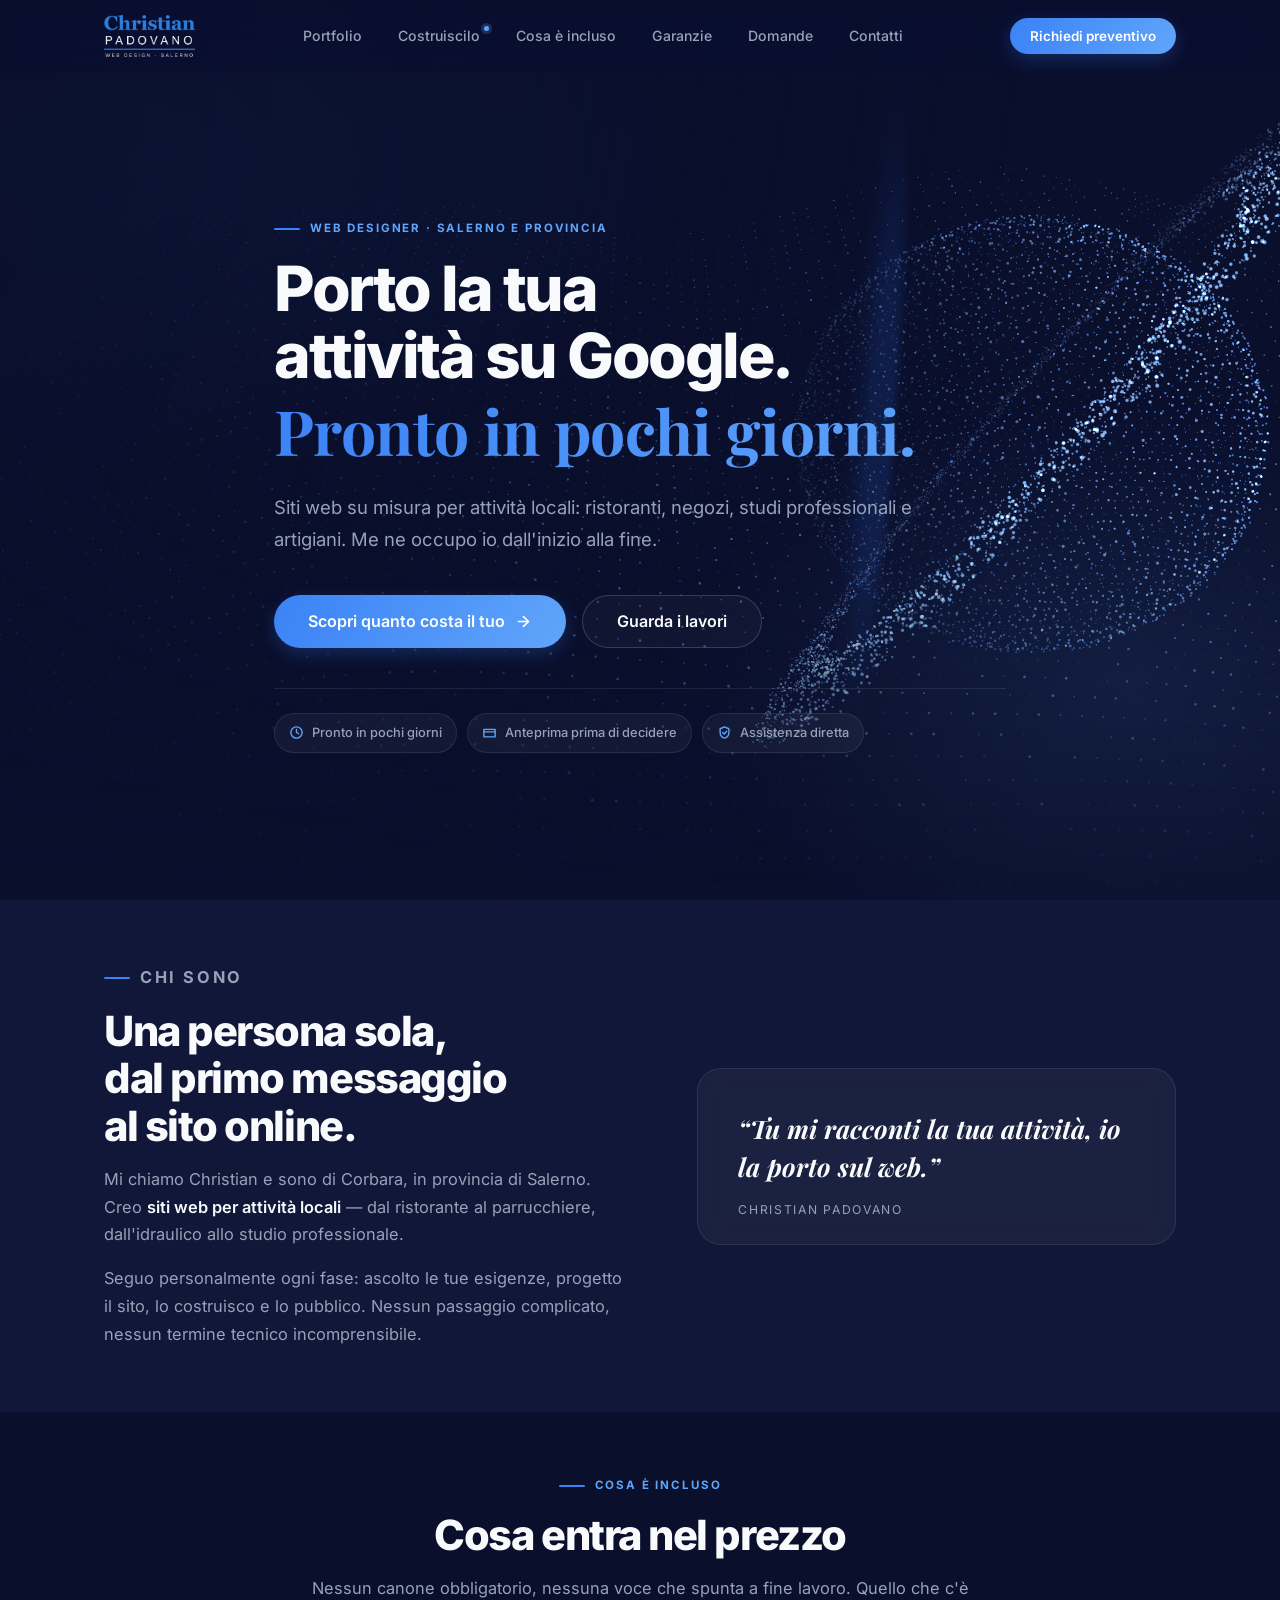
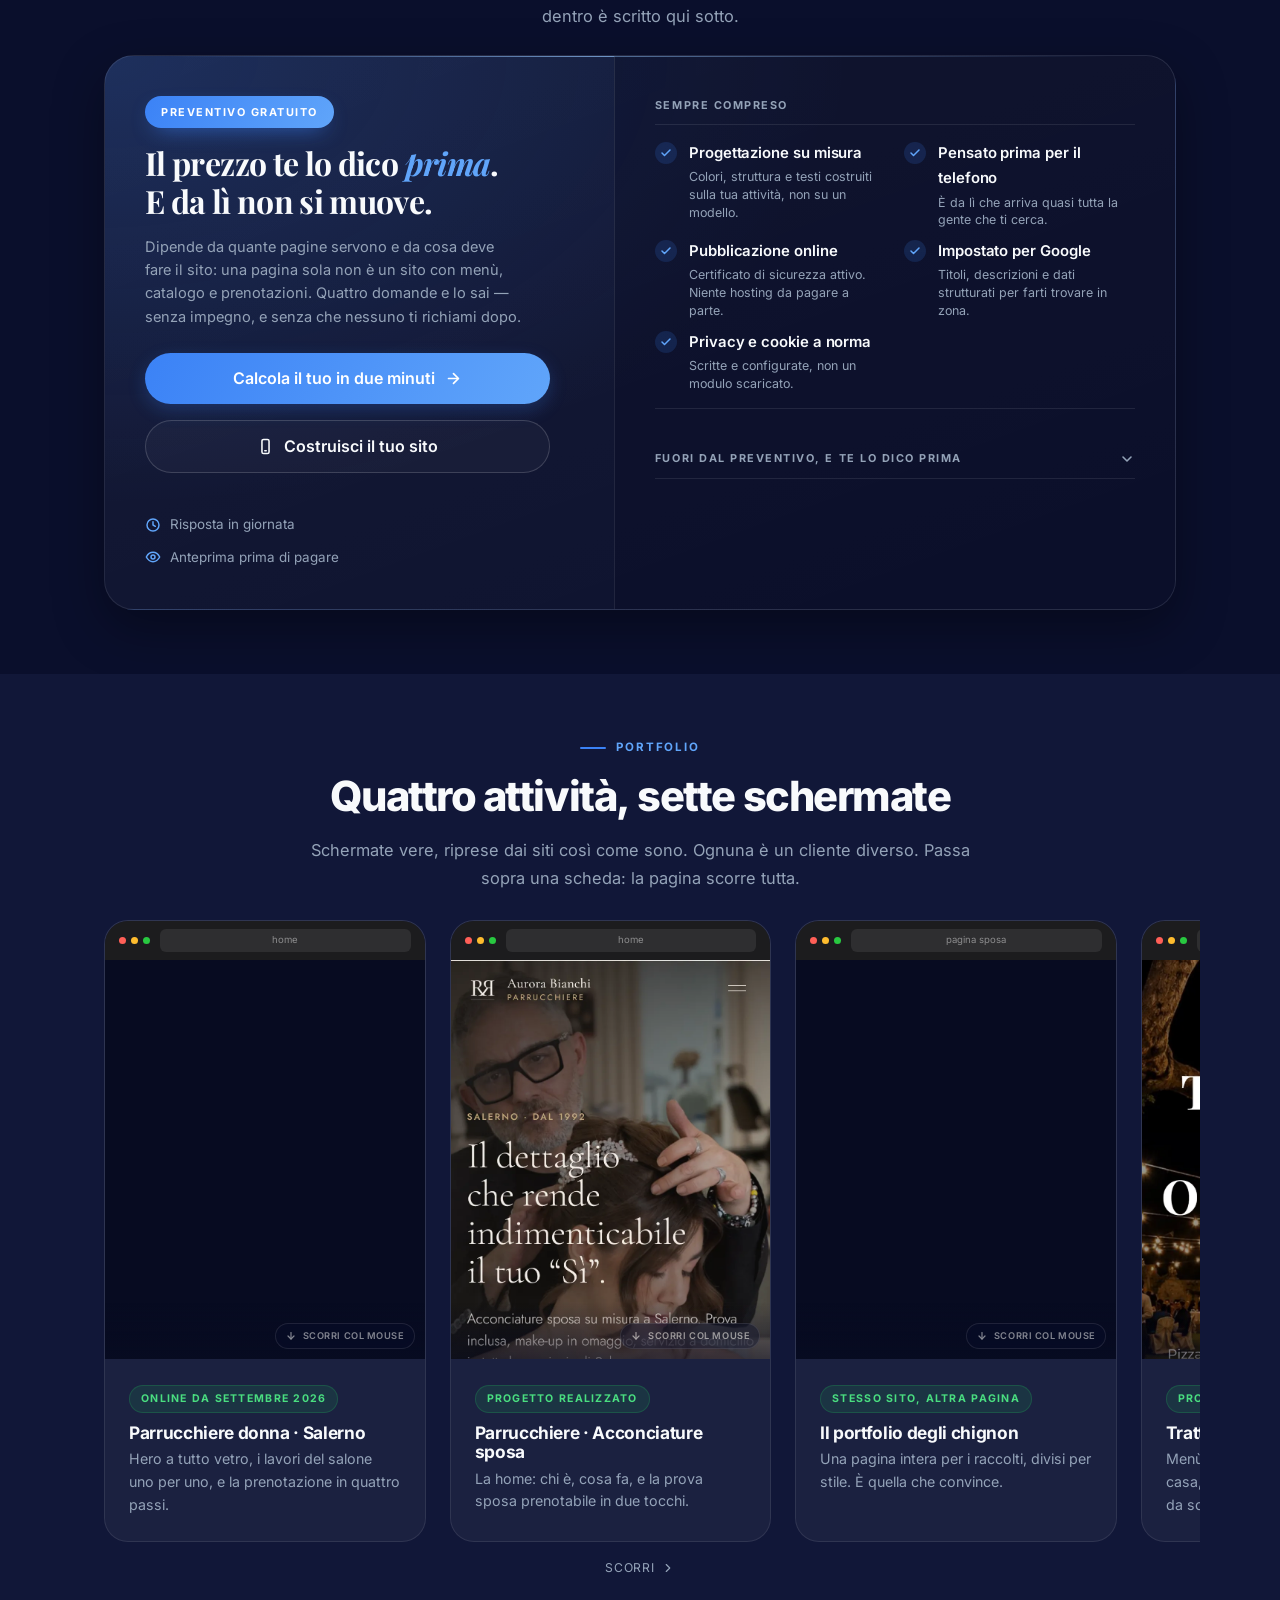
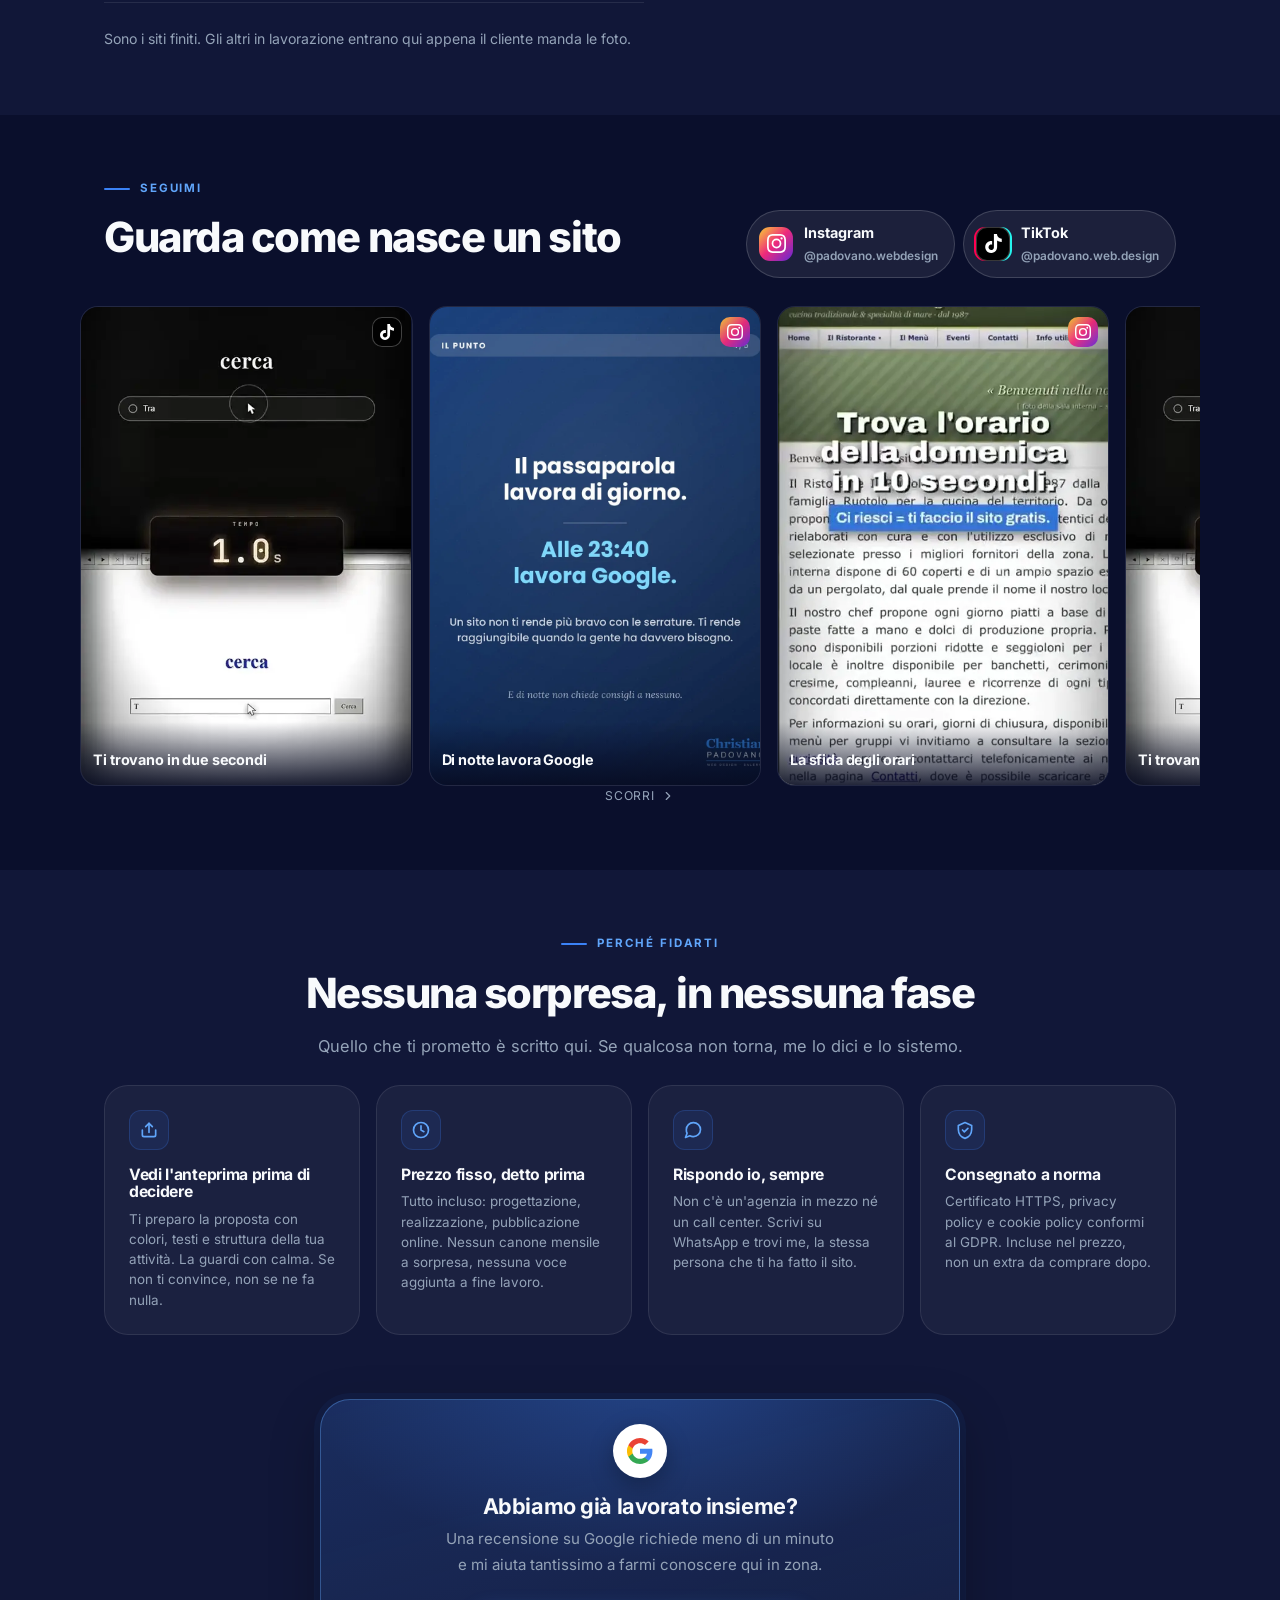
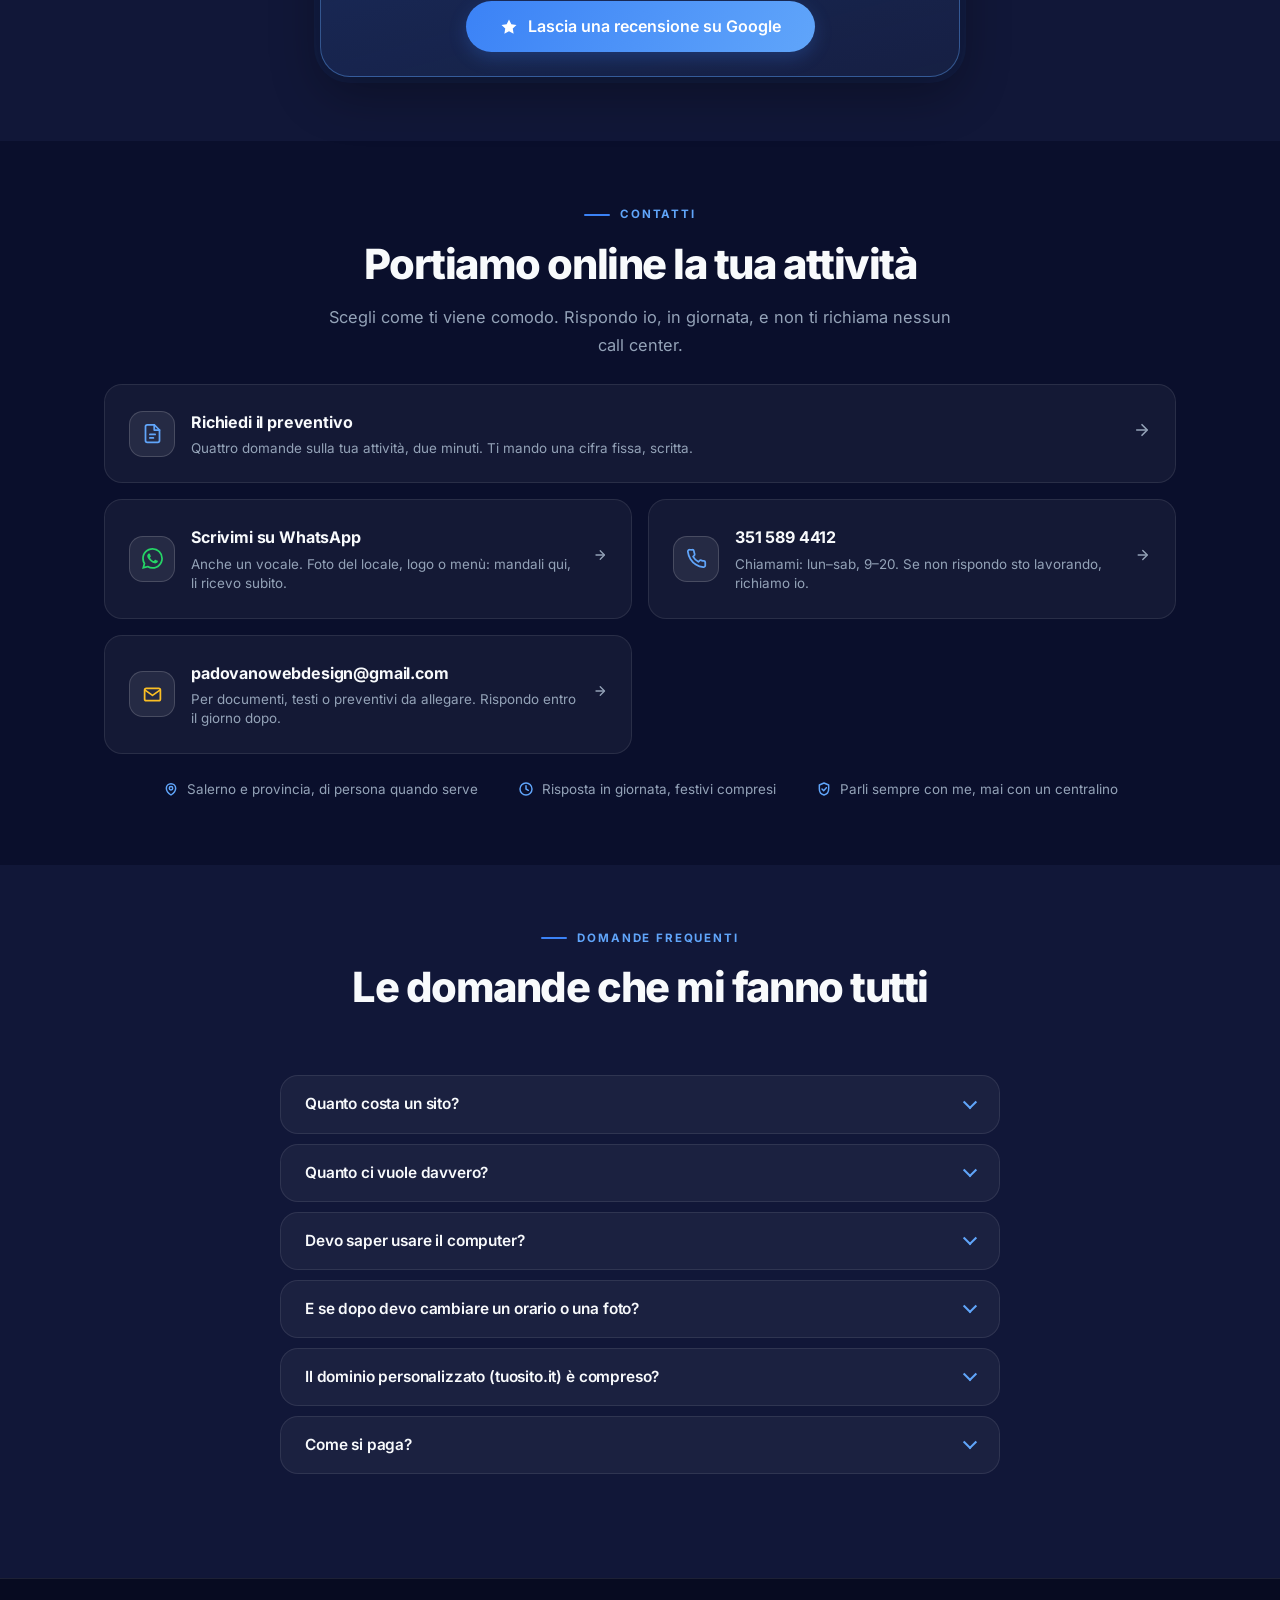
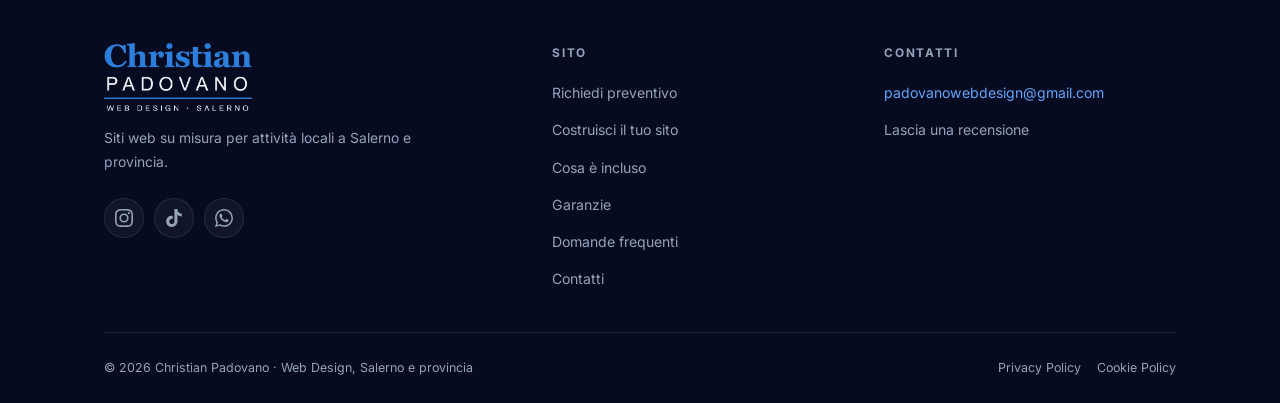
==== index.html @ 9c988964 "Il modulo preventivo passa da un worker: chiavi fuori dal browser Le chiavi EmailJS stavano dentro p" ====
<!DOCTYPE html>
<html lang="it">
<head>
  <meta charset="UTF-8">
  <meta name="viewport" content="width=device-width, initial-scale=1.0">
  <title>Christian Padovano — Siti Web Salerno | Web Designer Salerno e Provincia</title>
  <meta name="description" content="Realizzo siti web professionali per attività locali a Salerno e provincia. Sito vetrina su misura, pronto in pochi giorni. Vedi l&#39;anteprima prima di decidere: preventivo gratuito.">
  <meta name="keywords" content="siti web Salerno, web designer Salerno, realizzazione siti web, siti web per attività locali, web design Salerno e provincia">
  <meta name="author" content="Christian Padovano">
  <meta name="robots" content="index, follow">
  <meta name="theme-color" content="#0A0F2C">
  <link rel="canonical" href="https://padovanowebsite.chripav09.workers.dev">

  <!-- Open Graph -->
  <meta property="og:title" content="Christian Padovano — Web Designer a Salerno">
  <meta property="og:description" content="Siti web professionali per attività locali a Salerno e provincia. Pronto in pochi giorni, anteprima prima di decidere.">
  <meta property="og:type" content="website">
  <meta property="og:locale" content="it_IT">
  <meta property="og:url" content="https://padovanowebsite.chripav09.workers.dev">
  <meta property="og:site_name" content="Christian Padovano Web Design">

  <!-- Twitter -->
  <meta name="twitter:card" content="summary_large_image">
  <meta name="twitter:title" content="Christian Padovano — Web Designer a Salerno">
  <meta name="twitter:description" content="Siti web professionali per attività locali a Salerno e provincia. Pronto in pochi giorni, anteprima prima di decidere.">

  <!-- Favicon -->
  <meta property="og:image" content="https://padovanowebsite.chripav09.workers.dev/assets/og-image.jpg">
  <meta property="og:image:width" content="1200">
  <meta property="og:image:height" content="630">
  <meta name="twitter:image" content="https://padovanowebsite.chripav09.workers.dev/assets/og-image.jpg">

  <link rel="icon" type="image/svg+xml" href="favicon.svg">

  <!-- Font: Inter (tutto) + Playfair Display (solo accenti) -->  <link rel="stylesheet" href="assets/fonts/font.css?v=1">

  <!-- AOS Scroll Animations -->
  <link rel="stylesheet" href="assets/lib/aos.css">

  <!-- ?v=  → alza il numero a ogni modifica di CSS/JS, così i browser
       non servono la versione vecchia dalla cache dopo un aggiornamento -->
  <link rel="stylesheet" href="style.css?v=44">

  <!-- Schema.org LocalBusiness -->
  <script type="application/ld+json">
  {
    "@context": "https://schema.org",
    "@type": "LocalBusiness",
    "name": "Christian Padovano Web Design",
    "description": "Realizzazione siti web professionali per attività locali a Salerno e provincia",
    "url": "https://padovanowebsite.chripav09.workers.dev",
    "telephone": "+393515894412",
    "email": "padovanowebdesign@gmail.com",
    "address": {
      "@type": "PostalAddress",
      "addressLocality": "Salerno",
      "addressRegion": "Campania",
      "addressCountry": "IT"
    },
    "areaServed": { "@type": "Place", "name": "Salerno e provincia" },
    "sameAs": [
      "https://instagram.com/padovano.webdesign",
      "https://tiktok.com/@padovano.web.design"
    ],
    "priceRange": "€€"
  }
  </script>
</head>
<body>

  <!-- ============ NAVBAR ============ -->
  <header class="navbar" id="navbar">
    <div class="container navbar__inner">
      <a href="index.html" class="navbar__logo" aria-label="Christian Padovano — Web Design Salerno">
        <img class="marchio" src="assets/logo.png" alt="Christian Padovano — Web Design, Salerno" width="1002" height="460" decoding="async">
      </a>

      <!-- Il menu: la pastiglia scorre sotto la voce dove sei, e su telefono
           si apre a tutto schermo invece di srotolare un elenco stretto. -->
      <nav class="navbar__nav" id="navMenu" aria-label="Navigazione principale">
        <span class="navbar__pastiglia" id="navPastiglia" aria-hidden="true"></span>
        <a href="#portfolio" class="navbar__link"><span>Portfolio</span></a>
        <a href="costruisci.html" class="navbar__link navbar__link--fuori"><span>Costruiscilo</span></a>
        <a href="#incluso" class="navbar__link"><span>Cosa è incluso</span></a>
        <a href="#fiducia" class="navbar__link"><span>Garanzie</span></a>
        <a href="#domande" class="navbar__link"><span>Domande</span></a>
        <a href="#contatti" class="navbar__link"><span>Contatti</span></a>

        <!-- solo da telefono: da computer il pulsante sta gia' accanto al menu -->
        <a href="preventivo.html" class="btn btn--primary btn--lg navbar__ctaMobile">Richiedi preventivo</a>
      </nav>

      <!-- Niente pulsante WhatsApp qui: c'è già quello flottante sempre visibile in basso a destra -->
      <a href="preventivo.html" class="btn btn--primary navbar__cta">Richiedi preventivo</a>

      <button class="navbar__hamburger" id="hamburger" aria-label="Apri menu" aria-expanded="false" aria-controls="navMenu">
        <span></span><span></span><span></span>
      </button>
    </div>
  </header>

  <!-- ============ HERO ============ -->
  <section class="hero" id="hero">
    <canvas id="heroCanvas" class="hero__canvas" aria-hidden="true"></canvas>
    <div class="hero__velo" aria-hidden="true"></div>

    <div class="container hero__content">
      <p class="eyebrow" data-aos="fade-up">Web Designer · Salerno e provincia</p>

      <h1 class="hero__title" data-aos="fade-up" data-aos-delay="50">
        Porto la tua attività su Google.
        <span class="serif grad-text">Pronto in pochi giorni.</span>
      </h1>

      <p class="hero__subtitle" data-aos="fade-up" data-aos-delay="120">
        Siti web su misura per attività locali: ristoranti, negozi, studi professionali e artigiani.
        Me ne occupo io dall'inizio alla fine.
      </p>

      <div class="hero__ctas" data-aos="fade-up" data-aos-delay="190">
        <a href="preventivo.html" class="btn btn--primary btn--lg">
          Scopri quanto costa il tuo
          <svg width="17" height="17" viewBox="0 0 24 24" fill="none" stroke="currentColor" stroke-width="2.4" stroke-linecap="round" stroke-linejoin="round" aria-hidden="true"><path d="M5 12h13"/><path d="m12 5 7 7-7 7"/></svg>
        </a>
        <a href="#portfolio" class="btn btn--outline btn--lg">Guarda i lavori</a>
      </div>

      <ul class="trust" data-aos="fade-up" data-aos-delay="260">
        <li class="trust__item">
          <svg viewBox="0 0 24 24" fill="none" stroke="currentColor" stroke-width="2.2" stroke-linecap="round" stroke-linejoin="round" aria-hidden="true"><circle cx="12" cy="12" r="9"/><polyline points="12 7 12 12 15.5 14"/></svg>
          Pronto in pochi giorni
        </li>
        <li class="trust__item">
          <svg viewBox="0 0 24 24" fill="none" stroke="currentColor" stroke-width="2.2" stroke-linecap="round" stroke-linejoin="round" aria-hidden="true"><path d="M3 7h18v12H3z"/><path d="M3 11h18"/></svg>
          Anteprima prima di decidere
        </li>
        <li class="trust__item">
          <svg viewBox="0 0 24 24" fill="none" stroke="currentColor" stroke-width="2.2" stroke-linecap="round" stroke-linejoin="round" aria-hidden="true"><path d="M12 3l7 3v6c0 4.5-3 8-7 9-4-1-7-4.5-7-9V6l7-3z"/><polyline points="9 12 11.5 14.5 15.5 10"/></svg>
          Assistenza diretta
        </li>
      </ul>
    </div>
  </section>

  <!-- ============ CHI SONO ============ -->
  <section class="section section--alt" id="chi-sono">
    <div class="container">
      <div class="chi-sono__grid">
        <div class="chi-sono__text" data-aos="fade-up">
          <p class="eyebrow">Chi sono</p>
          <h2 class="section__title">Una persona sola, dal primo messaggio al sito online.</h2>
          <p>Mi chiamo Christian e sono di Corbara, in provincia di Salerno. Creo <strong>siti web per attività locali</strong> — dal ristorante al parrucchiere, dall'idraulico allo studio professionale.</p>
          <p>Seguo personalmente ogni fase: ascolto le tue esigenze, progetto il sito, lo costruisco e lo pubblico. Nessun passaggio complicato, nessun termine tecnico incomprensibile.</p>
        </div>

        <blockquote class="chi-sono__quote" data-aos="fade-up" data-aos-delay="100">
          “Tu mi racconti la tua attività, io la porto sul web.”
          <cite>Christian Padovano</cite>
        </blockquote>
      </div>
    </div>
  </section>
  <!-- ============ COSA È INCLUSO ============
       Ex sezione prezzo. La cifra non si scrive più da nessuna parte: il numero
       si dice a voce in trattativa, qui si dice solo cosa c'è dentro. -->
  <section class="section" id="incluso">
    <div class="container">
      <div class="section__head" data-aos="fade-up">
        <p class="eyebrow">Cosa è incluso</p>
        <h2 class="section__title">Cosa entra nel prezzo</h2>
        <p class="section__subtitle">Nessun canone obbligatorio, nessuna voce che spunta a fine lavoro. Quello che c'è dentro è scritto qui sotto.</p>
      </div>

      <div class="offerta" data-aos="fade-up" data-aos-delay="60">

        <!-- Colonna sinistra: la promessa e il pulsante -->
        <div class="offerta__claim">
          <span class="offerta__nastro">Preventivo gratuito</span>
          <p class="offerta__titolo">Il prezzo te lo dico <em>prima</em>.<br>E da lì non si muove.</p>
          <p class="offerta__testo">
            Dipende da quante pagine servono e da cosa deve fare il sito: una pagina sola non è
            un sito con menù, catalogo e prenotazioni. Quattro domande e lo sai — senza impegno,
            e senza che nessuno ti richiami dopo.
          </p>

          <div class="offerta__porte">
            <a href="preventivo.html" class="btn btn--primary btn--lg offerta__cta">
              Calcola il tuo in due minuti
              <svg width="17" height="17" viewBox="0 0 24 24" fill="none" stroke="currentColor" stroke-width="2.4" stroke-linecap="round" stroke-linejoin="round" aria-hidden="true"><path d="M5 12h13"/><path d="m12 5 7 7-7 7"/></svg>
            </a>

            <a href="costruisci.html" class="btn btn--outline btn--lg offerta__cta">
              <svg width="17" height="17" viewBox="0 0 24 24" fill="none" stroke="currentColor" stroke-width="2.2" stroke-linecap="round" stroke-linejoin="round" aria-hidden="true"><rect x="7" y="2" width="10" height="20" rx="2.4"/><path d="M11 18h2"/></svg>
              Costruisci il tuo sito
            </a>
          </div>

          <ul class="offerta__garanzie">
            <li>
              <svg viewBox="0 0 24 24" fill="none" stroke="currentColor" stroke-width="2.2" stroke-linecap="round" stroke-linejoin="round" aria-hidden="true"><circle cx="12" cy="12" r="9"/><polyline points="12 7 12 12 15.5 14"/></svg>
              Risposta in giornata
            </li>
            <li>
              <svg viewBox="0 0 24 24" fill="none" stroke="currentColor" stroke-width="2.2" stroke-linecap="round" stroke-linejoin="round" aria-hidden="true"><path d="M2 12s3.6-7 10-7 10 7 10 7-3.6 7-10 7-10-7-10-7Z"/><circle cx="12" cy="12" r="3"/></svg>
              Anteprima prima di pagare
            </li>
          </ul>
        </div>

        <!-- Colonna destra: l'elenco, con il fuori-preventivo dichiarato -->
        <div class="offerta__lista">
          <p class="offerta__label">Sempre compreso</p>
          <ul class="incluso__voci">
            <li>
              <span class="incluso__segno" aria-hidden="true">
                <svg viewBox="0 0 24 24" fill="none" stroke="currentColor" stroke-width="3" stroke-linecap="round" stroke-linejoin="round"><polyline points="20 6 9 17 4 12"/></svg>
              </span>
              <span><b>Progettazione su misura</b><em>Colori, struttura e testi costruiti sulla tua attività, non su un modello.</em></span>
            </li>
            <li>
              <span class="incluso__segno" aria-hidden="true">
                <svg viewBox="0 0 24 24" fill="none" stroke="currentColor" stroke-width="3" stroke-linecap="round" stroke-linejoin="round"><polyline points="20 6 9 17 4 12"/></svg>
              </span>
              <span><b>Pensato prima per il telefono</b><em>È da lì che arriva quasi tutta la gente che ti cerca.</em></span>
            </li>
            <li>
              <span class="incluso__segno" aria-hidden="true">
                <svg viewBox="0 0 24 24" fill="none" stroke="currentColor" stroke-width="3" stroke-linecap="round" stroke-linejoin="round"><polyline points="20 6 9 17 4 12"/></svg>
              </span>
              <span><b>Pubblicazione online</b><em>Certificato di sicurezza attivo. Niente hosting da pagare a parte.</em></span>
            </li>
            <li>
              <span class="incluso__segno" aria-hidden="true">
                <svg viewBox="0 0 24 24" fill="none" stroke="currentColor" stroke-width="3" stroke-linecap="round" stroke-linejoin="round"><polyline points="20 6 9 17 4 12"/></svg>
              </span>
              <span><b>Impostato per Google</b><em>Titoli, descrizioni e dati strutturati per farti trovare in zona.</em></span>
            </li>
            <li>
              <span class="incluso__segno" aria-hidden="true">
                <svg viewBox="0 0 24 24" fill="none" stroke="currentColor" stroke-width="3" stroke-linecap="round" stroke-linejoin="round"><polyline points="20 6 9 17 4 12"/></svg>
              </span>
              <span><b>Privacy e cookie a norma</b><em>Scritte e configurate, non un modulo scaricato.</em></span>
            </li>
          </ul>

          <details class="offerta__fuori">
            <summary class="offerta__label offerta__label--fuori">
              Fuori dal preventivo, e te lo dico prima
              <svg viewBox="0 0 24 24" fill="none" stroke="currentColor" stroke-width="2.4" stroke-linecap="round" stroke-linejoin="round" aria-hidden="true"><path d="m6 9 6 6 6-6"/></svg>
            </summary>
          <ul class="incluso__voci incluso__voci--fuori">
            <li>
              <span class="incluso__segno incluso__segno--meno" aria-hidden="true">
                <svg viewBox="0 0 24 24" fill="none" stroke="currentColor" stroke-width="3" stroke-linecap="round"><path d="M6 12h12"/></svg>
              </span>
              <span><b>Il dominio personalizzato</b><em>Costo annuale che va a chi lo registra. Resta intestato a te, sempre.</em></span>
            </li>
            <li>
              <span class="incluso__segno incluso__segno--meno" aria-hidden="true">
                <svg viewBox="0 0 24 24" fill="none" stroke="currentColor" stroke-width="3" stroke-linecap="round"><path d="M6 12h12"/></svg>
              </span>
              <span><b>Il servizio fotografico</b><em>Se le foto non ci sono si vede: ti dico come farle o chi chiamare.</em></span>
            </li>
            <li>
              <span class="incluso__segno incluso__segno--meno" aria-hidden="true">
                <svg viewBox="0 0 24 24" fill="none" stroke="currentColor" stroke-width="3" stroke-linecap="round"><path d="M6 12h12"/></svg>
              </span>
              <span><b>Il mantenimento</b><em>Facoltativo. Se non lo vuoi, il sito resta comunque tuo e online.</em></span>
            </li>
          </ul>
          </details>
        </div>

      </div>
    </div>
  </section>

  <!-- ============ PORTFOLIO ============
       Schermate vere dei siti consegnati, in formato telefono perché è così
       che la gente li apre. Col mouse sopra la pagina scorre tutta.
       I marchi sono coperti e i nomi sostituiti: nessuno di questi siti è
       ancora pubblicato sul dominio del cliente. -->
  <section class="section section--alt" id="portfolio">
    <div class="container">
      <div class="section__head" data-aos="fade-up">
        <p class="eyebrow">Portfolio</p>
        <h2 class="section__title">Quattro attività, sette schermate</h2>
        <p class="section__subtitle">Schermate vere, riprese dai siti così come sono. Ognuna è un cliente diverso.<span class="lavoro__scorri-nota"> Passa sopra una scheda: la pagina scorre tutta.</span></p>
      </div>

      <div class="portfolio__grid" data-carousel="always">

        <article class="card--portfolio" data-aos="fade-up">
          <div class="browser-chrome">
            <div class="browser-chrome__dots"><span></span><span></span><span></span></div>
            <div class="browser-chrome__url">home</div>
          </div>
          <div class="shot">
            <img class="shot__strip" src="assets/lavori/franco.webp?v=2" alt="Home del sito di un salone di parrucchiere per donna" loading="lazy" decoding="async">
            <span class="shot__pc" aria-hidden="true"><svg viewBox="0 0 24 24" fill="none" stroke="currentColor" stroke-width="2.4" stroke-linecap="round" stroke-linejoin="round"><path d="M12 5v13"/><path d="m6 12 6 6 6-6"/></svg>Scorri col mouse</span>
          </div>
          <div class="portfolio__info">
            <span class="portfolio__badge portfolio__badge--green">Online da settembre 2026</span>
            <h3>Parrucchiere donna · Salerno</h3>
            <p>Hero a tutto vetro, i lavori del salone uno per uno, e la prenotazione in quattro passi.</p>
          </div>
        </article>


        <article class="card--portfolio" data-aos="fade-up">
          <div class="browser-chrome">
            <div class="browser-chrome__dots"><span></span><span></span><span></span></div>
            <div class="browser-chrome__url">home</div>
          </div>
          <div class="shot">
            <img class="shot__strip" src="assets/lavori/sposa.webp?v=11" alt="Home del sito di un parrucchiere specializzato in acconciature sposa" loading="lazy" decoding="async">
            <span class="shot__pc" aria-hidden="true"><svg viewBox="0 0 24 24" fill="none" stroke="currentColor" stroke-width="2.4" stroke-linecap="round" stroke-linejoin="round"><path d="M12 5v13"/><path d="m6 12 6 6 6-6"/></svg>Scorri col mouse</span>
          </div>
          <div class="portfolio__info">
            <span class="portfolio__badge portfolio__badge--green">Progetto realizzato</span>
            <h3>Parrucchiere · Acconciature sposa</h3>
            <p>La home: chi è, cosa fa, e la prova sposa prenotabile in due tocchi.</p>
          </div>
        </article>

        <article class="card--portfolio" data-aos="fade-up" data-aos-delay="60">
          <div class="browser-chrome">
            <div class="browser-chrome__dots"><span></span><span></span><span></span></div>
            <div class="browser-chrome__url">pagina sposa</div>
          </div>
          <div class="shot">
            <img class="shot__strip" src="assets/lavori/sposa-pagina.webp?v=11" alt="Pagina dedicata alle acconciature sposa, con il portfolio degli chignon" loading="lazy" decoding="async">
            <span class="shot__pc" aria-hidden="true"><svg viewBox="0 0 24 24" fill="none" stroke="currentColor" stroke-width="2.4" stroke-linecap="round" stroke-linejoin="round"><path d="M12 5v13"/><path d="m6 12 6 6 6-6"/></svg>Scorri col mouse</span>
          </div>
          <div class="portfolio__info">
            <span class="portfolio__badge portfolio__badge--green">Stesso sito, altra pagina</span>
            <h3>Il portfolio degli chignon</h3>
            <p>Una pagina intera per i raccolti, divisi per stile. È quella che convince.</p>
          </div>
        </article>

        <article class="card--portfolio" data-aos="fade-up" data-aos-delay="120">
          <div class="browser-chrome">
            <div class="browser-chrome__dots"><span></span><span></span><span></span></div>
            <div class="browser-chrome__url">home</div>
          </div>
          <div class="shot">
            <img class="shot__strip" src="assets/lavori/trattoria.webp?v=11" alt="Home del sito di una trattoria di famiglia" loading="lazy" decoding="async">
            <span class="shot__pc" aria-hidden="true"><svg viewBox="0 0 24 24" fill="none" stroke="currentColor" stroke-width="2.4" stroke-linecap="round" stroke-linejoin="round"><path d="M12 5v13"/><path d="m6 12 6 6 6-6"/></svg>Scorri col mouse</span>
          </div>
          <div class="portfolio__info">
            <span class="portfolio__badge portfolio__badge--green">Progetto realizzato</span>
            <h3>Trattoria di famiglia</h3>
            <p>Menù con i prezzi veri, la storia della casa, e "aperto o chiuso" che si calcola da solo.</p>
          </div>
        </article>

        <article class="card--portfolio" data-aos="fade-up" data-aos-delay="180">
          <div class="browser-chrome">
            <div class="browser-chrome__dots"><span></span><span></span><span></span></div>
            <div class="browser-chrome__url">home</div>
          </div>
          <div class="shot">
            <img class="shot__strip" src="assets/lavori/immobiliare.webp?v=11" alt="Home del sito di un'agenzia immobiliare" loading="lazy" decoding="async">
            <span class="shot__pc" aria-hidden="true"><svg viewBox="0 0 24 24" fill="none" stroke="currentColor" stroke-width="2.4" stroke-linecap="round" stroke-linejoin="round"><path d="M12 5v13"/><path d="m6 12 6 6 6-6"/></svg>Scorri col mouse</span>
          </div>
          <div class="portfolio__info">
            <span class="portfolio__badge portfolio__badge--green">Progetto realizzato</span>
            <h3>Agenzia immobiliare</h3>
            <p>La home, con la mappa dei comuni che si tocca per vedere cosa c'è lì.</p>
          </div>
        </article>

        <article class="card--portfolio" data-aos="fade-up" data-aos-delay="240">
          <div class="browser-chrome">
            <div class="browser-chrome__dots"><span></span><span></span><span></span></div>
            <div class="browser-chrome__url">immobili in vendita</div>
          </div>
          <div class="shot">
            <img class="shot__strip" src="assets/lavori/immobili.webp?v=11" alt="Pagina con l'elenco degli immobili in vendita e i filtri" loading="lazy" decoding="async">
            <span class="shot__pc" aria-hidden="true"><svg viewBox="0 0 24 24" fill="none" stroke="currentColor" stroke-width="2.4" stroke-linecap="round" stroke-linejoin="round"><path d="M12 5v13"/><path d="m6 12 6 6 6-6"/></svg>Scorri col mouse</span>
          </div>
          <div class="portfolio__info">
            <span class="portfolio__badge portfolio__badge--green">Stesso sito, altra pagina</span>
            <h3>L'elenco degli immobili</h3>
            <p>Filtri per comune, prezzo e locali, e la scheda singola per ogni casa.</p>
          </div>
        </article>

        <article class="card--portfolio" data-aos="fade-up" data-aos-delay="300">
          <div class="browser-chrome">
            <div class="browser-chrome__dots"><span></span><span></span><span></span></div>
            <div class="browser-chrome__url">listino prodotti</div>
          </div>
          <div class="shot">
            <img class="shot__strip" src="assets/lavori/prodotti.webp?v=11" alt="Pagina con il listino dei prodotti per capelli" loading="lazy" decoding="async">
            <span class="shot__pc" aria-hidden="true"><svg viewBox="0 0 24 24" fill="none" stroke="currentColor" stroke-width="2.4" stroke-linecap="round" stroke-linejoin="round"><path d="M12 5v13"/><path d="m6 12 6 6 6-6"/></svg>Scorri col mouse</span>
          </div>
          <div class="portfolio__info">
            <span class="portfolio__badge portfolio__badge--green">Stesso sito, altra pagina</span>
            <h3>Il listino dei prodotti</h3>
            <p>Quello che vende in salone, ordinabile senza passare da un negozio online.</p>
          </div>
        </article>

      </div>

      <p class="portfolio__coda">
        Sono i siti finiti. Gli altri in lavorazione entrano qui appena il cliente manda le foto.
      </p>

    </div>
  </section>

  <!-- ============ SOCIAL ============
       I video partono da soli, muti, appena entrano nello schermo: nessuno
       deve premere play. Toccare un video porta al profilo (Instagram o
       TikTok), non apre un lettore dentro al sito.
       I file stanno in assets/video/: se un video manca resta la copertina.
       Christian passa i contenuti veri, qui ci sono i posti dove vanno. -->
  <section class="section" id="social">
    <div class="container">
      <div class="social__testa" data-aos="fade-up">
        <div>
          <p class="eyebrow">Seguimi</p>
          <h2 class="section__title">Guarda come nasce un sito</h2>
        </div>

        <div class="social__profili">
          <a href="https://instagram.com/padovano.webdesign" target="_blank" rel="noopener"
             class="social-pill social-pill--ig" aria-label="Instagram @padovano.webdesign (si apre in una nuova scheda)">
            <span class="social-pill__icona" aria-hidden="true">
              <svg viewBox="0 0 24 24" fill="currentColor"><path d="M12 2.163c3.204 0 3.584.012 4.85.07 3.252.148 4.771 1.691 4.919 4.919.058 1.265.069 1.645.069 4.849 0 3.205-.012 3.584-.069 4.849-.149 3.225-1.664 4.771-4.919 4.919-1.266.058-1.644.07-4.85.07-3.204 0-3.584-.012-4.849-.07-3.26-.149-4.771-1.699-4.919-4.92-.058-1.265-.07-1.644-.07-4.849 0-3.204.013-3.583.07-4.849.149-3.227 1.664-4.771 4.919-4.919 1.266-.057 1.645-.069 4.849-.069zM12 0C8.741 0 8.333.014 7.053.072 2.695.272.273 2.69.073 7.052.014 8.333 0 8.741 0 12c0 3.259.014 3.668.072 4.948.2 4.358 2.618 6.78 6.98 6.98C8.333 23.986 8.741 24 12 24c3.259 0 3.668-.014 4.948-.072 4.354-.2 6.782-2.618 6.979-6.98.059-1.28.073-1.689.073-4.948 0-3.259-.014-3.667-.072-4.947-.196-4.354-2.617-6.78-6.979-6.98C15.668.014 15.259 0 12 0zm0 5.838a6.162 6.162 0 100 12.324 6.162 6.162 0 000-12.324zM12 16a4 4 0 110-8 4 4 0 010 8zm6.406-11.845a1.44 1.44 0 100 2.881 1.44 1.44 0 000-2.881z"/></svg>
            </span>
            <span class="social-pill__testo">
              <b>Instagram</b>
              <i>@padovano.webdesign</i>
            </span>
          </a>

          <a href="https://tiktok.com/@padovano.web.design" target="_blank" rel="noopener"
             class="social-pill social-pill--tt" aria-label="TikTok @padovano.web.design (si apre in una nuova scheda)">
            <span class="social-pill__icona" aria-hidden="true">
              <svg viewBox="0 0 24 24" fill="currentColor"><path d="M12.525.02c1.31-.02 2.61-.01 3.91-.02.08 1.53.63 3.09 1.75 4.17 1.12 1.11 2.7 1.62 4.24 1.79v4.03c-1.44-.05-2.89-.35-4.2-.97-.57-.26-1.1-.59-1.62-.93-.01 2.92.01 5.84-.02 8.75-.08 1.4-.54 2.79-1.35 3.94-1.31 1.92-3.58 3.17-5.91 3.21-1.43.08-2.86-.31-4.08-1.03-2.02-1.19-3.44-3.37-3.65-5.71-.02-.5-.03-1-.01-1.49.18-1.9 1.12-3.72 2.58-4.96 1.66-1.44 3.98-2.13 6.15-1.72.02 1.48-.04 2.96-.04 4.44-.99-.32-2.15-.23-3.02.37-.63.41-1.11 1.04-1.36 1.75-.21.51-.15 1.07-.14 1.61.24 1.64 1.82 3.02 3.5 2.87 1.12-.01 2.19-.66 2.77-1.61.19-.33.4-.67.41-1.06.1-1.79.06-3.57.07-5.36.01-4.03-.01-8.05.02-12.07z"/></svg>
            </span>
            <span class="social-pill__testo">
              <b>TikTok</b>
              <i>@padovano.web.design</i>
            </span>
          </a>
        </div>
      </div>

      <div class="social__nastro" data-aos="fade-up" data-aos-delay="60" data-carousel="always">

        <a class="reel" href="https://instagram.com/padovano.webdesign" target="_blank" rel="noopener"
           aria-label="La sfida degli orari — guarda il video su Instagram (si apre in una nuova scheda)">
          <span class="reel__schermo">
            <video class="reel__video" autoplay muted loop playsinline preload="none"
                   poster="assets/video/sfida-orari.webp">
              <source src="assets/video/sfida-orari.mp4" type="video/mp4">
            </video>
            <span class="reel__marchio reel__marchio--ig" aria-hidden="true">
              <svg viewBox="0 0 24 24" fill="currentColor"><path d="M12 2.163c3.204 0 3.584.012 4.85.07 3.252.148 4.771 1.691 4.919 4.919.058 1.265.069 1.645.069 4.849 0 3.205-.012 3.584-.069 4.849-.149 3.225-1.664 4.771-4.919 4.919-1.266.058-1.644.07-4.85.07-3.204 0-3.584-.012-4.849-.07-3.26-.149-4.771-1.699-4.919-4.92-.058-1.265-.07-1.644-.07-4.849 0-3.204.013-3.583.07-4.849.149-3.227 1.664-4.771 4.919-4.919 1.266-.057 1.645-.069 4.849-.069zM12 0C8.741 0 8.333.014 7.053.072 2.695.272.273 2.69.073 7.052.014 8.333 0 8.741 0 12c0 3.259.014 3.668.072 4.948.2 4.358 2.618 6.78 6.98 6.98C8.333 23.986 8.741 24 12 24c3.259 0 3.668-.014 4.948-.072 4.354-.2 6.782-2.618 6.979-6.98.059-1.28.073-1.689.073-4.948 0-3.259-.014-3.667-.072-4.947-.196-4.354-2.617-6.78-6.979-6.98C15.668.014 15.259 0 12 0zm0 5.838a6.162 6.162 0 100 12.324 6.162 6.162 0 000-12.324zM12 16a4 4 0 110-8 4 4 0 010 8zm6.406-11.845a1.44 1.44 0 100 2.881 1.44 1.44 0 000-2.881z"/></svg>
            </span>
            <span class="reel__titolo">La sfida degli orari</span>
          </span>
        </a>

        <a class="reel" href="https://tiktok.com/@padovano.web.design" target="_blank" rel="noopener"
           aria-label="Ti trovano in due secondi — guarda il video su TikTok (si apre in una nuova scheda)">
          <span class="reel__schermo">
            <video class="reel__video" autoplay muted loop playsinline preload="none"
                   poster="assets/video/cerca-veloce.webp">
              <source src="assets/video/cerca-veloce.mp4" type="video/mp4">
            </video>
            <span class="reel__marchio reel__marchio--tt" aria-hidden="true">
              <svg viewBox="0 0 24 24" fill="currentColor"><path d="M12.525.02c1.31-.02 2.61-.01 3.91-.02.08 1.53.63 3.09 1.75 4.17 1.12 1.11 2.7 1.62 4.24 1.79v4.03c-1.44-.05-2.89-.35-4.2-.97-.57-.26-1.1-.59-1.62-.93-.01 2.92.01 5.84-.02 8.75-.08 1.4-.54 2.79-1.35 3.94-1.31 1.92-3.58 3.17-5.91 3.21-1.43.08-2.86-.31-4.08-1.03-2.02-1.19-3.44-3.37-3.65-5.71-.02-.5-.03-1-.01-1.49.18-1.9 1.12-3.72 2.58-4.96 1.66-1.44 3.98-2.13 6.15-1.72.02 1.48-.04 2.96-.04 4.44-.99-.32-2.15-.23-3.02.37-.63.41-1.11 1.04-1.36 1.75-.21.51-.15 1.07-.14 1.61.24 1.64 1.82 3.02 3.5 2.87 1.12-.01 2.19-.66 2.77-1.61.19-.33.4-.67.41-1.06.1-1.79.06-3.57.07-5.36.01-4.03-.01-8.05.02-12.07z"/></svg>
            </span>
            <span class="reel__titolo">Ti trovano in due secondi</span>
          </span>
        </a>

        <a class="reel" href="https://instagram.com/padovano.webdesign" target="_blank" rel="noopener"
           aria-label="Il passaparola lavora di giorno, Google anche di notte — guarda il post su Instagram (si apre in una nuova scheda)">
          <span class="reel__schermo">
            <img class="reel__immagine" src="assets/social/il-punto-google.webp" alt="Post: il passaparola lavora di giorno, alle 23:40 lavora Google" loading="lazy" decoding="async">
            <span class="reel__marchio reel__marchio--ig" aria-hidden="true">
              <svg viewBox="0 0 24 24" fill="currentColor"><path d="M12 2.163c3.204 0 3.584.012 4.85.07 3.252.148 4.771 1.691 4.919 4.919.058 1.265.069 1.645.069 4.849 0 3.205-.012 3.584-.069 4.849-.149 3.225-1.664 4.771-4.919 4.919-1.266.058-1.644.07-4.85.07-3.204 0-3.584-.012-4.849-.07-3.26-.149-4.771-1.699-4.919-4.92-.058-1.265-.07-1.644-.07-4.849 0-3.204.013-3.583.07-4.849.149-3.227 1.664-4.771 4.919-4.919 1.266-.057 1.645-.069 4.849-.069zM12 0C8.741 0 8.333.014 7.053.072 2.695.272.273 2.69.073 7.052.014 8.333 0 8.741 0 12c0 3.259.014 3.668.072 4.948.2 4.358 2.618 6.78 6.98 6.98C8.333 23.986 8.741 24 12 24c3.259 0 3.668-.014 4.948-.072 4.354-.2 6.782-2.618 6.979-6.98.059-1.28.073-1.689.073-4.948 0-3.259-.014-3.667-.072-4.947-.196-4.354-2.617-6.78-6.979-6.98C15.668.014 15.259 0 12 0zm0 5.838a6.162 6.162 0 100 12.324 6.162 6.162 0 000-12.324zM12 16a4 4 0 110-8 4 4 0 010 8zm6.406-11.845a1.44 1.44 0 100 2.881 1.44 1.44 0 000-2.881z"/></svg>
            </span>
            <span class="reel__titolo">Di notte lavora Google</span>
          </span>
        </a>

      </div>
    </div>
  </section>

  <!-- ============ PERCHÉ FIDARTI ============ -->
  <!-- Questa sezione ha sostituito le recensioni finte + il punteggio "5,0 su Google"
       che non corrispondeva alla realtà. Contiene solo affermazioni verificabili.
       Quando avrai recensioni Google reali, vedi il blocco commentato in fondo
       alla sezione: la griglia testimonianze è già pronta. -->
  <section class="section section--alt" id="fiducia">
    <div class="container">
      <div class="section__head" data-aos="fade-up">
        <p class="eyebrow">Perché fidarti</p>
        <h2 class="section__title">Nessuna sorpresa, in nessuna fase</h2>
        <p class="section__subtitle">Quello che ti prometto è scritto qui. Se qualcosa non torna, me lo dici e lo sistemo.</p>
      </div>

      <div class="promesse" data-carousel>

        <article class="promessa" data-aos="fade-up">
          <span class="promessa__icon">
            <svg viewBox="0 0 24 24" fill="none" stroke="currentColor" stroke-width="2" stroke-linecap="round" stroke-linejoin="round" aria-hidden="true"><path d="M20 12v6a2 2 0 0 1-2 2H6a2 2 0 0 1-2-2v-6"/><path d="M12 15V4"/><path d="m8 8 4-4 4 4"/></svg>
          </span>
          <h3>Vedi l'anteprima prima di decidere</h3>
          <p>Ti preparo la proposta con colori, testi e struttura della tua attività. La guardi con calma. Se non ti convince, non se ne fa nulla.</p>
        </article>

        <article class="promessa" data-aos="fade-up" data-aos-delay="60">
          <span class="promessa__icon">
            <svg viewBox="0 0 24 24" fill="none" stroke="currentColor" stroke-width="2" stroke-linecap="round" stroke-linejoin="round" aria-hidden="true"><circle cx="12" cy="12" r="9"/><path d="M12 7v5l3.5 2"/></svg>
          </span>
          <h3>Prezzo fisso, detto prima</h3>
          <p>Tutto incluso: progettazione, realizzazione, pubblicazione online. Nessun canone mensile a sorpresa, nessuna voce aggiunta a fine lavoro.</p>
        </article>

        <article class="promessa" data-aos="fade-up" data-aos-delay="120">
          <span class="promessa__icon">
            <svg viewBox="0 0 24 24" fill="none" stroke="currentColor" stroke-width="2" stroke-linecap="round" stroke-linejoin="round" aria-hidden="true"><path d="M21 11.5a8.4 8.4 0 0 1-9 8.4 8.5 8.5 0 0 1-3.8-.9L3 21l1.9-5.1A8.4 8.4 0 0 1 4 11.5a8.4 8.4 0 0 1 8.5-8.4 8.4 8.4 0 0 1 8.5 8.4z"/></svg>
          </span>
          <h3>Rispondo io, sempre</h3>
          <p>Non c'è un'agenzia in mezzo né un call center. Scrivi su WhatsApp e trovi me, la stessa persona che ti ha fatto il sito.</p>
        </article>

        <article class="promessa" data-aos="fade-up" data-aos-delay="180">
          <span class="promessa__icon">
            <svg viewBox="0 0 24 24" fill="none" stroke="currentColor" stroke-width="2" stroke-linecap="round" stroke-linejoin="round" aria-hidden="true"><path d="M12 3l8 3.5v5c0 5-3.4 9.3-8 10.5-4.6-1.2-8-5.5-8-10.5v-5L12 3z"/><path d="m9 12 2.2 2.2L15.5 10"/></svg>
          </span>
          <h3>Consegnato a norma</h3>
          <p>Certificato HTTPS, privacy policy e cookie policy conformi al GDPR. Incluse nel prezzo, non un extra da comprare dopo.</p>
        </article>

      </div>

      <div class="recensioni__cta" data-aos="fade-up" data-aos-delay="120">
        <span class="recensioni__cta-icon" aria-hidden="true">
          <svg viewBox="0 0 24 24" aria-hidden="true">
            <path fill="#4285F4" d="M23.49 12.27c0-.79-.07-1.54-.19-2.27H12v4.51h6.47a5.54 5.54 0 0 1-2.4 3.58v3h3.86c2.26-2.09 3.56-5.17 3.56-8.82z"/>
            <path fill="#34A853" d="M12 24c3.24 0 5.95-1.08 7.93-2.91l-3.86-3c-1.08.72-2.45 1.16-4.07 1.16-3.13 0-5.78-2.11-6.73-4.96H1.29v3.09A11.99 11.99 0 0 0 12 24z"/>
            <path fill="#FBBC05" d="M5.27 14.29a7.2 7.2 0 0 1 0-4.58V6.62H1.29a12 12 0 0 0 0 10.76l3.98-3.09z"/>
            <path fill="#EA4335" d="M12 4.75c1.77 0 3.35.61 4.6 1.8l3.42-3.42C17.95 1.19 15.24 0 12 0 7.31 0 3.25 2.69 1.29 6.62l3.98 3.09C6.22 6.86 8.87 4.75 12 4.75z"/>
          </svg>
        </span>
        <h3>Abbiamo già lavorato insieme?</h3>
        <p>Una recensione su Google richiede meno di un minuto e mi aiuta tantissimo a farmi conoscere qui in zona.</p>
        <a href="https://g.page/r/CZlwf-M7drNFEAE/review" target="_blank" rel="noopener" class="btn btn--primary btn--lg">
          <svg width="18" height="18" viewBox="0 0 24 24" fill="currentColor" aria-hidden="true"><path d="M12 2l3.09 6.26L22 9.27l-5 4.87 1.18 6.88L12 17.77l-6.18 3.25L7 14.14 2 9.27l6.91-1.01L12 2z"/></svg>
          Lascia una recensione su Google
        </a>
      </div>

      <!-- ===================================================================
           QUANDO AVRAI RECENSIONI GOOGLE REALI:
           togli i commenti qui sotto e incolla dentro le recensioni vere
           (nome come compare su Google, tipo di attività, testo testuale).
           NON inventarle e NON gonfiare il punteggio: è pubblicità
           ingannevole (Codice del Consumo artt. 21-23) ed è verificabile
           in due clic dal tuo profilo Google.

      <div class="testimonials" style="margin-top:var(--sp-5)">
        <article class="testimonial">
          <div class="testimonial__stars" role="img" aria-label="5 stelle su 5">
            <svg viewBox="0 0 24 24" fill="currentColor"><path d="M12 2l3.09 6.26L22 9.27l-5 4.87 1.18 6.88L12 17.77l-6.18 3.25L7 14.14 2 9.27l6.91-1.01L12 2z"/></svg>
          </div>
          <p class="testimonial__quote">Testo della recensione reale.</p>
          <div class="testimonial__author">
            <svg class="testimonial__avatar" viewBox="0 0 64 64" role="img" aria-label="Avatar">
              <defs><linearGradient id="avR" x1="0" y1="0" x2="1" y2="1"><stop offset="0" stop-color="#3B82F6"/><stop offset="1" stop-color="#60A5FA"/></linearGradient></defs>
              <circle cx="32" cy="32" r="32" fill="url(#avR)"/>
              <text x="32" y="41" text-anchor="middle" font-family="Inter, sans-serif" font-size="26" font-weight="700" fill="#0A0F2C">XY</text>
            </svg>
            <div>
              <div class="testimonial__name">Nome reale</div>
              <div class="testimonial__role">Attività · Città</div>
            </div>
          </div>
        </article>
      </div>
      =================================================================== -->

    </div>
  </section>


  <!-- ============ CONTATTI ============
       Il modulo lungo sta su preventivo.html. Qui ci sono le quattro strade
       vere: preventivo, WhatsApp, telefono e mail, con scritto quando
       rispondo davvero. Prima erano due sole e la sezione sembrava vuota. -->
  <section class="section" id="contatti">
    <div class="container">
      <div class="section__head" data-aos="fade-up">
        <p class="eyebrow">Contatti</p>
        <h2 class="section__title">Portiamo online la tua attività</h2>
        <p class="section__subtitle">Scegli come ti viene comodo. Rispondo io, in giornata, e non ti richiama nessun call center.</p>
      </div>

      <div class="contatti2" data-aos="fade-up">

        <a href="preventivo.html" class="contatto contatto--grande">
          <span class="contatto__alone" aria-hidden="true"></span>
          <span class="contatto__icona" aria-hidden="true">
            <svg viewBox="0 0 24 24" fill="none" stroke="currentColor" stroke-width="2" stroke-linecap="round" stroke-linejoin="round"><path d="M14 2H6a2 2 0 0 0-2 2v16a2 2 0 0 0 2 2h12a2 2 0 0 0 2-2V8z"/><path d="M14 2v6h6"/><path d="M9 13h6M9 17h4"/></svg>
          </span>
          <span class="contatto__testo">
            <strong>Richiedi il preventivo</strong>
            <em>Quattro domande sulla tua attività, due minuti. Ti mando una cifra fissa, scritta.</em>
          </span>
          <span class="contatto__freccia" aria-hidden="true">
            <svg viewBox="0 0 24 24" fill="none" stroke="currentColor" stroke-width="2.2" stroke-linecap="round" stroke-linejoin="round"><path d="M5 12h13"/><path d="m12 5 7 7-7 7"/></svg>
          </span>
        </a>

        <a href="https://wa.me/393515894412" target="_blank" rel="noopener" class="contatto contatto--wa">
          <span class="contatto__alone" aria-hidden="true"></span>
          <span class="contatto__icona" aria-hidden="true">
            <svg viewBox="0 0 24 24" fill="currentColor"><path d="M17.472 14.382c-.297-.149-1.758-.867-2.03-.967-.273-.099-.471-.148-.67.15-.197.297-.767.966-.94 1.164-.173.199-.347.223-.644.075-.297-.15-1.255-.463-2.39-1.475-.883-.788-1.48-1.761-1.653-2.059-.173-.297-.018-.458.13-.606.134-.133.298-.347.446-.52.149-.174.198-.298.298-.497.099-.198.05-.371-.025-.52-.075-.149-.669-1.612-.916-2.207-.242-.579-.487-.5-.669-.51-.173-.008-.371-.01-.57-.01-.198 0-.52.074-.792.372-.272.297-1.04 1.016-1.04 2.479 0 1.462 1.065 2.875 1.213 3.074.149.198 2.096 3.2 5.077 4.487.709.306 1.262.489 1.694.625.712.227 1.36.195 1.871.118.571-.085 1.758-.719 2.006-1.413.248-.694.248-1.289.173-1.413-.074-.124-.272-.198-.57-.347m-5.421 7.403h-.004a9.87 9.87 0 01-5.031-1.378l-.361-.214-3.741.982.998-3.648-.235-.374a9.86 9.86 0 01-1.51-5.26c.001-5.45 4.436-9.884 9.888-9.884 2.64 0 5.122 1.03 6.988 2.898a9.825 9.825 0 012.893 6.994c-.003 5.45-4.437 9.884-9.885 9.884m8.413-18.297A11.815 11.815 0 0012.05 0C5.495 0 .16 5.335.157 11.892c0 2.096.547 4.142 1.588 5.945L.057 24l6.305-1.654a11.882 11.882 0 005.683 1.448h.005c6.554 0 11.89-5.335 11.893-11.893a11.821 11.821 0 00-3.48-8.413z"/></svg>
          </span>
          <span class="contatto__testo">
            <strong>Scrivimi su WhatsApp</strong>
            <em>Anche un vocale. Foto del locale, logo o menù: mandali qui, li ricevo subito.</em>
          </span>
          <span class="contatto__freccia" aria-hidden="true">
            <svg viewBox="0 0 24 24" fill="none" stroke="currentColor" stroke-width="2.2" stroke-linecap="round" stroke-linejoin="round"><path d="M5 12h13"/><path d="m12 5 7 7-7 7"/></svg>
          </span>
        </a>

        <a href="tel:+393515894412" class="contatto contatto--tel">
          <span class="contatto__alone" aria-hidden="true"></span>
          <span class="contatto__icona" aria-hidden="true">
            <svg viewBox="0 0 24 24" fill="none" stroke="currentColor" stroke-width="2" stroke-linecap="round" stroke-linejoin="round"><path d="M22 16.9v3a2 2 0 0 1-2.2 2 19.8 19.8 0 0 1-8.6-3.1 19.5 19.5 0 0 1-6-6A19.8 19.8 0 0 1 2.1 4.2 2 2 0 0 1 4.1 2h3a2 2 0 0 1 2 1.7c.1 1 .4 1.9.7 2.8a2 2 0 0 1-.5 2.1L8.1 9.8a16 16 0 0 0 6 6l1.2-1.2a2 2 0 0 1 2.1-.5c.9.3 1.8.6 2.8.7a2 2 0 0 1 1.8 2.1z"/></svg>
          </span>
          <span class="contatto__testo">
            <strong>351 589 4412</strong>
            <em>Chiamami: lun–sab, 9–20. Se non rispondo sto lavorando, richiamo io.</em>
          </span>
          <span class="contatto__freccia" aria-hidden="true">
            <svg viewBox="0 0 24 24" fill="none" stroke="currentColor" stroke-width="2.2" stroke-linecap="round" stroke-linejoin="round"><path d="M5 12h13"/><path d="m12 5 7 7-7 7"/></svg>
          </span>
        </a>

        <a href="mailto:padovanowebdesign@gmail.com" class="contatto contatto--mail">
          <span class="contatto__alone" aria-hidden="true"></span>
          <span class="contatto__icona" aria-hidden="true">
            <svg viewBox="0 0 24 24" fill="none" stroke="currentColor" stroke-width="2" stroke-linecap="round" stroke-linejoin="round"><rect x="3" y="5" width="18" height="14" rx="2"/><path d="m3.5 7 8.5 6 8.5-6"/></svg>
          </span>
          <span class="contatto__testo">
            <strong>padovanowebdesign@gmail.com</strong>
            <em>Per documenti, testi o preventivi da allegare. Rispondo entro il giorno dopo.</em>
          </span>
          <span class="contatto__freccia" aria-hidden="true">
            <svg viewBox="0 0 24 24" fill="none" stroke="currentColor" stroke-width="2.2" stroke-linecap="round" stroke-linejoin="round"><path d="M5 12h13"/><path d="m12 5 7 7-7 7"/></svg>
          </span>
        </a>

      </div>

      <ul class="contatti2__note" data-aos="fade-up" data-aos-delay="80">
        <li>
          <svg viewBox="0 0 24 24" fill="none" stroke="currentColor" stroke-width="2.2" stroke-linecap="round" stroke-linejoin="round" aria-hidden="true"><path d="M12 21s-7-4.4-7-10a7 7 0 1 1 14 0c0 5.6-7 10-7 10Z"/><circle cx="12" cy="11" r="2.6"/></svg>
          Salerno e provincia, di persona quando serve
        </li>
        <li>
          <svg viewBox="0 0 24 24" fill="none" stroke="currentColor" stroke-width="2.2" stroke-linecap="round" stroke-linejoin="round" aria-hidden="true"><circle cx="12" cy="12" r="9"/><polyline points="12 7 12 12 15.5 14"/></svg>
          Risposta in giornata, festivi compresi
        </li>
        <li>
          <svg viewBox="0 0 24 24" fill="none" stroke="currentColor" stroke-width="2.2" stroke-linecap="round" stroke-linejoin="round" aria-hidden="true"><path d="M12 3l7 3v6c0 4.5-3 8-7 9-4-1-7-4.5-7-9V6l7-3z"/><polyline points="9 12 11.5 14.5 15.5 10"/></svg>
          Parli sempre con me, mai con un centralino
        </li>
      </ul>
    </div>
  </section>

  <!-- ============ DOMANDE FREQUENTI ============ -->
  <!-- Ultima sezione prima del footer: chi ha già deciso non ci passa,
       chi ha ancora dubbi la trova dove la cerca. -->
  <section class="section section--alt" id="domande">
    <div class="container">
      <div class="section__head" data-aos="fade-up">
        <p class="eyebrow">Domande frequenti</p>
        <h2 class="section__title">Le domande che mi fanno tutti</h2>
      </div>

      <!-- FAQ: risponde alle obiezioni vere, senza inventare nulla -->
      <div class="faq" data-aos="fade-up" data-aos-delay="80">

        <details class="faq__item">
          <summary>Quanto costa un sito?</summary>
          <p>Dipende da quante pagine servono e da cosa deve fare il sito: una pagina sola non è un sito con menù, catalogo e prenotazioni. Il preventivo è gratuito, la cifra è fissa e la concordiamo prima di iniziare — nessun canone obbligatorio, nessuna voce aggiunta a fine lavoro. <a href="preventivo.html">Rispondi a quattro domande</a> e ti mando il prezzo.</p>
        </details>

        <details class="faq__item">
          <summary>Quanto ci vuole davvero?</summary>
          <p>Dipende da quanto materiale hai già pronto (foto, testi, menù). Con il materiale in mano, di solito pochi giorni. Il tempo che serve te lo dico prima di iniziare, non a lavoro avviato.</p>
        </details>

        <details class="faq__item">
          <summary>Devo saper usare il computer?</summary>
          <p>No. Mi mandi le informazioni come ti viene comodo, anche a voce su WhatsApp. Al resto penso io: il sito te lo consegno già online e funzionante.</p>
        </details>

        <details class="faq__item">
          <summary>E se dopo devo cambiare un orario o una foto?</summary>
          <p>Mi scrivi e la cambio. Le modifiche piccole rientrano nell'assistenza. Se un giorno vuoi aggiungere sezioni nuove o rifare il sito da capo, ne riparliamo e ti dico il costo prima.</p>
        </details>

        <details class="faq__item">
          <summary>Il dominio personalizzato (tuosito.it) è compreso?</summary>
          <p>No, il dominio si paga a parte perché è un costo annuale che va a chi lo registra, non a me. Ne parliamo a sito pronto: ti dico quanto costa e decidi tu se ti serve.</p>
        </details>

        <details class="faq__item">
          <summary>Come si paga?</summary>
          <p>Ci mettiamo d'accordo prima di iniziare. Nessun pagamento ti viene chiesto prima che tu abbia visto l'anteprima del tuo sito.</p>
        </details>
      </div>

    </div>
  </section>

  <!-- ============ FOOTER ============ -->
  <footer class="footer">
    <div class="container">
      <div class="footer__top">

        <div class="footer__brand">
          <div class="footer__logo">
            <img class="marchio" src="assets/logo.png" alt="Christian Padovano — Web Design, Salerno" width="1002" height="460" decoding="async">
          </div>
          <p class="footer__tagline">Siti web su misura per attività locali a Salerno e provincia.</p>
          <ul class="social__icons">
            <li>
              <a href="https://instagram.com/padovano.webdesign" target="_blank" rel="noopener" class="social__icon social__icon--ig" aria-label="Instagram (si apre in una nuova scheda)">
                <svg viewBox="0 0 24 24" fill="currentColor" aria-hidden="true"><path d="M12 2.163c3.204 0 3.584.012 4.85.07 3.252.148 4.771 1.691 4.919 4.919.058 1.265.069 1.645.069 4.849 0 3.205-.012 3.584-.069 4.849-.149 3.225-1.664 4.771-4.919 4.919-1.266.058-1.644.07-4.85.07-3.204 0-3.584-.012-4.849-.07-3.26-.149-4.771-1.699-4.919-4.92-.058-1.265-.07-1.644-.07-4.849 0-3.204.013-3.583.07-4.849.149-3.227 1.664-4.771 4.919-4.919 1.266-.057 1.645-.069 4.849-.069zM12 0C8.741 0 8.333.014 7.053.072 2.695.272.273 2.69.073 7.052.014 8.333 0 8.741 0 12c0 3.259.014 3.668.072 4.948.2 4.358 2.618 6.78 6.98 6.98C8.333 23.986 8.741 24 12 24c3.259 0 3.668-.014 4.948-.072 4.354-.2 6.782-2.618 6.979-6.98.059-1.28.073-1.689.073-4.948 0-3.259-.014-3.667-.072-4.947-.196-4.354-2.617-6.78-6.979-6.98C15.668.014 15.259 0 12 0zm0 5.838a6.162 6.162 0 100 12.324 6.162 6.162 0 000-12.324zM12 16a4 4 0 110-8 4 4 0 010 8zm6.406-11.845a1.44 1.44 0 100 2.881 1.44 1.44 0 000-2.881z"/></svg>
              </a>
            </li>
            <li>
              <a href="https://tiktok.com/@padovano.web.design" target="_blank" rel="noopener" class="social__icon social__icon--tt" aria-label="TikTok (si apre in una nuova scheda)">
                <svg viewBox="0 0 24 24" fill="currentColor" aria-hidden="true"><path d="M12.525.02c1.31-.02 2.61-.01 3.91-.02.08 1.53.63 3.09 1.75 4.17 1.12 1.11 2.7 1.62 4.24 1.79v4.03c-1.44-.05-2.89-.35-4.2-.97-.57-.26-1.1-.59-1.62-.93-.01 2.92.01 5.84-.02 8.75-.08 1.4-.54 2.79-1.35 3.94-1.31 1.92-3.58 3.17-5.91 3.21-1.43.08-2.86-.31-4.08-1.03-2.02-1.19-3.44-3.37-3.65-5.71-.02-.5-.03-1-.01-1.49.18-1.9 1.12-3.72 2.58-4.96 1.66-1.44 3.98-2.13 6.15-1.72.02 1.48-.04 2.96-.04 4.44-.99-.32-2.15-.23-3.02.37-.63.41-1.11 1.04-1.36 1.75-.21.51-.15 1.07-.14 1.61.24 1.64 1.82 3.02 3.5 2.87 1.12-.01 2.19-.66 2.77-1.61.19-.33.4-.67.41-1.06.1-1.79.06-3.57.07-5.36.01-4.03-.01-8.05.02-12.07z"/></svg>
              </a>
            </li>
            <li>
              <a href="https://wa.me/393515894412" target="_blank" rel="noopener" class="social__icon social__icon--wa" aria-label="WhatsApp (si apre in una nuova scheda)">
                <svg viewBox="0 0 24 24" fill="currentColor" aria-hidden="true"><path d="M17.472 14.382c-.297-.149-1.758-.867-2.03-.967-.273-.099-.471-.148-.67.15-.197.297-.767.966-.94 1.164-.173.199-.347.223-.644.075-.297-.15-1.255-.463-2.39-1.475-.883-.788-1.48-1.761-1.653-2.059-.173-.297-.018-.458.13-.606.134-.133.298-.347.446-.52.149-.174.198-.298.298-.497.099-.198.05-.371-.025-.52-.075-.149-.669-1.612-.916-2.207-.242-.579-.487-.5-.669-.51-.173-.008-.371-.01-.57-.01-.198 0-.52.074-.792.372-.272.297-1.04 1.016-1.04 2.479 0 1.462 1.065 2.875 1.213 3.074.149.198 2.096 3.2 5.077 4.487.709.306 1.262.489 1.694.625.712.227 1.36.195 1.871.118.571-.085 1.758-.719 2.006-1.413.248-.694.248-1.289.173-1.413-.074-.124-.272-.198-.57-.347m-5.421 7.403h-.004a9.87 9.87 0 01-5.031-1.378l-.361-.214-3.741.982.998-3.648-.235-.374a9.86 9.86 0 01-1.51-5.26c.001-5.45 4.436-9.884 9.888-9.884 2.64 0 5.122 1.03 6.988 2.898a9.825 9.825 0 012.893 6.994c-.003 5.45-4.437 9.884-9.885 9.884m8.413-18.297A11.815 11.815 0 0012.05 0C5.495 0 .16 5.335.157 11.892c0 2.096.547 4.142 1.588 5.945L.057 24l6.305-1.654a11.882 11.882 0 005.683 1.448h.005c6.554 0 11.89-5.335 11.893-11.893a11.821 11.821 0 00-3.48-8.413z"/></svg>
              </a>
            </li>
          </ul>
        </div>

        <div>
          <p class="footer__col-title">Sito</p>
          <ul class="footer__list">
            <li><a href="preventivo.html" class="footer__link">Richiedi preventivo</a></li>
            <li><a href="costruisci.html" class="footer__link">Costruisci il tuo sito</a></li>
            <li><a href="#incluso" class="footer__link">Cosa è incluso</a></li>
            <li><a href="#fiducia" class="footer__link">Garanzie</a></li>
            <li><a href="#domande" class="footer__link">Domande frequenti</a></li>
            <li><a href="#contatti" class="footer__link">Contatti</a></li>
          </ul>
        </div>

        <div class="footer__col--contatti">
          <p class="footer__col-title">Contatti</p>
          <ul class="footer__list">
            <li><a href="mailto:padovanowebdesign@gmail.com" class="footer__link footer__link--mail">padovanowebdesign@gmail.com</a></li>
            <li><a href="recensioni.html" class="footer__link">Lascia una recensione</a></li>
          </ul>
        </div>

      </div>

      <div class="footer__bottom">
        <!-- P.IVA: quando Christian l'apre, va scritta qui e diventa obbligatoria
             su ogni pagina. Finche' non c'e', la riga non si mette a meta':
             una "P.IVA —" vuota sembra un sito rotto. -->
        <p class="footer__copy">&copy; 2026 Christian Padovano · Web Design, Salerno e provincia</p>
        <nav class="footer__legal" aria-label="Note legali">
          <a href="privacy.html">Privacy Policy</a>
          <a href="privacy.html#cookie">Cookie Policy</a>
        </nav>
      </div>
    </div>
  </footer>

  <!-- ============ FAB WHATSAPP ============ -->
  <a href="https://wa.me/393515894412" target="_blank" rel="noopener" class="fab" id="waFab" aria-label="Scrivimi su WhatsApp">
    <svg viewBox="0 0 24 24" fill="currentColor" aria-hidden="true"><path d="M17.472 14.382c-.297-.149-1.758-.867-2.03-.967-.273-.099-.471-.148-.67.15-.197.297-.767.966-.94 1.164-.173.199-.347.223-.644.075-.297-.15-1.255-.463-2.39-1.475-.883-.788-1.48-1.761-1.653-2.059-.173-.297-.018-.458.13-.606.134-.133.298-.347.446-.52.149-.174.198-.298.298-.497.099-.198.05-.371-.025-.52-.075-.149-.669-1.612-.916-2.207-.242-.579-.487-.5-.669-.51-.173-.008-.371-.01-.57-.01-.198 0-.52.074-.792.372-.272.297-1.04 1.016-1.04 2.479 0 1.462 1.065 2.875 1.213 3.074.149.198 2.096 3.2 5.077 4.487.709.306 1.262.489 1.694.625.712.227 1.36.195 1.871.118.571-.085 1.758-.719 2.006-1.413.248-.694.248-1.289.173-1.413-.074-.124-.272-.198-.57-.347m-5.421 7.403h-.004a9.87 9.87 0 01-5.031-1.378l-.361-.214-3.741.982.998-3.648-.235-.374a9.86 9.86 0 01-1.51-5.26c.001-5.45 4.436-9.884 9.888-9.884 2.64 0 5.122 1.03 6.988 2.898a9.825 9.825 0 012.893 6.994c-.003 5.45-4.437 9.884-9.885 9.884m8.413-18.297A11.815 11.815 0 0012.05 0C5.495 0 .16 5.335.157 11.892c0 2.096.547 4.142 1.588 5.945L.057 24l6.305-1.654a11.882 11.882 0 005.683 1.448h.005c6.554 0 11.89-5.335 11.893-11.893a11.821 11.821 0 00-3.48-8.413z"/></svg>
  </a>

  <!-- ============ SCRIPTS ============ -->
  <script src="assets/lib/three.min.js"></script>
  <script src="assets/lib/aos.js"></script>
  <script src="script.js?v=24"></script>
</body>
</html>
---- assets/fonts/font.css ----
/* I font stanno qui dentro, non su Google.
   Cosi' nessun visitatore viene mandato a un server terzo
   solo per leggere una scritta, e il sito non ha bisogno
   del banner cookie. */

/* latin-ext */
@font-face {
  font-family: 'Anton';
  font-style: normal;
  font-weight: 400;
  font-display: swap;
  src: url('1Ptgg87LROyAm3K9-C8QSw.woff2') format('woff2');
  unicode-range: U+0100-02BA, U+02BD-02C5, U+02C7-02CC, U+02CE-02D7, U+02DD-02FF, U+0304, U+0308, U+0329, U+1D00-1DBF, U+1E00-1E9F, U+1EF2-1EFF, U+2020, U+20A0-20AB, U+20AD-20C0, U+2113, U+2C60-2C7F, U+A720-A7FF;
}
/* latin */
@font-face {
  font-family: 'Anton';
  font-style: normal;
  font-weight: 400;
  font-display: swap;
  src: url('1Ptgg87LROyAm3Kz-C8.woff2') format('woff2');
  unicode-range: U+0000-00FF, U+0131, U+0152-0153, U+02BB-02BC, U+02C6, U+02DA, U+02DC, U+0304, U+0308, U+0329, U+2000-206F, U+20AC, U+2122, U+2191, U+2193, U+2212, U+2215, U+FEFF, U+FFFD;
}
/* latin-ext */
@font-face {
  font-family: 'Cormorant Garamond';
  font-style: normal;
  font-weight: 600;
  font-display: swap;
  src: url('co3bmX5slCNuHLi8bLeY9MK7whWMhyjYp3tKgS4.woff2') format('woff2');
  unicode-range: U+0100-02BA, U+02BD-02C5, U+02C7-02CC, U+02CE-02D7, U+02DD-02FF, U+0304, U+0308, U+0329, U+1D00-1DBF, U+1E00-1E9F, U+1EF2-1EFF, U+2020, U+20A0-20AB, U+20AD-20C0, U+2113, U+2C60-2C7F, U+A720-A7FF;
}
/* latin */
@font-face {
  font-family: 'Cormorant Garamond';
  font-style: normal;
  font-weight: 600;
  font-display: swap;
  src: url('co3bmX5slCNuHLi8bLeY9MK7whWMhyjYqXtK.woff2') format('woff2');
  unicode-range: U+0000-00FF, U+0131, U+0152-0153, U+02BB-02BC, U+02C6, U+02DA, U+02DC, U+0304, U+0308, U+0329, U+2000-206F, U+20AC, U+2122, U+2191, U+2193, U+2212, U+2215, U+FEFF, U+FFFD;
}
/* latin-ext */
@font-face {
  font-family: 'Cormorant Garamond';
  font-style: normal;
  font-weight: 700;
  font-display: swap;
  src: url('co3bmX5slCNuHLi8bLeY9MK7whWMhyjYp3tKgS4.woff2') format('woff2');
  unicode-range: U+0100-02BA, U+02BD-02C5, U+02C7-02CC, U+02CE-02D7, U+02DD-02FF, U+0304, U+0308, U+0329, U+1D00-1DBF, U+1E00-1E9F, U+1EF2-1EFF, U+2020, U+20A0-20AB, U+20AD-20C0, U+2113, U+2C60-2C7F, U+A720-A7FF;
}
/* latin */
@font-face {
  font-family: 'Cormorant Garamond';
  font-style: normal;
  font-weight: 700;
  font-display: swap;
  src: url('co3bmX5slCNuHLi8bLeY9MK7whWMhyjYqXtK.woff2') format('woff2');
  unicode-range: U+0000-00FF, U+0131, U+0152-0153, U+02BB-02BC, U+02C6, U+02DA, U+02DC, U+0304, U+0308, U+0329, U+2000-206F, U+20AC, U+2122, U+2191, U+2193, U+2212, U+2215, U+FEFF, U+FFFD;
}
/* latin-ext */
@font-face {
  font-family: 'Fraunces';
  font-style: normal;
  font-weight: 600;
  font-display: swap;
  src: url('6NU78FyLNQOQZAnv9bYEvDiIdE9Ea92uemAk_WBq8U_9v0c2Wa0KxCFTeO-U.woff2') format('woff2');
  unicode-range: U+0100-02BA, U+02BD-02C5, U+02C7-02CC, U+02CE-02D7, U+02DD-02FF, U+0304, U+0308, U+0329, U+1D00-1DBF, U+1E00-1E9F, U+1EF2-1EFF, U+2020, U+20A0-20AB, U+20AD-20C0, U+2113, U+2C60-2C7F, U+A720-A7FF;
}
/* latin */
@font-face {
  font-family: 'Fraunces';
  font-style: normal;
  font-weight: 600;
  font-display: swap;
  src: url('6NU78FyLNQOQZAnv9bYEvDiIdE9Ea92uemAk_WBq8U_9v0c2Wa0KxC9TeA.woff2') format('woff2');
  unicode-range: U+0000-00FF, U+0131, U+0152-0153, U+02BB-02BC, U+02C6, U+02DA, U+02DC, U+0304, U+0308, U+0329, U+2000-206F, U+20AC, U+2122, U+2191, U+2193, U+2212, U+2215, U+FEFF, U+FFFD;
}
/* latin-ext */
@font-face {
  font-family: 'Fraunces';
  font-style: normal;
  font-weight: 700;
  font-display: swap;
  src: url('6NU78FyLNQOQZAnv9bYEvDiIdE9Ea92uemAk_WBq8U_9v0c2Wa0KxCFTeO-U.woff2') format('woff2');
  unicode-range: U+0100-02BA, U+02BD-02C5, U+02C7-02CC, U+02CE-02D7, U+02DD-02FF, U+0304, U+0308, U+0329, U+1D00-1DBF, U+1E00-1E9F, U+1EF2-1EFF, U+2020, U+20A0-20AB, U+20AD-20C0, U+2113, U+2C60-2C7F, U+A720-A7FF;
}
/* latin */
@font-face {
  font-family: 'Fraunces';
  font-style: normal;
  font-weight: 700;
  font-display: swap;
  src: url('6NU78FyLNQOQZAnv9bYEvDiIdE9Ea92uemAk_WBq8U_9v0c2Wa0KxC9TeA.woff2') format('woff2');
  unicode-range: U+0000-00FF, U+0131, U+0152-0153, U+02BB-02BC, U+02C6, U+02DA, U+02DC, U+0304, U+0308, U+0329, U+2000-206F, U+20AC, U+2122, U+2191, U+2193, U+2212, U+2215, U+FEFF, U+FFFD;
}
/* latin-ext */
@font-face {
  font-family: 'Inter';
  font-style: normal;
  font-weight: 400;
  font-display: swap;
  src: url('UcC73FwrK3iLTeHuS_nVMrMxCp50SjIa25L7SUc.woff2') format('woff2');
  unicode-range: U+0100-02BA, U+02BD-02C5, U+02C7-02CC, U+02CE-02D7, U+02DD-02FF, U+0304, U+0308, U+0329, U+1D00-1DBF, U+1E00-1E9F, U+1EF2-1EFF, U+2020, U+20A0-20AB, U+20AD-20C0, U+2113, U+2C60-2C7F, U+A720-A7FF;
}
/* latin */
@font-face {
  font-family: 'Inter';
  font-style: normal;
  font-weight: 400;
  font-display: swap;
  src: url('UcC73FwrK3iLTeHuS_nVMrMxCp50SjIa1ZL7.woff2') format('woff2');
  unicode-range: U+0000-00FF, U+0131, U+0152-0153, U+02BB-02BC, U+02C6, U+02DA, U+02DC, U+0304, U+0308, U+0329, U+2000-206F, U+20AC, U+2122, U+2191, U+2193, U+2212, U+2215, U+FEFF, U+FFFD;
}
/* latin-ext */
@font-face {
  font-family: 'Inter';
  font-style: normal;
  font-weight: 500;
  font-display: swap;
  src: url('UcC73FwrK3iLTeHuS_nVMrMxCp50SjIa25L7SUc.woff2') format('woff2');
  unicode-range: U+0100-02BA, U+02BD-02C5, U+02C7-02CC, U+02CE-02D7, U+02DD-02FF, U+0304, U+0308, U+0329, U+1D00-1DBF, U+1E00-1E9F, U+1EF2-1EFF, U+2020, U+20A0-20AB, U+20AD-20C0, U+2113, U+2C60-2C7F, U+A720-A7FF;
}
/* latin */
@font-face {
  font-family: 'Inter';
  font-style: normal;
  font-weight: 500;
  font-display: swap;
  src: url('UcC73FwrK3iLTeHuS_nVMrMxCp50SjIa1ZL7.woff2') format('woff2');
  unicode-range: U+0000-00FF, U+0131, U+0152-0153, U+02BB-02BC, U+02C6, U+02DA, U+02DC, U+0304, U+0308, U+0329, U+2000-206F, U+20AC, U+2122, U+2191, U+2193, U+2212, U+2215, U+FEFF, U+FFFD;
}
/* latin-ext */
@font-face {
  font-family: 'Inter';
  font-style: normal;
  font-weight: 600;
  font-display: swap;
  src: url('UcC73FwrK3iLTeHuS_nVMrMxCp50SjIa25L7SUc.woff2') format('woff2');
  unicode-range: U+0100-02BA, U+02BD-02C5, U+02C7-02CC, U+02CE-02D7, U+02DD-02FF, U+0304, U+0308, U+0329, U+1D00-1DBF, U+1E00-1E9F, U+1EF2-1EFF, U+2020, U+20A0-20AB, U+20AD-20C0, U+2113, U+2C60-2C7F, U+A720-A7FF;
}
/* latin */
@font-face {
  font-family: 'Inter';
  font-style: normal;
  font-weight: 600;
  font-display: swap;
  src: url('UcC73FwrK3iLTeHuS_nVMrMxCp50SjIa1ZL7.woff2') format('woff2');
  unicode-range: U+0000-00FF, U+0131, U+0152-0153, U+02BB-02BC, U+02C6, U+02DA, U+02DC, U+0304, U+0308, U+0329, U+2000-206F, U+20AC, U+2122, U+2191, U+2193, U+2212, U+2215, U+FEFF, U+FFFD;
}
/* latin-ext */
@font-face {
  font-family: 'Inter';
  font-style: normal;
  font-weight: 700;
  font-display: swap;
  src: url('UcC73FwrK3iLTeHuS_nVMrMxCp50SjIa25L7SUc.woff2') format('woff2');
  unicode-range: U+0100-02BA, U+02BD-02C5, U+02C7-02CC, U+02CE-02D7, U+02DD-02FF, U+0304, U+0308, U+0329, U+1D00-1DBF, U+1E00-1E9F, U+1EF2-1EFF, U+2020, U+20A0-20AB, U+20AD-20C0, U+2113, U+2C60-2C7F, U+A720-A7FF;
}
/* latin */
@font-face {
  font-family: 'Inter';
  font-style: normal;
  font-weight: 700;
  font-display: swap;
  src: url('UcC73FwrK3iLTeHuS_nVMrMxCp50SjIa1ZL7.woff2') format('woff2');
  unicode-range: U+0000-00FF, U+0131, U+0152-0153, U+02BB-02BC, U+02C6, U+02DA, U+02DC, U+0304, U+0308, U+0329, U+2000-206F, U+20AC, U+2122, U+2191, U+2193, U+2212, U+2215, U+FEFF, U+FFFD;
}
/* latin-ext */
@font-face {
  font-family: 'Inter';
  font-style: normal;
  font-weight: 800;
  font-display: swap;
  src: url('UcC73FwrK3iLTeHuS_nVMrMxCp50SjIa25L7SUc.woff2') format('woff2');
  unicode-range: U+0100-02BA, U+02BD-02C5, U+02C7-02CC, U+02CE-02D7, U+02DD-02FF, U+0304, U+0308, U+0329, U+1D00-1DBF, U+1E00-1E9F, U+1EF2-1EFF, U+2020, U+20A0-20AB, U+20AD-20C0, U+2113, U+2C60-2C7F, U+A720-A7FF;
}
/* latin */
@font-face {
  font-family: 'Inter';
  font-style: normal;
  font-weight: 800;
  font-display: swap;
  src: url('UcC73FwrK3iLTeHuS_nVMrMxCp50SjIa1ZL7.woff2') format('woff2');
  unicode-range: U+0000-00FF, U+0131, U+0152-0153, U+02BB-02BC, U+02C6, U+02DA, U+02DC, U+0304, U+0308, U+0329, U+2000-206F, U+20AC, U+2122, U+2191, U+2193, U+2212, U+2215, U+FEFF, U+FFFD;
}
/* latin-ext */
@font-face {
  font-family: 'Jost';
  font-style: normal;
  font-weight: 400;
  font-display: swap;
  src: url('92zatBhPNqw73ord4iYl.woff2') format('woff2');
  unicode-range: U+0100-02BA, U+02BD-02C5, U+02C7-02CC, U+02CE-02D7, U+02DD-02FF, U+0304, U+0308, U+0329, U+1D00-1DBF, U+1E00-1E9F, U+1EF2-1EFF, U+2020, U+20A0-20AB, U+20AD-20C0, U+2113, U+2C60-2C7F, U+A720-A7FF;
}
/* latin */
@font-face {
  font-family: 'Jost';
  font-style: normal;
  font-weight: 400;
  font-display: swap;
  src: url('92zatBhPNqw73oTd4g.woff2') format('woff2');
  unicode-range: U+0000-00FF, U+0131, U+0152-0153, U+02BB-02BC, U+02C6, U+02DA, U+02DC, U+0304, U+0308, U+0329, U+2000-206F, U+20AC, U+2122, U+2191, U+2193, U+2212, U+2215, U+FEFF, U+FFFD;
}
/* latin-ext */
@font-face {
  font-family: 'Jost';
  font-style: normal;
  font-weight: 500;
  font-display: swap;
  src: url('92zatBhPNqw73ord4iYl.woff2') format('woff2');
  unicode-range: U+0100-02BA, U+02BD-02C5, U+02C7-02CC, U+02CE-02D7, U+02DD-02FF, U+0304, U+0308, U+0329, U+1D00-1DBF, U+1E00-1E9F, U+1EF2-1EFF, U+2020, U+20A0-20AB, U+20AD-20C0, U+2113, U+2C60-2C7F, U+A720-A7FF;
}
/* latin */
@font-face {
  font-family: 'Jost';
  font-style: normal;
  font-weight: 500;
  font-display: swap;
  src: url('92zatBhPNqw73oTd4g.woff2') format('woff2');
  unicode-range: U+0000-00FF, U+0131, U+0152-0153, U+02BB-02BC, U+02C6, U+02DA, U+02DC, U+0304, U+0308, U+0329, U+2000-206F, U+20AC, U+2122, U+2191, U+2193, U+2212, U+2215, U+FEFF, U+FFFD;
}
/* latin-ext */
@font-face {
  font-family: 'Jost';
  font-style: normal;
  font-weight: 600;
  font-display: swap;
  src: url('92zatBhPNqw73ord4iYl.woff2') format('woff2');
  unicode-range: U+0100-02BA, U+02BD-02C5, U+02C7-02CC, U+02CE-02D7, U+02DD-02FF, U+0304, U+0308, U+0329, U+1D00-1DBF, U+1E00-1E9F, U+1EF2-1EFF, U+2020, U+20A0-20AB, U+20AD-20C0, U+2113, U+2C60-2C7F, U+A720-A7FF;
}
/* latin */
@font-face {
  font-family: 'Jost';
  font-style: normal;
  font-weight: 600;
  font-display: swap;
  src: url('92zatBhPNqw73oTd4g.woff2') format('woff2');
  unicode-range: U+0000-00FF, U+0131, U+0152-0153, U+02BB-02BC, U+02C6, U+02DA, U+02DC, U+0304, U+0308, U+0329, U+2000-206F, U+20AC, U+2122, U+2191, U+2193, U+2212, U+2215, U+FEFF, U+FFFD;
}
/* latin-ext */
@font-face {
  font-family: 'Manrope';
  font-style: normal;
  font-weight: 400;
  font-display: swap;
  src: url('xn7gYHE41ni1AdIRggmxSuXd.woff2') format('woff2');
  unicode-range: U+0100-02BA, U+02BD-02C5, U+02C7-02CC, U+02CE-02D7, U+02DD-02FF, U+0304, U+0308, U+0329, U+1D00-1DBF, U+1E00-1E9F, U+1EF2-1EFF, U+2020, U+20A0-20AB, U+20AD-20C0, U+2113, U+2C60-2C7F, U+A720-A7FF;
}
/* latin */
@font-face {
  font-family: 'Manrope';
  font-style: normal;
  font-weight: 400;
  font-display: swap;
  src: url('xn7gYHE41ni1AdIRggexSg.woff2') format('woff2');
  unicode-range: U+0000-00FF, U+0131, U+0152-0153, U+02BB-02BC, U+02C6, U+02DA, U+02DC, U+0304, U+0308, U+0329, U+2000-206F, U+20AC, U+2122, U+2191, U+2193, U+2212, U+2215, U+FEFF, U+FFFD;
}
/* latin-ext */
@font-face {
  font-family: 'Manrope';
  font-style: normal;
  font-weight: 600;
  font-display: swap;
  src: url('xn7gYHE41ni1AdIRggmxSuXd.woff2') format('woff2');
  unicode-range: U+0100-02BA, U+02BD-02C5, U+02C7-02CC, U+02CE-02D7, U+02DD-02FF, U+0304, U+0308, U+0329, U+1D00-1DBF, U+1E00-1E9F, U+1EF2-1EFF, U+2020, U+20A0-20AB, U+20AD-20C0, U+2113, U+2C60-2C7F, U+A720-A7FF;
}
/* latin */
@font-face {
  font-family: 'Manrope';
  font-style: normal;
  font-weight: 600;
  font-display: swap;
  src: url('xn7gYHE41ni1AdIRggexSg.woff2') format('woff2');
  unicode-range: U+0000-00FF, U+0131, U+0152-0153, U+02BB-02BC, U+02C6, U+02DA, U+02DC, U+0304, U+0308, U+0329, U+2000-206F, U+20AC, U+2122, U+2191, U+2193, U+2212, U+2215, U+FEFF, U+FFFD;
}
/* latin-ext */
@font-face {
  font-family: 'Manrope';
  font-style: normal;
  font-weight: 800;
  font-display: swap;
  src: url('xn7gYHE41ni1AdIRggmxSuXd.woff2') format('woff2');
  unicode-range: U+0100-02BA, U+02BD-02C5, U+02C7-02CC, U+02CE-02D7, U+02DD-02FF, U+0304, U+0308, U+0329, U+1D00-1DBF, U+1E00-1E9F, U+1EF2-1EFF, U+2020, U+20A0-20AB, U+20AD-20C0, U+2113, U+2C60-2C7F, U+A720-A7FF;
}
/* latin */
@font-face {
  font-family: 'Manrope';
  font-style: normal;
  font-weight: 800;
  font-display: swap;
  src: url('xn7gYHE41ni1AdIRggexSg.woff2') format('woff2');
  unicode-range: U+0000-00FF, U+0131, U+0152-0153, U+02BB-02BC, U+02C6, U+02DA, U+02DC, U+0304, U+0308, U+0329, U+2000-206F, U+20AC, U+2122, U+2191, U+2193, U+2212, U+2215, U+FEFF, U+FFFD;
}
/* latin-ext */
@font-face {
  font-family: 'Playfair Display';
  font-style: italic;
  font-weight: 700;
  font-display: swap;
  src: url('nuFRD-vYSZviVYUb_rj3ij__anPXDTnCjmHKM4nYO7KN_k-UXt_A-W2r.woff2') format('woff2');
  unicode-range: U+0100-02BA, U+02BD-02C5, U+02C7-02CC, U+02CE-02D7, U+02DD-02FF, U+0304, U+0308, U+0329, U+1D00-1DBF, U+1E00-1E9F, U+1EF2-1EFF, U+2020, U+20A0-20AB, U+20AD-20C0, U+2113, U+2C60-2C7F, U+A720-A7FF;
}
/* latin */
@font-face {
  font-family: 'Playfair Display';
  font-style: italic;
  font-weight: 700;
  font-display: swap;
  src: url('nuFRD-vYSZviVYUb_rj3ij__anPXDTnCjmHKM4nYO7KN_k-UXtHA-Q.woff2') format('woff2');
  unicode-range: U+0000-00FF, U+0131, U+0152-0153, U+02BB-02BC, U+02C6, U+02DA, U+02DC, U+0304, U+0308, U+0329, U+2000-206F, U+20AC, U+2122, U+2191, U+2193, U+2212, U+2215, U+FEFF, U+FFFD;
}
/* latin-ext */
@font-face {
  font-family: 'Playfair Display';
  font-style: normal;
  font-weight: 700;
  font-display: swap;
  src: url('nuFvD-vYSZviVYUb_rj3ij__anPXJzDwcbmjWBN2PKeiunDZbtPY_Q.woff2') format('woff2');
  unicode-range: U+0100-02BA, U+02BD-02C5, U+02C7-02CC, U+02CE-02D7, U+02DD-02FF, U+0304, U+0308, U+0329, U+1D00-1DBF, U+1E00-1E9F, U+1EF2-1EFF, U+2020, U+20A0-20AB, U+20AD-20C0, U+2113, U+2C60-2C7F, U+A720-A7FF;
}
/* latin */
@font-face {
  font-family: 'Playfair Display';
  font-style: normal;
  font-weight: 700;
  font-display: swap;
  src: url('nuFvD-vYSZviVYUb_rj3ij__anPXJzDwcbmjWBN2PKeiunDXbtM.woff2') format('woff2');
  unicode-range: U+0000-00FF, U+0131, U+0152-0153, U+02BB-02BC, U+02C6, U+02DA, U+02DC, U+0304, U+0308, U+0329, U+2000-206F, U+20AC, U+2122, U+2191, U+2193, U+2212, U+2215, U+FEFF, U+FFFD;
}
/* latin-ext */
@font-face {
  font-family: 'Space Grotesk';
  font-style: normal;
  font-weight: 500;
  font-display: swap;
  src: url('V8mDoQDjQSkFtoMM3T6r8E7mPb94C-s0.woff2') format('woff2');
  unicode-range: U+0100-02BA, U+02BD-02C5, U+02C7-02CC, U+02CE-02D7, U+02DD-02FF, U+0304, U+0308, U+0329, U+1D00-1DBF, U+1E00-1E9F, U+1EF2-1EFF, U+2020, U+20A0-20AB, U+20AD-20C0, U+2113, U+2C60-2C7F, U+A720-A7FF;
}
/* latin */
@font-face {
  font-family: 'Space Grotesk';
  font-style: normal;
  font-weight: 500;
  font-display: swap;
  src: url('V8mDoQDjQSkFtoMM3T6r8E7mPbF4Cw.woff2') format('woff2');
  unicode-range: U+0000-00FF, U+0131, U+0152-0153, U+02BB-02BC, U+02C6, U+02DA, U+02DC, U+0304, U+0308, U+0329, U+2000-206F, U+20AC, U+2122, U+2191, U+2193, U+2212, U+2215, U+FEFF, U+FFFD;
}
/* latin-ext */
@font-face {
  font-family: 'Space Grotesk';
  font-style: normal;
  font-weight: 700;
  font-display: swap;
  src: url('V8mDoQDjQSkFtoMM3T6r8E7mPb94C-s0.woff2') format('woff2');
  unicode-range: U+0100-02BA, U+02BD-02C5, U+02C7-02CC, U+02CE-02D7, U+02DD-02FF, U+0304, U+0308, U+0329, U+1D00-1DBF, U+1E00-1E9F, U+1EF2-1EFF, U+2020, U+20A0-20AB, U+20AD-20C0, U+2113, U+2C60-2C7F, U+A720-A7FF;
}
/* latin */
@font-face {
  font-family: 'Space Grotesk';
  font-style: normal;
  font-weight: 700;
  font-display: swap;
  src: url('V8mDoQDjQSkFtoMM3T6r8E7mPbF4Cw.woff2') format('woff2');
  unicode-range: U+0000-00FF, U+0131, U+0152-0153, U+02BB-02BC, U+02C6, U+02DA, U+02DC, U+0304, U+0308, U+0329, U+2000-206F, U+20AC, U+2122, U+2191, U+2193, U+2212, U+2215, U+FEFF, U+FFFD;
}
---- style.css ----
/* =========================================================
   Christian PADOVANO — Web Design · Salerno
   style.css — restyling 2026 — versione di produzione
   Brand kit: navy #0A0F2C · navy-light #111738 · blue #3B82F6
              blue-light #60A5FA · text #F8FAFC · muted #94A3B8
              whatsapp #25D366
   Font: SOLO Inter (testo + titoli) + Playfair Display (accento serif)
   ========================================================= */

*, *::before, *::after { margin: 0; padding: 0; box-sizing: border-box; }

:root {
  --navy: #0A0F2C;
  --navy-light: #111738;
  --navy-deep: #070B21;
  --blue: #3B82F6;
  --blue-light: #60A5FA;
  --text: #F8FAFC;
  --text-muted: #94A3B8;
  --whatsapp: #25D366;
  --gold: #FBBF24;              /* solo stelline */

  --glass: rgba(255,255,255,.045);
  --glass-strong: rgba(255,255,255,.075);
  --stroke: rgba(255,255,255,.09);
  --stroke-strong: rgba(255,255,255,.16);

  /* Scala spaziature 4/8/16/24/40/64/96 */
  --sp-1: 4px; --sp-2: 8px; --sp-3: 16px; --sp-4: 24px;
  --sp-5: 40px; --sp-6: 64px; --sp-7: 96px;

  --radius-sm: 12px;
  --radius: 18px;
  --radius-lg: 24px;
  --radius-xl: 30px;

  --shadow-sm: 0 4px 16px rgba(0,0,0,.22);
  --shadow: 0 18px 50px rgba(0,0,0,.35);
  --shadow-blue: 0 12px 36px rgba(59,130,246,.3);

  --transition: .28s cubic-bezier(.4,0,.2,1);
  --transition-slow: .5s cubic-bezier(.16,1,.3,1);

  --grad-blue: linear-gradient(120deg, #3B82F6 0%, #60A5FA 100%);

  --nav-h: 72px;

  /* margine laterale del contenitore: i caroselli lo usano per sbordare
     esattamente a filo schermo. Se i due valori non coincidono, la pagina
     scorre lateralmente di quei pochi pixel di differenza. */
  --pad-x: 24px;
}
@media (max-width: 560px) { :root { --pad-x: 20px; } }

html {
  scroll-behavior: smooth;
  scroll-padding-top: calc(var(--nav-h) + 16px);
  /* serve anche su html, non solo su body: senza, su telefono la pagina
     si sposta lateralmente trascinando i caroselli */
  overflow-x: hidden;
  overscroll-behavior-x: none;
  width: 100%;
}

body {
  font-family: 'Inter', system-ui, -apple-system, sans-serif;
  background: var(--navy);
  color: var(--text);
  line-height: 1.7;
  overflow-x: hidden;
  overscroll-behavior-x: none;
  width: 100%;
  position: relative;
  -webkit-font-smoothing: antialiased;
  -webkit-text-size-adjust: 100%;
}

a { color: var(--blue-light); text-decoration: none; transition: color var(--transition); }
a:hover { color: var(--blue); }
img, svg { max-width: 100%; }
::selection { background: rgba(59,130,246,.35); color: #fff; }

:focus-visible { outline: 2px solid var(--blue-light); outline-offset: 3px; border-radius: 6px; }

.container { width: 100%; max-width: 1120px; margin: 0 auto; padding: 0 var(--pad-x); }

.sr-only {
  position: absolute; width: 1px; height: 1px; padding: 0; margin: -1px;
  overflow: hidden; clip: rect(0,0,0,0); white-space: nowrap; border: 0;
}

/* =========================================================
   TIPOGRAFIA — un solo sans (Inter) + Playfair come accento
   ========================================================= */
h1, h2, h3, h4 { font-weight: 800; letter-spacing: -.035em; line-height: 1.12; }
h3, h4 { font-weight: 700; letter-spacing: -.02em; }

.serif { font-family: 'Playfair Display', Georgia, serif; font-weight: 700; letter-spacing: -.01em; }

.grad-text {
  background: var(--grad-blue);
  -webkit-background-clip: text; background-clip: text;
  -webkit-text-fill-color: transparent; color: transparent;
  /* evita il taglio dei discendenti nel testo in gradiente */
  padding-bottom: .06em;
}

.eyebrow {
  display: flex; align-items: center; gap: 10px;
  font-size: .72rem; font-weight: 700; letter-spacing: .16em;
  text-transform: uppercase; color: var(--blue-light);
  margin-bottom: var(--sp-3);
}
.eyebrow::before { content: ''; width: 26px; height: 2px; background: var(--blue); border-radius: 2px; flex-shrink: 0; }

/* =========================================================
   BOTTONI
   ========================================================= */
.btn {
  display: inline-flex; align-items: center; justify-content: center; gap: 10px;
  font-family: inherit; font-weight: 600; font-size: .95rem; line-height: 1.2;
  padding: 14px 28px; border-radius: 999px; border: none;
  cursor: pointer; text-decoration: none; text-align: center;
  transition: transform var(--transition), box-shadow var(--transition), background var(--transition), border-color var(--transition), color var(--transition);
}
.btn svg { flex-shrink: 0; }
.btn--primary { background: var(--grad-blue); color: #fff; box-shadow: 0 6px 18px rgba(59,130,246,.24); }
.btn--primary:hover { color: #fff; transform: translateY(-3px); box-shadow: var(--shadow-blue); }
.btn--outline { background: rgba(255,255,255,.03); color: var(--text); border: 1px solid var(--stroke-strong); }
.btn--outline:hover { color: var(--blue-light); border-color: var(--blue); background: rgba(59,130,246,.07); transform: translateY(-3px); }
.btn--whatsapp { background: var(--whatsapp); color: #fff; }
.btn--whatsapp:hover { background: #1EBE57; color: #fff; transform: translateY(-3px); box-shadow: 0 12px 34px rgba(37,211,102,.32); }
.btn--lg { padding: 16px 34px; font-size: 1rem; }
.btn--full { width: 100%; }

/* =========================================================
   NAVBAR
   ========================================================= */
.navbar {
  position: fixed; top: 0; left: 0; width: 100%; z-index: 1000;
  background: rgba(10,15,44,.7);
  backdrop-filter: blur(18px) saturate(150%);
  -webkit-backdrop-filter: blur(18px) saturate(150%);
  border-bottom: 1px solid transparent;
  transition: background var(--transition), border-color var(--transition);
}
.navbar--scrolled { background: rgba(7,11,33,.94); border-bottom-color: var(--stroke); }
.navbar__inner { display: flex; align-items: center; justify-content: space-between; height: var(--nav-h); gap: var(--sp-4); }

.navbar__logo { display: flex; flex-direction: column; text-decoration: none; flex-shrink: 0; }
.logo__name { display: flex; align-items: baseline; gap: 7px; }
.logo__christian { font-family: 'Playfair Display', Georgia, serif; font-size: 1.22rem; font-weight: 700; color: var(--text); letter-spacing: 0; }
.logo__padovano { font-size: .72rem; font-weight: 700; letter-spacing: .2em; color: var(--blue); text-transform: uppercase; }
.logo__sub { font-size: .63rem; color: var(--text-muted); letter-spacing: .08em; margin-top: 1px; }

.navbar__nav { display: flex; gap: var(--sp-5); }
.navbar__link {
  position: relative; color: var(--text-muted); font-size: .88rem; font-weight: 500;
  text-decoration: none; padding: 4px 0; transition: color var(--transition);
}
.navbar__link::after {
  content: ''; position: absolute; left: 0; bottom: -2px; width: 0; height: 2px;
  background: var(--grad-blue); border-radius: 2px; transition: width var(--transition);
}
.navbar__link:hover { color: var(--text); }
.navbar__link:hover::after { width: 100%; }
.navbar__cta { font-size: .84rem; padding: 10px 20px; }

.navbar__hamburger {
  display: none; flex-direction: column; gap: 5px;
  background: none; border: none; cursor: pointer; padding: 8px; margin-right: -8px;
}
.navbar__hamburger span { display: block; width: 24px; height: 2px; background: var(--text); border-radius: 2px; transition: all var(--transition); }

@media (max-width: 900px) {
  /* Il menu del telefono sta tutto nel blocco "MENU" piu' avanti: qui restavano
     le regole della vecchia tendina, che si pestavano i piedi con quelle nuove
     e lasciavano il pannello trasparente. */
  .navbar__link::after { display: none; }
  .navbar__cta { display: none; }
  .navbar__hamburger { display: flex; }
  .navbar__hamburger.open span:nth-child(1) { transform: rotate(45deg) translate(5px, 5px); }
  .navbar__hamburger.open span:nth-child(2) { opacity: 0; }
  .navbar__hamburger.open span:nth-child(3) { transform: rotate(-45deg) translate(5px, -5px); }
}

/* =========================================================
   HERO — pulito, niente sovrapposizioni
   ========================================================= */
.hero {
  position: relative;
  padding: calc(var(--nav-h) + var(--sp-6)) 0 var(--sp-6);
  overflow: hidden;
  display: flex; align-items: center;
  min-height: 100svh;
}
.hero__canvas { position: absolute; inset: 0; width: 100%; height: 100%; pointer-events: none; z-index: 0; }
.hero::after {
  content: ''; position: absolute; inset: 0; z-index: 0; pointer-events: none;
  background:
    radial-gradient(760px 460px at 12% 18%, rgba(59,130,246,.17), transparent 68%),
    radial-gradient(620px 420px at 88% 76%, rgba(96,165,250,.10), transparent 70%),
    linear-gradient(180deg, transparent 55%, var(--navy) 100%);
}
.hero__content { position: relative; z-index: 1; max-width: 780px; }

.hero__title {
  font-size: clamp(2.15rem, 6vw, 3.9rem);
  font-weight: 800; letter-spacing: -.04em; line-height: 1.08;
  margin-bottom: var(--sp-4);
  text-wrap: balance;
}
.hero__title .serif { display: block; margin-top: .12em; }

.hero__subtitle {
  font-size: clamp(1rem, 1.5vw, 1.15rem); color: var(--text-muted);
  line-height: 1.7; max-width: 56ch; margin-bottom: var(--sp-5);
}
.hero__ctas { display: flex; gap: var(--sp-3); flex-wrap: wrap; margin-bottom: var(--sp-5); }

/* Trust badges */
.trust {
  display: flex; flex-wrap: wrap; gap: 10px;
  list-style: none; padding-top: var(--sp-4);
  border-top: 1px solid var(--stroke);
}
.trust__item {
  display: inline-flex; align-items: center; gap: 8px;
  font-size: .8rem; font-weight: 500; color: var(--text-muted);
  background: var(--glass); border: 1px solid var(--stroke);
  padding: 8px 14px; border-radius: 999px;
  transition: border-color var(--transition), color var(--transition);
}
.trust__item:hover { border-color: rgba(59,130,246,.4); color: var(--text); }
.trust__item svg { width: 15px; height: 15px; color: var(--blue-light); flex-shrink: 0; }

/* =========================================================
   SEZIONI
   ========================================================= */
.section { padding: var(--sp-7) 0; position: relative; }
.section--alt { background: var(--navy-light); }

.section__head { max-width: 680px; margin: 0 auto var(--sp-6); text-align: center; }
.section__head .eyebrow { justify-content: center; }
.section__title {
  font-size: clamp(1.75rem, 4.2vw, 2.6rem);
  font-weight: 800; letter-spacing: -.035em; line-height: 1.14;
  margin-bottom: var(--sp-3); text-wrap: balance;
}
.section__subtitle { color: var(--text-muted); font-size: 1.02rem; line-height: 1.7; text-wrap: pretty; }

/* =========================================================
   CHI SONO
   ========================================================= */
.chi-sono__grid { display: grid; grid-template-columns: 1.05fr .95fr; gap: var(--sp-6); align-items: center; }
.chi-sono__text .eyebrow { justify-content: flex-start; }
.chi-sono__text .section__title { text-align: left; }
.chi-sono__text p { color: var(--text-muted); margin-bottom: var(--sp-3); font-size: 1.02rem; }
.chi-sono__text p:last-child { margin-bottom: 0; }
.chi-sono__text strong { color: var(--text); font-weight: 600; }

.chi-sono__quote {
  font-family: 'Playfair Display', Georgia, serif;
  font-size: clamp(1.25rem, 2.4vw, 1.6rem); font-style: italic;
  line-height: 1.5; color: var(--text);
  padding: var(--sp-5) var(--sp-5) var(--sp-4);
  border-radius: var(--radius-lg);
  background: var(--glass); border: 1px solid var(--stroke);
  backdrop-filter: blur(12px); -webkit-backdrop-filter: blur(12px);
}
.chi-sono__quote cite {
  display: block; margin-top: var(--sp-3);
  font-family: 'Inter', sans-serif; font-style: normal;
  font-size: .76rem; letter-spacing: .14em; text-transform: uppercase;
  color: var(--text-muted);
}

@media (max-width: 900px) {
  .chi-sono__grid { grid-template-columns: 1fr; gap: var(--sp-4); }
}

/* =========================================================
   SERVIZI — griglia semplice e regolare (niente incastri strani)
   ========================================================= */
.servizi__grid { display: grid; grid-template-columns: repeat(3, 1fr); gap: var(--sp-3); }

.card--feature {
  position: relative; overflow: hidden;
  background: var(--glass); border: 1px solid var(--stroke);
  border-radius: var(--radius-lg); padding: var(--sp-5) var(--sp-4);
  transition: transform var(--transition-slow), border-color var(--transition), background var(--transition), box-shadow var(--transition-slow);
}
.card--feature::before {
  content: ''; position: absolute; inset: 0; opacity: 0; pointer-events: none;
  background: radial-gradient(380px 240px at var(--mx, 50%) var(--my, 0%), rgba(59,130,246,.15), transparent 70%);
  transition: opacity var(--transition);
}
.card--feature:hover { border-color: rgba(59,130,246,.34); background: var(--glass-strong); box-shadow: var(--shadow); }
.card--feature:hover::before { opacity: 1; }
.card--feature > * { position: relative; }

.card__icon {
  width: 44px; height: 44px; display: grid; place-items: center;
  color: var(--blue-light); background: rgba(59,130,246,.1);
  border: 1px solid rgba(59,130,246,.22); border-radius: 13px;
  padding: 9px; margin-bottom: var(--sp-3);
}
.card__icon svg { width: 100%; height: 100%; }
.card__title { font-size: 1.1rem; margin-bottom: 8px; }
.card__text { color: var(--text-muted); font-size: .93rem; line-height: 1.65; }

@media (max-width: 900px) {
  .servizi__grid { grid-template-columns: repeat(2, 1fr); }
}
@media (max-width: 620px) {
  .servizi__grid { grid-template-columns: 1fr; }
}

/* =========================================================
   CAROSELLI A SCORRIMENTO INFINITO
   La classe .is-carousel la mette lo script, e solo sotto i 720px.
   Su computer le griglie restano griglie.
   ========================================================= */
.is-carousel {
  display: flex !important;
  grid-template-columns: none !important;
  gap: var(--sp-3);
  overflow-x: auto; overflow-y: hidden;
  scroll-snap-type: x mandatory;
  -webkit-overflow-scrolling: touch;
  scrollbar-width: none;
  /* il trascinamento resta dentro il carosello e non trascina la pagina.
     NB: niente touch-action qui — il valore predefinito lascia al browser
     il compito di capire se stai scorrendo in orizzontale (carosello)
     o in verticale (pagina). Forzandolo si romperebbe uno dei due. */
  overscroll-behavior-x: contain;
  /* sborda fino al bordo schermo, esattamente quanto il padding del container */
  margin-inline: calc(var(--pad-x) * -1);
  padding: 4px var(--pad-x) var(--sp-4);
}
.is-carousel::-webkit-scrollbar { display: none; }
.is-carousel > * {
  scroll-snap-align: center;
  grid-column: auto !important;
  align-content: start;
}

/* Quante card si vedono per volta, in base allo spazio */
.is-carousel > *                      { flex: 0 0 86%; }          /* telefono */
@media (min-width: 721px)  { .is-carousel > * { flex-basis: 46%; } }  /* tablet: 2 + spiraglio */
@media (min-width: 1000px) { .is-carousel > * { flex-basis: 31%; } }  /* computer: 3 + spiraglio */

/* card di testo: un filo più strette, si legge meglio il bordo della successiva */
@media (max-width: 720px) {
  .servizi__grid.is-carousel > *,
  .promesse.is-carousel > * { flex-basis: 82%; }
}

/* Indicazione "scorri" — la inserisce lo script sotto ogni carosello */
.carousel-hint {
  display: flex; align-items: center; justify-content: center; gap: 6px;
  margin-top: calc(var(--sp-2) * -1);
  font-size: .76rem; color: var(--text-muted);
  letter-spacing: .08em; text-transform: uppercase;
}
.carousel-hint svg { width: 14px; height: 14px; animation: swipeHint 1.8s ease-in-out infinite; }
@keyframes swipeHint {
  0%, 100% { transform: translateX(-3px); opacity: .45; }
  50%      { transform: translateX(3px);  opacity: 1; }
}
@media (prefers-reduced-motion: reduce) { .carousel-hint svg { animation: none; } }

/* =========================================================
   PREZZO
   ========================================================= */
.prezzo__card {
  max-width: 520px; margin: 0 auto; text-align: center;
  background: linear-gradient(165deg, rgba(59,130,246,.13), rgba(96,165,250,.03));
  border: 1px solid rgba(59,130,246,.24); border-radius: var(--radius-xl);
  padding: var(--sp-6) var(--sp-5); position: relative; overflow: hidden;
  backdrop-filter: blur(14px); -webkit-backdrop-filter: blur(14px);
  box-shadow: var(--shadow);
}
.prezzo__card > * { position: relative; }
.prezzo__card::before {
  content: ''; position: absolute; top: -55%; right: -45%; width: 190%; height: 190%;
  background: radial-gradient(circle at 70% 30%, rgba(59,130,246,.14), transparent 60%);
  pointer-events: none;
}
.prezzo__badge {
  display: inline-block; background: var(--grad-blue); color: #fff;
  font-size: .72rem; font-weight: 700; padding: 7px 18px; border-radius: 999px;
  margin-bottom: var(--sp-4); text-transform: uppercase; letter-spacing: .13em;
}
.prezzo__price {
  font-size: clamp(3.2rem, 12vw, 4.6rem); font-weight: 800;
  line-height: 1; letter-spacing: -.05em; margin-bottom: 10px;
}
.prezzo__currency { font-size: .42em; color: var(--blue-light); vertical-align: super; margin-left: 4px; letter-spacing: 0; }
.prezzo__caption { color: var(--text-muted); font-size: .88rem; margin-bottom: var(--sp-5); }
.prezzo__features { list-style: none; text-align: left; margin-bottom: var(--sp-4); }
.prezzo__features li {
  display: flex; align-items: center; gap: 12px;
  padding: 12px 0; border-bottom: 1px solid var(--stroke); font-size: .93rem;
}
.prezzo__features li:last-child { border-bottom: none; }
.prezzo__features svg { flex-shrink: 0; color: var(--blue); }
.prezzo__note { font-size: .84rem; color: var(--text-muted); margin-bottom: var(--sp-4); line-height: 1.65; }

@media (max-width: 560px) { .prezzo__card { padding: var(--sp-5) var(--sp-4); } }

/* =========================================================
   PORTFOLIO
   ========================================================= */
/* Desktop: prime 2 card grandi, poi 3 più piccole. Righe sempre piene. */
.portfolio__grid { display: grid; grid-template-columns: repeat(6, 1fr); gap: var(--sp-4); }
.portfolio__grid > :nth-child(1),
.portfolio__grid > :nth-child(2) { grid-column: span 3; }
.portfolio__grid > :nth-child(3),
.portfolio__grid > :nth-child(4),
.portfolio__grid > :nth-child(5) { grid-column: span 2; }

@media (max-width: 1000px) {
  .portfolio__grid { grid-template-columns: repeat(2, 1fr); }
  .portfolio__grid > * { grid-column: span 1 !important; }
}

/* Pagina portfolio dedicata: griglia normale, mai carosello */
.portfolio__grid--full {
  display: grid !important;
  grid-template-columns: repeat(auto-fit, minmax(320px, 1fr));
  overflow: visible !important;
  margin-inline: 0 !important; padding: 0 !important;
}
.portfolio__grid--full > * { flex: none !important; grid-column: auto !important; }
@media (max-width: 720px) { .portfolio__grid--full { grid-template-columns: 1fr; } }


.card--portfolio {
  background: var(--glass); border: 1px solid var(--stroke);
  border-radius: var(--radius-lg); overflow: hidden;
  display: flex; flex-direction: column;
  transition: transform var(--transition-slow), border-color var(--transition), box-shadow var(--transition-slow);
}
.card--portfolio:hover { border-color: rgba(59,130,246,.34); box-shadow: var(--shadow); }

.portfolio__info { padding: var(--sp-4); }
.portfolio__badge {
  display: inline-block; font-size: .66rem; font-weight: 700; text-transform: uppercase;
  letter-spacing: .12em; color: var(--blue-light); background: rgba(59,130,246,.12);
  border: 1px solid rgba(59,130,246,.2); padding: 4px 11px; border-radius: 999px;
  margin-bottom: 10px;
}
.portfolio__badge--green { color: #4ADE80; background: rgba(34,197,94,.12); border-color: rgba(34,197,94,.22); }
.portfolio__info h3 { font-size: 1.08rem; margin-bottom: 6px; }
.portfolio__info p { color: var(--text-muted); font-size: .89rem; line-height: 1.6; }

/* Browser chrome */
.browser-chrome { display: flex; align-items: center; gap: 10px; background: #1C1C1E; padding: 8px 14px; }
.browser-chrome__dots { display: flex; gap: 5px; flex-shrink: 0; }
.browser-chrome__dots span { width: 7px; height: 7px; border-radius: 50%; }
.browser-chrome__dots span:nth-child(1) { background: #FF5F57; }
.browser-chrome__dots span:nth-child(2) { background: #FEBC2E; }
.browser-chrome__dots span:nth-child(3) { background: #28C840; }
.browser-chrome__url {
  flex: 1; background: rgba(255,255,255,.08); border-radius: 6px;
  padding: 3px 12px; font-size: .6rem; color: rgba(255,255,255,.45); text-align: center;
  white-space: nowrap; overflow: hidden; text-overflow: ellipsis;
}

/* Anteprime siti */
/* Anteprime siti — schermate vere dei lavori consegnati.
   La striscia è lo screenshot intero del sito, alto molte volte la finestra:
   si muove dentro il riquadro invece di essere rimpicciolito, così i testi
   restano leggibili e si capisce che è un sito vero, non un disegno. */
.shot {
  position: relative;
  aspect-ratio: 39 / 31;
  overflow: hidden;
  background: var(--navy-deep);
}
.shot__strip {
  display: block; width: 100%; height: auto;
  transform: translate3d(0, 0, 0);
  transition: transform 1.1s cubic-bezier(.16, 1, .3, 1);
  will-change: transform;
}
/* Velo in basso: lo stacco col riquadro informazioni non deve essere netto */
.shot::after {
  content: ''; position: absolute; inset: auto 0 0 0; height: 42px; pointer-events: none;
  background: linear-gradient(to top, rgba(7,11,33,.55), transparent);
}
.shot__marchio {
  position: absolute; top: 8px; right: 8px; z-index: 2;
  font-size: .5rem; font-weight: 700; letter-spacing: .1em; text-transform: uppercase;
  color: rgba(255,255,255,.82);
  padding: 3px 8px; border-radius: 999px;
  background: rgba(10,15,44,.62); border: 1px solid rgba(255,255,255,.16);
  backdrop-filter: blur(6px); -webkit-backdrop-filter: blur(6px);
}

/* =========================================================
   COME FUNZIONA
   ========================================================= */
.steps { display: grid; grid-template-columns: repeat(4, 1fr); gap: var(--sp-3); }
.step {
  padding: var(--sp-4); border-radius: var(--radius-lg);
  background: var(--glass); border: 1px solid var(--stroke);
  transition: transform var(--transition), border-color var(--transition), background var(--transition);
}
.step:hover { transform: translateY(-4px); border-color: rgba(59,130,246,.3); background: var(--glass-strong); }
.step__number {
  width: 42px; height: 42px; border-radius: 13px;
  background: var(--grad-blue); color: #fff;
  font-size: 1.05rem; font-weight: 800;
  display: grid; place-items: center; margin-bottom: var(--sp-3);
  box-shadow: 0 8px 22px rgba(59,130,246,.26);
}
.step__title { font-size: 1rem; margin-bottom: 6px; }
.step__text { color: var(--text-muted); font-size: .89rem; line-height: 1.6; }

@media (max-width: 900px) { .steps { grid-template-columns: repeat(2, 1fr); } }

/* Telefono: da 4 card impilate a una lista compatta con linea di collegamento.
   Occupa circa un terzo dello spazio verticale. */
@media (max-width: 640px) {
  .steps { grid-template-columns: 1fr; gap: 0; }
  .step {
    display: grid; grid-template-columns: 42px 1fr; gap: 0 var(--sp-3);
    padding: 0 0 var(--sp-4); background: none; border: none; border-radius: 0;
    position: relative;
  }
  .step:hover { transform: none; background: none; border: none; }
  .step:last-child { padding-bottom: 0; }
  /* linea verticale che unisce i passaggi */
  .step:not(:last-child)::before {
    content: ''; position: absolute; left: 20px; top: 46px; bottom: 6px;
    width: 2px; background: linear-gradient(to bottom, rgba(59,130,246,.5), rgba(59,130,246,.06));
  }
  .step__number { width: 42px; height: 42px; margin-bottom: 0; grid-row: span 2; }
  .step__title { align-self: center; margin-bottom: 4px; }
  .step__text { grid-column: 2; }
}

/* =========================================================
   RECENSIONI
   ========================================================= */
.rating {
  display: flex; align-items: center; justify-content: center; gap: var(--sp-4);
  padding: var(--sp-4) var(--sp-5); margin: 0 auto var(--sp-5);
  max-width: 520px;
  background: var(--glass); border: 1px solid var(--stroke);
  border-radius: var(--radius-xl);
  backdrop-filter: blur(14px); -webkit-backdrop-filter: blur(14px);
  box-shadow: var(--shadow-sm);
}
.rating__score { font-size: clamp(2.8rem, 9vw, 3.8rem); font-weight: 800; line-height: 1; letter-spacing: -.05em; }
.rating__divider { width: 1px; align-self: stretch; background: var(--stroke); flex-shrink: 0; }
.rating__meta { display: flex; flex-direction: column; gap: 6px; }
.rating__stars { display: flex; gap: 3px; color: var(--gold); }
.rating__stars svg { width: 20px; height: 20px; }
.rating__source { display: inline-flex; align-items: center; gap: 7px; color: var(--text-muted); font-size: .86rem; }
.rating__source svg { width: 16px; height: 16px; flex-shrink: 0; }

@media (max-width: 480px) {
  .rating { flex-direction: column; gap: var(--sp-2); text-align: center; padding: var(--sp-4); }
  .rating__divider { display: none; }
  .rating__meta { align-items: center; }
}

.testimonials { display: grid; grid-template-columns: repeat(3, 1fr); gap: var(--sp-3); margin-bottom: var(--sp-5); }
@media (max-width: 900px) { .testimonials { grid-template-columns: 1fr; max-width: 560px; margin-inline: auto; } }

.testimonial {
  display: flex; flex-direction: column; gap: var(--sp-3);
  padding: var(--sp-4); border-radius: var(--radius-lg);
  background: var(--glass); border: 1px solid var(--stroke);
  backdrop-filter: blur(12px); -webkit-backdrop-filter: blur(12px);
  transition: transform var(--transition), border-color var(--transition), background var(--transition), box-shadow var(--transition);
}
.testimonial:hover { transform: translateY(-4px); border-color: rgba(59,130,246,.32); background: var(--glass-strong); box-shadow: var(--shadow); }
.testimonial__stars { display: flex; gap: 2px; color: var(--gold); }
.testimonial__stars svg { width: 14px; height: 14px; }
.testimonial__quote { font-size: .95rem; line-height: 1.65; color: var(--text); }
.testimonial__author { display: flex; align-items: center; gap: 12px; margin-top: auto; padding-top: var(--sp-3); border-top: 1px solid var(--stroke); }
.testimonial__avatar { width: 42px; height: 42px; border-radius: 50%; flex-shrink: 0; }
.testimonial__name { font-weight: 600; font-size: .9rem; line-height: 1.35; }
.testimonial__role { color: var(--text-muted); font-size: .78rem; line-height: 1.35; }

/* =========================================================
   PERCHÉ FIDARTI — promesse + FAQ
   ========================================================= */
.promesse { display: grid; grid-template-columns: repeat(4, 1fr); gap: var(--sp-3); margin-bottom: var(--sp-6); }
@media (max-width: 980px) { .promesse { grid-template-columns: repeat(2, 1fr); } }
@media (max-width: 560px) { .promesse { grid-template-columns: 1fr; } }

.promessa {
  padding: var(--sp-4); border-radius: var(--radius-lg);
  background: var(--glass); border: 1px solid var(--stroke);
  transition: transform var(--transition), border-color var(--transition), background var(--transition);
}
.promessa:hover { transform: translateY(-4px); border-color: rgba(59,130,246,.32); background: var(--glass-strong); }
.promessa__icon {
  width: 40px; height: 40px; display: grid; place-items: center;
  border-radius: 12px; margin-bottom: var(--sp-3);
  background: rgba(59,130,246,.1); border: 1px solid rgba(59,130,246,.22);
  color: var(--blue-light);
}
.promessa__icon svg { width: 20px; height: 20px; }
.promessa h3 { font-size: 1rem; margin-bottom: 8px; }
.promessa p { color: var(--text-muted); font-size: .9rem; line-height: 1.65; }

.faq { max-width: 720px; margin: var(--sp-6) auto var(--sp-5); }
.faq__title { font-size: 1.2rem; text-align: center; margin-bottom: var(--sp-4); }
.faq__item {
  border: 1px solid var(--stroke); border-radius: var(--radius);
  background: var(--glass); margin-bottom: 10px; overflow: hidden;
  transition: border-color var(--transition), background var(--transition);
}
.faq__item[open] { border-color: rgba(59,130,246,.3); background: var(--glass-strong); }
.faq__item summary {
  display: flex; align-items: center; justify-content: space-between; gap: var(--sp-3);
  padding: 15px var(--sp-4); cursor: pointer;
  font-size: .96rem; font-weight: 600; letter-spacing: -.01em;
  list-style: none;
}
.faq__item summary::-webkit-details-marker { display: none; }
.faq__item summary::after {
  content: ''; flex-shrink: 0;
  width: 10px; height: 10px; border-right: 2px solid var(--blue-light); border-bottom: 2px solid var(--blue-light);
  transform: rotate(45deg) translate(-2px, -2px);
  transition: transform var(--transition);
}
.faq__item[open] summary::after { transform: rotate(-135deg) translate(-3px, -3px); }
.faq__item p { padding: 0 var(--sp-4) 16px; color: var(--text-muted); font-size: .92rem; line-height: 1.7; }

.recensioni__cta {
  position: relative; overflow: hidden;
  text-align: center; max-width: 640px;
  /* staccato da quello sopra: attaccati sembravano un blocco solo */
  margin: var(--sp-6) auto 0;
  padding: var(--sp-5) var(--sp-4);
  background: linear-gradient(165deg, rgba(59,130,246,.18), rgba(96,165,250,.05));
  border: 1px solid rgba(96,165,250,.4); border-radius: var(--radius-xl);
  backdrop-filter: blur(14px); -webkit-backdrop-filter: blur(14px);
  box-shadow: 0 18px 50px rgba(0,0,0,.3), 0 0 0 6px rgba(59,130,246,.06);
}
.recensioni__cta > * { position: relative; z-index: 1; }
.recensioni__cta::before {
  content: ''; position: absolute; inset: 0; z-index: 0; pointer-events: none;
  background: radial-gradient(520px 300px at 50% -10%, rgba(59,130,246,.28), transparent 65%);
}
.recensioni__cta-icon {
  display: grid; place-items: center; width: 54px; height: 54px;
  margin: 0 auto var(--sp-3); border-radius: 50%;
  background: #fff; box-shadow: 0 8px 24px rgba(0,0,0,.28);
}
.recensioni__cta-icon svg { width: 26px; height: 26px; }
.recensioni__cta h3 { font-size: 1.35rem; margin-bottom: 8px; }
.recensioni__cta p { color: var(--text-muted); font-size: .94rem; margin-bottom: var(--sp-4); max-width: 44ch; margin-inline: auto; }

/* =========================================================
   SOCIAL — fascia dedicata (unico punto forte + footer)
   ========================================================= */
.social-cards { display: grid; grid-template-columns: 1fr 1fr; gap: var(--sp-4); }
@media (max-width: 780px) { .social-cards { grid-template-columns: 1fr; gap: var(--sp-3); } }

.social-card {
  position: relative; overflow: hidden;
  display: flex; flex-direction: column; gap: var(--sp-4);
  padding: var(--sp-5); border-radius: var(--radius-xl);
  background: var(--glass); border: 1px solid var(--stroke);
  color: var(--text); text-decoration: none;
  backdrop-filter: blur(14px); -webkit-backdrop-filter: blur(14px);
  transition: transform var(--transition-slow), border-color var(--transition), box-shadow var(--transition-slow);
}
.social-card > * { position: relative; z-index: 1; }
@media (max-width: 560px) { .social-card { padding: var(--sp-4); gap: var(--sp-3); } }

/* Alone colorato del social, acceso al passaggio del mouse */
.social-card__glow {
  position: absolute; inset: 0; z-index: 0; opacity: .35;
  transition: opacity var(--transition), transform var(--transition-slow);
}
.social-card--ig .social-card__glow {
  background: radial-gradient(420px 300px at 78% 8%, rgba(214,36,159,.35), transparent 62%),
              radial-gradient(360px 280px at 100% 100%, rgba(249,206,52,.18), transparent 60%);
}
.social-card--tt .social-card__glow {
  background: radial-gradient(420px 300px at 78% 8%, rgba(37,244,238,.28), transparent 62%),
              radial-gradient(360px 280px at 100% 100%, rgba(254,44,85,.24), transparent 60%);
}
.social-card:hover { transform: translateY(-5px); box-shadow: var(--shadow); }
.social-card:hover .social-card__glow { opacity: .85; transform: scale(1.08); }
.social-card--ig:hover { border-color: rgba(214,36,159,.5); }
.social-card--tt:hover { border-color: rgba(37,244,238,.42); }

.social-card__head { display: flex; align-items: center; gap: 14px; }
.social-card__badge {
  width: 48px; height: 48px; flex-shrink: 0;
  display: grid; place-items: center; border-radius: 15px;
  border: 1px solid rgba(255,255,255,.16); color: #fff;
}
.social-card__badge svg { width: 24px; height: 24px; }
.social-card--ig .social-card__badge { background: linear-gradient(135deg, #F9CE34, #D6249F 55%, #5851DB); border-color: transparent; }
.social-card--tt .social-card__badge { background: #111; }
.social-card__id { display: flex; flex-direction: column; line-height: 1.3; }
.social-card__name { font-size: 1rem; font-weight: 700; letter-spacing: -.01em; }
.social-card__handle { font-size: .82rem; color: var(--text-muted); }

.social-card__body { display: flex; flex-direction: column; gap: 6px; }
.social-card__hook { font-size: 1.15rem; font-weight: 700; letter-spacing: -.02em; line-height: 1.3; }
.social-card__desc { color: var(--text-muted); font-size: .92rem; line-height: 1.6; }

.social-card__go {
  display: inline-flex; align-items: center; gap: 8px; margin-top: auto;
  font-size: .9rem; font-weight: 600; color: var(--blue-light);
  transition: gap var(--transition), color var(--transition);
}
.social-card__go svg { width: 15px; height: 15px; }
.social-card:hover .social-card__go { gap: 12px; color: #fff; }

/* =========================================================
   CONTATTI
   ========================================================= */
/* Il modulo è l'unico elemento della sezione: centrato e più largo */
.contatti__form {
  display: flex; flex-direction: column; gap: var(--sp-3);
  max-width: 720px; margin: 0 auto;
  padding: var(--sp-5); border-radius: var(--radius-xl);
  background: var(--glass); border: 1px solid var(--stroke);
  backdrop-filter: blur(12px); -webkit-backdrop-filter: blur(12px);
}
@media (max-width: 560px) { .contatti__form { padding: var(--sp-4); } }

.form__row { display: grid; grid-template-columns: 1fr 1fr; gap: var(--sp-3); }
@media (max-width: 560px) { .form__row { grid-template-columns: 1fr; } }

.form__group { display: flex; flex-direction: column; gap: 6px; }
.form__group label { font-size: .82rem; font-weight: 500; color: var(--text-muted); }
.form__group input, .form__group textarea {
  background: rgba(255,255,255,.05); border: 1px solid var(--stroke);
  border-radius: var(--radius-sm); padding: 14px 15px; color: var(--text);
  font-family: inherit; font-size: 16px; /* 16px: evita lo zoom automatico su iOS */
  outline: none;
  transition: border-color var(--transition), background var(--transition), box-shadow var(--transition);
}
.form__group input::placeholder, .form__group textarea::placeholder { color: #6B7A99; }
.form__group input:focus, .form__group textarea:focus {
  border-color: var(--blue); background: rgba(59,130,246,.06);
  box-shadow: 0 0 0 3px rgba(59,130,246,.15);
}
.form__group textarea { resize: vertical; min-height: 110px; }

/* Invito a mandare le foto su WhatsApp (sostituisce il campo allegati) */
.form__files {
  display: flex; align-items: center; gap: 14px;
  padding: 14px var(--sp-3); border-radius: var(--radius-sm);
  background: rgba(37,211,102,.07);
  border: 1px solid rgba(37,211,102,.22);
  color: var(--text-muted); font-size: .84rem; line-height: 1.5;
  text-decoration: none;
  transition: border-color var(--transition), background var(--transition), transform var(--transition);
}
.form__files strong { display: block; color: var(--text); font-weight: 600; font-size: .88rem; }
.form__files:hover {
  border-color: rgba(37,211,102,.5); background: rgba(37,211,102,.12);
  color: var(--text-muted); transform: translateY(-2px);
}
.form__files-icon {
  width: 36px; height: 36px; flex-shrink: 0; display: grid; place-items: center;
  border-radius: 11px; background: rgba(37,211,102,.14);
  border: 1px solid rgba(37,211,102,.28); color: var(--whatsapp);
}
.form__files-icon svg { width: 17px; height: 17px; }

.form__privacy { font-size: .76rem; color: var(--text-muted); line-height: 1.55; }
.form__status { text-align: center; font-size: .88rem; min-height: 22px; }
.form__status--success { color: var(--whatsapp); }
.form__status--error { color: #F87171; }


/* =========================================================
   FOOTER
   ========================================================= */
.footer { background: var(--navy-deep); border-top: 1px solid var(--stroke); padding: var(--sp-6) 0 var(--sp-4); }
.footer__top { display: grid; grid-template-columns: 1.4fr 1fr 1fr; gap: var(--sp-5); }
@media (max-width: 780px) { .footer__top { grid-template-columns: 1fr 1fr; gap: var(--sp-4); } .footer__brand { grid-column: span 2; } }
@media (max-width: 460px) { .footer__top { grid-template-columns: 1fr; } .footer__brand { grid-column: auto; } }

.footer__logo { display: flex; flex-direction: column; margin-bottom: var(--sp-3); }
.footer__tagline { color: var(--text-muted); font-size: .87rem; max-width: 40ch; margin-bottom: var(--sp-4); }

.footer__col-title { font-size: .74rem; text-transform: uppercase; letter-spacing: .14em; color: var(--text-muted); margin-bottom: var(--sp-3); font-weight: 700; }
.footer__list { list-style: none; display: flex; flex-direction: column; gap: 10px; }
.footer__link { color: var(--text-muted); font-size: .88rem; text-decoration: none; }
.footer__link:hover { color: var(--blue-light); }
/* l'indirizzo non deve mai spezzarsi su due righe */
.footer__link--mail { white-space: nowrap; color: var(--blue-light); }
.footer__link--mail:hover { color: #fff; }
@media (max-width: 400px) { .footer__link--mail { font-size: .82rem; } }

.social__icons { display: flex; gap: 10px; list-style: none; }
.social__icon {
  width: 40px; height: 40px; display: grid; place-items: center;
  border-radius: 50%; background: rgba(255,255,255,.045);
  border: 1px solid var(--stroke); color: var(--text-muted);
  transition: transform var(--transition), color var(--transition), border-color var(--transition), background var(--transition), box-shadow var(--transition);
}
.social__icon svg { width: 18px; height: 18px; }
.social__icon:hover { transform: translateY(-3px) scale(1.06); color: #fff; }
.social__icon--ig:hover { border-color: transparent; background: linear-gradient(120deg, #F9CE34, #D6249F 55%, #5851DB); box-shadow: 0 10px 26px rgba(214,36,159,.35); }
.social__icon--tt:hover { border-color: rgba(37,244,238,.5); background: #111; box-shadow: 0 10px 26px rgba(37,244,238,.22); }
.social__icon--wa:hover { border-color: transparent; background: var(--whatsapp); box-shadow: 0 10px 26px rgba(37,211,102,.3); }
.social__icon--mail:hover { border-color: transparent; background: var(--blue); box-shadow: var(--shadow-blue); }

.footer__bottom {
  display: flex; flex-wrap: wrap; align-items: center; justify-content: space-between;
  gap: var(--sp-3); margin-top: var(--sp-5); padding-top: var(--sp-4);
  border-top: 1px solid var(--stroke);
}
.footer__copy { color: var(--text-muted); font-size: .78rem; line-height: 1.6; }
.footer__legal { display: flex; gap: var(--sp-3); flex-wrap: wrap; }
.footer__legal a { color: var(--text-muted); font-size: .78rem; text-decoration: none; }
.footer__legal a:hover { color: var(--blue-light); }

/* =========================================================
   FAB WHATSAPP
   ========================================================= */
.fab {
  position: fixed; right: 16px; bottom: 16px; z-index: 900;
  width: 54px; height: 54px; border-radius: 50%;
  display: grid; place-items: center;
  background: var(--whatsapp); color: #fff;
  box-shadow: 0 10px 28px rgba(37,211,102,.38);
  opacity: 0; visibility: hidden; transform: translateY(14px) scale(.9);
  transition: opacity var(--transition), transform var(--transition), visibility var(--transition), box-shadow var(--transition);
}
.fab.is-visible { opacity: 1; visibility: visible; transform: translateY(0) scale(1); }
.fab:hover { color: #fff; transform: translateY(-3px) scale(1.06); box-shadow: 0 14px 36px rgba(37,211,102,.55); }
.fab svg { width: 26px; height: 26px; position: relative; z-index: 1; }

/* Alone pulsante: rende il bottone "luminoso" senza appesantire */
.fab::before {
  content: ''; position: absolute; inset: 0; border-radius: 50%;
  background: var(--whatsapp); opacity: .55; z-index: 0;
}
.fab.is-visible::before { animation: fabPulse 2.6s ease-out infinite; }
@keyframes fabPulse {
  0%   { transform: scale(1);   opacity: .5; }
  70%  { transform: scale(1.6); opacity: 0; }
  100% { transform: scale(1.6); opacity: 0; }
}
@media (prefers-reduced-motion: reduce) { .fab::before { display: none; } }
@media (min-width: 901px) { .fab { right: 26px; bottom: 26px; } }

/* =========================================================
   ACCESSIBILITÀ — motion ridotto
   ========================================================= */
@media (prefers-reduced-motion: reduce) {
  html { scroll-behavior: auto; }
  *, *::before, *::after {
    animation-duration: .001ms !important;
    animation-iteration-count: 1 !important;
    transition-duration: .001ms !important;
  }
  /* aos.css nasconde [data-aos]: senza animazioni deve restare visibile */
  [data-aos] { opacity: 1 !important; transform: none !important; }
}

/* =========================================================
   MOBILE — ritmo verticale più compatto
   ========================================================= */
@media (max-width: 640px) {
  :root { --sp-7: 56px; --sp-6: 40px; --sp-5: 28px; }
  .hero { min-height: auto; padding-top: calc(var(--nav-h) + var(--sp-5)); }
  .hero__ctas { flex-direction: column; align-items: stretch; }
  .hero__ctas .btn { width: 100%; }
  .trust__item { font-size: .78rem; padding: 7px 12px; }

  /* Intestazioni sezione più strette */
  .section__head { margin-bottom: var(--sp-4); }

  /* Chi sono: su telefono la citazione va sotto il testo, compatta ma leggibile */
  .chi-sono__quote {
    padding: var(--sp-4);
    font-size: 1.15rem;
    line-height: 1.45;
  }
  .chi-sono__quote cite { margin-top: var(--sp-2); font-size: .72rem; }

  /* Servizi: stesso trattamento delle garanzie, icona a sinistra */
  .card--feature {
    display: grid; grid-template-columns: 40px 1fr; gap: 4px var(--sp-3);
    padding: var(--sp-3);
  }
  .card__icon { width: 40px; height: 40px; margin-bottom: 0; grid-row: span 2; padding: 8px; }
  .card__title { align-self: center; margin-bottom: 0; font-size: .98rem; }
  .card__text { grid-column: 2; font-size: .87rem; }

  /* Garanzie: card in riga, icona a sinistra — metà altezza */
  .promessa {
    display: grid; grid-template-columns: 40px 1fr; gap: 4px var(--sp-3);
    padding: var(--sp-3);
  }
  .promessa__icon { margin-bottom: 0; grid-row: span 2; }
  .promessa h3 { align-self: center; margin-bottom: 0; font-size: .96rem; }
  .promessa p { grid-column: 2; font-size: .86rem; }

  /* Social: basta il titolo forte, la descrizione lunga è ridondante */
  .social-card { gap: var(--sp-3); }
  .social-card__desc { display: none; }
  .social-card__hook { font-size: 1.05rem; }

  /* CTA recensione più compatta */
  .recensioni__cta { padding: var(--sp-4) var(--sp-3); }
  .recensioni__cta-icon { width: 46px; height: 46px; margin-bottom: var(--sp-2); }
  .recensioni__cta h3 { font-size: 1.15rem; }

  /* Footer: le due colonne di link affiancate invece che impilate */
  .footer { padding-top: var(--sp-5); }
  .footer__top { grid-template-columns: 1fr 1fr; gap: var(--sp-4); }
  .footer__brand { grid-column: span 2; }
  .footer__tagline { margin-bottom: var(--sp-3); }

  /* Contatti a tutta larghezza: così l'email sta su una riga sola
     invece di spezzarsi a metà in una colonna stretta */
  .footer__col--contatti { grid-column: span 2; }
  .footer__col--contatti .footer__list {
    flex-direction: row; flex-wrap: wrap; gap: 6px var(--sp-4);
  }
}

/* =========================================================
   AGGIUNTE 2026-09 — preventivo, lavori veri, tre vie di contatto
   ========================================================= */

/* Al posto della cifra: la promessa, con lo stesso peso visivo che aveva il numero */
.prezzo__claim {
  font-family: 'Playfair Display', Georgia, serif;
  font-size: clamp(1.6rem, 6vw, 2.3rem); font-weight: 700;
  line-height: 1.16; letter-spacing: -.02em; margin-bottom: 12px;
}
.prezzo__caption + .prezzo__features { margin-top: var(--sp-2); }

/* Nota sotto il portfolio: perché i marchi sono coperti */
.portfolio__nota {
  margin-top: var(--sp-4); padding-top: var(--sp-4);
  border-top: 1px solid var(--stroke);
  color: var(--text-muted); font-size: .88rem; line-height: 1.65;
  max-width: 62ch;
}

/* Tre porte di contatto, riusando la riga-link già esistente */
.contatti__vie { display: grid; gap: var(--sp-3); max-width: 720px; margin-inline: auto; }
.form__files { position: relative; }
.form__files-arrow { margin-left: auto; flex-shrink: 0; color: var(--text-muted); transition: transform var(--transition), color var(--transition); }
.form__files-arrow svg { width: 18px; height: 18px; }
.form__files:hover .form__files-arrow { transform: translateX(3px); color: var(--blue-light); }
.form__files--blu { background: rgba(59,130,246,.08); border-color: rgba(59,130,246,.24); }
.form__files--blu .form__files-icon { background: rgba(59,130,246,.16); color: var(--blue-light); }
.form__files--blu:hover { background: rgba(59,130,246,.13); border-color: rgba(59,130,246,.42); }
.form__files--neutro { background: var(--glass); border-color: var(--stroke); }
.form__files--neutro .form__files-icon { background: rgba(255,255,255,.07); color: var(--text-muted); }
.form__files--neutro:hover { background: var(--glass-strong); border-color: var(--stroke-strong); }

/* Link dentro le risposte delle domande frequenti */
.faq__item p a { color: var(--blue-light); text-decoration: underline; text-underline-offset: 2px; }
.faq__item p a:hover { color: var(--text); }

/* ---------- Pagina preventivo, a passi ---------- */

/* ---------- Blocco offerta (ex card del prezzo) ---------- */
.offerta {
  display: grid; gap: 0;
  border: 1px solid var(--stroke); border-radius: var(--radius-xl);
  overflow: hidden;
  background:
    radial-gradient(120% 140% at 0% 0%, rgba(59,130,246,.20), transparent 58%),
    linear-gradient(160deg, rgba(255,255,255,.055), rgba(255,255,255,.015));
  box-shadow: var(--shadow);
  position: relative;
}
/* filo di luce sul bordo superiore: fa sembrare il pannello di vetro, non una scatola */
.offerta::before {
  content: ''; position: absolute; top: 0; left: 6%; right: 6%; height: 1px; z-index: 2;
  background: linear-gradient(90deg, transparent, rgba(147,197,253,.75), transparent);
}
@media (min-width: 940px) { .offerta { grid-template-columns: 1.02fr 1.18fr; } }

.offerta__claim {
  padding: var(--sp-5) var(--sp-4);
  display: flex; flex-direction: column; align-items: flex-start; gap: var(--sp-3);
  position: relative;
}
@media (min-width: 940px) { .offerta__claim { padding: var(--sp-6) var(--sp-5); } }

.offerta__nastro {
  display: inline-block; background: var(--grad-blue); color: #fff;
  font-size: .68rem; font-weight: 700; letter-spacing: .14em; text-transform: uppercase;
  padding: 7px 16px; border-radius: 999px;
  box-shadow: 0 8px 22px -10px rgba(59,130,246,.9);
}
.offerta__titolo {
  font-family: 'Playfair Display', Georgia, serif;
  font-size: clamp(1.65rem, 4.6vw, 2.35rem); font-weight: 700;
  line-height: 1.18; letter-spacing: -.02em;
}
.offerta__titolo em { font-style: italic; color: var(--blue-light); }
.offerta__testo { color: var(--text-muted); font-size: .95rem; line-height: 1.65; max-width: 42ch; }
.offerta__cta { margin-top: var(--sp-2); }
.offerta__garanzie { display: grid; gap: 10px; margin-top: var(--sp-2); }
.offerta__garanzie li { display: flex; align-items: center; gap: 9px; font-size: .84rem; color: var(--text-muted); }
.offerta__garanzie svg { width: 16px; height: 16px; color: var(--blue-light); flex-shrink: 0; }

.offerta__lista {
  padding: var(--sp-5) var(--sp-4);
  border-top: 1px solid var(--stroke);
  background: rgba(7,11,33,.34);
}
@media (min-width: 940px) {
  .offerta__lista { padding: var(--sp-6) var(--sp-5); border-top: 0; border-left: 1px solid var(--stroke); }
}
.offerta__label {
  font-size: .68rem; font-weight: 700; letter-spacing: .14em; text-transform: uppercase;
  color: var(--text-muted); padding-bottom: 10px; margin-bottom: var(--sp-3);
  border-bottom: 1px solid var(--stroke);
}
.offerta__label--fuori { margin-top: var(--sp-4); }

.incluso__voci { display: grid; gap: 14px; }
.incluso__voci li { display: grid; grid-template-columns: 22px 1fr; gap: 12px; align-items: start; }
.incluso__voci b { display: block; font-size: .93rem; font-weight: 600; letter-spacing: -.005em; }
.incluso__voci em { display: block; margin-top: 2px; font-style: normal; font-size: .81rem; line-height: 1.5; color: var(--text-muted); }
.incluso__segno {
  width: 22px; height: 22px; margin-top: 1px; display: grid; place-items: center;
  border-radius: 50%; background: rgba(59,130,246,.16); color: var(--blue-light);
}
.incluso__segno svg { width: 12px; height: 12px; }
.incluso__segno--meno { background: rgba(255,255,255,.06); color: var(--text-muted); }
.incluso__voci--fuori b { color: var(--text-muted); font-weight: 500; }
.container--stretto { max-width: 860px; }

/* Barra dei quattro passi */
.wiz { display: block; }
.wiz__barra { position: relative; margin-bottom: var(--sp-4); }
.wiz__linea {
  position: absolute; left: 0; right: 0; top: 17px; height: 2px;
  background: var(--stroke); border-radius: 2px; overflow: hidden;
}
.wiz__linea span {
  display: block; height: 100%; width: 0%;
  background: var(--grad-blue);
  transition: width .5s cubic-bezier(.16,1,.3,1);
}
.wiz__tappe { position: relative; display: flex; justify-content: space-between; list-style: none; }
.wiz__tappe li { display: grid; justify-items: center; gap: 7px; flex: 1; }
.wiz__tappe b {
  width: 36px; height: 36px; display: grid; place-items: center;
  border-radius: 50%; font-size: .88rem; font-weight: 700;
  background: var(--navy); border: 2px solid var(--stroke); color: var(--text-muted);
  transition: all var(--transition);
}
.wiz__tappe span {
  font-size: .72rem; letter-spacing: .06em; text-transform: uppercase;
  color: var(--text-muted); transition: color var(--transition);
}
.wiz__tappe .is-attiva b {
  background: var(--grad-blue); border-color: transparent; color: #fff;
  box-shadow: 0 0 0 5px rgba(59,130,246,.18);
}
.wiz__tappe .is-attiva span { color: var(--text); }
.wiz__tappe .is-fatta b { background: rgba(59,130,246,.2); border-color: var(--blue); color: var(--blue-light); }
@media (max-width: 520px) { .wiz__tappe span { display: none; } .wiz__linea { top: 17px; } }

/* Pastiglie delle scelte già fatte */
.wiz__scelte { display: flex; flex-wrap: wrap; gap: 8px; }
.wiz__scelte.is-pieno { margin-bottom: var(--sp-4); }
.wiz__chip {
  font: inherit; font-size: .78rem; font-weight: 600; cursor: pointer;
  padding: 5px 12px; border-radius: 999px;
  color: var(--blue-light); background: rgba(59,130,246,.12);
  border: 1px solid rgba(59,130,246,.28);
  transition: background var(--transition), border-color var(--transition), transform .1s cubic-bezier(.4,0,.2,1);
  animation: chipEntra .34s cubic-bezier(.16,1,.3,1) both;
}
.wiz__chip:hover { background: rgba(59,130,246,.2); border-color: var(--blue); }
.wiz__chip:active { transform: scale(.95); }
@keyframes chipEntra { from { opacity: 0; transform: translateY(-6px) scale(.92); } }

/* Le viste: una alla volta, quella che entra scorre da un lato */
.wiz__viste { position: relative; }
.wiz__vista {
  padding: var(--sp-4) 0 var(--sp-3);
  transition: opacity .32s cubic-bezier(.16,1,.3,1), transform .32s cubic-bezier(.16,1,.3,1);
}
.wiz__vista.is-attiva { opacity: 1; transform: none; }
.wiz__vista.entra-dx { opacity: 0; transform: translateX(26px); }
.wiz__vista.entra-sx { opacity: 0; transform: translateX(-26px); }
.wiz__vista.esce-sx  { opacity: 0; transform: translateX(-26px); }
.wiz__vista.esce-dx  { opacity: 0; transform: translateX(26px); }

.wiz__label {
  font-family: 'Playfair Display', Georgia, serif;
  font-size: clamp(1.5rem, 5vw, 2.05rem); font-weight: 700;
  line-height: 1.18; letter-spacing: -.02em; margin-bottom: 8px;
}
.wiz__aiuto { color: var(--text-muted); font-size: .92rem; margin-bottom: var(--sp-4); }

/* Comandi */
.wiz__azioni {
  display: flex; flex-wrap: wrap; align-items: center; gap: var(--sp-3);
  padding-top: var(--sp-4); border-top: 1px solid var(--stroke);
}
.wiz__azioni #wizAvanti { margin-left: auto; }
.wiz__invii { display: flex; flex-wrap: wrap; gap: var(--sp-3); margin-left: auto; }
@media (max-width: 560px) {
  .wiz__azioni { flex-direction: column-reverse; align-items: stretch; }
  .wiz__azioni #wizAvanti, .wiz__invii { margin-left: 0; }
  .wiz__invii { flex-direction: column; }
  .wiz__invii .btn { width: 100%; }
}
.wiz__nota { font-size: .8rem; color: var(--text-muted); margin-top: var(--sp-2); }

/* Se manca qualcosa la scheda fa un piccolo scarto, non un tremolio da errore */
@keyframes trema {
  0%, 100% { transform: translateX(0); }
  22% { transform: translateX(-7px); }
  55% { transform: translateX(5px); }
  80% { transform: translateX(-2px); }
}
.wiz__vista.trema { animation: trema .38s cubic-bezier(.36,.07,.19,.97); }

/* L'attributo hidden deve vincere su display:flex/inline-flex */
[hidden] { display: none !important; }

/* Scelte: pastiglie grandi, si toccano bene anche col pollice */
.opz-grid { display: grid; grid-template-columns: repeat(auto-fill, minmax(215px, 1fr)); gap: 10px; }
.opz-grid--fitta { grid-template-columns: repeat(auto-fill, minmax(160px, 1fr)); }
.opz { position: relative; display: block; }
.opz input { position: absolute; inset: 0; width: 100%; height: 100%; opacity: 0; cursor: pointer; margin: 0; }
.opz > span {
  display: block; height: 100%;
  padding: 14px 16px;
  background: var(--glass); border: 1px solid var(--stroke);
  border-radius: var(--radius);
  transition: background var(--transition), border-color var(--transition), transform .12s cubic-bezier(.4,0,.2,1), box-shadow var(--transition);
}
.opz b { display: block; font-size: .94rem; font-weight: 600; letter-spacing: -.005em; }
.opz em { display: block; margin-top: 3px; font-style: normal; font-size: .79rem; line-height: 1.45; color: var(--text-muted); }
.opz:hover > span { background: var(--glass-strong); border-color: var(--stroke-strong); transform: translateY(-2px); }
.opz input:active + span { transform: scale(.98); }
.opz input:checked + span {
  background: rgba(59,130,246,.14);
  border-color: var(--blue);
  box-shadow: 0 0 0 1px var(--blue) inset, 0 10px 26px -14px rgba(59,130,246,.9);
}
.opz input:checked + span em { color: var(--blue-light); }
.opz input:focus-visible + span { outline: 2px solid var(--blue-light); outline-offset: 3px; }

.form__opz { color: var(--text-muted); font-weight: 400; }

/* ---------- Rifiniture ---------- */
.scroll-barra {
  position: fixed; top: 0; left: 0; right: 0; height: 2px; z-index: 1200;
  pointer-events: none; background: transparent;
}
.scroll-barra span {
  display: block; height: 100%; width: 100%;
  transform: scaleX(0); transform-origin: 0 50%;
  background: linear-gradient(90deg, var(--blue), var(--blue-light) 60%, #BFDBFE);
  box-shadow: 0 0 12px rgba(59,130,246,.55);
}

/* Titoli di sezione: le parole salgono una dopo l'altra */
.titolo-parole .parola {
  display: inline-block;
  opacity: 0; transform: translateY(.5em) rotate(1.4deg);
  transition: opacity .55s cubic-bezier(.16,1,.3,1), transform .55s cubic-bezier(.16,1,.3,1);
  transition-delay: calc(var(--i) * 55ms);
}
.titolo-parole.is-in .parola { opacity: 1; transform: none; }
@media (prefers-reduced-motion: reduce) { .titolo-parole .parola { opacity: 1; transform: none; } }

/* Il pannello dell'offerta segue il puntatore */
.offerta { transition: transform .35s cubic-bezier(.16,1,.3,1); transform-style: preserve-3d; }
.offerta::after {
  content: ''; position: absolute; inset: 0; z-index: 1; pointer-events: none;
  background: radial-gradient(340px 240px at var(--gx, 30%) var(--gy, 20%), rgba(147,197,253,.10), transparent 70%);
  opacity: 0; transition: opacity var(--transition);
}
.offerta:hover::after { opacity: 1; }
.offerta > * { position: relative; z-index: 2; }

/* =========================================================
   PORTFOLIO 2.0 — schede grandi, si legge che è un sito
   ========================================================= */
.portfolio__grid { grid-template-columns: repeat(2, 1fr) !important; gap: var(--sp-4); }
.portfolio__grid > * { grid-column: auto !important; }
@media (max-width: 900px) { .portfolio__grid:not(.is-carousel) { grid-template-columns: 1fr !important; } }

/* La finestra: rapporto da schermo, così dentro ci sta una schermata intera */
.shot { aspect-ratio: 16 / 10; }
.shot::after { height: 56px; }

/* Su telefono lo scorrimento non c'è: si mostra un fermo immagine pulito,
   e una pastiglia dice che dal computer la scheda si scorre. */
.shot__pc {
  position: absolute; right: 10px; bottom: 10px; z-index: 3;
  display: none; align-items: center; gap: 6px;
  font-size: .62rem; font-weight: 600; letter-spacing: .06em; text-transform: uppercase;
  color: rgba(255,255,255,.9); padding: 5px 10px; border-radius: 999px;
  background: rgba(10,15,44,.72); border: 1px solid rgba(255,255,255,.18);
  backdrop-filter: blur(6px); -webkit-backdrop-filter: blur(6px);
}
.shot__pc svg { width: 12px; height: 12px; }
@media (hover: hover) and (pointer: fine) { .shot__pc { display: inline-flex; } }

.card--portfolio { position: relative; }
/* Bagliore che segue il puntatore sulla scheda */
.card--portfolio::after {
  content: ''; position: absolute; inset: 0; z-index: 4; pointer-events: none;
  border-radius: inherit;
  background: radial-gradient(420px 300px at var(--mx, 50%) var(--my, 0%), rgba(96,165,250,.13), transparent 68%);
  opacity: 0; transition: opacity var(--transition);
}
.card--portfolio:hover::after { opacity: 1; }

/* =========================================================
   MARCHIO — il logo ufficiale, non una versione rifatta.
   Struttura, proporzioni e disposizione sono quelle del file di brand:
   si adatta solo la dimensione.
   ========================================================= */
.marchio-svg { display: block; height: 46px; width: auto; overflow: visible; }
.marchio-svg--grande { height: 84px; }
@media (max-width: 620px) { .marchio-svg { height: 38px; } }

.marchio-svg__nome {
  font-family: 'Playfair Display', Georgia, serif; font-size: 160px; font-weight: 700; fill: var(--blue);
}
.marchio-svg__cognome {
  font-family: 'Inter', sans-serif; font-size: 132px; font-weight: 700; fill: var(--text); letter-spacing: 2px;
}
.marchio-svg__filetto { fill: var(--blue); }
.marchio-svg__coda {
  font-family: 'Inter', sans-serif; font-size: 38px; font-weight: 400; fill: var(--text-muted); letter-spacing: 6px;
}
.navbar__logo { display: block; }
.navbar__logo:hover .marchio-svg__nome { fill: var(--blue-light); }
.marchio-svg__nome, .marchio-svg__filetto { transition: fill var(--transition); }
.footer__logo { display: block; margin-bottom: var(--sp-3); }

/* =========================================================
   La "G" di Google non deve sfarfallare durante lo scorrimento.
   Le quattro parti del logo si toccano: se il riquadro viene ridisegnato
   di continuo (era colpa del backdrop-filter) fra una parte e l'altra
   compare una riga colorata. Il riquadro ora ha un suo livello e non
   sfoca più lo sfondo.
   ========================================================= */
.recensioni__cta { backdrop-filter: none; -webkit-backdrop-filter: none; background: linear-gradient(165deg, rgba(59,130,246,.20), rgba(96,165,250,.06)), var(--navy-light); }
.recensioni__cta-icon { transform: translateZ(0); isolation: isolate; will-change: auto; }
.recensioni__cta-icon svg { shape-rendering: geometricPrecision; transform: translateZ(0); }

/* =========================================================
   Il pianeta passa dietro al testo: sul telefono occupa la stessa
   fascia del titolo, quindi lì sotto il fondo si scurisce.
   Il velo sfuma verso il basso, dove il pianeta deve restare luminoso.
   ========================================================= */
.hero__content { position: relative; z-index: 2; }
.hero__velo {
  content: ''; position: absolute; inset: 0; z-index: 1; pointer-events: none;
  background: linear-gradient(180deg,
    rgba(10,15,44,.90) 0%, rgba(10,15,44,.78) 30%,
    rgba(10,15,44,.44) 52%, rgba(10,15,44,.10) 70%, transparent 84%);
}
@media (min-width: 901px) {
  .hero__velo {
    background: linear-gradient(100deg,
      rgba(10,15,44,.88) 0%, rgba(10,15,44,.70) 34%,
      rgba(10,15,44,.22) 55%, transparent 72%);
  }
}
.marchio-svg { height: 50px; }
@media (max-width: 620px) { .marchio-svg { height: 40px; } }

/* =========================================================
   PAGINA PORTFOLIO — una scheda per lavoro, grande,
   con accanto il problema e cosa è stato fatto.
   ========================================================= */
.lavori-lunghi { display: grid; gap: var(--sp-6); }
.lavoro-lungo { display: grid; gap: var(--sp-4); align-items: center; }
@media (min-width: 980px) {
  .lavoro-lungo { grid-template-columns: 1.25fr .9fr; gap: var(--sp-5); }
  /* a schede alterne il testo passa a sinistra: la pagina non diventa una lista */
  .lavoro-lungo:nth-child(even) .lavoro-lungo__vetrina { order: 2; }
}
.lavoro-lungo__testo { display: grid; gap: var(--sp-3); align-content: start; }
.lavoro-lungo__testo h2 {
  font-family: 'Playfair Display', Georgia, serif;
  font-size: clamp(1.5rem, 3.6vw, 2rem); font-weight: 700; line-height: 1.2; letter-spacing: -.02em;
}
.lavoro-lungo__problema, .lavoro-lungo__fatto { color: var(--text-muted); font-size: .95rem; line-height: 1.7; }
.lavoro-lungo__problema b, .lavoro-lungo__fatto b { color: var(--text); font-weight: 600; }
.lavoro-lungo__fatto b { color: var(--blue-light); }

.lavoro__tag { display: flex; flex-wrap: wrap; gap: 7px; list-style: none; margin-top: var(--sp-1); }
.lavoro__tag li {
  font-size: .74rem; color: var(--text-muted);
  padding: 5px 11px; border: 1px solid var(--stroke); border-radius: 999px;
}
.lavoro__scorri-nota { display: none; }
@media (hover: hover) and (pointer: fine) { .lavoro__scorri-nota { display: inline; } }
.shot__pc { font-size: .58rem; padding: 4px 9px; opacity: .55; transition: opacity var(--transition); }
.card--portfolio:hover .shot__pc { opacity: 0; }
.lavoro-lungo__testo .portfolio__badge { justify-self: start; }

/* Sul telefono la scheda mostra la versione telefono del sito, non quella
   da computer rimpicciolita: a 335px di larghezza una schermata desktop
   non si legge più. Quindi cambia anche il rapporto della finestra. */
.shot picture { display: contents; }
@media (max-width: 900px) { .shot { aspect-ratio: 4 / 5; } }

/* =========================================================
   MARCHIO — il file originale del brand, non una copia rifatta.
   Serve spazio: il logo ha quattro righe, se lo si schiaccia
   la riga "WEB DESIGN · SALERNO" diventa una macchia.
   ========================================================= */
.marchio { height: 58px; width: auto; display: block; }
.footer__logo .marchio { height: 104px; }
@media (max-width: 900px) { .marchio { height: 46px; } }
@media (max-width: 420px) { .marchio { height: 40px; } }
:root { --nav-h: 84px; }
@media (max-width: 900px) { :root { --nav-h: 68px; } }
.navbar__logo { display: block; transition: opacity var(--transition); }
.navbar__logo:hover { opacity: .82; }

/* In home il portfolio torna al carosello: schede strette, schermata in
   formato telefono, e la pagina che scorre col mouse sopra. Su schermo
   largo si vedono tre schede e uno spiraglio della quarta. */
#portfolio .portfolio__grid.is-carousel > * { flex: 0 0 86%; }
@media (min-width: 721px)  { #portfolio .portfolio__grid.is-carousel > * { flex-basis: 44%; } }
@media (min-width: 1000px) { #portfolio .portfolio__grid.is-carousel > * { flex-basis: 30%; } }
#portfolio .shot { aspect-ratio: 4 / 5; }
.portfolio__coda {
  margin-top: var(--sp-4); padding-top: var(--sp-4);
  border-top: 1px solid var(--stroke);
  color: var(--text-muted); font-size: .88rem; line-height: 1.65; max-width: 60ch;
}
.portfolio__coda a { color: var(--blue-light); text-decoration: none; font-weight: 600; white-space: nowrap; }
.portfolio__coda a:hover { text-decoration: underline; }
/* Nella pagina portfolio la finestra torna alta come un telefono */
.lavoro-lungo .shot { aspect-ratio: 4 / 5; }
@media (min-width: 980px) { .lavoro-lungo__vetrina { max-width: 420px; margin-inline: auto; } }

/* =========================================================
   Marchio: la misura giusta è quella che si legge senza rubare
   metà barra. Il file originale ha quattro righe, quindi non serve grande.
   ========================================================= */
.marchio { height: 42px; }
.footer__logo .marchio { height: 68px; }
@media (max-width: 900px) { .marchio { height: 36px; } }
@media (max-width: 420px) { .marchio { height: 32px; } }
:root { --nav-h: 72px; }
@media (max-width: 900px) { :root { --nav-h: 64px; } }

/* =========================================================
   Blocco offerta più stretto: le voci vanno su due colonne
   e le spiegazioni lunghe restano solo dove servono davvero.
   ========================================================= */
.offerta__claim { padding: var(--sp-5) var(--sp-4); gap: var(--sp-3); }
@media (min-width: 940px) { .offerta__claim { padding: var(--sp-5); } .offerta__lista { padding: var(--sp-5); } }
.offerta__titolo { font-size: clamp(1.5rem, 3.6vw, 2rem); }
.offerta__testo { font-size: .91rem; line-height: 1.6; }
.incluso__voci { gap: 11px; }
.incluso__voci em { font-size: .78rem; line-height: 1.45; }
@media (min-width: 700px) {
  .incluso__voci { grid-template-columns: 1fr 1fr; column-gap: var(--sp-4); }
}
/* Quello che resta fuori dal preventivo si dice in una riga, senza spiegone */
.incluso__voci--fuori em { display: none; }
.incluso__voci--fuori { gap: 9px; }
.offerta__label--fuori { margin-top: var(--sp-4); }

/* =========================================================
   COSTRUISCI IL TUO SITO
   A sinistra si sceglie, a destra il sito si monta. Le sezioni
   entrano e escono con una molla: si deve vedere che è vivo.
   ========================================================= */
.costr { display: grid; gap: var(--sp-5); align-items: start; }
@media (min-width: 900px) { .costr { grid-template-columns: 1fr 300px; gap: var(--sp-6); align-items: center; } }

.costr__comandi { display: grid; gap: var(--sp-4); }
.costr__gruppo { border: 0; padding: 0; margin: 0; display: grid; gap: var(--sp-3); }
.costr__label {
  padding: 0; font-size: .72rem; font-weight: 700; letter-spacing: .14em;
  text-transform: uppercase; color: var(--text-muted);
}
.costr__scelte { display: flex; flex-wrap: wrap; gap: 8px; }

.costr__chip {
  font: inherit; font-size: .88rem; font-weight: 600; cursor: pointer;
  color: var(--text-muted);
  padding: 9px 16px; border-radius: 999px;
  background: var(--glass); border: 1px solid var(--stroke);
  transition: color var(--transition), background var(--transition),
              border-color var(--transition), transform .12s cubic-bezier(.4,0,.2,1),
              box-shadow var(--transition);
}
.costr__chip:hover { color: var(--text); border-color: var(--stroke-strong); background: var(--glass-strong); }
.costr__chip:active { transform: scale(.95); }
.costr__chip.is-scelto {
  color: #fff; background: var(--grad-blue); border-color: transparent;
  box-shadow: 0 8px 22px -12px rgba(59,130,246,1);
}
.costr__chip:focus-visible { outline: 2px solid var(--blue-light); outline-offset: 3px; }

.costr__conto { font-size: .88rem; color: var(--text-muted); }
.costr__conto b { color: var(--blue-light); font-weight: 700; }
.costr__cta { justify-self: start; }
.costr__nota { font-size: .78rem; color: var(--text-muted); }

/* ---------- Il telefono ---------- */
.costr__telefono { display: grid; place-items: center; }
.tel {
  position: relative; width: 260px; aspect-ratio: 390 / 800;
  padding: 8px; border-radius: 38px;
  background: linear-gradient(150deg, #4A4E5A 0%, #16181F 26%, #33363F 52%, #101218 78%, #454954 100%);
  box-shadow: 0 1px 0 rgba(255,255,255,.28) inset, 0 30px 56px -24px rgba(0,0,0,.85);
}
.tel__isola {
  position: absolute; top: 16px; left: 50%; translate: -50% 0; z-index: 3;
  width: 32%; height: 17px; border-radius: 999px; background: #05060A;
}
.tel__schermo {
  height: 100%; border-radius: 31px; overflow: hidden;
  background: var(--tel-fondo, #12172B);
  display: flex; flex-direction: column;
  padding: 26px 12px 12px;
  gap: 8px;
  transition: background .5s cubic-bezier(.16,1,.3,1);
  /* la parte alta resta ferma, il resto scorre da solo se cresce troppo */
  overflow: hidden;
}

.tel__barra { display: flex; align-items: center; justify-content: space-between; padding-bottom: 6px; }
.tel__marchio {
  font-family: 'Playfair Display', Georgia, serif; font-size: .72rem; font-weight: 700;
  color: var(--tel-testo, #fff); transition: color .4s;
}
.tel__menu { display: grid; gap: 2.5px; }
.tel__menu i { display: block; width: 12px; height: 1.5px; background: var(--tel-testo, #fff); opacity: .7; border-radius: 2px; }

.tel__hero {
  display: grid; gap: 5px; padding: 12px 10px 14px; border-radius: 12px;
  background: var(--tel-hero, linear-gradient(150deg, #7A2B1E, #2B1410));
  transition: background .5s cubic-bezier(.16,1,.3,1);
}
.tel__occhiello { font-size: .42rem; font-weight: 700; letter-spacing: .14em; color: var(--tel-acc, #F2A33C); }
.tel__titolo {
  font-family: 'Playfair Display', Georgia, serif; font-size: .78rem; font-weight: 700;
  line-height: 1.18; color: #fff;
}
.tel__btn {
  justify-self: start; margin-top: 4px;
  font-size: .42rem; font-weight: 700; letter-spacing: .04em;
  padding: 5px 10px; border-radius: 999px;
  background: var(--tel-acc, #F2A33C); color: #101010;
}
.tel__btn--pieno { justify-self: stretch; text-align: center; }

/* Le sezioni che entrano e escono */
.tel__blocco {
  display: grid; gap: 5px; padding: 9px 10px; border-radius: 10px;
  background: rgba(255,255,255,.055); border: 1px solid rgba(255,255,255,.08);
  overflow: hidden;
  transition: opacity .34s cubic-bezier(.16,1,.3,1),
              transform .34s cubic-bezier(.16,1,.3,1),
              max-height .38s cubic-bezier(.16,1,.3,1),
              margin .34s cubic-bezier(.16,1,.3,1),
              padding .34s cubic-bezier(.16,1,.3,1);
  max-height: 200px;
}
.tel__blocco.is-fuori {
  opacity: 0; transform: translateY(-8px) scale(.96);
  max-height: 0; padding-top: 0; padding-bottom: 0; margin-bottom: -8px;
  border-width: 0;
}
.tel__etichetta { font-size: .4rem; font-weight: 700; letter-spacing: .12em; text-transform: uppercase; color: var(--tel-acc, #F2A33C); }
.tel__riga { display: flex; justify-content: space-between; font-size: .44rem; color: rgba(255,255,255,.78); }
.tel__riga b { color: #fff; }
.tel__foto { display: grid; grid-template-columns: repeat(3, 1fr); gap: 4px; }
.tel__foto i { display: block; aspect-ratio: 1; border-radius: 4px; background: var(--tel-foto, linear-gradient(140deg, rgba(255,255,255,.22), rgba(255,255,255,.06))); }
.tel__campo { height: 14px; border-radius: 4px; background: rgba(255,255,255,.10); }
.tel__mappa { display: block; height: 34px; border-radius: 6px; background: linear-gradient(120deg, rgba(96,165,250,.28), rgba(96,165,250,.08)); position: relative; }
.tel__mappa i { position: absolute; top: 42%; left: 44%; width: 6px; height: 6px; border-radius: 50%; background: var(--tel-acc, #F2A33C); box-shadow: 0 0 0 3px rgba(255,255,255,.18); }
.tel__stelle { font-size: .5rem; color: #FBBF24; letter-spacing: 1px; }
.tel__testo { height: 4px; border-radius: 2px; background: rgba(255,255,255,.18); }
.tel__testo--corto { width: 62%; }
.tel__persone { display: flex; gap: 5px; }
.tel__persone i { display: block; width: 22px; height: 22px; border-radius: 50%; background: rgba(255,255,255,.16); }
.tel__pie { margin-top: auto; display: grid; gap: 3px; padding-top: 6px; border-top: 1px solid rgba(255,255,255,.08); }
.tel__pie span { height: 3px; border-radius: 2px; background: rgba(255,255,255,.10); }
.tel__pie span:last-child { width: 55%; }

@media (prefers-reduced-motion: reduce) {
  .tel__blocco, .tel__schermo, .tel__hero { transition: none; }
}
.wiz__daCostruttore {
  display: flex; align-items: center; gap: 8px;
  font-size: .84rem; color: var(--blue-light);
  background: rgba(59,130,246,.10); border: 1px solid rgba(59,130,246,.24);
  border-radius: var(--radius-sm); padding: 10px 14px; margin-bottom: var(--sp-3);
}

/* =========================================================
   INVITO AL COSTRUTTORE (in home)
   ========================================================= */
.invito__pannello {
  position: relative; overflow: hidden;
  display: grid; gap: var(--sp-5); align-items: center;
  padding: var(--sp-5) var(--sp-4);
  border: 1px solid var(--stroke); border-radius: var(--radius-xl);
  background:
    radial-gradient(120% 150% at 100% 0%, rgba(59,130,246,.22), transparent 60%),
    linear-gradient(160deg, rgba(255,255,255,.05), rgba(255,255,255,.015));
  box-shadow: var(--shadow);
}
.invito__pannello::before {
  content: ''; position: absolute; top: 0; left: 8%; right: 8%; height: 1px;
  background: linear-gradient(90deg, transparent, rgba(147,197,253,.8), transparent);
}
@media (min-width: 900px) {
  .invito__pannello { grid-template-columns: 1.15fr .85fr; padding: var(--sp-6) var(--sp-5); }
}
.invito__testo { display: grid; gap: var(--sp-3); justify-items: start; }
.invito__sub { color: var(--text-muted); font-size: .96rem; line-height: 1.7; max-width: 46ch; }
.invito__azioni { display: flex; flex-wrap: wrap; align-items: center; gap: var(--sp-4); margin-top: var(--sp-2); }
.invito__tempo { font-size: .82rem; color: var(--text-muted); }

/* Tre telefonini che ondeggiano: assaggio di cosa fa la pagina */
.invito__vetrina { position: relative; height: 200px; display: none; }
@media (min-width: 900px) { .invito__vetrina { display: block; } }
.invito__tel {
  position: absolute; bottom: -30px; width: 92px; height: 190px; border-radius: 14px;
  border: 1px solid rgba(255,255,255,.16);
  box-shadow: 0 18px 40px -18px rgba(0,0,0,.8);
  animation: ondeggia 6s ease-in-out infinite;
}
.invito__tel--a { left: 6%;  background: linear-gradient(160deg,#7A2B1E,#2B1410); rotate: -8deg; animation-delay: 0s; }
.invito__tel--b { left: 34%; background: linear-gradient(160deg,#2F5741,#14231A); rotate: 2deg;  animation-delay: .5s; z-index: 2; }
.invito__tel--c { left: 62%; background: linear-gradient(160deg,#1B3557,#0C1727); rotate: 10deg; animation-delay: 1s; }
@keyframes ondeggia { 0%, 100% { translate: 0 0; } 50% { translate: 0 -10px; } }
@media (prefers-reduced-motion: reduce) { .invito__tel { animation: none; } }

/* =========================================================
   PAGINA COSTRUTTORE
   ========================================================= */
.pagina-costruttore main { padding-block: calc(var(--nav-h) + var(--sp-5)) var(--sp-6); }
.costr__testa { max-width: 720px; margin-bottom: var(--sp-5); display: grid; gap: var(--sp-3); }

.costr2 { display: grid; gap: var(--sp-5); align-items: start; }
@media (min-width: 1000px) { .costr2 { grid-template-columns: 1fr 340px; gap: var(--sp-6); } }

.costr2__comandi { display: grid; gap: 0; }
.costr2__passo {
  display: grid; grid-template-columns: 44px 1fr; gap: var(--sp-3);
  padding-block: var(--sp-4); border-top: 1px solid var(--stroke);
}
.costr2__passo:first-child { border-top: 0; padding-top: 0; }
.costr2__num {
  font-family: 'Playfair Display', Georgia, serif; font-size: 1.4rem; font-weight: 700;
  color: var(--blue); line-height: 1;
}
.costr2__label { display: block; font-size: 1.06rem; font-weight: 650; letter-spacing: -.01em; margin-bottom: 4px; }
.costr2__aiuto { color: var(--text-muted); font-size: .88rem; margin-bottom: var(--sp-3); }
.costr2__scelte { display: flex; flex-wrap: wrap; gap: 8px; }

.costr2__input {
  width: 100%; max-width: 380px;
  padding: 13px 16px; font-size: 1.02rem;
  background: var(--glass); color: var(--text);
  border: 1px solid var(--stroke); border-radius: var(--radius-sm);
  transition: border-color var(--transition), background var(--transition);
}
.costr2__input::placeholder { color: var(--text-muted); }
.costr2__input:focus { outline: none; border-color: var(--blue); background: var(--glass-strong); }

/* Chip riusati dal vecchio costruttore */
.costr__chip {
  font: inherit; font-size: .88rem; font-weight: 600; cursor: pointer;
  color: var(--text-muted);
  padding: 9px 16px; border-radius: 999px;
  background: var(--glass); border: 1px solid var(--stroke);
  transition: color var(--transition), background var(--transition),
              border-color var(--transition), transform .12s cubic-bezier(.4,0,.2,1),
              box-shadow var(--transition);
}
.costr__chip:hover { color: var(--text); border-color: var(--stroke-strong); background: var(--glass-strong); }
.costr__chip:active { transform: scale(.95); }
.costr__chip.is-scelto {
  color: #fff; background: var(--grad-blue); border-color: transparent;
  box-shadow: 0 8px 22px -12px rgba(59,130,246,1);
}
.costr__chip:focus-visible { outline: 2px solid var(--blue-light); outline-offset: 3px; }

/* I quattro caratteri, ognuno mostra i suoi colori */
.costr2__stili { display: grid; grid-template-columns: repeat(auto-fill, minmax(160px, 1fr)); gap: 10px; }
.stile {
  font: inherit; text-align: left; cursor: pointer;
  display: grid; gap: 5px;
  padding: 12px 14px; border-radius: var(--radius);
  background: var(--glass); border: 1px solid var(--stroke); color: var(--text);
  transition: background var(--transition), border-color var(--transition), transform .12s cubic-bezier(.4,0,.2,1), box-shadow var(--transition);
}
.stile:hover { background: var(--glass-strong); border-color: var(--stroke-strong); transform: translateY(-2px); }
.stile:active { transform: scale(.98); }
.stile.is-scelto { border-color: var(--blue); box-shadow: 0 0 0 1px var(--blue) inset, 0 10px 26px -14px rgba(59,130,246,.9); background: rgba(59,130,246,.10); }
.stile__punti { display: flex; gap: 4px; margin-bottom: 3px; }
.stile__punti i { width: 15px; height: 15px; border-radius: 50%; border: 1px solid rgba(255,255,255,.22); background-size: cover; }
.stile__nome { font-size: .94rem; font-weight: 650; }
.stile__desc { font-size: .76rem; color: var(--text-muted); line-height: 1.4; }

/* La colonna con anteprima resta appesa mentre si scorre */
.costr2__anteprima { display: grid; place-items: center; }
@media (min-width: 1000px) { .costr2__appesa { position: sticky; top: calc(var(--nav-h) + 20px); } }
.costr2__appesa { display: grid; gap: var(--sp-3); justify-items: center; }

.costr2__vista { display: inline-flex; gap: 4px; padding: 4px; border-radius: 999px; background: var(--glass); border: 1px solid var(--stroke); }
.vista-btn {
  font: inherit; font-size: .8rem; font-weight: 600; cursor: pointer;
  display: inline-flex; align-items: center; gap: 6px;
  padding: 7px 14px; border-radius: 999px; border: 0;
  background: transparent; color: var(--text-muted);
  transition: background var(--transition), color var(--transition);
}
.vista-btn svg { width: 14px; height: 14px; }
.vista-btn:hover { color: var(--text); }
.vista-btn.is-scelto { background: var(--grad-blue); color: #fff; }

.costr2__conto { font-size: .86rem; color: var(--text-muted); }
.costr2__conto b { color: var(--blue-light); font-weight: 700; }

/* Il telaio passa da telefono a computer */
.tel { transition: width .45s cubic-bezier(.16,1,.3,1), aspect-ratio .45s cubic-bezier(.16,1,.3,1), border-radius .45s; }
.tel--computer { width: 360px; aspect-ratio: 16 / 11; border-radius: 16px; }
.tel--computer .tel__isola { display: none; }
.tel--computer .tel__schermo { border-radius: 10px; padding: 12px; }
@media (max-width: 460px) { .tel--computer { width: 280px; } }

/* Sui fondi chiari il testo del finto sito deve scurirsi */
.tel__schermo.is-chiaro { --tel-testo: #1A1A1A; }
.tel__schermo.is-chiaro .tel__riga { color: rgba(0,0,0,.66); }
.tel__schermo.is-chiaro .tel__riga b { color: #111; }
.tel__schermo.is-chiaro .tel__blocco { background: rgba(0,0,0,.045); border-color: rgba(0,0,0,.08); }
.tel__schermo.is-chiaro .tel__campo,
.tel__schermo.is-chiaro .tel__testo { background: rgba(0,0,0,.10); }
.tel__schermo.is-chiaro .tel__persone i { background: rgba(0,0,0,.12); }
.tel__schermo.is-chiaro .tel__pie { border-top-color: rgba(0,0,0,.10); }
.tel__schermo.is-chiaro .tel__pie span { background: rgba(0,0,0,.09); }
.tel__offerta { display: flex; justify-content: space-between; align-items: baseline; }
.tel__offerta i { font-style: normal; font-size: .44rem; color: rgba(255,255,255,.7); }
.tel__offerta b { font-size: .72rem; color: var(--tel-acc, #F2A33C); }
.tel__schermo.is-chiaro .tel__offerta i { color: rgba(0,0,0,.6); }
.tel__campo--alto { height: 26px; }

/* Chiusura della pagina */
.costr2__fine {
  margin-top: var(--sp-6); padding-top: var(--sp-5); border-top: 1px solid var(--stroke);
  display: grid; gap: var(--sp-4); justify-items: start;
}
.costr2__riepilogo { display: grid; grid-template-columns: repeat(auto-fit, minmax(180px, 1fr)); gap: var(--sp-4); width: 100%; }
.riep2 dt { font-size: .68rem; font-weight: 700; letter-spacing: .12em; text-transform: uppercase; color: var(--text-muted); margin-bottom: 4px; }
.riep2 dd { margin: 0; font-size: .93rem; font-weight: 500; line-height: 1.5; }
.costr2__nota { font-size: .8rem; color: var(--text-muted); max-width: 60ch; }

/* =========================================================
   NASTRO DEI POST — scorre da solo, a filo schermo.
   Le immagini sono duplicate: quando la pista arriva a metà
   riparte, e il salto non si vede perché il contenuto è identico.
   ========================================================= */
.nastro {
  overflow: hidden; margin-block: var(--sp-5) var(--sp-5);
  -webkit-mask-image: linear-gradient(90deg, transparent, #000 6%, #000 94%, transparent);
          mask-image: linear-gradient(90deg, transparent, #000 6%, #000 94%, transparent);
}
.nastro__pista {
  display: flex; gap: var(--sp-3); width: max-content;
  animation: scorriNastro 46s linear infinite;
}
.nastro:hover .nastro__pista { animation-play-state: paused; }
.nastro__pista img {
  width: 210px; height: auto; flex: none;
  border-radius: var(--radius); border: 1px solid var(--stroke);
  box-shadow: 0 14px 34px -18px rgba(0,0,0,.9);
  transition: transform var(--transition), border-color var(--transition);
}
.nastro__pista img:hover { transform: translateY(-6px) scale(1.02); border-color: rgba(96,165,250,.5); }
@keyframes scorriNastro { to { transform: translateX(calc(-50% - var(--sp-3) / 2)); } }
@media (prefers-reduced-motion: reduce) {
  .nastro__pista { animation: none; }
  .nastro { overflow-x: auto; }
}
@media (min-width: 900px) { .nastro__pista img { width: 250px; } }

.social-vie { display: grid; gap: var(--sp-3); }
@media (min-width: 700px) { .social-vie { grid-template-columns: 1fr 1fr; } }
.social-via {
  display: flex; align-items: center; gap: var(--sp-3);
  padding: var(--sp-4); border-radius: var(--radius-lg);
  background: var(--glass); border: 1px solid var(--stroke);
  color: var(--text); text-decoration: none;
  transition: background var(--transition), border-color var(--transition), transform var(--transition);
}
.social-via:hover { transform: translateY(-3px); background: var(--glass-strong); }
.social-via--ig:hover { border-color: rgba(225,48,108,.55); }
.social-via--tt:hover { border-color: rgba(37,244,238,.5); }
.social-via__ico { width: 42px; height: 42px; display: grid; place-items: center; border-radius: 12px; flex: none; }
.social-via__ico svg { width: 21px; height: 21px; }
.social-via--ig .social-via__ico { background: linear-gradient(45deg,#F09433,#DC2743,#BC1888); color: #fff; }
.social-via--tt .social-via__ico { background: #111; color: #fff; border: 1px solid var(--stroke); }
.social-via__testo { display: grid; gap: 1px; }
.social-via__testo b { font-size: .98rem; font-weight: 650; }
.social-via__testo em { font-style: normal; font-size: .84rem; color: var(--text-muted); }
.social-via__freccia { margin-left: auto; color: var(--text-muted); transition: transform var(--transition), color var(--transition); }
.social-via:hover .social-via__freccia { transform: translateX(4px); color: var(--blue-light); }

/* =========================================================
   PROMESSE — quattro righe numerate, non quattro scatole
   ========================================================= */
.promesse2 { list-style: none; display: grid; gap: 0; }
@media (min-width: 900px) { .promesse2 { grid-template-columns: 1fr 1fr; column-gap: var(--sp-6); } }
.promessa2 {
  display: grid; grid-template-columns: 46px 1fr; gap: var(--sp-3);
  padding-block: var(--sp-4); border-top: 1px solid var(--stroke);
  position: relative;
}
@media (max-width: 899px) { .promessa2:first-child { border-top: 0; padding-top: 0; } }
@media (min-width: 900px) { .promessa2:nth-child(-n+2) { border-top: 0; padding-top: 0; } }
.promessa2__num {
  font-family: 'Playfair Display', Georgia, serif; font-size: 1.3rem; font-weight: 700;
  color: var(--blue); line-height: 1.1;
}
.promessa2 h3 { font-size: 1.04rem; font-weight: 650; letter-spacing: -.01em; margin-bottom: 6px; }
.promessa2 p { color: var(--text-muted); font-size: .92rem; line-height: 1.65; max-width: 48ch; }

/* =========================================================
   CONTATTI — due strade grandi, poi tutti i dati
   ========================================================= */
.contatti2 { display: grid; gap: var(--sp-4); }
@media (min-width: 800px) { .contatti2 { grid-template-columns: 1fr 1fr; } }
.contatti2__strada {
  position: relative; overflow: hidden;
  display: grid; gap: var(--sp-3); align-content: start;
  padding: var(--sp-5) var(--sp-4);
  border-radius: var(--radius-xl); border: 1px solid var(--stroke);
  background: var(--glass); color: var(--text); text-decoration: none;
  transition: transform var(--transition-slow), border-color var(--transition), box-shadow var(--transition-slow), background var(--transition);
}
.contatti2__strada::after {
  content: ''; position: absolute; inset: 0; pointer-events: none; opacity: 0;
  transition: opacity var(--transition);
}
.contatti2__strada:hover { transform: translateY(-4px); box-shadow: var(--shadow); }
.contatti2__strada:hover::after { opacity: 1; }
.contatti2__strada--blu { background: linear-gradient(160deg, rgba(59,130,246,.16), rgba(59,130,246,.03)); border-color: rgba(59,130,246,.32); }
.contatti2__strada--blu:hover { border-color: rgba(59,130,246,.62); }
.contatti2__strada--blu::after { background: radial-gradient(420px 240px at 20% 0%, rgba(96,165,250,.18), transparent 70%); }
.contatti2__strada--verde { background: linear-gradient(160deg, rgba(37,211,102,.13), rgba(37,211,102,.02)); border-color: rgba(37,211,102,.30); }
.contatti2__strada--verde:hover { border-color: rgba(37,211,102,.6); }
.contatti2__strada--verde::after { background: radial-gradient(420px 240px at 20% 0%, rgba(37,211,102,.16), transparent 70%); }
.contatti2__ico { width: 46px; height: 46px; display: grid; place-items: center; border-radius: 13px; background: rgba(255,255,255,.08); position: relative; z-index: 1; }
.contatti2__ico svg { width: 23px; height: 23px; }
.contatti2__strada--verde .contatti2__ico { color: var(--whatsapp); background: rgba(37,211,102,.16); }
.contatti2__strada--blu .contatti2__ico { color: var(--blue-light); background: rgba(59,130,246,.18); }
.contatti2__strada h3 { font-size: 1.18rem; font-weight: 650; letter-spacing: -.015em; position: relative; z-index: 1; }
.contatti2__strada p { color: var(--text-muted); font-size: .92rem; line-height: 1.65; position: relative; z-index: 1; }
.contatti2__vai { font-size: .88rem; font-weight: 650; color: var(--blue-light); position: relative; z-index: 1; }
.contatti2__strada--verde .contatti2__vai { color: var(--whatsapp); }
.contatti2__vai span { display: inline-block; transition: transform var(--transition); }
.contatti2__strada:hover .contatti2__vai span { transform: translateX(4px); }

.contatti2__dati {
  margin-top: var(--sp-5); padding-top: var(--sp-5); border-top: 1px solid var(--stroke);
  display: grid; gap: var(--sp-4);
}
@media (min-width: 640px) { .contatti2__dati { grid-template-columns: 1fr 1fr; } }
@media (min-width: 1000px) { .contatti2__dati { grid-template-columns: repeat(4, 1fr); } }
.dato { display: grid; gap: 4px; align-content: start; }
.dato__eti { font-size: .68rem; font-weight: 700; letter-spacing: .13em; text-transform: uppercase; color: var(--text-muted); }
.dato__val { font-size: 1.06rem; font-weight: 650; letter-spacing: -.01em; color: var(--text); text-decoration: none; }
a.dato__val:hover { color: var(--blue-light); }
.dato__val--mail { font-size: .92rem; word-break: break-all; }
.dato__nota { font-size: .8rem; color: var(--text-muted); line-height: 1.5; }

/* =========================================================
   DOMANDE — la riga si illumina da sinistra quando si apre
   ========================================================= */
.faq__item { position: relative; }
.faq__item::before {
  content: ''; position: absolute; left: 0; bottom: -1px; height: 1px; width: 0;
  background: linear-gradient(90deg, var(--blue), transparent);
  transition: width .5s cubic-bezier(.16,1,.3,1);
}
.faq__item[open]::before { width: 100%; }
.faq__item summary { transition: color var(--transition), padding-left var(--transition); }
.faq__item[open] summary { color: var(--blue-light); }
.faq__item summary:hover { padding-left: 6px; }
@media (prefers-reduced-motion: reduce) {
  .faq__item::before { transition: none; }
  .faq__item summary { transition: none; }
}

/* =========================================================
   TELEFONO VERO — costruisci.html
   Non e' una cornice con dentro un disegno: e' scocca in titanio,
   isola dinamica, barra di stato, barra dell'indirizzo e sotto un
   sito che scorre davvero e cambia font col carattere scelto.
   ========================================================= */
.tf { --tf-larg: 300px; --tf-alt: 620px; display: grid; place-items: center; }

.tf__scocca {
  position: relative;
  width: var(--tf-larg); height: var(--tf-alt);
  border-radius: 46px;
  padding: 9px;
  background:
    linear-gradient(155deg, #6f7681 0%, #2b3038 18%, #454b55 34%, #23272e 52%, #5a616c 72%, #23272e 88%, #4a5058 100%);
  box-shadow:
    0 40px 90px -30px rgba(0,0,0,.85),
    0 0 0 1px rgba(255,255,255,.12),
    inset 0 0 0 1px rgba(255,255,255,.10);
  transition: transform var(--transition-slow);
}
.tf__scocca::after {
  /* riflesso speculare sul titanio */
  content: ''; position: absolute; inset: 0; border-radius: 46px; pointer-events: none;
  background: linear-gradient(115deg, rgba(255,255,255,.22) 0 8%, transparent 22% 78%, rgba(255,255,255,.14) 94% 100%);
  mix-blend-mode: screen;
}
.tf__tasto { position: absolute; background: linear-gradient(180deg,#5c626c,#31363d); border-radius: 2px; }
.tf__tasto--silenzioso { left: -2px; top: 116px; width: 3px; height: 26px; }
.tf__tasto--su        { left: -2px; top: 162px; width: 3px; height: 46px; }
.tf__tasto--giu       { left: -2px; top: 220px; width: 3px; height: 46px; }
.tf__tasto--accensione{ right: -2px; top: 180px; width: 3px; height: 70px; }

.tf__vetro {
  position: relative; height: 100%; border-radius: 38px; overflow: hidden;
  background: #000; display: grid; grid-template-rows: 34px 34px 1fr 34px;
  isolation: isolate;
}
.tf__vetro.is-ricarica { animation: tfRicarica .45s cubic-bezier(.16,1,.3,1); }
@keyframes tfRicarica {
  0%   { filter: brightness(.55) saturate(.6); }
  100% { filter: none; }
}

/* barra di stato */
.tf__stato {
  position: relative; z-index: 3;
  display: flex; align-items: center; justify-content: space-between;
  padding: 0 18px; color: #fff; font-size: .62rem; font-weight: 700;
  background: rgba(0,0,0,.55);
}
.tf__ora { letter-spacing: .01em; }
.tf__isola {
  position: absolute; left: 50%; top: 6px; transform: translateX(-50%);
  width: 78px; height: 22px; border-radius: 999px; background: #000;
  display: grid; place-items: center; box-shadow: inset 0 0 0 1px rgba(255,255,255,.06);
}
.tf__lente { width: 7px; height: 7px; border-radius: 50%; background: #10131a; box-shadow: inset 0 0 2px rgba(90,140,255,.7); margin-left: 26px; }
.tf__indicatori { display: inline-flex; align-items: center; gap: 4px; }
.tf__indicatori svg { height: 9px; width: auto; fill: currentColor; }

/* barra dell'indirizzo */
.tf__url {
  position: relative; z-index: 3;
  display: flex; align-items: center; gap: 6px; margin: 0 10px;
  padding: 5px 10px; border-radius: 999px;
  background: rgba(240,240,245,.92); color: #33383f;
  font-size: .64rem; font-weight: 600;
}
.tf__url svg { width: 10px; height: 10px; }
.tf__dominio { flex: 1; text-align: center; letter-spacing: -.01em; }
.tf__lucchetto, .tf__ricarica { display: grid; place-items: center; opacity: .65; }

/* il sito */
.tf__sito {
  --tf-fondo: #12172B; --tf-hero: #222; --tf-acc: #F2A33C; --tf-foto: #444;
  --tf-titoli: 'Inter', sans-serif; --tf-testi: 'Inter', sans-serif;
  --tf-peso: 700; --tf-spaziatura: -.01em; --tf-maiuscolo: none; --tf-raggio: 12px;
  position: relative; z-index: 2;
  overflow-y: auto; overflow-x: hidden;
  background: var(--tf-fondo); color: #fff;
  font-family: var(--tf-testi);
  scrollbar-width: none;
}
.tf__sito::-webkit-scrollbar { display: none; }
.tf__sito.is-chiaro { color: #14181F; }

.tf__nav {
  position: sticky; top: 0; z-index: 4;
  display: flex; align-items: center; justify-content: space-between;
  padding: 9px 14px;
  background: color-mix(in srgb, var(--tf-fondo) 82%, transparent);
  backdrop-filter: blur(10px);
  border-bottom: 1px solid rgba(128,128,128,.18);
}
.tf__marchio {
  font-family: var(--tf-titoli); font-weight: var(--tf-peso);
  font-size: .82rem; letter-spacing: var(--tf-spaziatura); text-transform: var(--tf-maiuscolo);
  overflow: hidden; text-overflow: ellipsis; white-space: nowrap; max-width: 62%;
}
.tf__hamb { display: grid; gap: 3px; }
.tf__hamb i { display: block; width: 15px; height: 1.6px; border-radius: 2px; background: currentColor; opacity: .8; }

.tf__hero { position: relative; padding: 22px 14px 20px; background-image: var(--tf-hero); overflow: hidden; }
.tf__fondo { position: absolute; inset: 0; background-size: cover; background-position: center; }
.tf__velo { position: absolute; inset: 0; background: linear-gradient(180deg, transparent 30%, color-mix(in srgb, var(--tf-fondo) 92%, transparent) 100%); }
.tf__testi { position: relative; display: grid; gap: 7px; }
.tf__occhiello { font-size: .5rem; letter-spacing: .16em; font-weight: 700; color: var(--tf-acc); }
.tf__titolo {
  font-family: var(--tf-titoli); font-weight: var(--tf-peso); font-size: 1.32rem; line-height: 1.08;
  letter-spacing: var(--tf-spaziatura); text-transform: var(--tf-maiuscolo); color: #fff;
  text-shadow: 0 2px 18px rgba(0,0,0,.4);
}
.is-chiaro .tf__titolo { color: #14181F; text-shadow: none; }
.tf__sotto { font-size: .6rem; line-height: 1.45; opacity: .82; max-width: 30ch; }
.tf__azioni { display: flex; gap: 6px; margin-top: 4px; flex-wrap: wrap; }
.tf__btn {
  display: inline-block; padding: 7px 12px; border-radius: var(--tf-raggio);
  background: var(--tf-acc); color: #14100A; font-size: .58rem; font-weight: 800;
  letter-spacing: .01em;
}
.tf__btn--vuoto { background: transparent; color: inherit; box-shadow: inset 0 0 0 1px currentColor; opacity: .85; }
.tf__btn--pieno { display: block; text-align: center; }

.tf__strisciaFiducia {
  display: grid; grid-template-columns: repeat(3, 1fr); gap: 4px;
  padding: 10px 12px; border-bottom: 1px solid rgba(128,128,128,.16);
}
.tf__strisciaFiducia span { display: grid; gap: 1px; text-align: center; }
.tf__strisciaFiducia b { font-family: var(--tf-titoli); font-weight: var(--tf-peso); font-size: .74rem; color: var(--tf-acc); }
.tf__strisciaFiducia i { font-style: normal; font-size: .46rem; letter-spacing: .07em; text-transform: uppercase; opacity: .6; }

.tf__blocco {
  display: grid; gap: 7px; padding: 14px;
  border-bottom: 1px solid rgba(128,128,128,.16);
  animation: tfEntra .38s cubic-bezier(.16,1,.3,1) both;
}
.tf__blocco.is-fuori { display: none; }
@keyframes tfEntra { from { opacity: 0; transform: translateY(10px); } to { opacity: 1; transform: none; } }

.tf__etichetta {
  font-family: var(--tf-titoli); font-weight: var(--tf-peso); font-size: .8rem;
  letter-spacing: var(--tf-spaziatura); text-transform: var(--tf-maiuscolo);
}
.tf__riga { display: flex; justify-content: space-between; align-items: baseline; gap: 8px; font-size: .58rem; }
.tf__riga i { font-style: normal; opacity: .8; }
.tf__riga b { color: var(--tf-acc); font-weight: 700; }

.tf__foto { display: grid; grid-template-columns: repeat(4, 1fr); gap: 4px; }
.tf__foto i { display: block; aspect-ratio: 1; border-radius: calc(var(--tf-raggio) * .5); background-image: var(--tf-foto); }
.tf__foto i:nth-child(1) { grid-column: span 2; grid-row: span 2; }

.tf__campo {
  display: flex; align-items: center; padding: 8px 10px; border-radius: var(--tf-raggio);
  background: rgba(128,128,128,.16); font-size: .55rem;
}
.tf__campo i { font-style: normal; opacity: .55; }
.tf__campo--alto { min-height: 40px; align-items: flex-start; }

.tf__mappa { position: relative; height: 62px; border-radius: var(--tf-raggio); background-image: var(--tf-foto); overflow: hidden; }
.tf__mappa i {
  position: absolute; left: 50%; top: 50%; width: 11px; height: 11px; border-radius: 50% 50% 50% 0;
  transform: translate(-50%,-70%) rotate(-45deg); background: var(--tf-acc);
  box-shadow: 0 0 0 4px color-mix(in srgb, var(--tf-acc) 30%, transparent);
}

.tf__recensione { display: grid; gap: 4px; padding: 10px; border-radius: var(--tf-raggio); background: rgba(128,128,128,.12); }
.tf__stelle { color: var(--tf-acc); font-size: .6rem; letter-spacing: .12em; }
.tf__testo { font-size: .56rem; line-height: 1.5; opacity: .9; }
.tf__firma { font-size: .5rem; opacity: .55; }

.tf__persone { display: grid; grid-template-columns: repeat(3, 1fr); gap: 6px; }
.tf__persone i { display: block; aspect-ratio: 3/4; border-radius: var(--tf-raggio); background-image: var(--tf-foto); }

.tf__offerta {
  display: flex; align-items: center; justify-content: space-between;
  padding: 10px 12px; border-radius: var(--tf-raggio);
  background: color-mix(in srgb, var(--tf-acc) 18%, transparent);
  box-shadow: inset 0 0 0 1px color-mix(in srgb, var(--tf-acc) 45%, transparent);
}
.tf__offerta i { font-style: normal; font-size: .56rem; }
.tf__offerta b { font-family: var(--tf-titoli); font-size: .95rem; color: var(--tf-acc); }

.tf__pie { display: grid; gap: 6px; padding: 16px 14px 26px; opacity: .75; }
.tf__pieMarchio { font-family: var(--tf-titoli); font-weight: var(--tf-peso); font-size: .66rem; text-transform: var(--tf-maiuscolo); }
.tf__pieRighe { display: grid; gap: 4px; }
.tf__pieRighe i { display: block; height: 4px; border-radius: 2px; background: currentColor; opacity: .25; }
.tf__pieRighe i:last-child { width: 55%; }

/* barra bassa del browser + riga di casa */
.tf__barraGiu {
  position: relative; z-index: 3;
  display: flex; align-items: center; justify-content: space-around;
  padding: 0 14px 6px; color: #cfd3da; background: rgba(0,0,0,.55);
}
.tf__barraGiu svg { width: 14px; height: 14px; }
.tf__casa {
  position: absolute; left: 50%; bottom: 6px; transform: translateX(-50%);
  width: 92px; height: 4px; border-radius: 999px; background: rgba(255,255,255,.75); z-index: 4;
}

/* vista computer: la stessa pagina, in una finestra */
.tf--computer .tf__scocca {
  width: min(520px, 100%); height: 340px; border-radius: 14px; padding: 6px;
}
.tf--computer .tf__scocca::after { border-radius: 14px; }
.tf--computer .tf__vetro { border-radius: 9px; grid-template-rows: 0 30px 1fr 0; }
.tf--computer .tf__stato, .tf--computer .tf__barraGiu, .tf--computer .tf__casa { display: none; }
.tf--computer .tf__tasto { display: none; }
.tf--computer .tf__hero { padding: 30px 26px; }
.tf--computer .tf__titolo { font-size: 1.7rem; }
.tf--computer .tf__foto { grid-template-columns: repeat(6, 1fr); }
.tf--computer .tf__persone { grid-template-columns: repeat(6, 1fr); }

/* i bottoncini del carattere mostrano il loro font */
.stile__nome { font-family: var(--anteprima-font, inherit); }

/* le due uscite in fondo */
.costr2__uscite { display: flex; flex-wrap: wrap; gap: var(--sp-3); justify-content: center; }
.btn--wa { background: var(--whatsapp); color: #08240F; }
.btn--wa:hover { background: #1FBF5B; transform: translateY(-2px); }

@media (max-width: 560px) {
  .tf { --tf-larg: 268px; --tf-alt: 560px; }
}

/* =========================================================
   MENU — pastiglia che scorre, e su telefono si apre a tutto schermo
   Sostituisce la sottolineatura e l'elenco che srotolava.
   ========================================================= */
.navbar__nav { position: relative; align-items: center; gap: var(--sp-2); }
.navbar__pastiglia {
  position: absolute; top: 50%; left: 0; height: 34px; width: 0;
  transform: translateY(-50%); border-radius: 999px;
  background: var(--glass-strong);
  box-shadow: inset 0 0 0 1px var(--stroke-strong), 0 8px 20px -12px rgba(59,130,246,.8);
  opacity: 0; pointer-events: none;
  transition: transform var(--transition-slow), width var(--transition-slow), opacity var(--transition);
}
.navbar__nav:hover .navbar__pastiglia, .navbar__pastiglia.is-viva { opacity: 1; }
.navbar__link {
  padding: 8px 14px; border-radius: 999px; z-index: 1;
  transition: color var(--transition);
}
.navbar__link::after { display: none; }
.navbar__link.is-qui { color: var(--text); }
.navbar__link--fuori span { position: relative; }
.navbar__link--fuori span::after {
  content: ''; position: absolute; right: -9px; top: -1px;
  width: 5px; height: 5px; border-radius: 50%; background: var(--blue-light);
  box-shadow: 0 0 0 3px rgba(96,165,250,.22);
}

@media (max-width: 900px) {
  .navbar__nav {
    /* la pastiglia del menu da computer rende .navbar__nav relative: qui va
       rimessa fissa, altrimenti il pannello a tutto schermo non si aggancia */
    position: fixed; left: 0; width: 100%;
    top: 0; height: 100dvh; padding: calc(var(--nav-h) + var(--sp-5)) var(--sp-4) var(--sp-5);
    background: linear-gradient(180deg, #070B21, #0A0F2C);
    flex-direction: column; align-items: stretch;
    justify-content: flex-start; gap: 2px;
    max-height: 100dvh; overflow-y: auto;
    opacity: 0; visibility: hidden; pointer-events: none;
    transition: opacity .3s ease, visibility 0s .3s;
  }
  .navbar__nav.open {
    opacity: 1; visibility: visible; pointer-events: auto;
    transition: opacity .3s ease;
  }
  .navbar__pastiglia { display: none; }
  .navbar__link {
    padding: 18px 12px; font-size: 1.35rem; font-weight: 600; color: var(--text);
    border-bottom: 1px solid var(--stroke); border-radius: 0;
    display: flex; align-items: center; justify-content: flex-start;
    opacity: 0; transform: translateY(14px);
  }
  .navbar__nav.open .navbar__link { animation: menuEntra .42s cubic-bezier(.16,1,.3,1) forwards; }
  .navbar__nav.open .navbar__link:nth-child(2) { animation-delay: .04s; }
  .navbar__nav.open .navbar__link:nth-child(3) { animation-delay: .08s; }
  .navbar__nav.open .navbar__link:nth-child(4) { animation-delay: .12s; }
  .navbar__nav.open .navbar__link:nth-child(5) { animation-delay: .16s; }
  .navbar__nav.open .navbar__link:nth-child(6) { animation-delay: .20s; }
  .navbar__nav.open .navbar__link:nth-child(7) { animation-delay: .24s; }
  .navbar__link span::before {
    content: ''; display: inline-block; width: 6px; height: 6px; margin-right: 12px;
    border-radius: 50%; background: var(--blue); vertical-align: middle; opacity: .8;
  }
}
@keyframes menuEntra { to { opacity: 1; transform: none; } }

/* =========================================================
   BLOCCO PREVENTIVO — piu' corto
   Le voci vanno su due colonne e il fuori-preventivo si apre solo
   se uno lo chiede: prima era una colonna lunghissima.
   ========================================================= */
.offerta__porte { display: flex; flex-wrap: wrap; gap: var(--sp-2); margin-bottom: var(--sp-3); }
.offerta__porte .btn { flex: 1 1 auto; justify-content: center; }
.incluso__voci { display: grid; gap: 10px; }
@media (min-width: 700px) { .incluso__voci { grid-template-columns: 1fr 1fr; gap: 10px 18px; } }
.incluso__voci li em { font-size: .78rem; line-height: 1.42; }
.offerta__fuori { margin-top: var(--sp-3); border-top: 1px solid var(--stroke); padding-top: var(--sp-3); }
.offerta__fuori summary {
  display: flex; align-items: center; justify-content: space-between; gap: 10px;
  cursor: pointer; list-style: none; user-select: none;
}
.offerta__fuori summary::-webkit-details-marker { display: none; }
.offerta__fuori summary svg { width: 16px; height: 16px; flex: 0 0 auto; transition: transform var(--transition); }
.offerta__fuori[open] summary svg { transform: rotate(180deg); }
.offerta__fuori summary:focus-visible { outline: 2px solid var(--blue); outline-offset: 4px; border-radius: 6px; }
.offerta__fuori .incluso__voci { margin-top: var(--sp-3); }

/* =========================================================
   INVITO AL COSTRUTTORE — la porta in home
   ========================================================= */
.costr-invito { padding-top: var(--sp-5); padding-bottom: var(--sp-5); }
.invito {
  position: relative; overflow: hidden;
  display: grid; gap: var(--sp-5); align-items: center;
  padding: var(--sp-5);
  border-radius: var(--radius-lg);
  background:
    radial-gradient(120% 140% at 100% 0%, rgba(59,130,246,.18), transparent 60%),
    var(--glass);
  border: 1px solid var(--stroke);
}
@media (min-width: 900px) { .invito { grid-template-columns: 1fr 300px; padding: var(--sp-6); } }
.invito__porte { display: flex; align-items: center; gap: var(--sp-3); flex-wrap: wrap; margin-top: var(--sp-4); }
.invito__nota { font-size: .82rem; color: var(--text-muted); }

.invito__telefono { position: relative; display: grid; place-items: center; text-decoration: none; }
.invito__tel {
  position: relative; display: block; width: 190px; height: 300px;
  border-radius: 32px; padding: 7px;
  background: linear-gradient(155deg,#6f7681,#23272e 40%,#5a616c 70%,#23272e);
  box-shadow: 0 30px 60px -26px rgba(0,0,0,.85), inset 0 0 0 1px rgba(255,255,255,.12);
  transition: transform var(--transition-slow);
}
.invito__telefono:hover .invito__tel { transform: translateY(-8px) rotate(-2deg); }
.invito__isola { position: absolute; left: 50%; top: 14px; transform: translateX(-50%); width: 52px; height: 15px; border-radius: 999px; background: #000; z-index: 2; }
.invito__schermo {
  display: block; height: 100%; border-radius: 26px; overflow: hidden;
  background: linear-gradient(160deg, #14213f, #0a0f2c);
  padding: 30px 12px 12px;
}
.invito__barra { display: flex; justify-content: space-between; margin-bottom: 12px; }
.invito__barra i { display: block; height: 6px; border-radius: 3px; background: rgba(255,255,255,.22); }
.invito__barra i:first-child { width: 54px; }
.invito__barra i:last-child { width: 16px; }
.invito__hero {
  display: block; border-radius: 14px; padding: 14px 12px;
  background: radial-gradient(120% 80% at 20% 0%, rgba(96,165,250,.4), transparent 60%), rgba(255,255,255,.05);
}
.invito__hero b { display: block; font-size: .95rem; line-height: 1.15; letter-spacing: -.02em; }
.invito__hero i {
  display: inline-block; margin-top: 10px; padding: 5px 10px; border-radius: 999px;
  background: var(--blue); color: #fff; font-style: normal; font-size: .58rem; font-weight: 700;
}
.invito__righe { display: grid; gap: 7px; margin-top: 12px; }
.invito__righe i { display: block; height: 8px; border-radius: 4px; background: rgba(255,255,255,.12); }
.invito__righe i:last-child { width: 60%; }
.invito__mano {
  position: absolute; right: 8px; bottom: 26px; width: 26px; height: 26px; border-radius: 50%;
  background: rgba(255,255,255,.85); box-shadow: 0 0 0 8px rgba(255,255,255,.12);
  animation: manoTocca 2.6s cubic-bezier(.16,1,.3,1) infinite;
}
@keyframes manoTocca {
  0%, 60%, 100% { transform: translate(0,0) scale(1); opacity: .85; }
  30% { transform: translate(-42px,-58px) scale(.8); opacity: 1; }
}
@media (prefers-reduced-motion: reduce) { .invito__mano { animation: none; } }

/* =========================================================
   SOCIAL — icone piccole in cima, spazio ai video
   ========================================================= */
.social__testa {
  display: flex; flex-wrap: wrap; align-items: flex-end; justify-content: space-between;
  gap: var(--sp-3); margin-bottom: var(--sp-4);
}
.social__profili { display: flex; gap: var(--sp-2); }
.social-pill {
  display: inline-flex; align-items: center; gap: 8px;
  padding: 8px 14px; border-radius: 999px; text-decoration: none;
  background: var(--glass); border: 1px solid var(--stroke);
  color: var(--text); font-size: .82rem; font-weight: 600;
  transition: transform var(--transition), background var(--transition), border-color var(--transition);
}
.social-pill svg { width: 15px; height: 15px; }
.social-pill:hover { transform: translateY(-2px); background: var(--glass-strong); border-color: var(--stroke-strong); }
.social-pill--ig:hover { box-shadow: 0 10px 26px -14px #C13584; }
.social-pill--tt:hover { box-shadow: 0 10px 26px -14px #25F4EE; }
.social-pill:focus-visible { outline: 2px solid var(--blue); outline-offset: 3px; }

.social__nastro {
  display: grid; grid-auto-flow: column; grid-auto-columns: minmax(230px, 1fr);
  gap: var(--sp-3); overflow-x: auto; scroll-snap-type: x mandatory;
  padding-bottom: var(--sp-2); scrollbar-width: none;
}
.social__nastro::-webkit-scrollbar { display: none; }
.reel { scroll-snap-align: start; }
.reel__schermo {
  position: relative; aspect-ratio: 9/16; border-radius: var(--radius);
  overflow: hidden; background: #0d1330; border: 1px solid var(--stroke);
}
.reel__video { width: 100%; height: 100%; object-fit: cover; display: block; }
.reel__play {
  position: absolute; left: 50%; top: 50%; transform: translate(-50%,-50%);
  width: 46px; height: 46px; border-radius: 50%; display: grid; place-items: center;
  background: rgba(10,15,44,.55); backdrop-filter: blur(8px);
  border: 1px solid rgba(255,255,255,.28); color: #fff;
  transition: opacity var(--transition), transform var(--transition);
}
.reel__play svg { width: 20px; height: 20px; margin-left: 2px; }
.reel.is-in-onda .reel__play { opacity: 0; transform: translate(-50%,-50%) scale(.8); }
.reel__info { padding: var(--sp-3) 2px 0; }
.reel__info h3 { font-size: .96rem; letter-spacing: -.01em; margin-bottom: 3px; }
.reel__info p { font-size: .82rem; color: var(--text-muted); line-height: 1.45; }

/* =========================================================
   CONTATTI — quattro strade, e si vedono
   ========================================================= */
.contatti2 { display: grid; gap: var(--sp-3); }
@media (min-width: 760px) { .contatti2 { grid-template-columns: 1fr 1fr; } }
.contatto {
  position: relative; overflow: hidden;
  display: flex; align-items: center; gap: var(--sp-3);
  padding: var(--sp-4); border-radius: var(--radius);
  background: var(--glass); border: 1px solid var(--stroke);
  text-decoration: none; color: var(--text);
  transition: transform var(--transition), border-color var(--transition), background var(--transition);
}
.contatto:hover { transform: translateY(-3px); border-color: var(--stroke-strong); background: var(--glass-strong); }
.contatto:focus-visible { outline: 2px solid var(--blue); outline-offset: 3px; }
.contatto__alone {
  position: absolute; inset: -40% 55% -40% -25%; border-radius: 50%;
  background: radial-gradient(circle, rgba(59,130,246,.28), transparent 70%);
  opacity: 0; transition: opacity var(--transition-slow);
}
.contatto:hover .contatto__alone { opacity: 1; }
.contatto--wa .contatto__alone { background: radial-gradient(circle, rgba(37,211,102,.26), transparent 70%); }
.contatto--tel .contatto__alone { background: radial-gradient(circle, rgba(96,165,250,.26), transparent 70%); }
.contatto--mail .contatto__alone { background: radial-gradient(circle, rgba(251,191,36,.2), transparent 70%); }
.contatto__icona {
  position: relative; flex: 0 0 auto; width: 46px; height: 46px; border-radius: 14px;
  display: grid; place-items: center; background: var(--glass-strong);
  border: 1px solid var(--stroke-strong); color: var(--blue-light);
}
.contatto--wa .contatto__icona { color: var(--whatsapp); }
.contatto--mail .contatto__icona { color: var(--gold); }
.contatto__icona svg { width: 21px; height: 21px; }
.contatto__testo { position: relative; display: grid; gap: 3px; }
.contatto__testo strong { font-size: 1rem; letter-spacing: -.01em; word-break: break-word; }
.contatto__testo em { font-style: normal; font-size: .84rem; color: var(--text-muted); line-height: 1.45; }
.contatto__freccia { position: relative; margin-left: auto; color: var(--text-muted); transition: transform var(--transition), color var(--transition); }
.contatto__freccia svg { width: 18px; height: 18px; }
.contatto:hover .contatto__freccia { transform: translateX(4px); color: var(--text); }
@media (min-width: 760px) { .contatto--grande { grid-column: span 2; } }

.contatti2__note {
  list-style: none; display: flex; flex-wrap: wrap; gap: var(--sp-3) var(--sp-5);
  margin-top: var(--sp-4); justify-content: center;
}
.contatti2__note li { display: inline-flex; align-items: center; gap: 8px; font-size: .84rem; color: var(--text-muted); }
.contatti2__note svg { width: 16px; height: 16px; color: var(--blue-light); }

/* =========================================================
   PAGINA PIU' CORTA
   La home era 8.300 px, cioe' nove schermate: si scorreva
   all'infinito. Qui si stringono le fasce, non si tolgono
   contenuti: stesso materiale, meno vuoto in mezzo.
   ========================================================= */
.section { padding-top: var(--sp-5); padding-bottom: var(--sp-5); }
@media (min-width: 900px) { .section { padding-top: var(--sp-6); padding-bottom: var(--sp-6); } }
.section__head { margin-bottom: var(--sp-4); }

/* cosa e' incluso */
.offerta { gap: var(--sp-4); }
.incluso__voci li em { display: block; margin-top: 2px; }

/* promesse: quattro colonne strette invece di quattro fasce alte */
@media (min-width: 900px) {
  .promesse { grid-template-columns: repeat(4, 1fr); gap: var(--sp-3); }
  .promessa { padding: var(--sp-4); }
  .promessa h3 { font-size: .98rem; }
  .promessa p { font-size: .84rem; line-height: 1.5; }
}
.recensioni__cta { margin-top: var(--sp-4); padding: var(--sp-4); }

/* video social piu' bassi: restano verticali, ma non mangiano una schermata */
.social__nastro { grid-auto-columns: minmax(200px, 1fr); }
.reel__schermo { aspect-ratio: 3/4; }
@media (min-width: 900px) { .reel__schermo { aspect-ratio: 9/13; } }

/* domande: chiuse di partenza, si aprono a una a una */
.faq__item, .domanda { break-inside: avoid; }

/* l'indicazione "scorri" sparisce quando il nastro e' finito */
.carousel-hint { transition: opacity var(--transition); }
.carousel-hint.is-finito { opacity: 0; }

/* =========================================================
   SOCIAL — seconda passata
   Le pastiglie dei profili devono vedersi (colori veri di
   Instagram e TikTok), e ogni video e' un link: si tocca e
   si finisce sul profilo, non su un lettore dentro al sito.
   ========================================================= */
.social-pill {
  padding: 10px 16px 10px 12px; gap: 11px;
  background: var(--glass-strong); border-color: var(--stroke-strong);
}
.social-pill__icona {
  display: grid; place-items: center; width: 34px; height: 34px; border-radius: 11px;
  color: #fff; flex: 0 0 auto;
}
.social-pill__icona svg { width: 19px; height: 19px; }
.social-pill--ig .social-pill__icona {
  background: linear-gradient(135deg, #F9CE34 0%, #EE2A7B 48%, #6228D7 100%);
}
.social-pill--tt .social-pill__icona {
  background: #000; box-shadow: inset 0 0 0 1px rgba(255,255,255,.22), -2px 0 0 #FF0050, 2px 0 0 #25F4EE;
}
.social-pill__testo { display: grid; gap: 1px; text-align: left; }
.social-pill__testo b { font-size: .9rem; font-weight: 700; }
.social-pill__testo i { font-style: normal; font-size: .74rem; color: var(--text-muted); }
.social-pill:hover { transform: translateY(-2px); }
.social-pill--ig:hover { box-shadow: 0 14px 30px -16px #EE2A7B; }
.social-pill--tt:hover { box-shadow: 0 14px 30px -16px #25F4EE; }

/* ogni video e' una porta verso il profilo */
.reel { display: block; text-decoration: none; color: inherit; }
.reel__schermo {
  display: block; position: relative;
  transition: transform var(--transition), box-shadow var(--transition);
}
.reel:hover .reel__schermo, .reel:focus-visible .reel__schermo {
  transform: translateY(-4px); box-shadow: 0 22px 44px -24px rgba(0,0,0,.9);
}
.reel:focus-visible { outline: none; }
.reel:focus-visible .reel__schermo { outline: 2px solid var(--blue); outline-offset: 3px; }
.reel__marchio {
  position: absolute; top: 10px; right: 10px; z-index: 2;
  display: grid; place-items: center; width: 30px; height: 30px; border-radius: 10px;
  color: #fff; backdrop-filter: blur(6px);
}
.reel__marchio svg { width: 16px; height: 16px; }
.reel__marchio--ig { background: linear-gradient(135deg, rgba(249,206,52,.95), rgba(238,42,123,.95) 50%, rgba(98,40,215,.95)); }
.reel__marchio--tt { background: rgba(0,0,0,.8); box-shadow: inset 0 0 0 1px rgba(255,255,255,.25); }
.reel__titolo {
  position: absolute; left: 0; right: 0; bottom: 0; z-index: 2;
  padding: 26px 12px 12px; font-size: .9rem; font-weight: 650; letter-spacing: -.01em;
  background: linear-gradient(180deg, transparent, rgba(7,11,33,.88));
}
.reel__info { display: none; }

/* =========================================================
   COSTRUTTORE — spazi da telefono
   Niente vista computer: si progetta dove la gente guarda.
   ========================================================= */
.costr__testa { margin-bottom: var(--sp-4); }
.costr2 { gap: var(--sp-4); }
.costr2__passo { padding: var(--sp-3) 0; gap: var(--sp-3); }
@media (max-width: 720px) {
  .costr2__passo { padding: var(--sp-3) 0; }
  .costr2__stili { grid-template-columns: 1fr 1fr; gap: 8px; }
  .stile { padding: 10px 12px; }
  .costr__chip { padding: 8px 12px; font-size: .84rem; }
  .costr2__fine { gap: var(--sp-3); }
  .costr2__riepilogo { grid-template-columns: 1fr 1fr; gap: var(--sp-3); }
  .costr2__uscite { flex-direction: column; align-items: stretch; }
  .costr2__uscite .btn { justify-content: center; }
  .tf { --tf-larg: 290px; --tf-alt: 600px; }
}

/* =========================================================
   TELEFONO — meno scorrimento
   Sul telefono la home arrivava a dieci schermate. Qui si taglia
   il fiato lungo: le spiegazioni sotto ogni voce si vedono da
   tablet in su, sul telefono resta il titolo, che e' quello che
   si legge davvero mentre si scorre col pollice.
   ========================================================= */
@media (max-width: 700px) {
  /* cosa e' incluso */
  .incluso__voci li em { display: none; }
  .incluso__voci { gap: 8px; }
  .incluso__voci li { align-items: center; }
  .offerta { padding: var(--sp-4); }
  .offerta__testo { font-size: .88rem; }
  .offerta__porte .btn { width: 100%; }

  /* contatti: righe compatte, la spiegazione resta solo dove serve */
  .contatto { padding: var(--sp-3); gap: var(--sp-3); }
  .contatto__icona { width: 40px; height: 40px; border-radius: 12px; }
  .contatto__testo em { font-size: .78rem; }
  .contatto--tel .contatto__testo em, .contatto--mail .contatto__testo em { display: none; }
  .contatti2__note { gap: var(--sp-2) var(--sp-3); margin-top: var(--sp-3); }
  .contatti2__note li { font-size: .78rem; }

  /* promesse e domande piu' strette */
  .promessa { padding: var(--sp-3); }
  .promessa p { font-size: .85rem; }
  .recensioni__cta { padding: var(--sp-3); }

  /* la sezione social non deve occupare una schermata intera */
  .social__testa { margin-bottom: var(--sp-3); }
  .social-pill__testo i { display: none; }
  .reel__schermo { aspect-ratio: 3/4; }
}

@media (max-width: 700px) {
  /* la colonna della promessa: titolo, due bottoni, e via */
  .offerta__testo { display: -webkit-box; -webkit-line-clamp: 3; -webkit-box-orient: vertical; overflow: hidden; }
  .offerta__garanzie { display: none; }
  .section__head { margin-bottom: var(--sp-3); }
  .section__subtitle { font-size: .92rem; }
}

/* il pulsante del preventivo dentro al menu del telefono.
   Selettore col genitore: .btn e' piu' forte di una classe sola e
   altrimenti il pulsante resterebbe visibile anche da computer. */
.navbar__nav > .navbar__ctaMobile { display: none; }
@media (max-width: 900px) {
  .navbar__nav > .navbar__ctaMobile {
    display: inline-flex; justify-content: center; margin: var(--sp-4) var(--sp-4) 0;
  }
}

/* =========================================================
   COSTRUTTORE — terza passata, da telefono
   Stessi pezzi, meno ingombro: la testa non prende mezza
   schermata, i passi si stringono, il telefono si vede
   intero senza dover scorrere due volte.
   ========================================================= */
@media (max-width: 720px) {
  .costr__testa { margin-bottom: var(--sp-3); }
  .costr__testa .section__title { font-size: 1.6rem; line-height: 1.12; }
  .costr__testa .section__subtitle { font-size: .88rem; }

  .costr2 { gap: var(--sp-3); }
  .costr2__passo { padding: var(--sp-3) 0; gap: 10px; }
  .costr2__num { font-size: .72rem; }
  .costr2__label { font-size: .96rem; }
  .costr2__aiuto { font-size: .8rem; margin-bottom: 10px; }
  .costr2__input { padding: 11px 13px; }

  .costr2__stili { grid-template-columns: 1fr 1fr; gap: 8px; }
  .stile { padding: 9px 10px; }
  .stile__nome { font-size: .92rem; }
  .stile__desc { font-size: .72rem; }
  .costr__chip { padding: 7px 11px; font-size: .82rem; }

  /* il telefono: piu' piccolo, e non si porta dietro mezza pagina vuota */
  .tf { --tf-larg: 246px; --tf-alt: 510px; }
  .tf__scocca { border-radius: 38px; padding: 7px; }
  .tf__scocca::after { border-radius: 38px; }
  .tf__vetro { border-radius: 31px; grid-template-rows: 28px 30px 1fr 28px; }
  .tf__isola { width: 66px; height: 19px; }
  .costr2__anteprima { margin-top: var(--sp-2); }
  .costr2__conto { font-size: .8rem; }

  .costr2__fine { gap: var(--sp-3); margin-top: var(--sp-4); }
  .costr2__riepilogo { grid-template-columns: 1fr 1fr; gap: var(--sp-2) var(--sp-3); }
  .riep2 dt { font-size: .68rem; }
  .riep2 dd { font-size: .84rem; }
  .costr2__nota { font-size: .76rem; }
}

/* il post fermo dentro il nastro social si comporta come un video */
.reel__immagine { display: block; width: 100%; height: 100%; object-fit: cover; }

/* Da telefono la pastiglia si vede: e' lei a dire che la schermata si scorre
   col dito. Col mouse resta quella di prima, che compare passandoci sopra. */
@media (hover: none) {
  .shot__pc { display: inline-flex; }
  .card--portfolio.is-in-corsa .shot__pc { background: rgba(59,130,246,.9); border-color: transparent; }
}

/* Il campo trappola del modulo: fuori dallo schermo, non nascosto con
   display:none, perche' i robot piu' svegli riconoscono quel trucco e
   lasciano il campo vuoto. Chi naviga con la tastiera non ci finisce
   dentro (tabindex -1) e chi usa un lettore di schermo non lo sente
   (aria-hidden sul contenitore). */
.trappola {
  position: absolute; left: -9999px; top: auto;
  width: 1px; height: 1px; overflow: hidden;
}
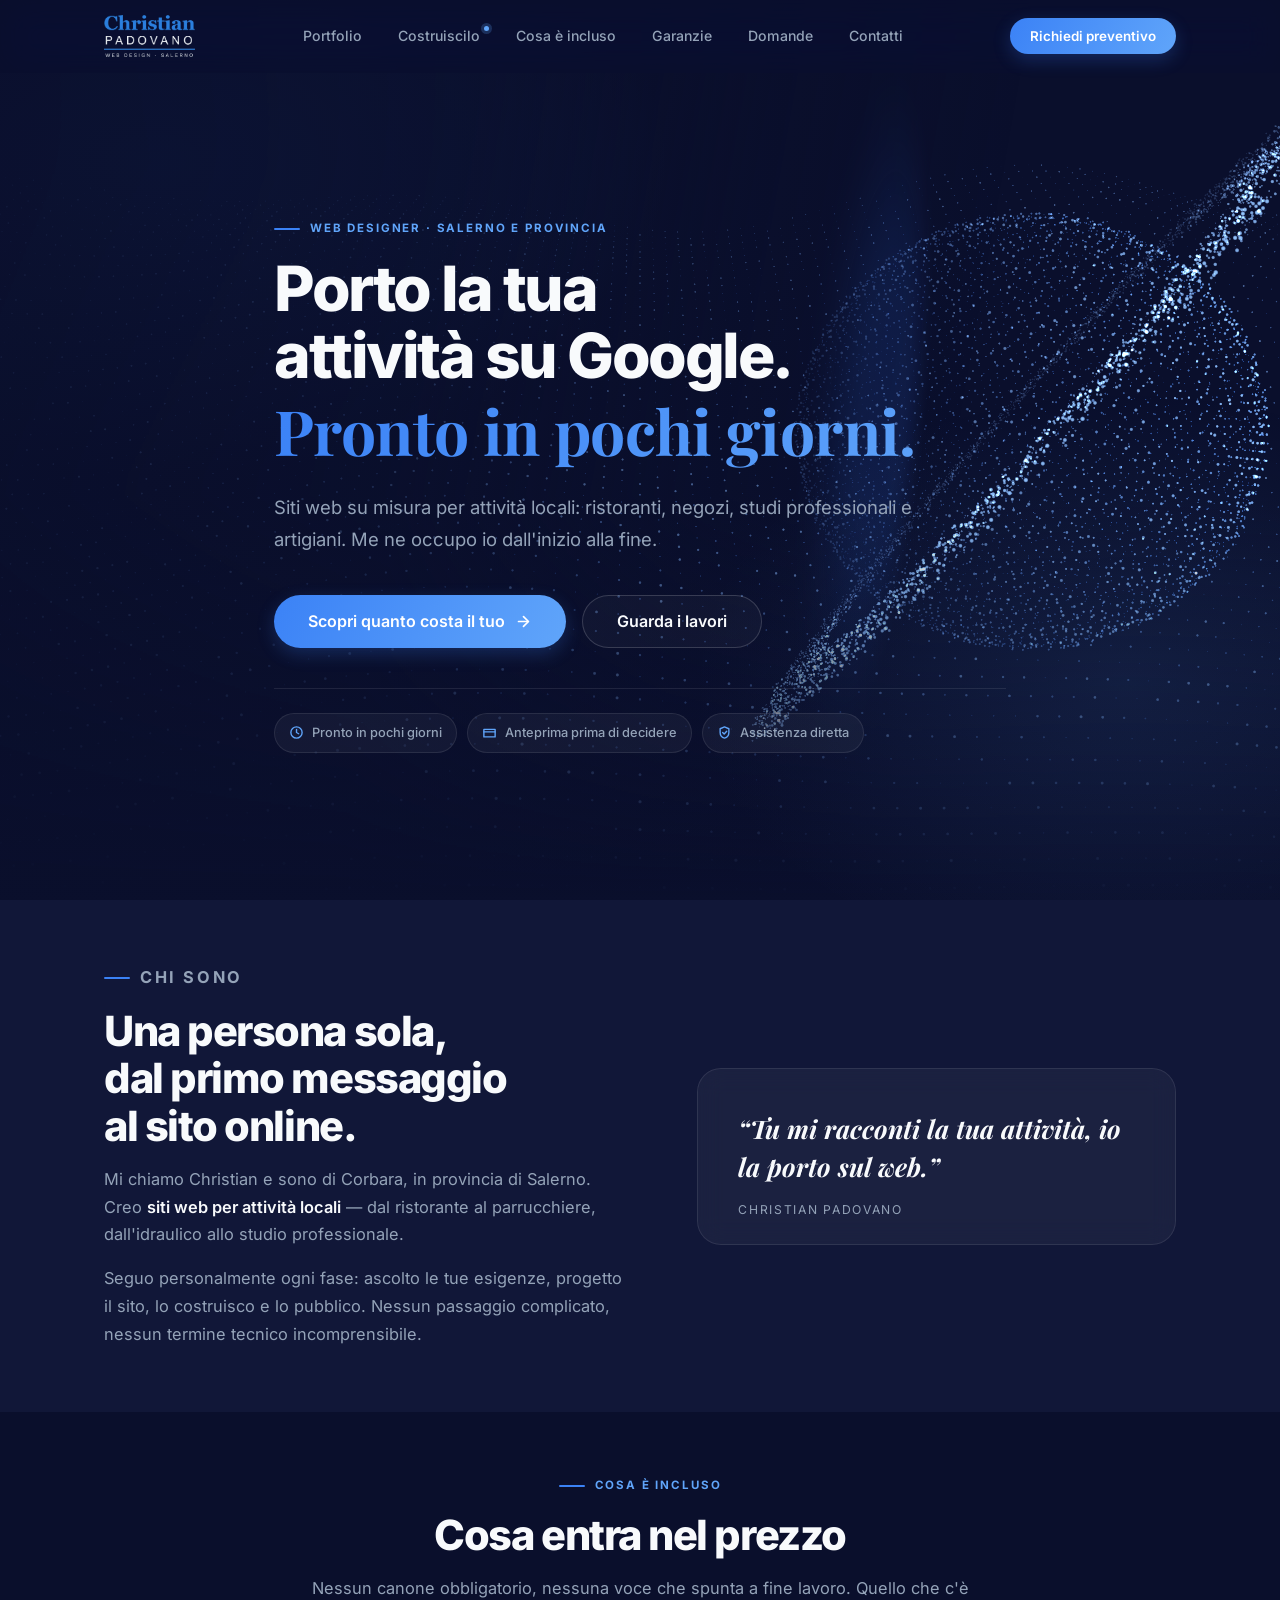
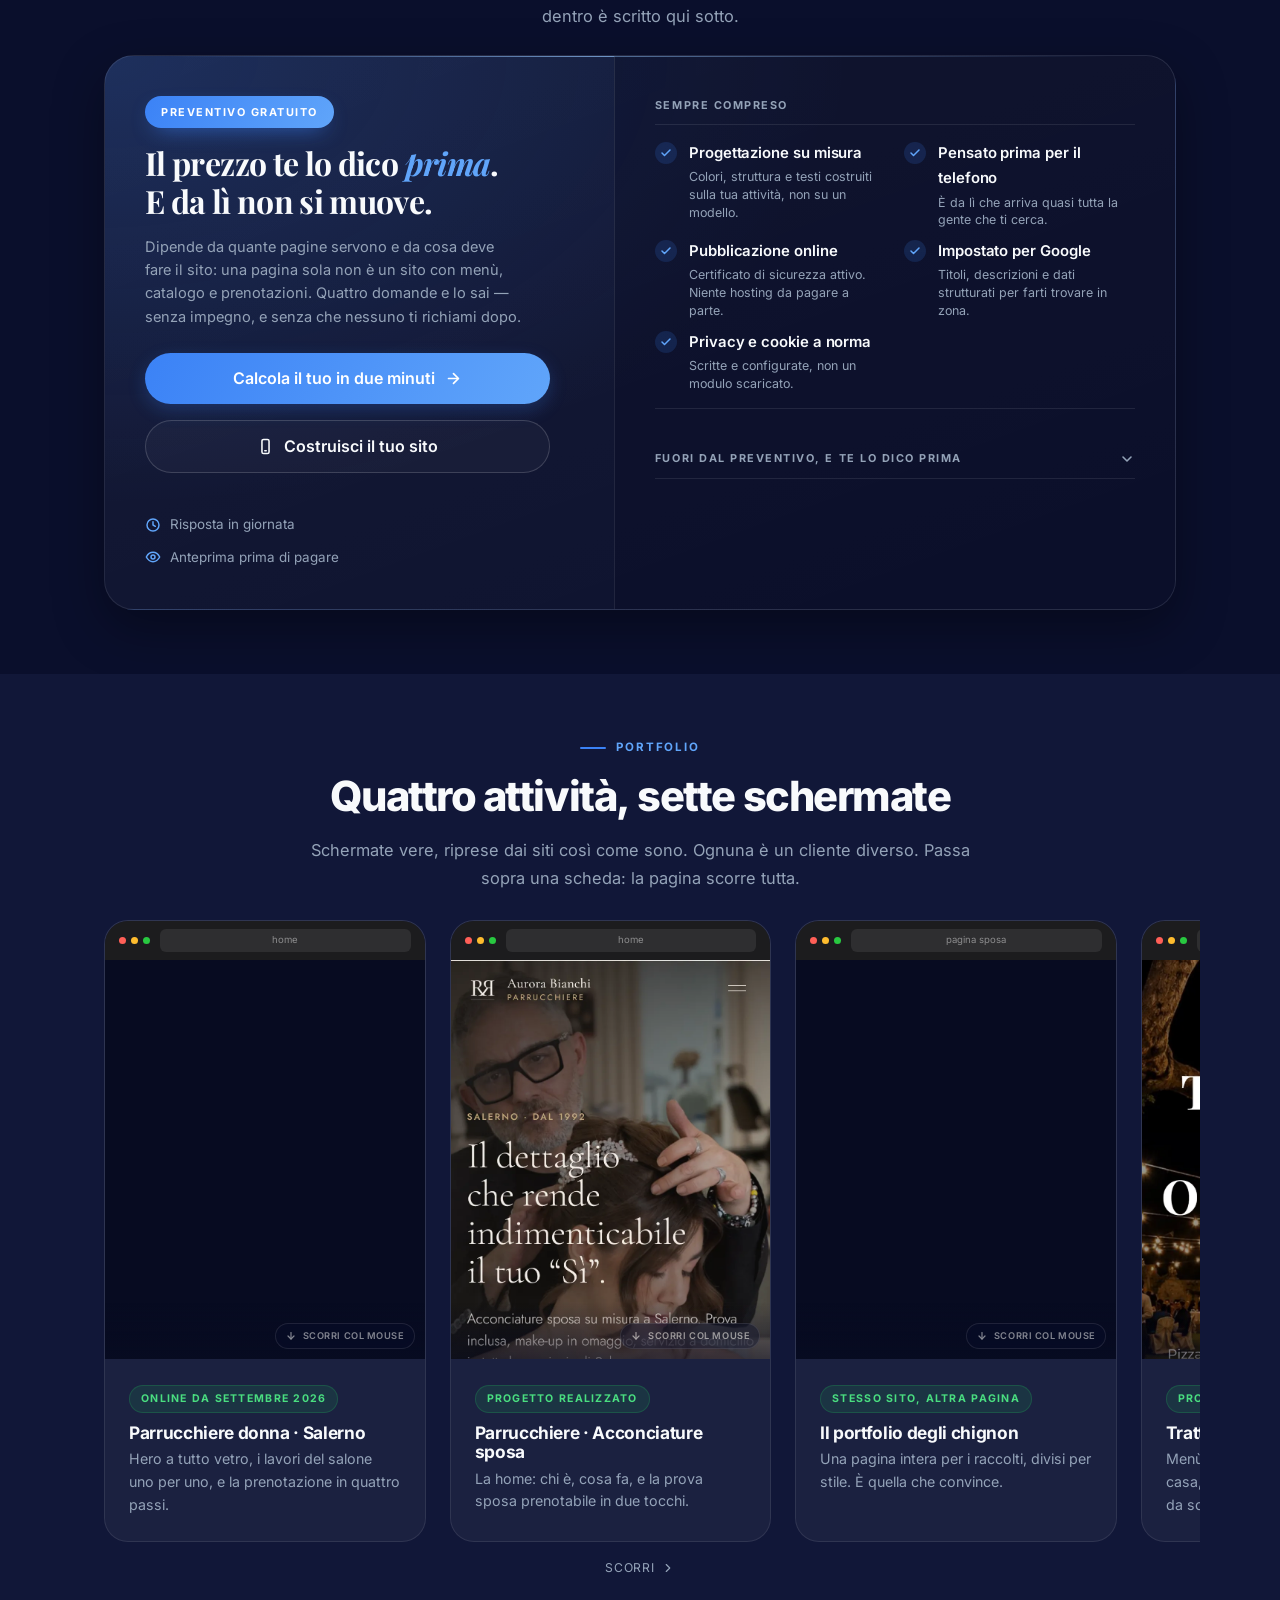
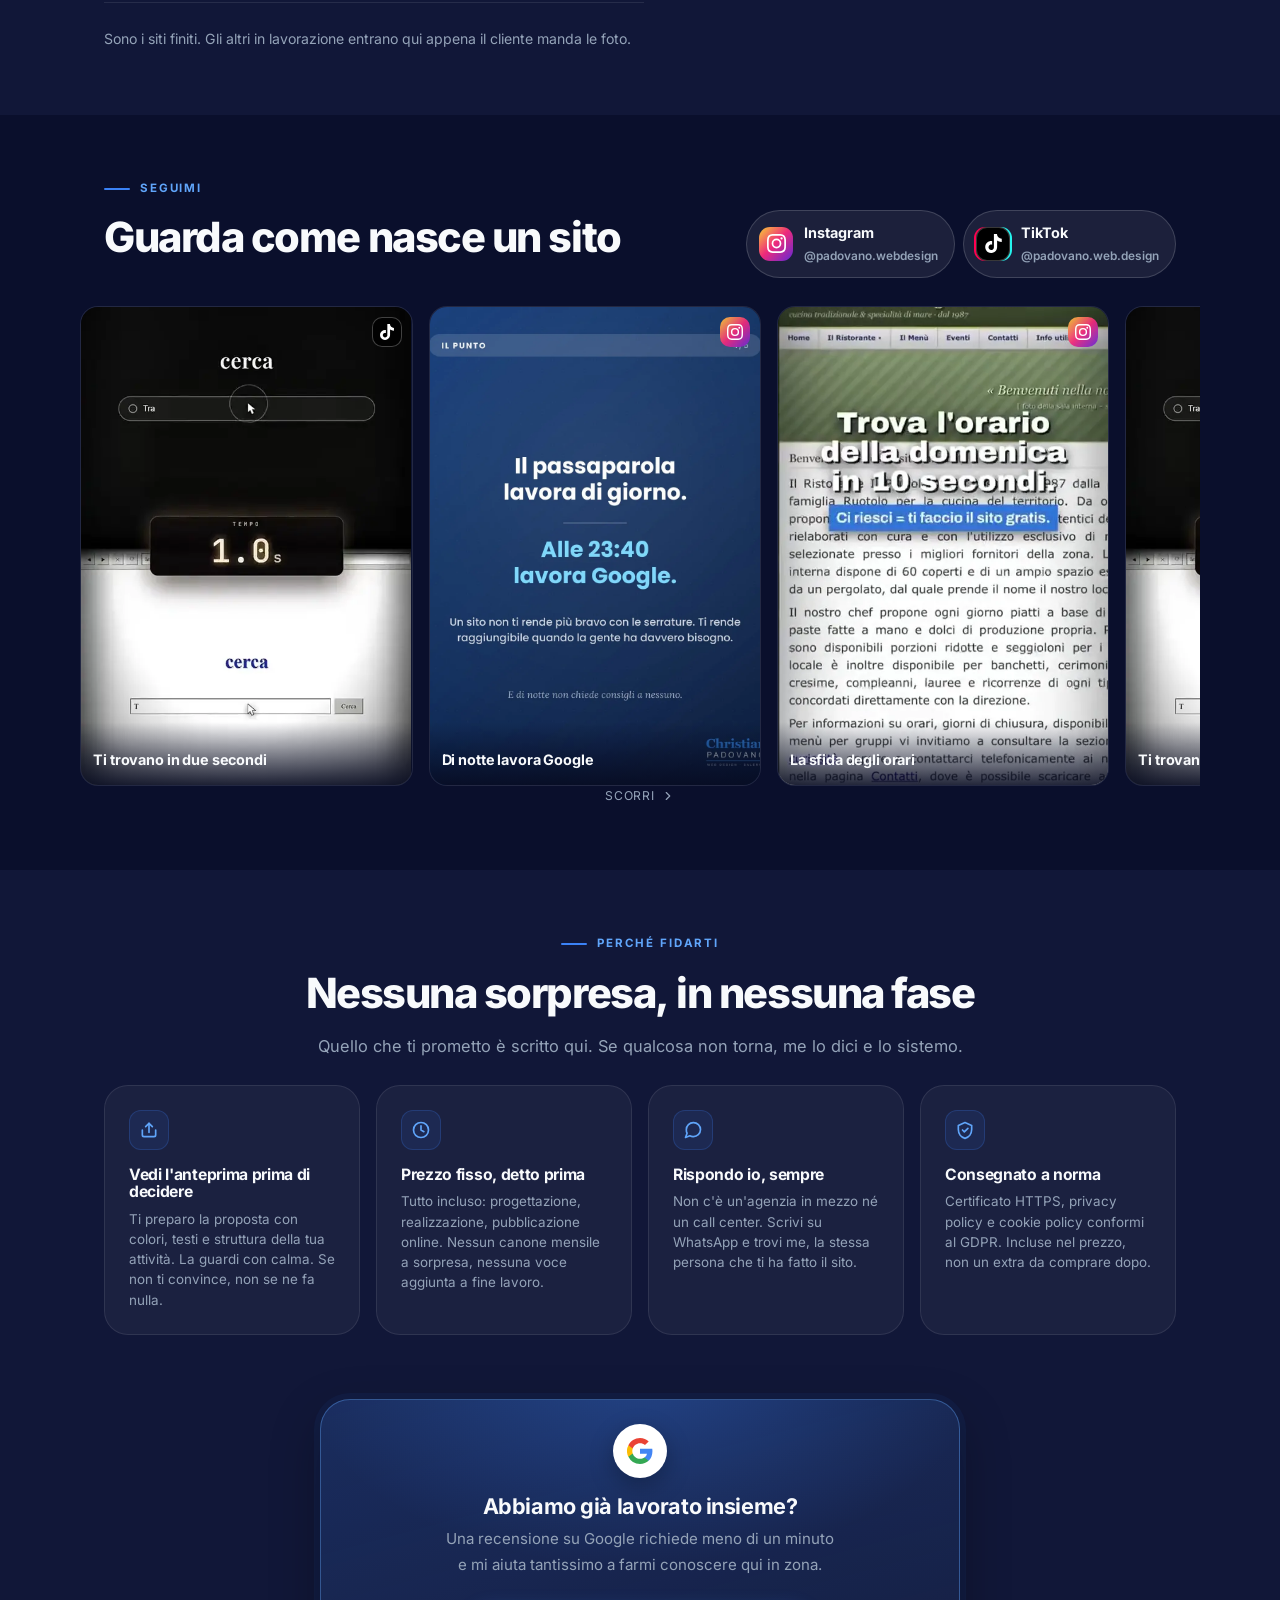
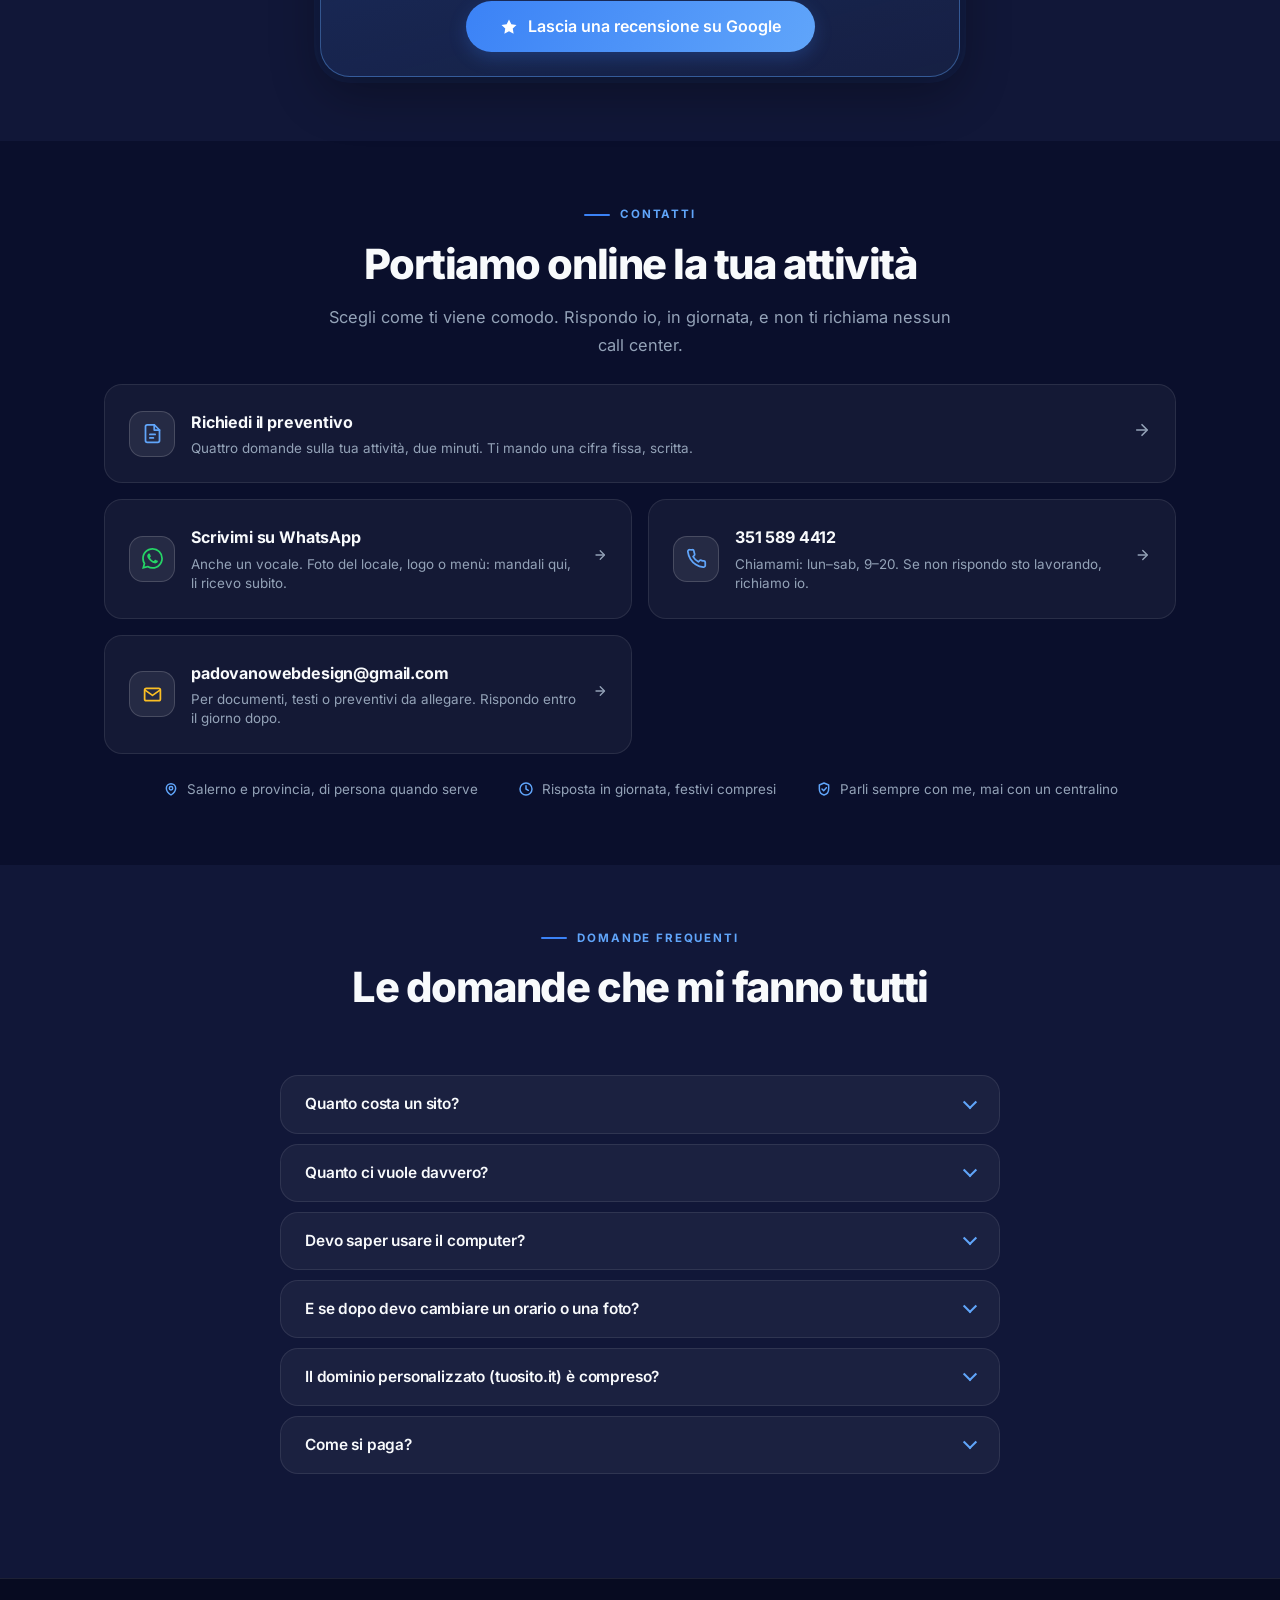
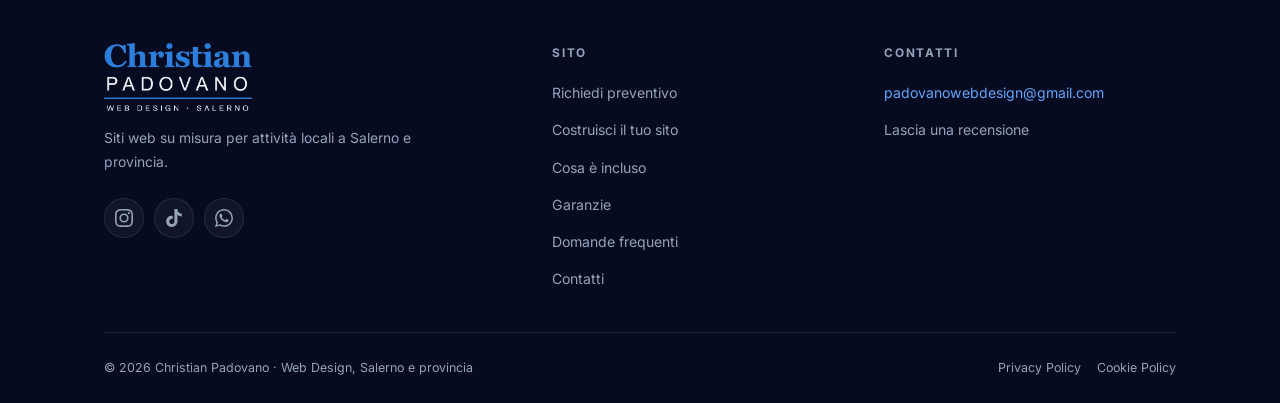
==== commit a55f465e: "Dopo l'invio compare la conferma, non il modulo da rifare Finito l'invio il modulo si svuotava e tor" ====
--- a/index.html
+++ b/index.html
@@ -39,7 +39,7 @@
 
   <!-- ?v=  → alza il numero a ogni modifica di CSS/JS, così i browser
        non servono la versione vecchia dalla cache dopo un aggiornamento -->
-  <link rel="stylesheet" href="style.css?v=44">
+  <link rel="stylesheet" href="style.css?v=45">
 
   <!-- Schema.org LocalBusiness -->
   <script type="application/ld+json">
--- a/style.css
+++ b/style.css
@@ -2495,3 +2495,31 @@
   position: absolute; left: -9999px; top: auto;
   width: 1px; height: 1px; overflow: hidden;
 }
+
+/* =========================================================
+   SCHERMATA DI FINE — preventivo.html
+   Prende il posto del modulo quando la richiesta e' partita.
+   ========================================================= */
+.fine {
+  display: grid; justify-items: center; text-align: center; gap: var(--sp-3);
+  padding: var(--sp-6) var(--sp-4);
+  background: var(--glass); border: 1px solid var(--stroke);
+  border-radius: var(--radius-lg);
+  animation: fineEntra .5s cubic-bezier(.16,1,.3,1) both;
+}
+@keyframes fineEntra { from { opacity: 0; transform: translateY(14px); } to { opacity: 1; transform: none; } }
+.fine__segno {
+  display: grid; place-items: center; width: 62px; height: 62px; border-radius: 50%;
+  background: rgba(37,211,102,.14); color: var(--whatsapp);
+  box-shadow: inset 0 0 0 1px rgba(37,211,102,.35);
+}
+.fine__segno svg { width: 30px; height: 30px; }
+.fine__titolo { font-family: 'Playfair Display', Georgia, serif; font-size: 1.9rem; letter-spacing: -.01em; }
+.fine__testo { color: var(--text-muted); max-width: 46ch; line-height: 1.6; }
+.fine__porte { display: flex; flex-wrap: wrap; gap: var(--sp-3); justify-content: center; margin-top: var(--sp-2); }
+@media (max-width: 560px) {
+  .fine { padding: var(--sp-5) var(--sp-3); }
+  .fine__titolo { font-size: 1.5rem; }
+  .fine__porte { flex-direction: column; align-items: stretch; width: 100%; }
+  .fine__porte .btn { justify-content: center; }
+}
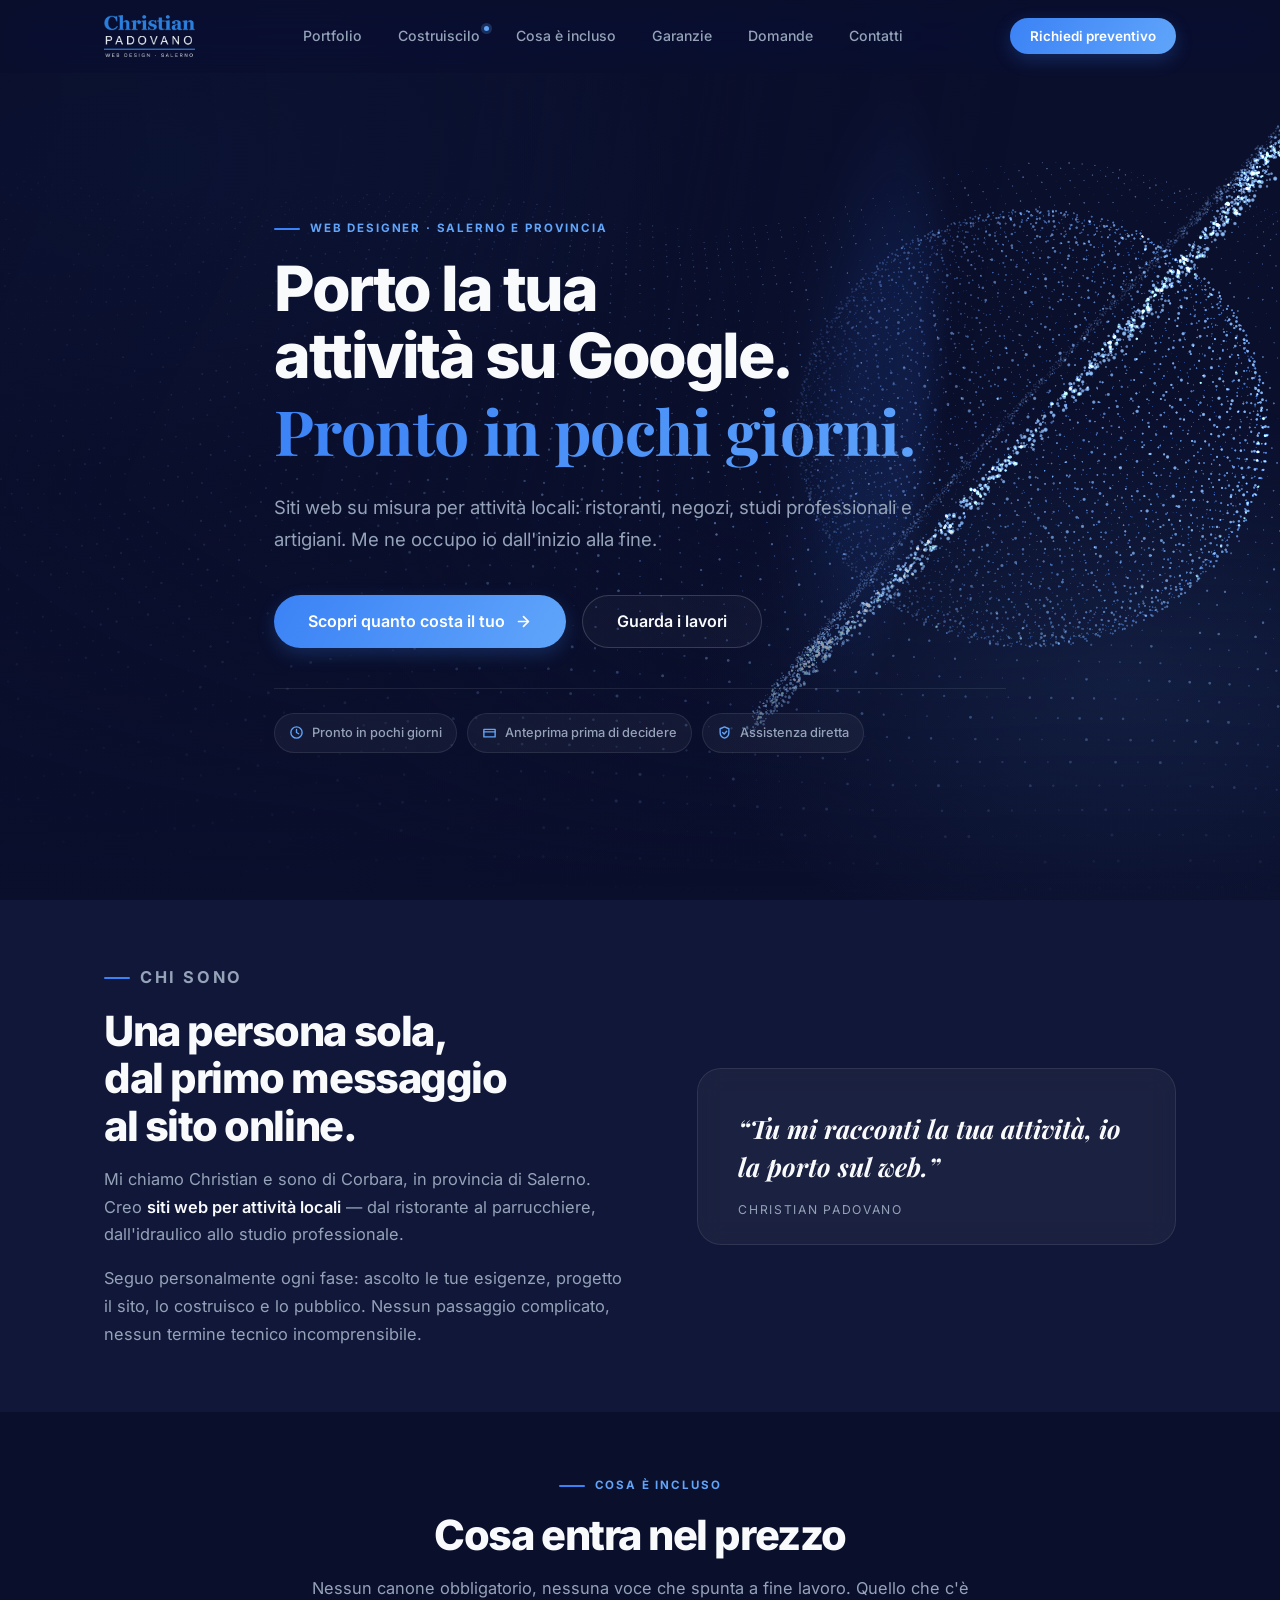
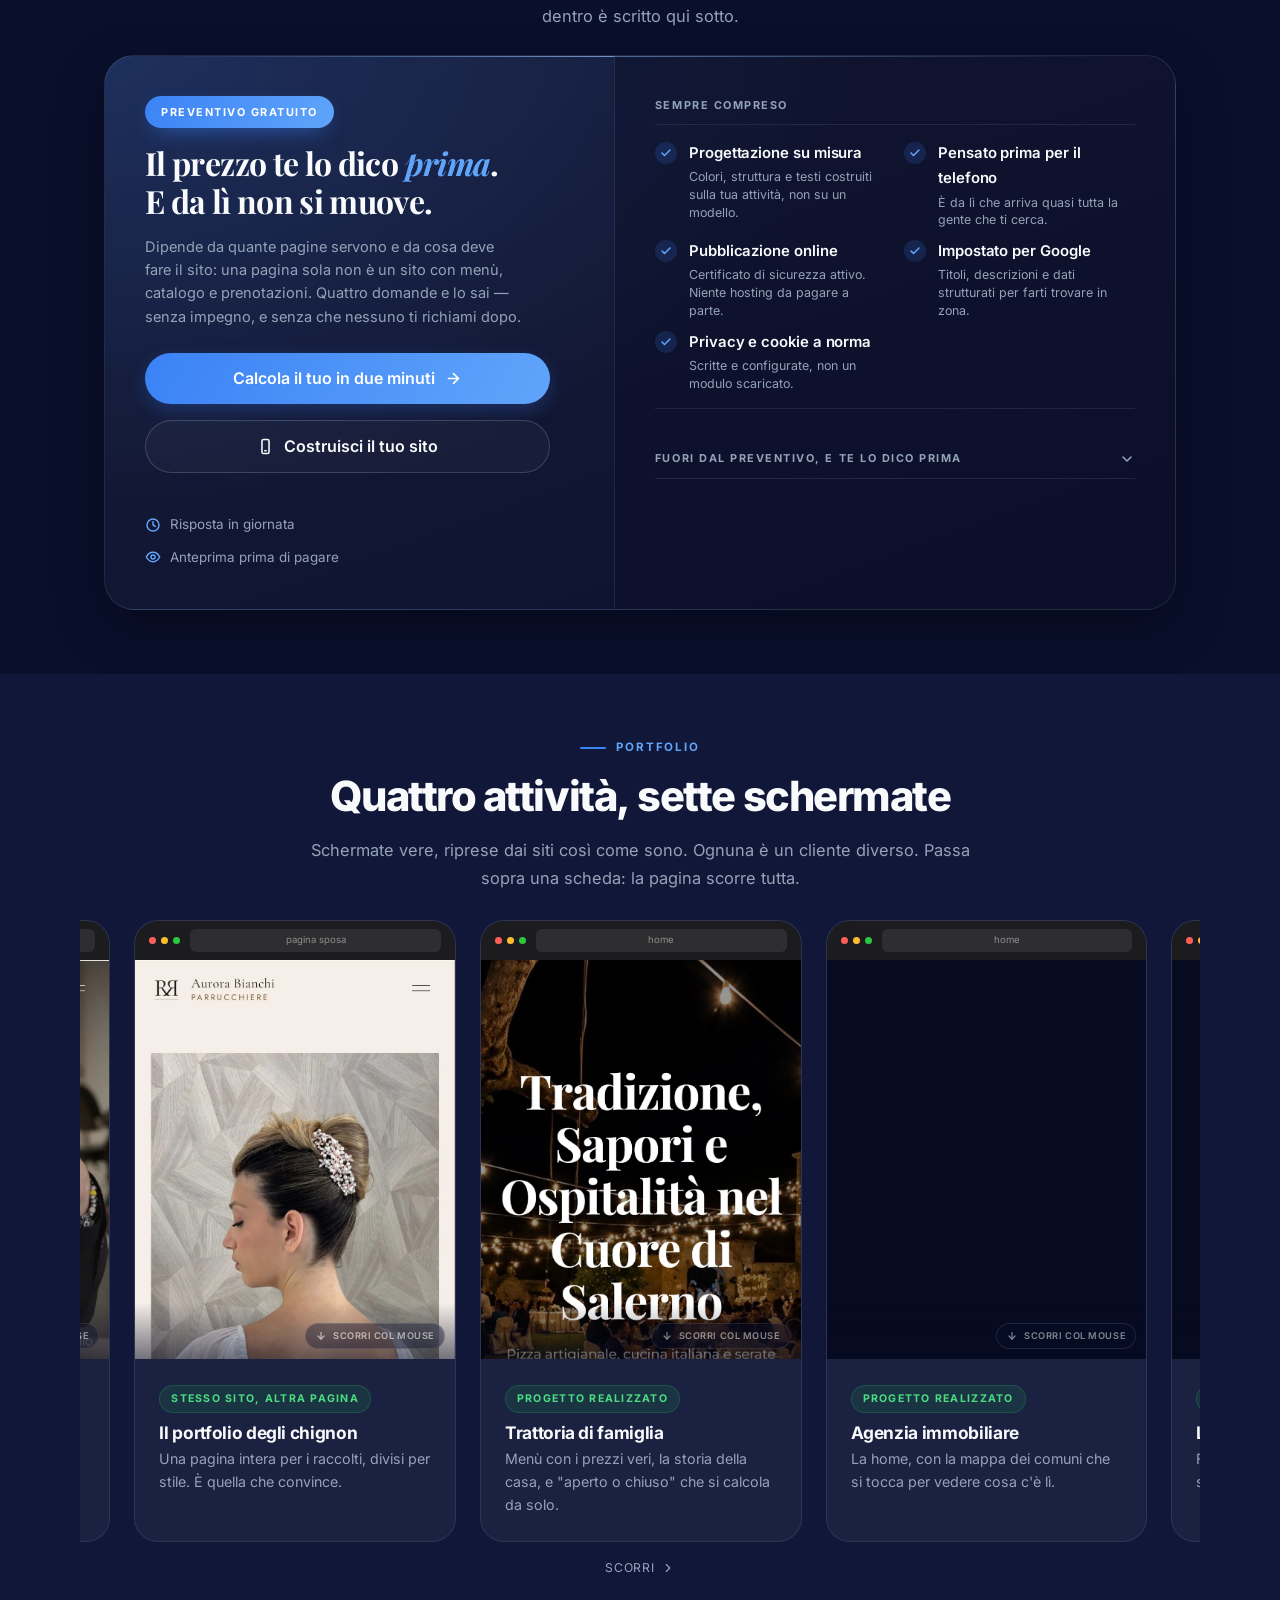
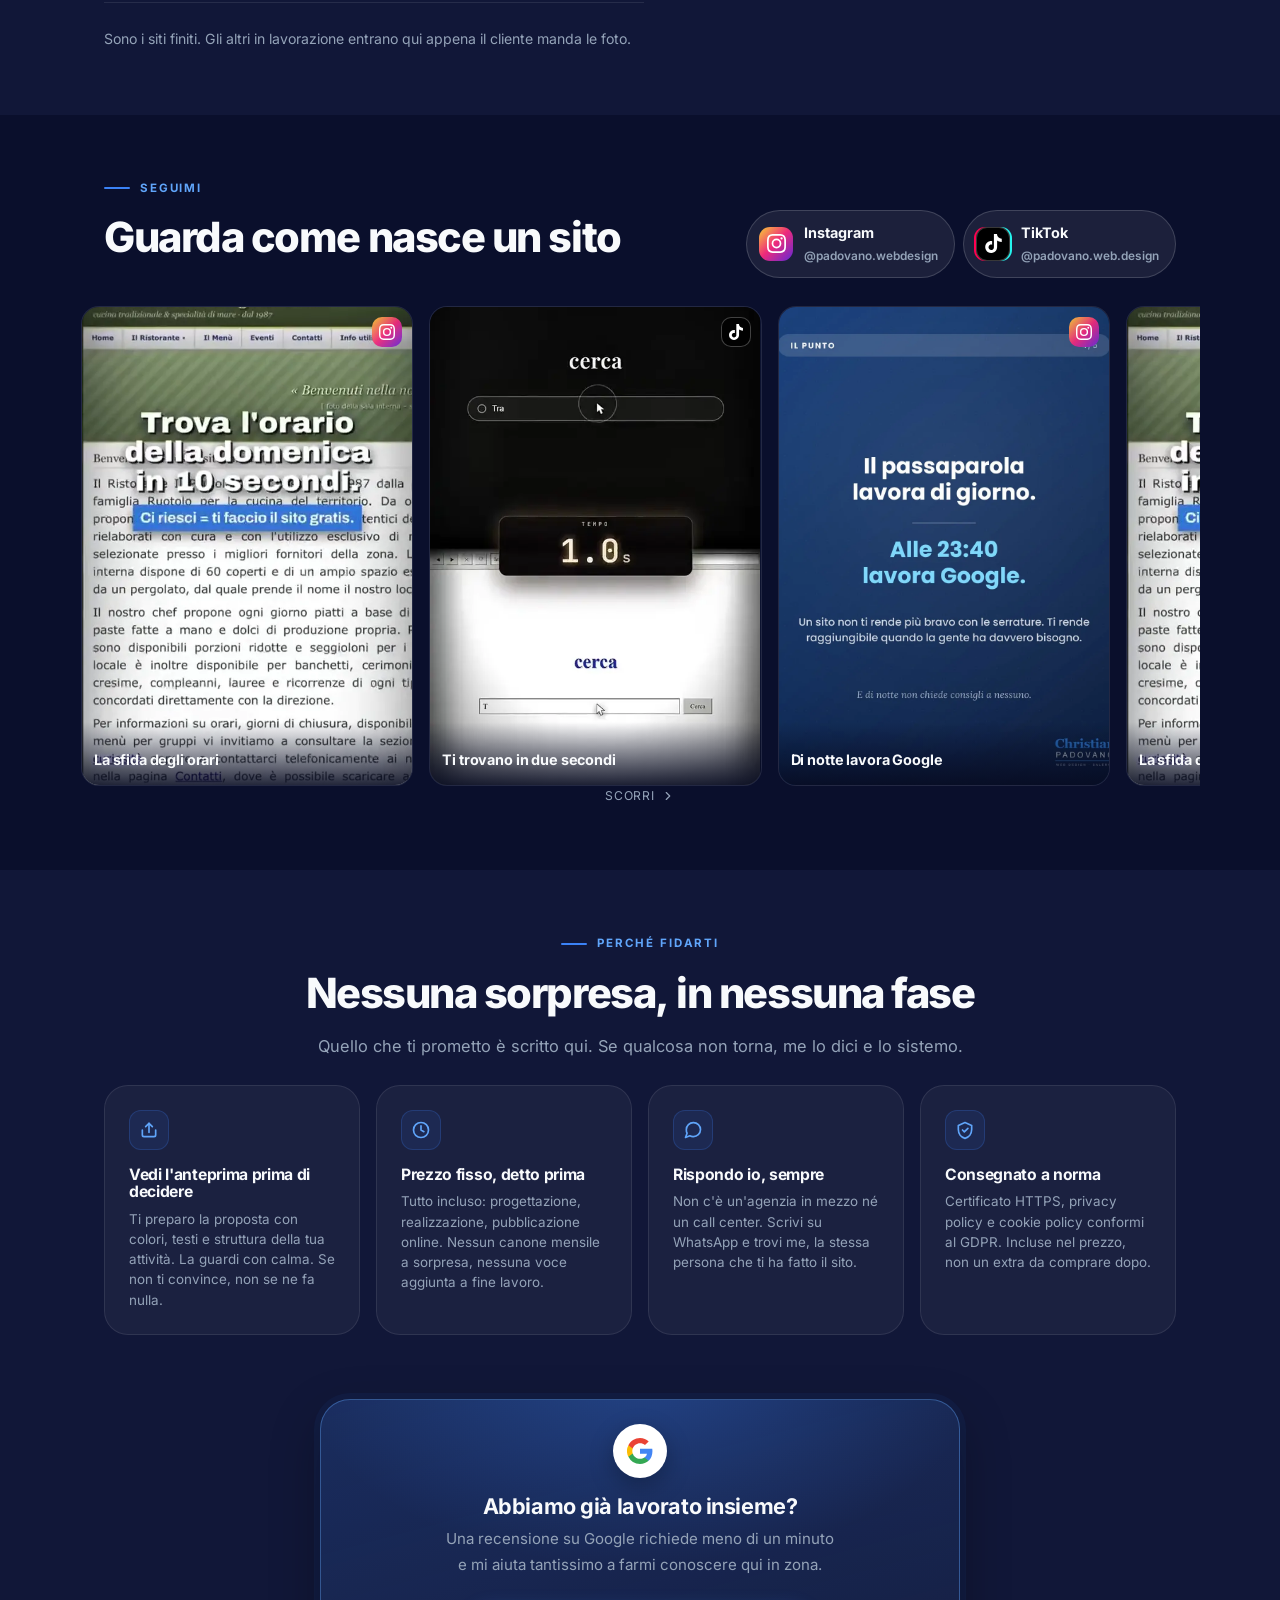
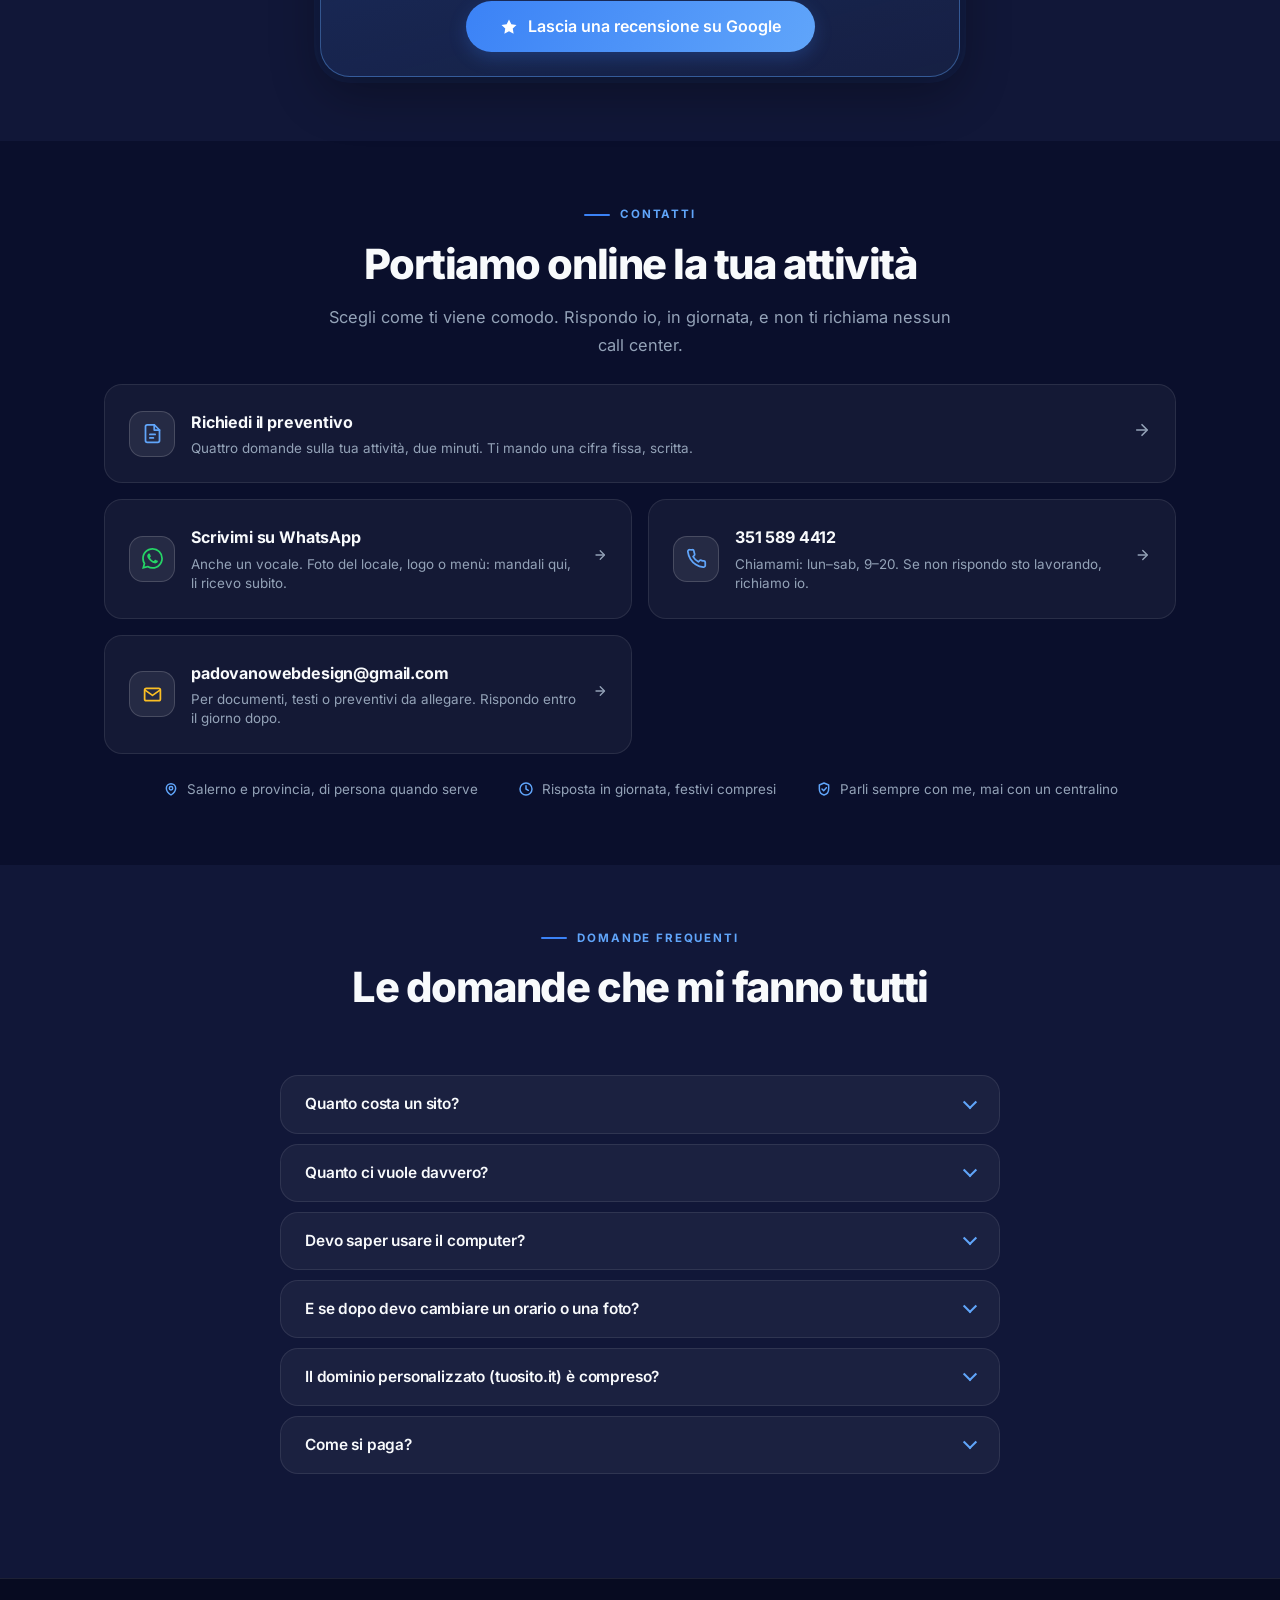
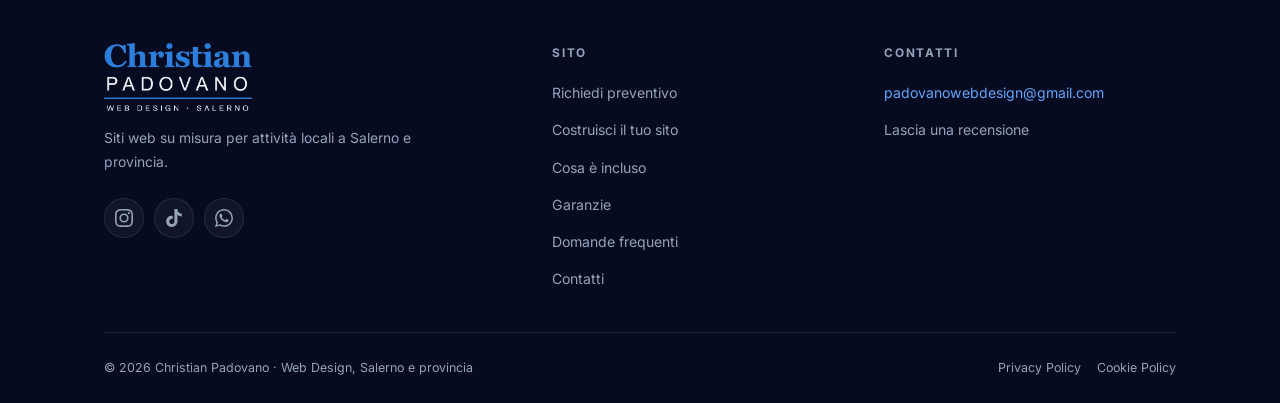
==== commit 1e022db5: "Indirizzi del sito sul dominio padovanowebdesign.it Canonical, og:url, og:image, twitter:image, JSON" ====
--- a/index.html
+++ b/index.html
@@ -9,14 +9,14 @@
   <meta name="author" content="Christian Padovano">
   <meta name="robots" content="index, follow">
   <meta name="theme-color" content="#0A0F2C">
-  <link rel="canonical" href="https://padovanowebsite.chripav09.workers.dev">
+  <link rel="canonical" href="https://padovanowebdesign.it">
 
   <!-- Open Graph -->
   <meta property="og:title" content="Christian Padovano — Web Designer a Salerno">
   <meta property="og:description" content="Siti web professionali per attività locali a Salerno e provincia. Pronto in pochi giorni, anteprima prima di decidere.">
   <meta property="og:type" content="website">
   <meta property="og:locale" content="it_IT">
-  <meta property="og:url" content="https://padovanowebsite.chripav09.workers.dev">
+  <meta property="og:url" content="https://padovanowebdesign.it">
   <meta property="og:site_name" content="Christian Padovano Web Design">
 
   <!-- Twitter -->
@@ -25,10 +25,10 @@
   <meta name="twitter:description" content="Siti web professionali per attività locali a Salerno e provincia. Pronto in pochi giorni, anteprima prima di decidere.">
 
   <!-- Favicon -->
-  <meta property="og:image" content="https://padovanowebsite.chripav09.workers.dev/assets/og-image.jpg">
+  <meta property="og:image" content="https://padovanowebdesign.it/assets/og-image.jpg">
   <meta property="og:image:width" content="1200">
   <meta property="og:image:height" content="630">
-  <meta name="twitter:image" content="https://padovanowebsite.chripav09.workers.dev/assets/og-image.jpg">
+  <meta name="twitter:image" content="https://padovanowebdesign.it/assets/og-image.jpg">
 
   <link rel="icon" type="image/svg+xml" href="favicon.svg">
 
@@ -48,7 +48,7 @@
     "@type": "LocalBusiness",
     "name": "Christian Padovano Web Design",
     "description": "Realizzazione siti web professionali per attività locali a Salerno e provincia",
-    "url": "https://padovanowebsite.chripav09.workers.dev",
+    "url": "https://padovanowebdesign.it",
     "telephone": "+393515894412",
     "email": "padovanowebdesign@gmail.com",
     "address": {
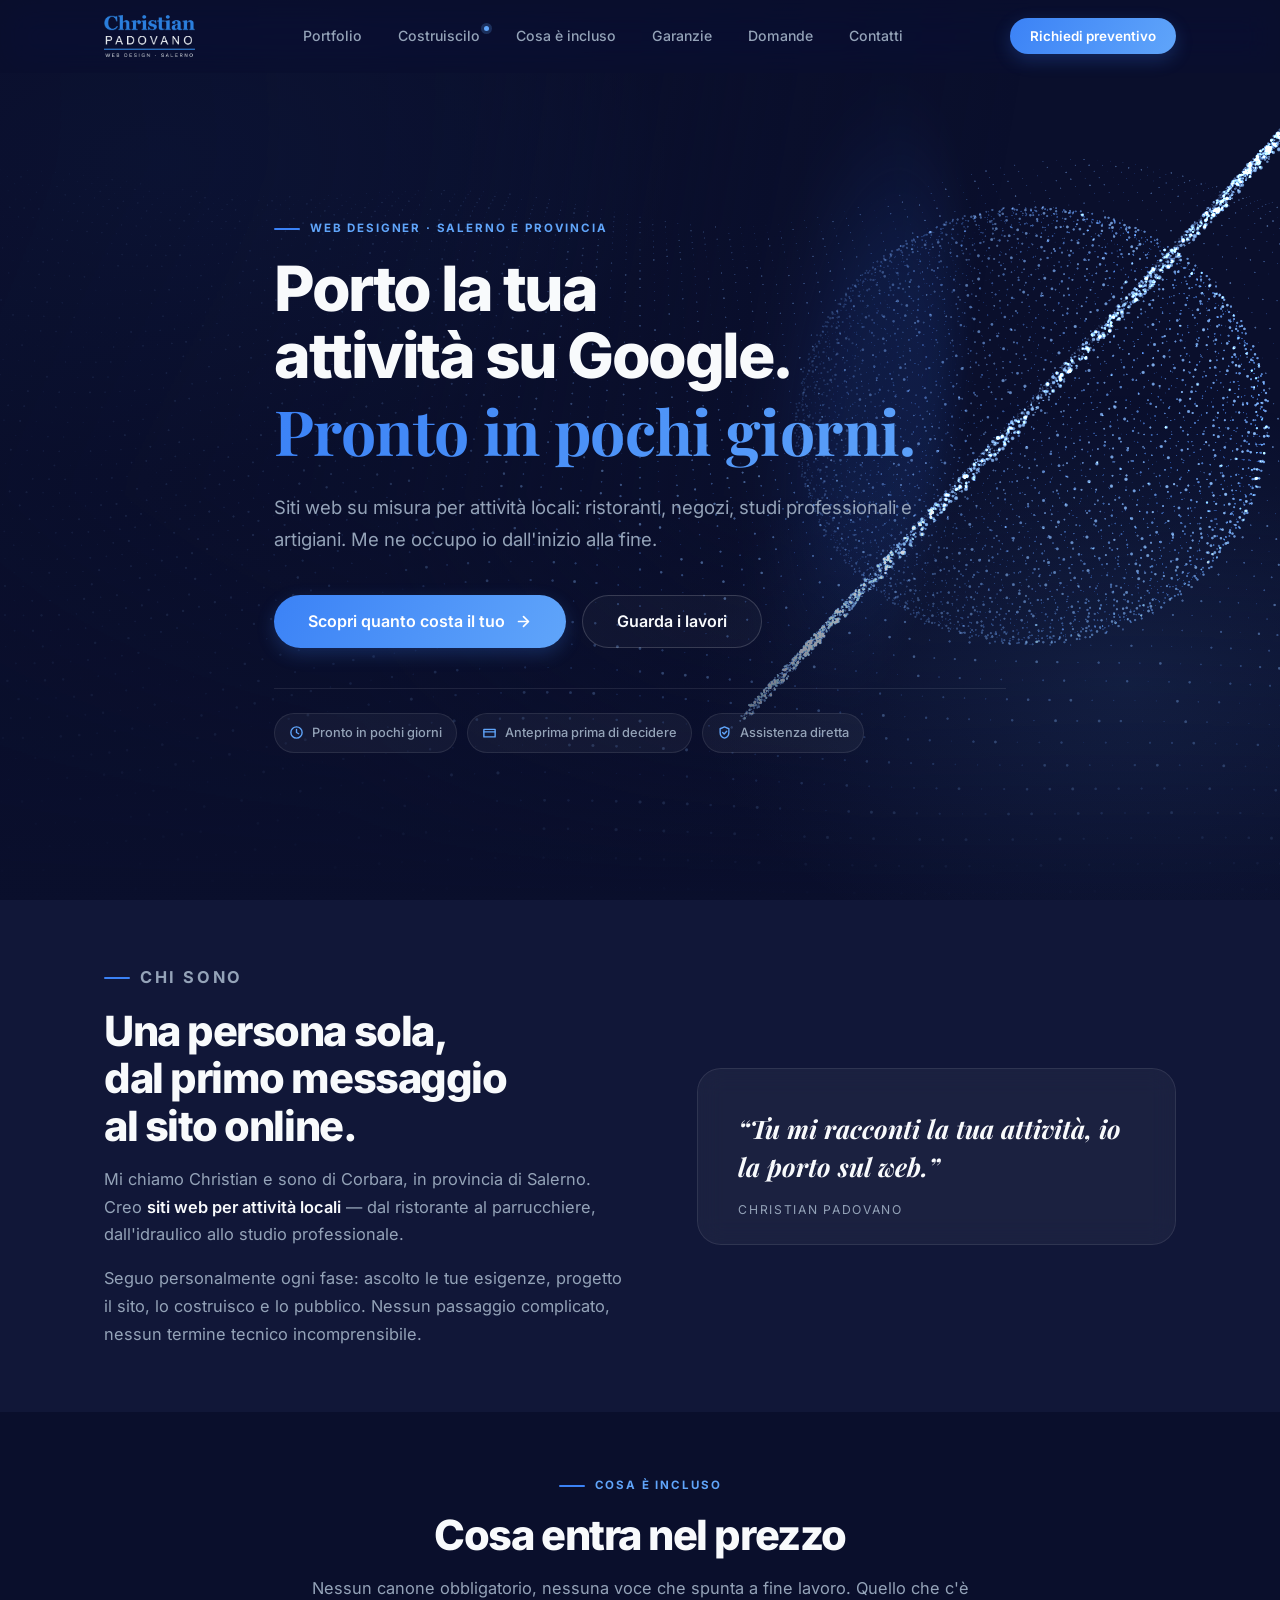
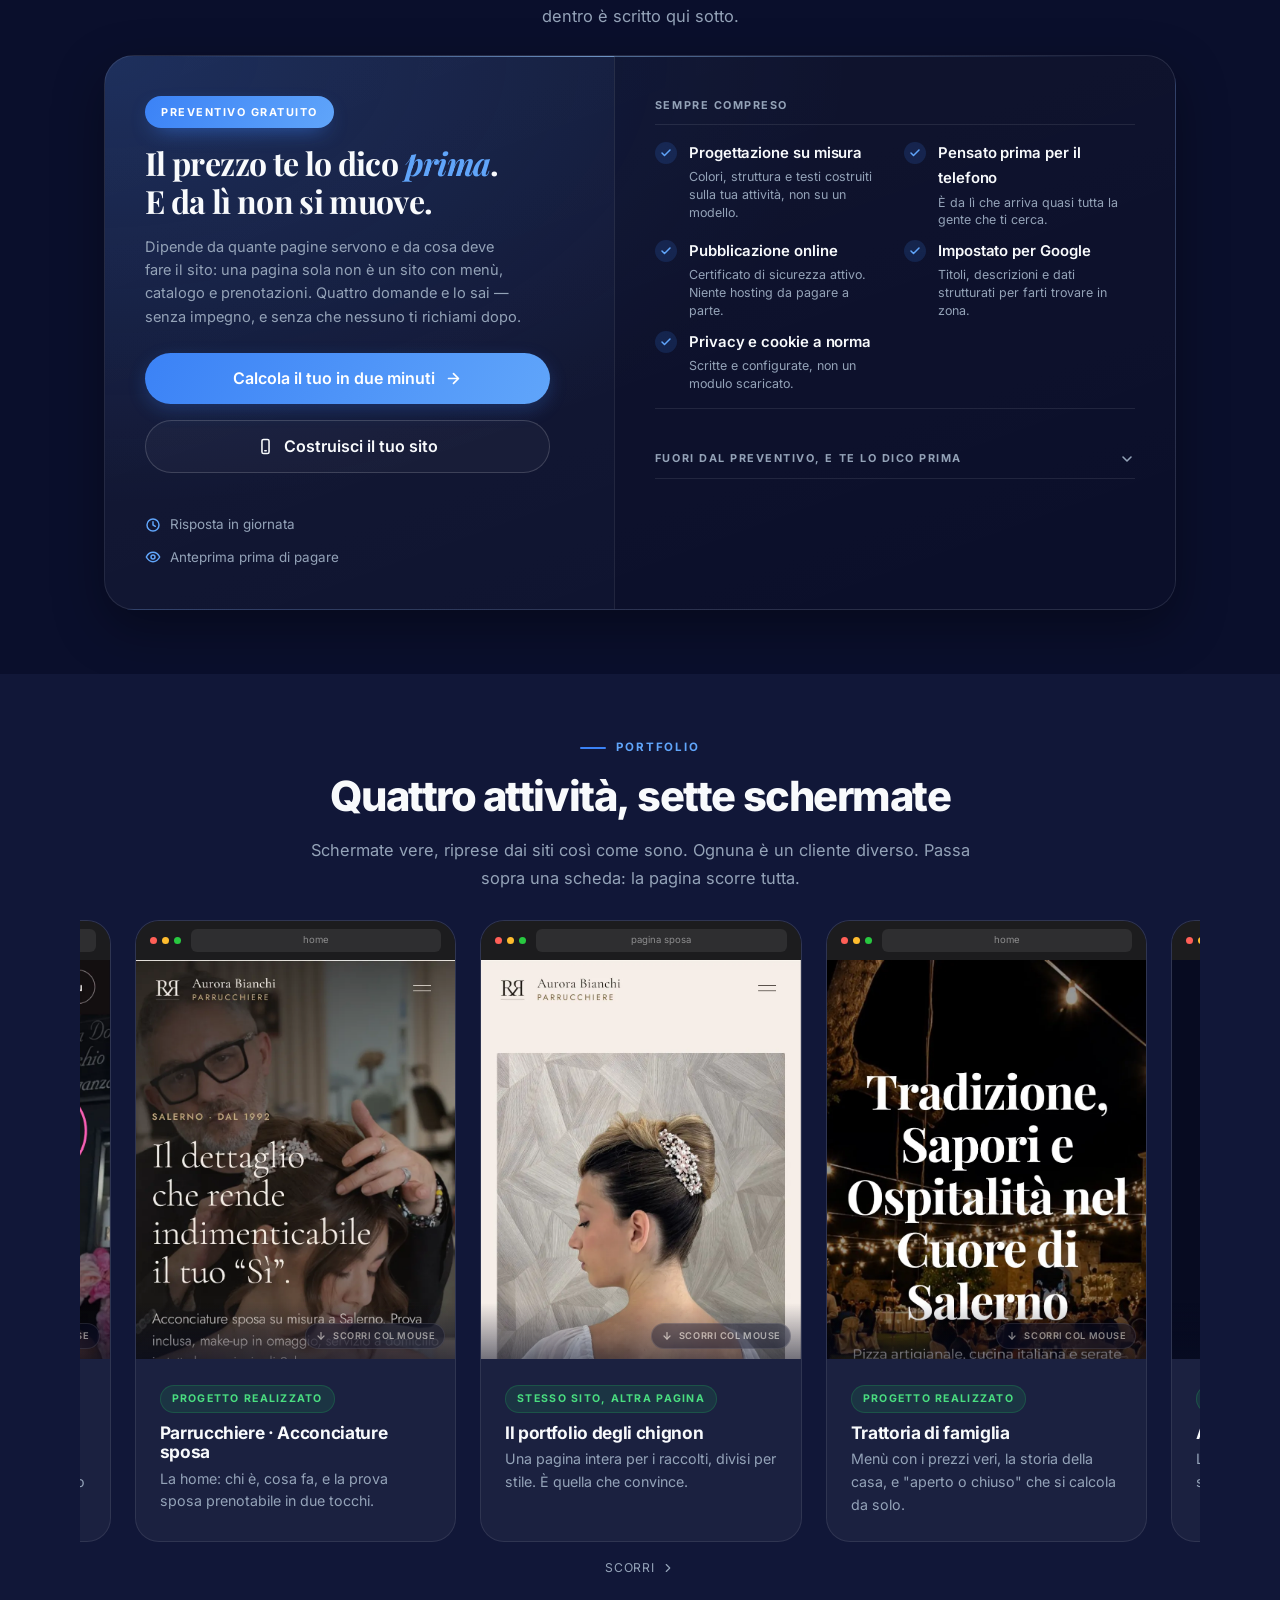
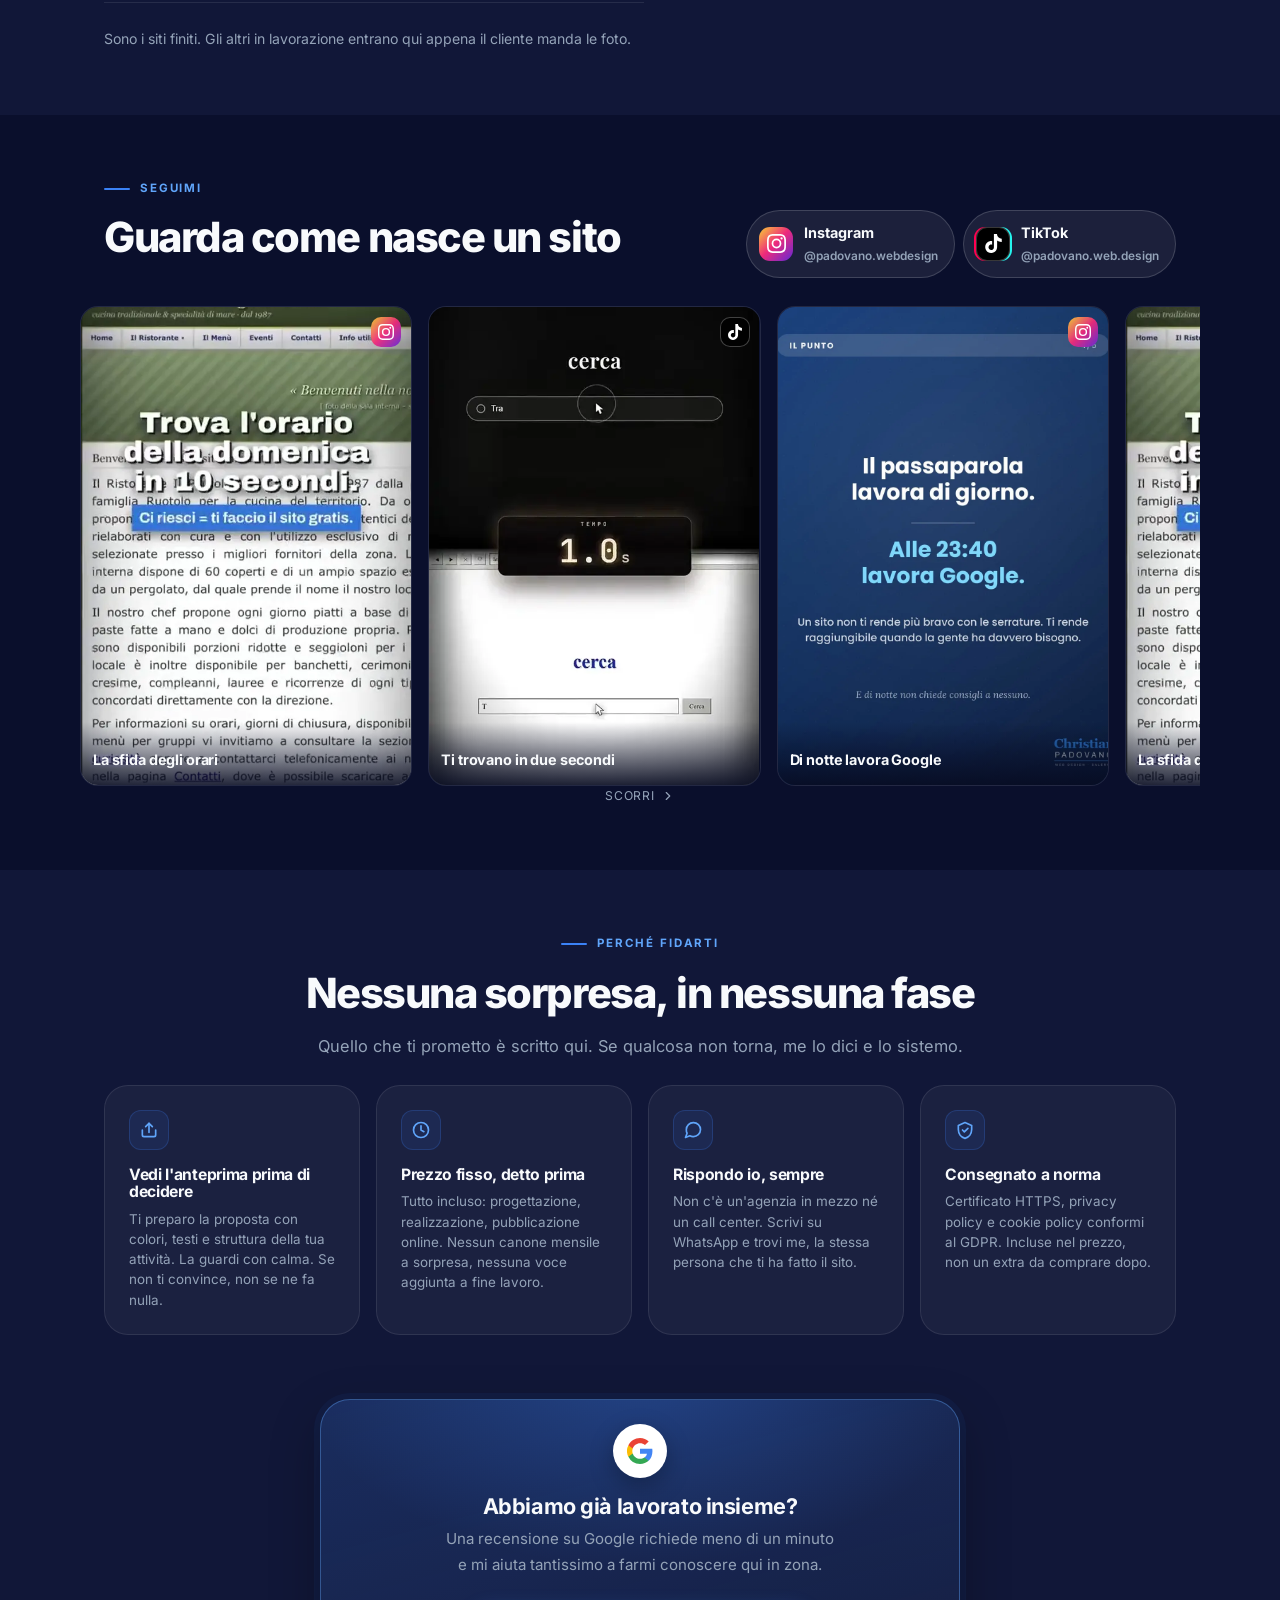
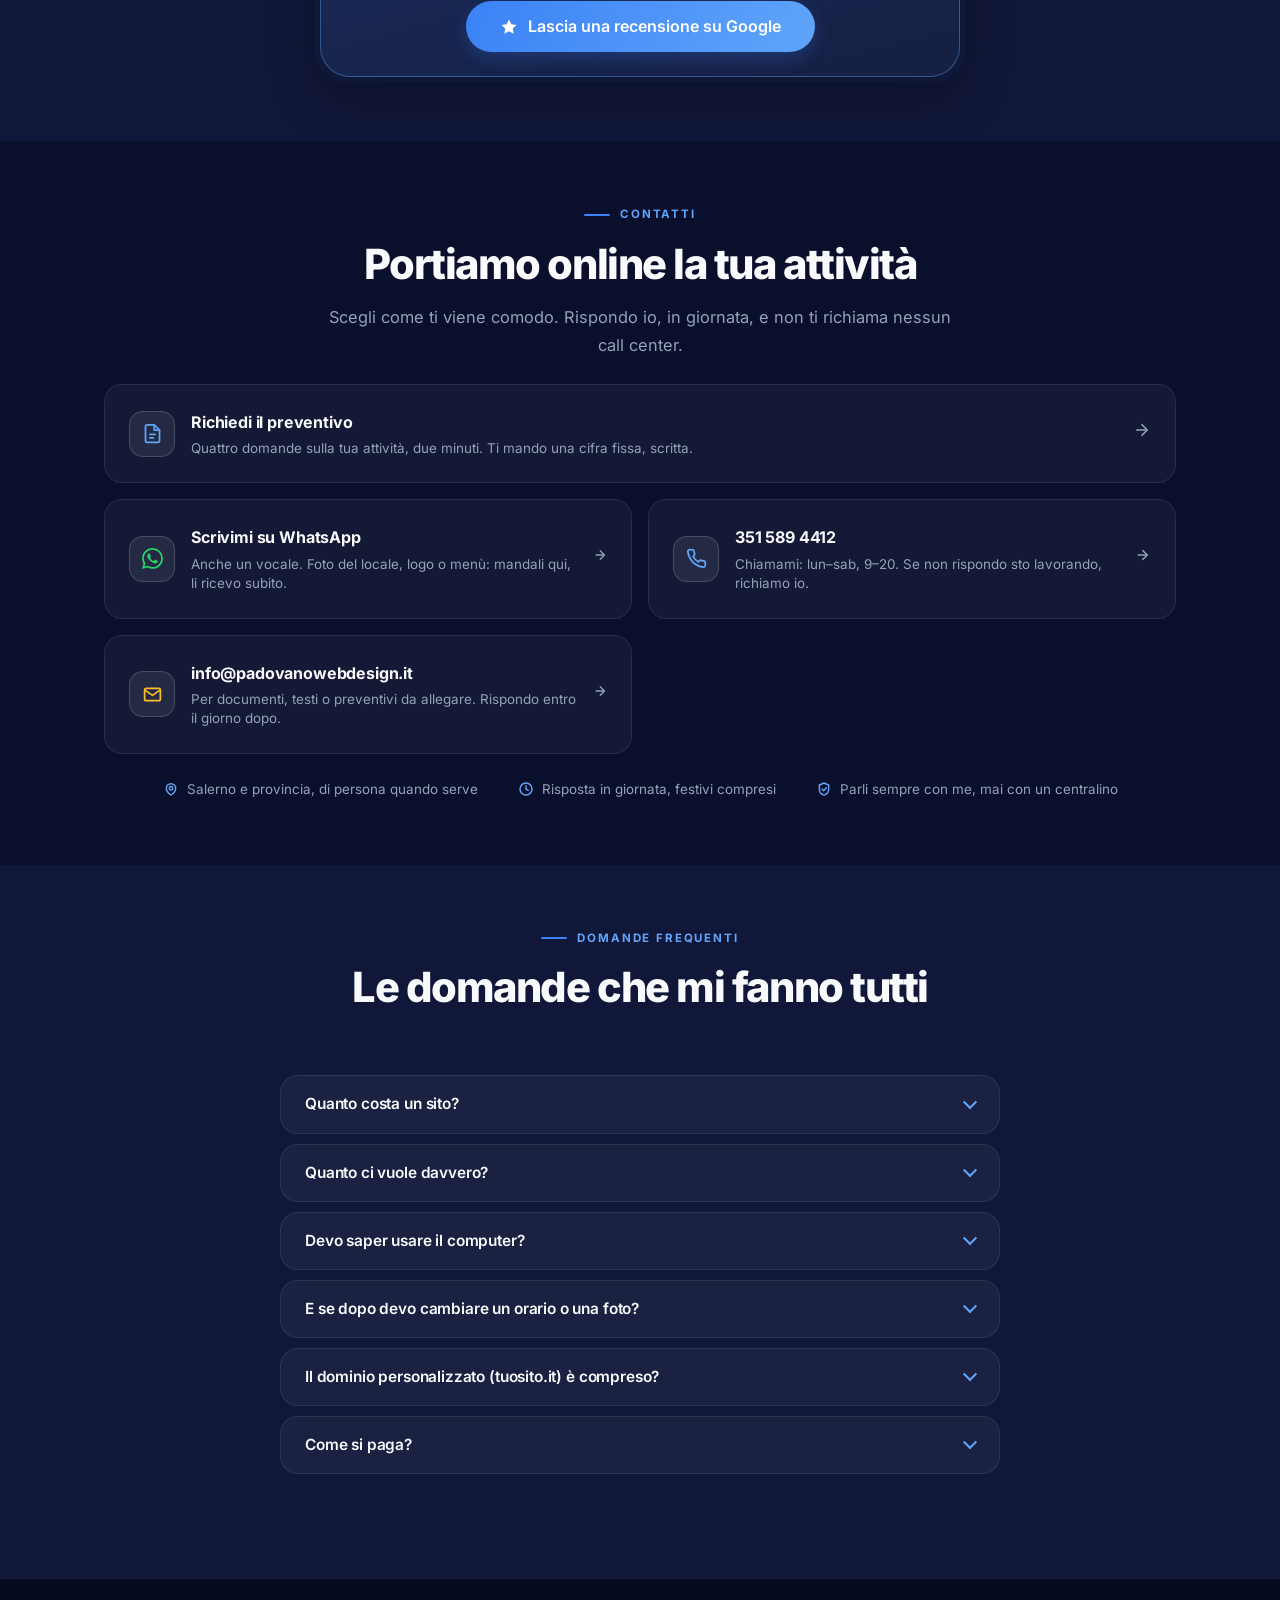
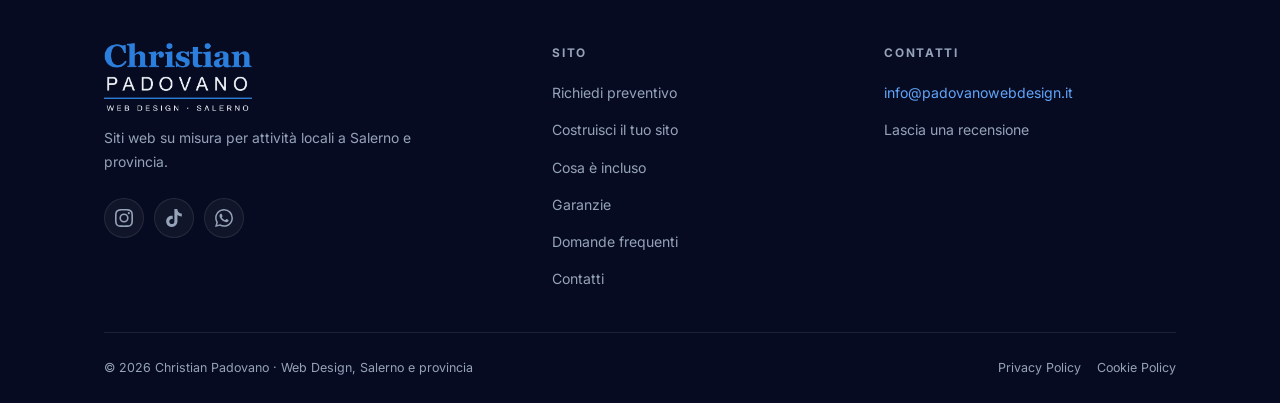
==== commit a089c0bd: "Mail di contatto: info@padovanowebdesign.it al posto della Gmail Inoltro Cloudflare Email Routing ve" ====
--- a/index.html
+++ b/index.html
@@ -50,7 +50,7 @@
     "description": "Realizzazione siti web professionali per attività locali a Salerno e provincia",
     "url": "https://padovanowebdesign.it",
     "telephone": "+393515894412",
-    "email": "padovanowebdesign@gmail.com",
+    "email": "info@padovanowebdesign.it",
     "address": {
       "@type": "PostalAddress",
       "addressLocality": "Salerno",
@@ -651,13 +651,13 @@
           </span>
         </a>
 
-        <a href="mailto:padovanowebdesign@gmail.com" class="contatto contatto--mail">
+        <a href="mailto:info@padovanowebdesign.it" class="contatto contatto--mail">
           <span class="contatto__alone" aria-hidden="true"></span>
           <span class="contatto__icona" aria-hidden="true">
             <svg viewBox="0 0 24 24" fill="none" stroke="currentColor" stroke-width="2" stroke-linecap="round" stroke-linejoin="round"><rect x="3" y="5" width="18" height="14" rx="2"/><path d="m3.5 7 8.5 6 8.5-6"/></svg>
           </span>
           <span class="contatto__testo">
-            <strong>padovanowebdesign@gmail.com</strong>
+            <strong>info@padovanowebdesign.it</strong>
             <em>Per documenti, testi o preventivi da allegare. Rispondo entro il giorno dopo.</em>
           </span>
           <span class="contatto__freccia" aria-hidden="true">
@@ -775,7 +775,7 @@
         <div class="footer__col--contatti">
           <p class="footer__col-title">Contatti</p>
           <ul class="footer__list">
-            <li><a href="mailto:padovanowebdesign@gmail.com" class="footer__link footer__link--mail">padovanowebdesign@gmail.com</a></li>
+            <li><a href="mailto:info@padovanowebdesign.it" class="footer__link footer__link--mail">info@padovanowebdesign.it</a></li>
             <li><a href="recensioni.html" class="footer__link">Lascia una recensione</a></li>
           </ul>
         </div>
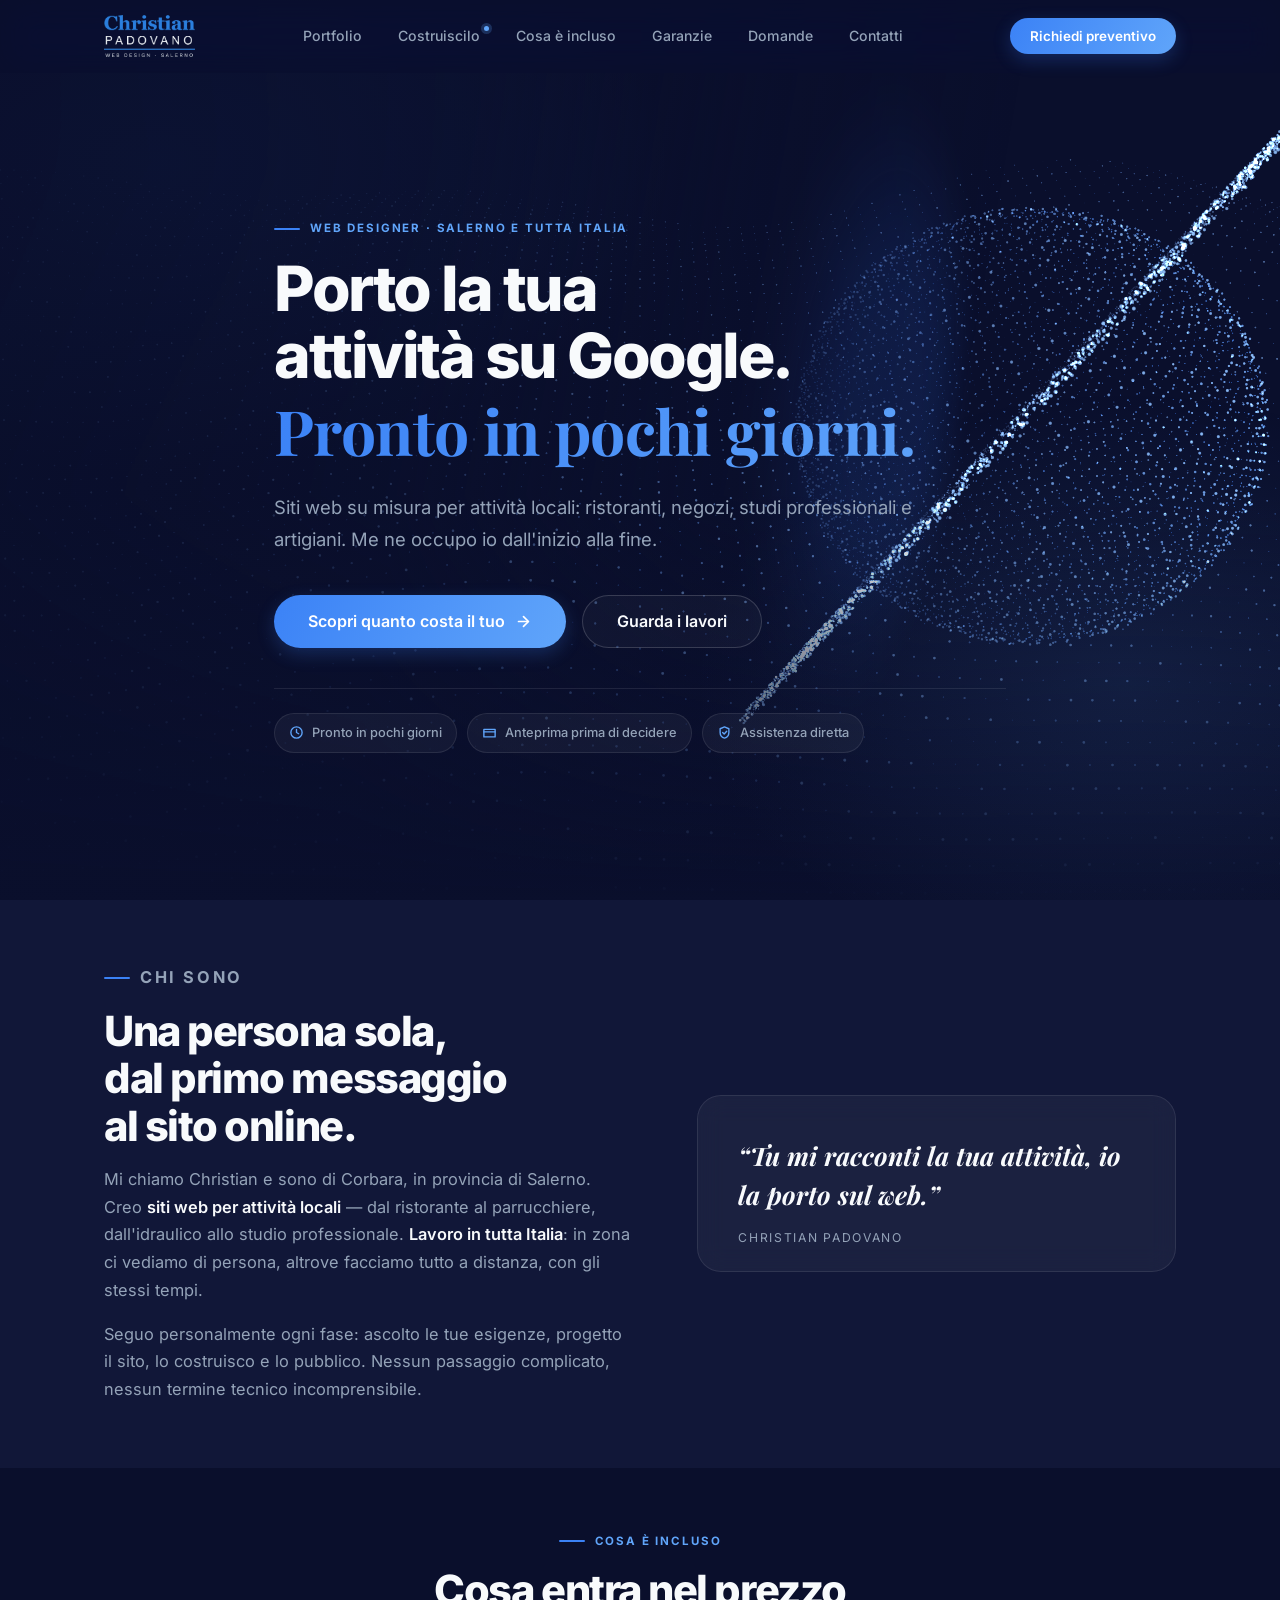
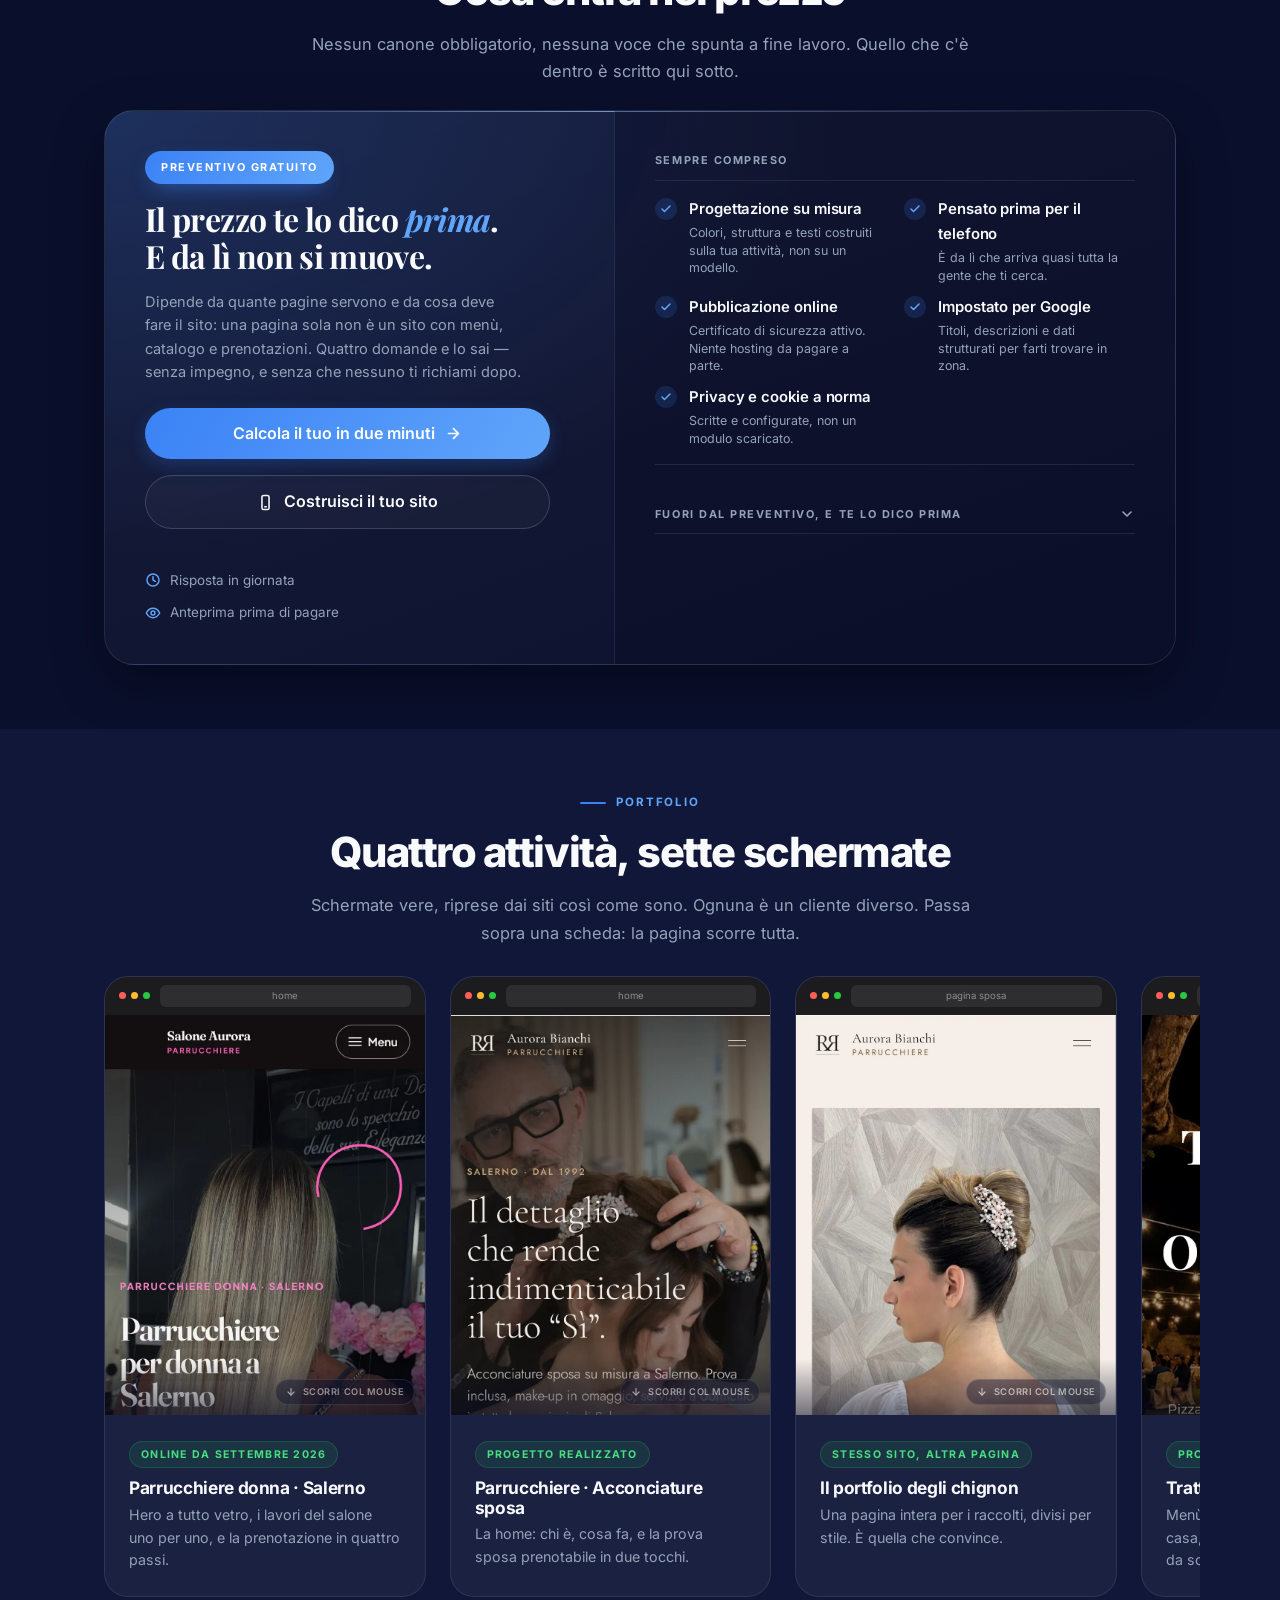
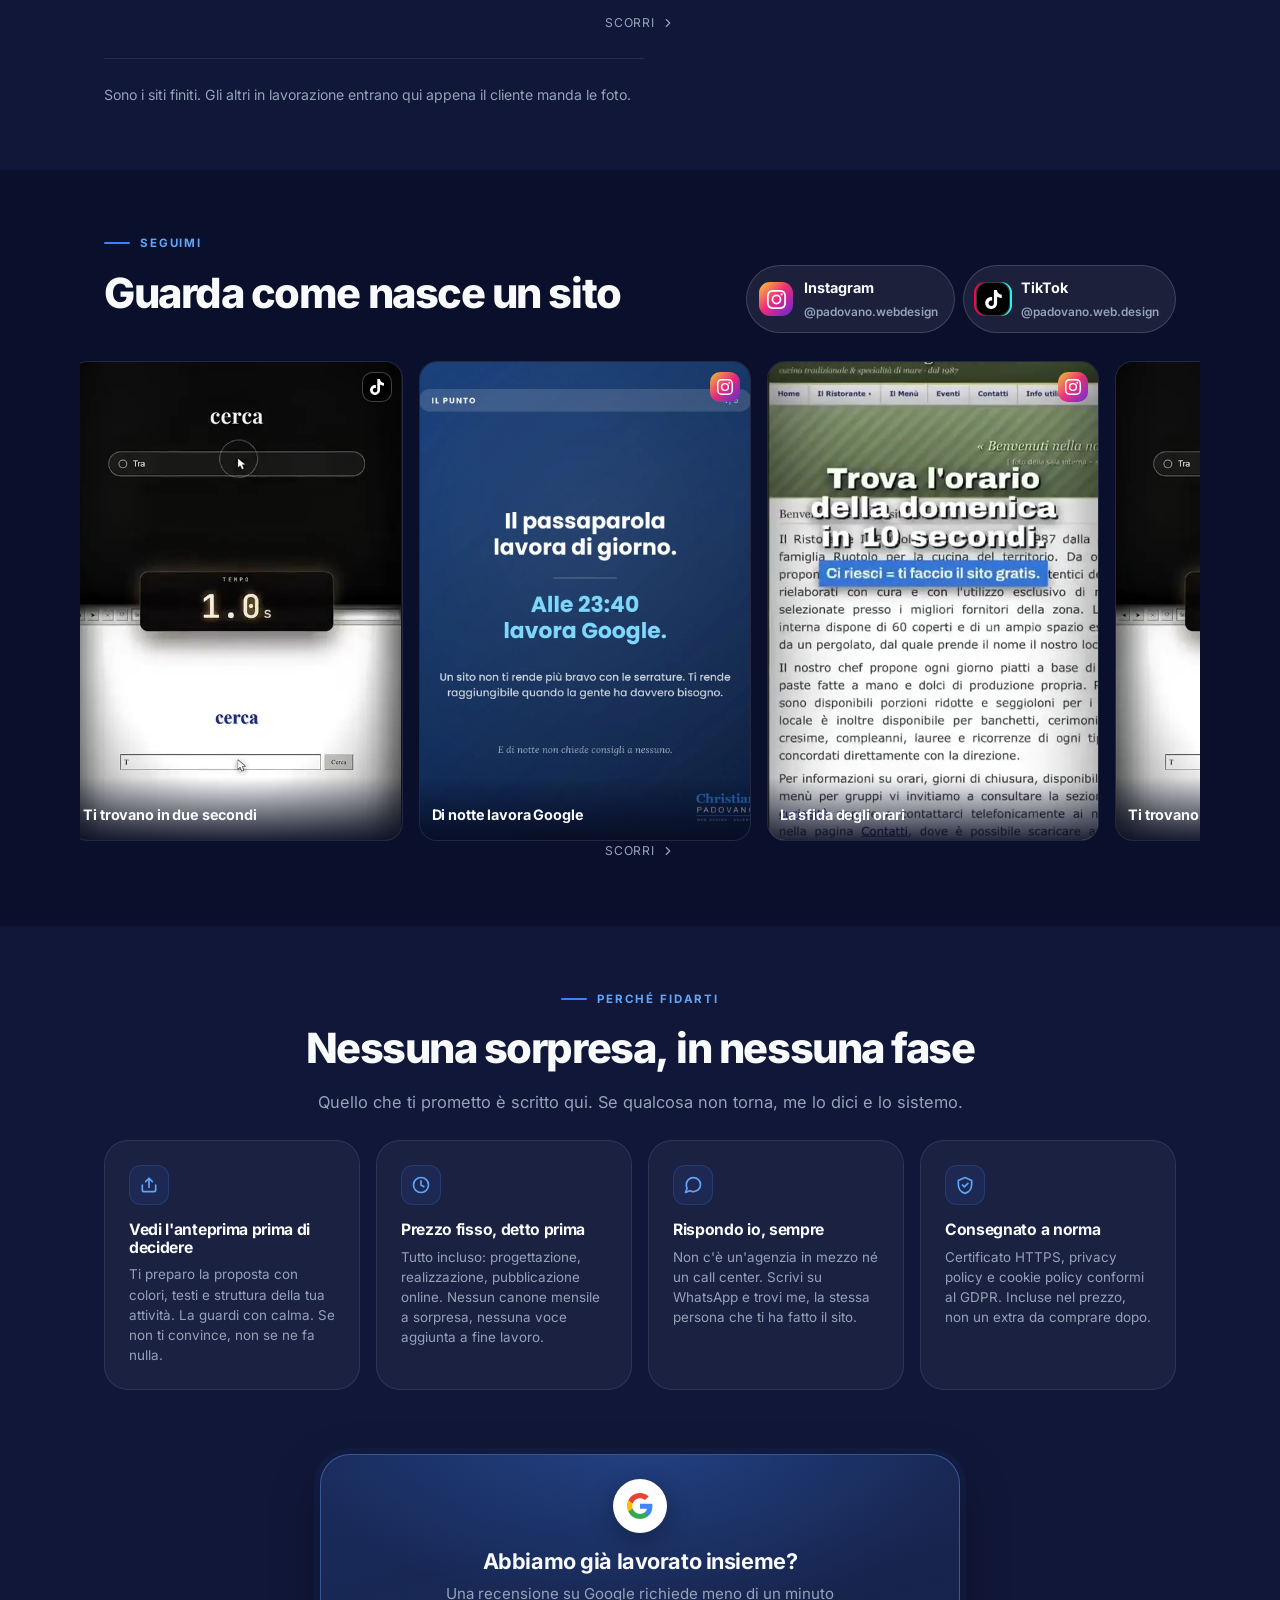
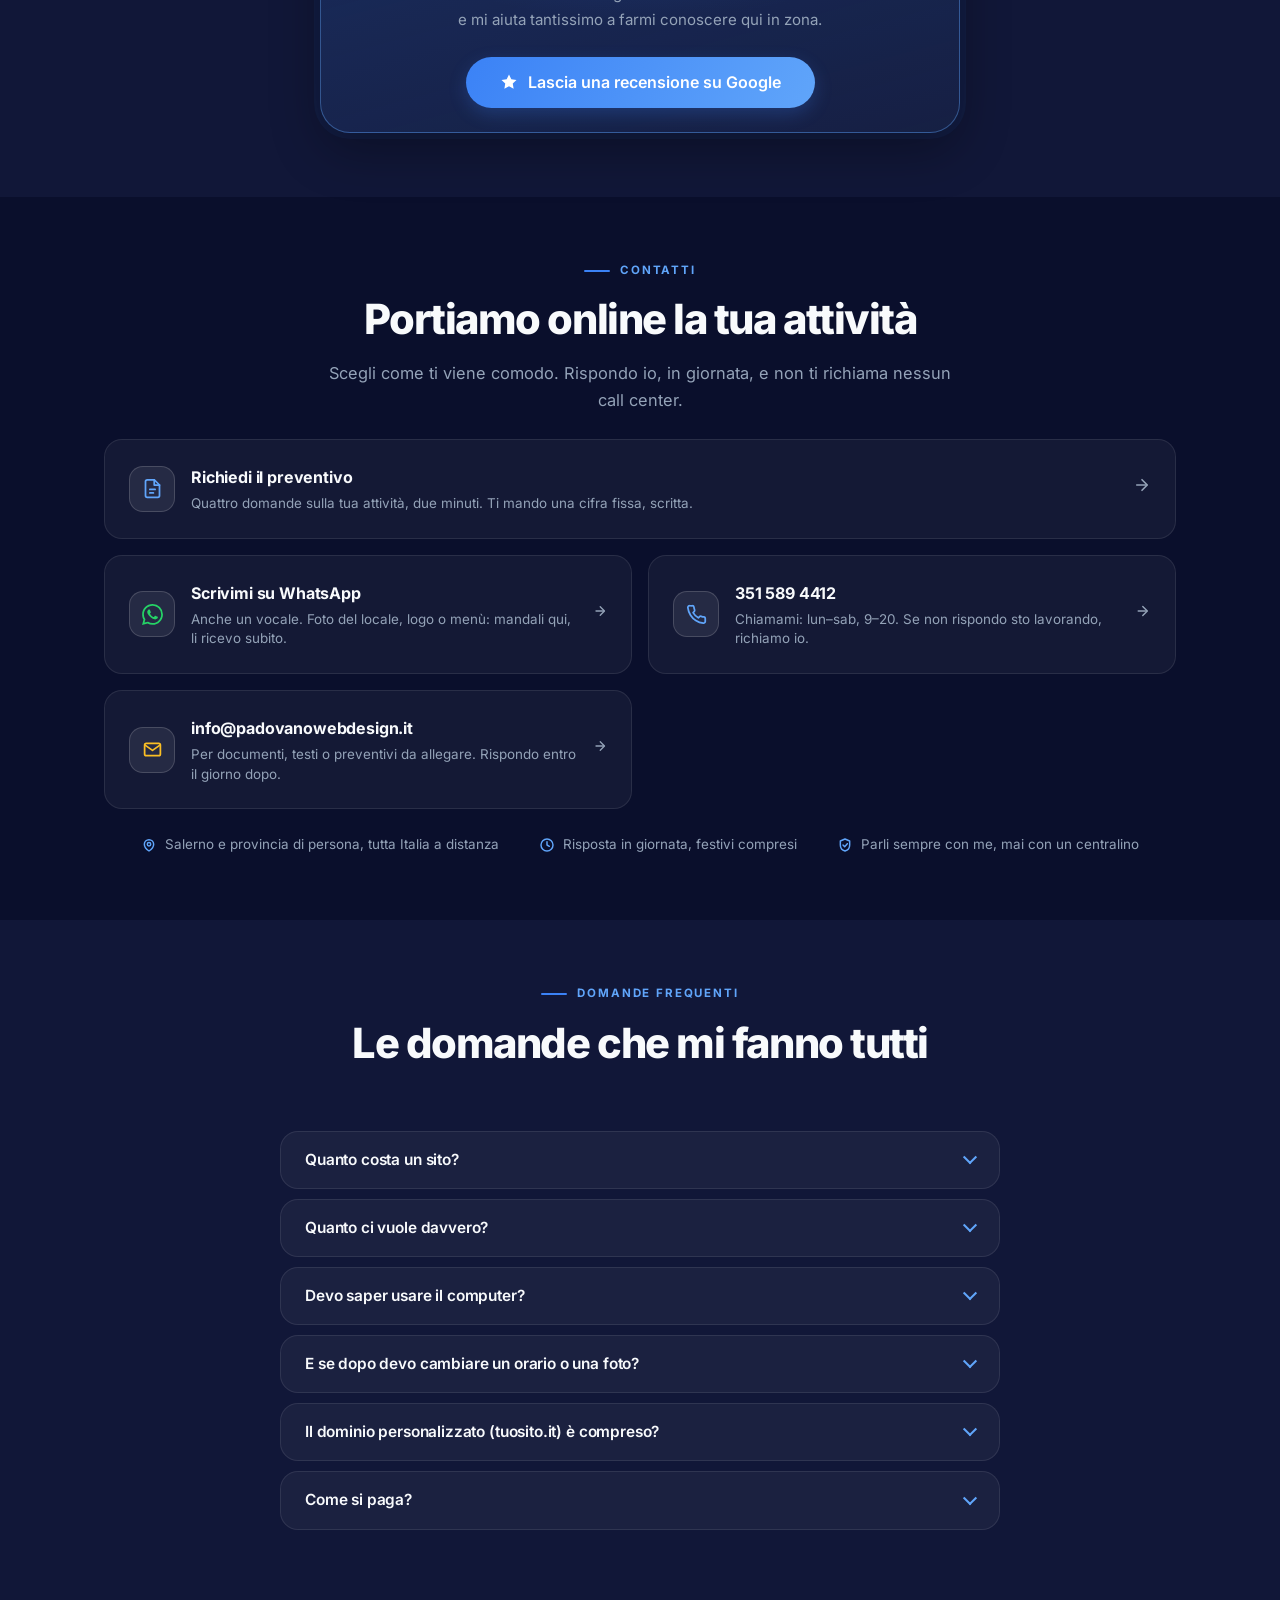
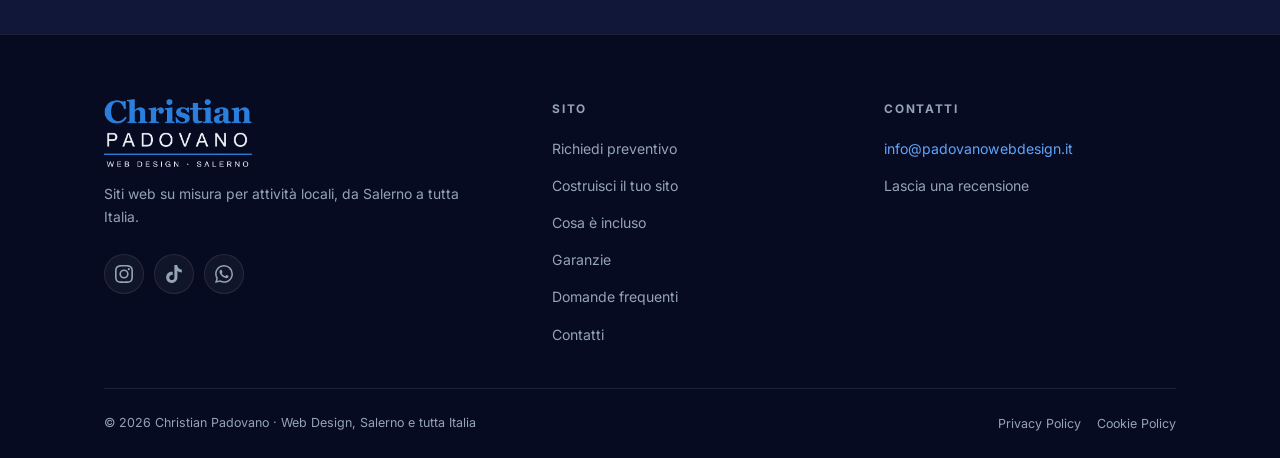
==== commit 40e4a6db: "Favicon dal logo vero e copertura estesa a tutta Italia La favicon era una "CP" ridisegnata con Geor" ====
--- a/index.html
+++ b/index.html
@@ -3,17 +3,17 @@
 <head>
   <meta charset="UTF-8">
   <meta name="viewport" content="width=device-width, initial-scale=1.0">
-  <title>Christian Padovano — Siti Web Salerno | Web Designer Salerno e Provincia</title>
-  <meta name="description" content="Realizzo siti web professionali per attività locali a Salerno e provincia. Sito vetrina su misura, pronto in pochi giorni. Vedi l&#39;anteprima prima di decidere: preventivo gratuito.">
-  <meta name="keywords" content="siti web Salerno, web designer Salerno, realizzazione siti web, siti web per attività locali, web design Salerno e provincia">
+  <title>Christian Padovano — Siti Web a Salerno e in tutta Italia | Web Designer</title>
+  <meta name="description" content="Realizzo siti web professionali per attività locali: di persona a Salerno e provincia, da remoto in tutta Italia. Sito su misura, pronto in pochi giorni. Vedi l&#39;anteprima prima di decidere: preventivo gratuito.">
+  <meta name="keywords" content="siti web Salerno, web designer Salerno, siti web tutta Italia, realizzazione siti web online, siti web per attività locali, web design Salerno e provincia">
   <meta name="author" content="Christian Padovano">
   <meta name="robots" content="index, follow">
   <meta name="theme-color" content="#0A0F2C">
   <link rel="canonical" href="https://padovanowebdesign.it">
 
   <!-- Open Graph -->
-  <meta property="og:title" content="Christian Padovano — Web Designer a Salerno">
-  <meta property="og:description" content="Siti web professionali per attività locali a Salerno e provincia. Pronto in pochi giorni, anteprima prima di decidere.">
+  <meta property="og:title" content="Christian Padovano — Web Designer a Salerno, lavoro in tutta Italia">
+  <meta property="og:description" content="Siti web professionali per attività locali, da Salerno a tutta Italia. Pronto in pochi giorni, anteprima prima di decidere.">
   <meta property="og:type" content="website">
   <meta property="og:locale" content="it_IT">
   <meta property="og:url" content="https://padovanowebdesign.it">
@@ -21,8 +21,8 @@
 
   <!-- Twitter -->
   <meta name="twitter:card" content="summary_large_image">
-  <meta name="twitter:title" content="Christian Padovano — Web Designer a Salerno">
-  <meta name="twitter:description" content="Siti web professionali per attività locali a Salerno e provincia. Pronto in pochi giorni, anteprima prima di decidere.">
+  <meta name="twitter:title" content="Christian Padovano — Web Designer a Salerno, lavoro in tutta Italia">
+  <meta name="twitter:description" content="Siti web professionali per attività locali, da Salerno a tutta Italia. Pronto in pochi giorni, anteprima prima di decidere.">
 
   <!-- Favicon -->
   <meta property="og:image" content="https://padovanowebdesign.it/assets/og-image.jpg">
@@ -30,7 +30,11 @@
   <meta property="og:image:height" content="630">
   <meta name="twitter:image" content="https://padovanowebdesign.it/assets/og-image.jpg">
 
-  <link rel="icon" type="image/svg+xml" href="favicon.svg">
+  <link rel="icon" type="image/svg+xml" href="favicon.svg?v=2">
+  <link rel="icon" type="image/png" sizes="32x32" href="assets/favicon-32.png?v=2">
+  <link rel="icon" type="image/png" sizes="16x16" href="assets/favicon-16.png?v=2">
+  <link rel="alternate icon" href="favicon.ico?v=2" sizes="16x16 32x32 48x48">
+  <link rel="apple-touch-icon" sizes="180x180" href="apple-touch-icon.png?v=2">
 
   <!-- Font: Inter (tutto) + Playfair Display (solo accenti) -->  <link rel="stylesheet" href="assets/fonts/font.css?v=1">
 
@@ -47,7 +51,7 @@
     "@context": "https://schema.org",
     "@type": "LocalBusiness",
     "name": "Christian Padovano Web Design",
-    "description": "Realizzazione siti web professionali per attività locali a Salerno e provincia",
+    "description": "Realizzazione siti web professionali per attività locali: di persona a Salerno e provincia, da remoto in tutta Italia",
     "url": "https://padovanowebdesign.it",
     "telephone": "+393515894412",
     "email": "info@padovanowebdesign.it",
@@ -57,7 +61,10 @@
       "addressRegion": "Campania",
       "addressCountry": "IT"
     },
-    "areaServed": { "@type": "Place", "name": "Salerno e provincia" },
+    "areaServed": [
+      { "@type": "Country", "name": "Italia" },
+      { "@type": "Place", "name": "Salerno e provincia" }
+    ],
     "sameAs": [
       "https://instagram.com/padovano.webdesign",
       "https://tiktok.com/@padovano.web.design"
@@ -105,7 +112,7 @@
     <div class="hero__velo" aria-hidden="true"></div>
 
     <div class="container hero__content">
-      <p class="eyebrow" data-aos="fade-up">Web Designer · Salerno e provincia</p>
+      <p class="eyebrow" data-aos="fade-up">Web Designer · Salerno e tutta Italia</p>
 
       <h1 class="hero__title" data-aos="fade-up" data-aos-delay="50">
         Porto la tua attività su Google.
@@ -149,7 +156,7 @@
         <div class="chi-sono__text" data-aos="fade-up">
           <p class="eyebrow">Chi sono</p>
           <h2 class="section__title">Una persona sola, dal primo messaggio al sito online.</h2>
-          <p>Mi chiamo Christian e sono di Corbara, in provincia di Salerno. Creo <strong>siti web per attività locali</strong> — dal ristorante al parrucchiere, dall'idraulico allo studio professionale.</p>
+          <p>Mi chiamo Christian e sono di Corbara, in provincia di Salerno. Creo <strong>siti web per attività locali</strong> — dal ristorante al parrucchiere, dall'idraulico allo studio professionale. <strong>Lavoro in tutta Italia</strong>: in zona ci vediamo di persona, altrove facciamo tutto a distanza, con gli stessi tempi.</p>
           <p>Seguo personalmente ogni fase: ascolto le tue esigenze, progetto il sito, lo costruisco e lo pubblico. Nessun passaggio complicato, nessun termine tecnico incomprensibile.</p>
         </div>
 
@@ -670,7 +677,7 @@
       <ul class="contatti2__note" data-aos="fade-up" data-aos-delay="80">
         <li>
           <svg viewBox="0 0 24 24" fill="none" stroke="currentColor" stroke-width="2.2" stroke-linecap="round" stroke-linejoin="round" aria-hidden="true"><path d="M12 21s-7-4.4-7-10a7 7 0 1 1 14 0c0 5.6-7 10-7 10Z"/><circle cx="12" cy="11" r="2.6"/></svg>
-          Salerno e provincia, di persona quando serve
+          Salerno e provincia di persona, tutta Italia a distanza
         </li>
         <li>
           <svg viewBox="0 0 24 24" fill="none" stroke="currentColor" stroke-width="2.2" stroke-linecap="round" stroke-linejoin="round" aria-hidden="true"><circle cx="12" cy="12" r="9"/><polyline points="12 7 12 12 15.5 14"/></svg>
@@ -740,7 +747,7 @@
           <div class="footer__logo">
             <img class="marchio" src="assets/logo.png" alt="Christian Padovano — Web Design, Salerno" width="1002" height="460" decoding="async">
           </div>
-          <p class="footer__tagline">Siti web su misura per attività locali a Salerno e provincia.</p>
+          <p class="footer__tagline">Siti web su misura per attività locali, da Salerno a tutta Italia.</p>
           <ul class="social__icons">
             <li>
               <a href="https://instagram.com/padovano.webdesign" target="_blank" rel="noopener" class="social__icon social__icon--ig" aria-label="Instagram (si apre in una nuova scheda)">
@@ -786,7 +793,7 @@
         <!-- P.IVA: quando Christian l'apre, va scritta qui e diventa obbligatoria
              su ogni pagina. Finche' non c'e', la riga non si mette a meta':
              una "P.IVA —" vuota sembra un sito rotto. -->
-        <p class="footer__copy">&copy; 2026 Christian Padovano · Web Design, Salerno e provincia</p>
+        <p class="footer__copy">&copy; 2026 Christian Padovano · Web Design, Salerno e tutta Italia</p>
         <nav class="footer__legal" aria-label="Note legali">
           <a href="privacy.html">Privacy Policy</a>
           <a href="privacy.html#cookie">Cookie Policy</a>
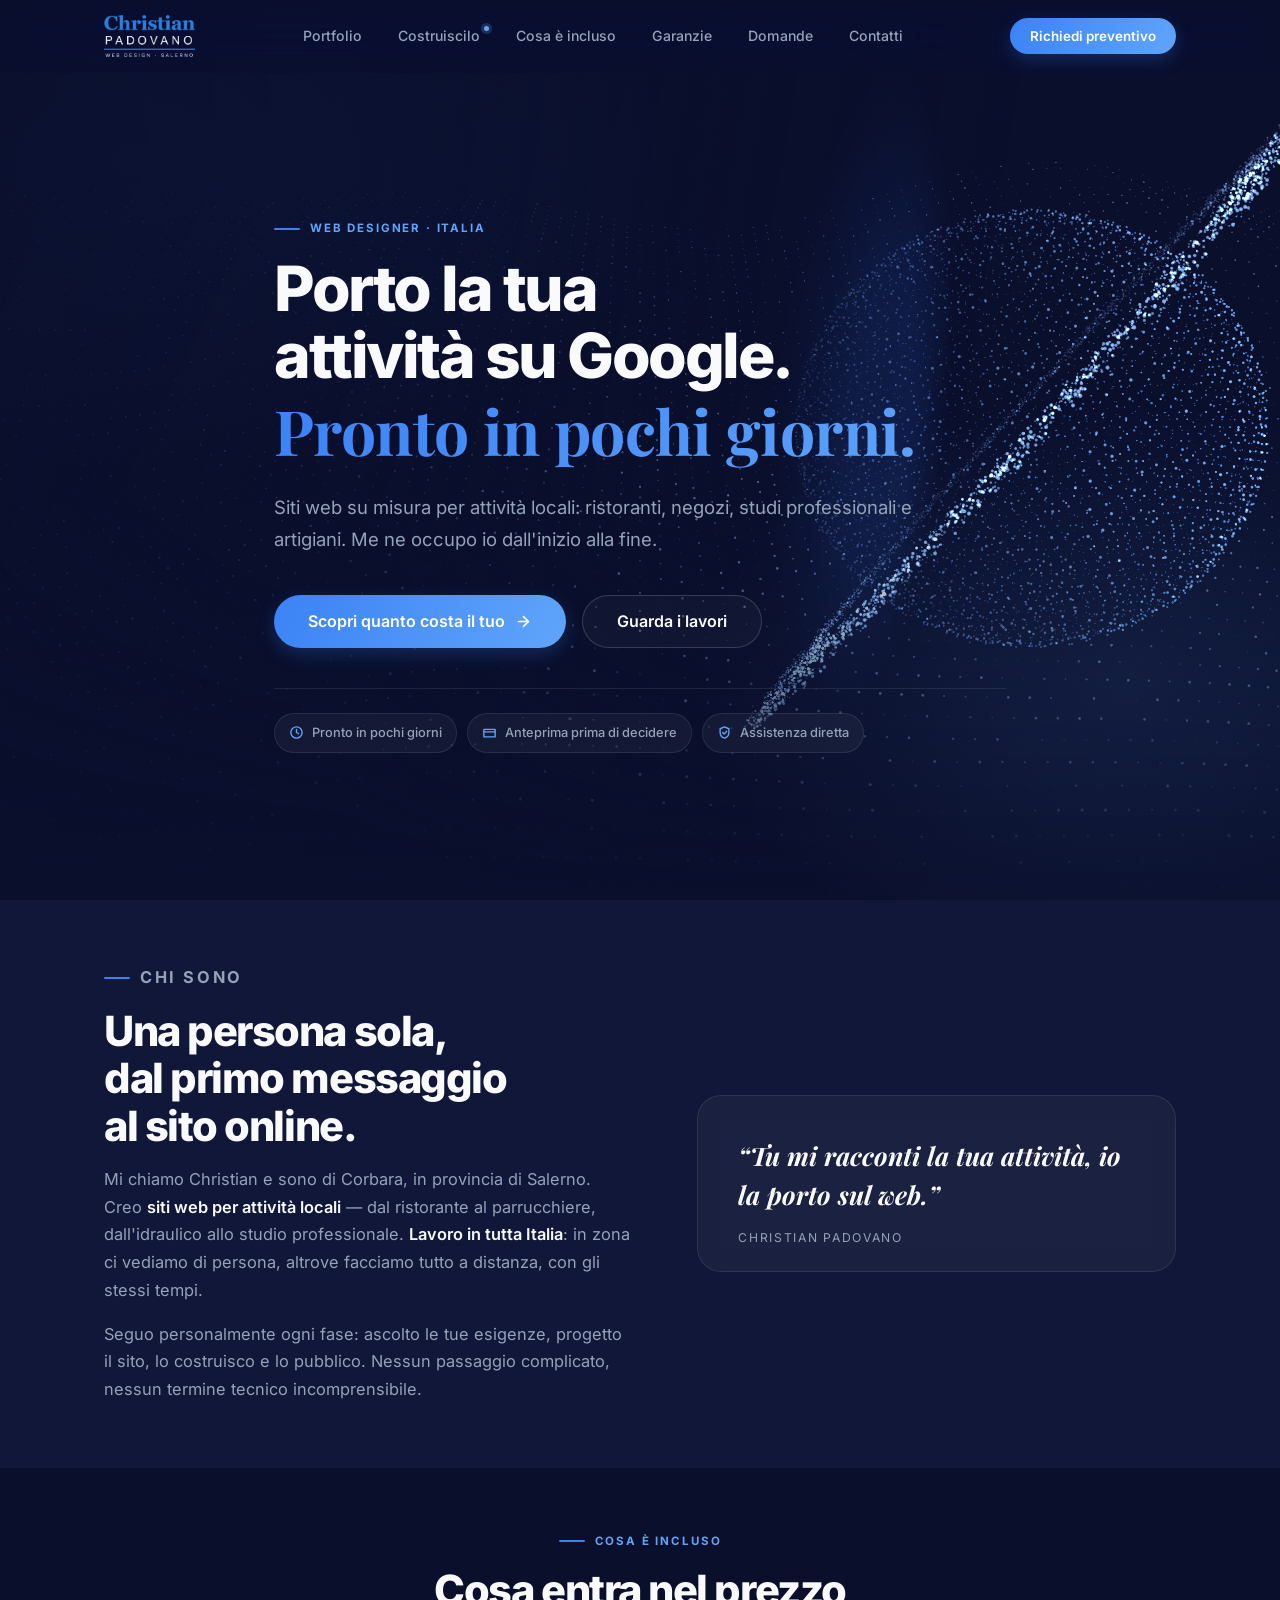
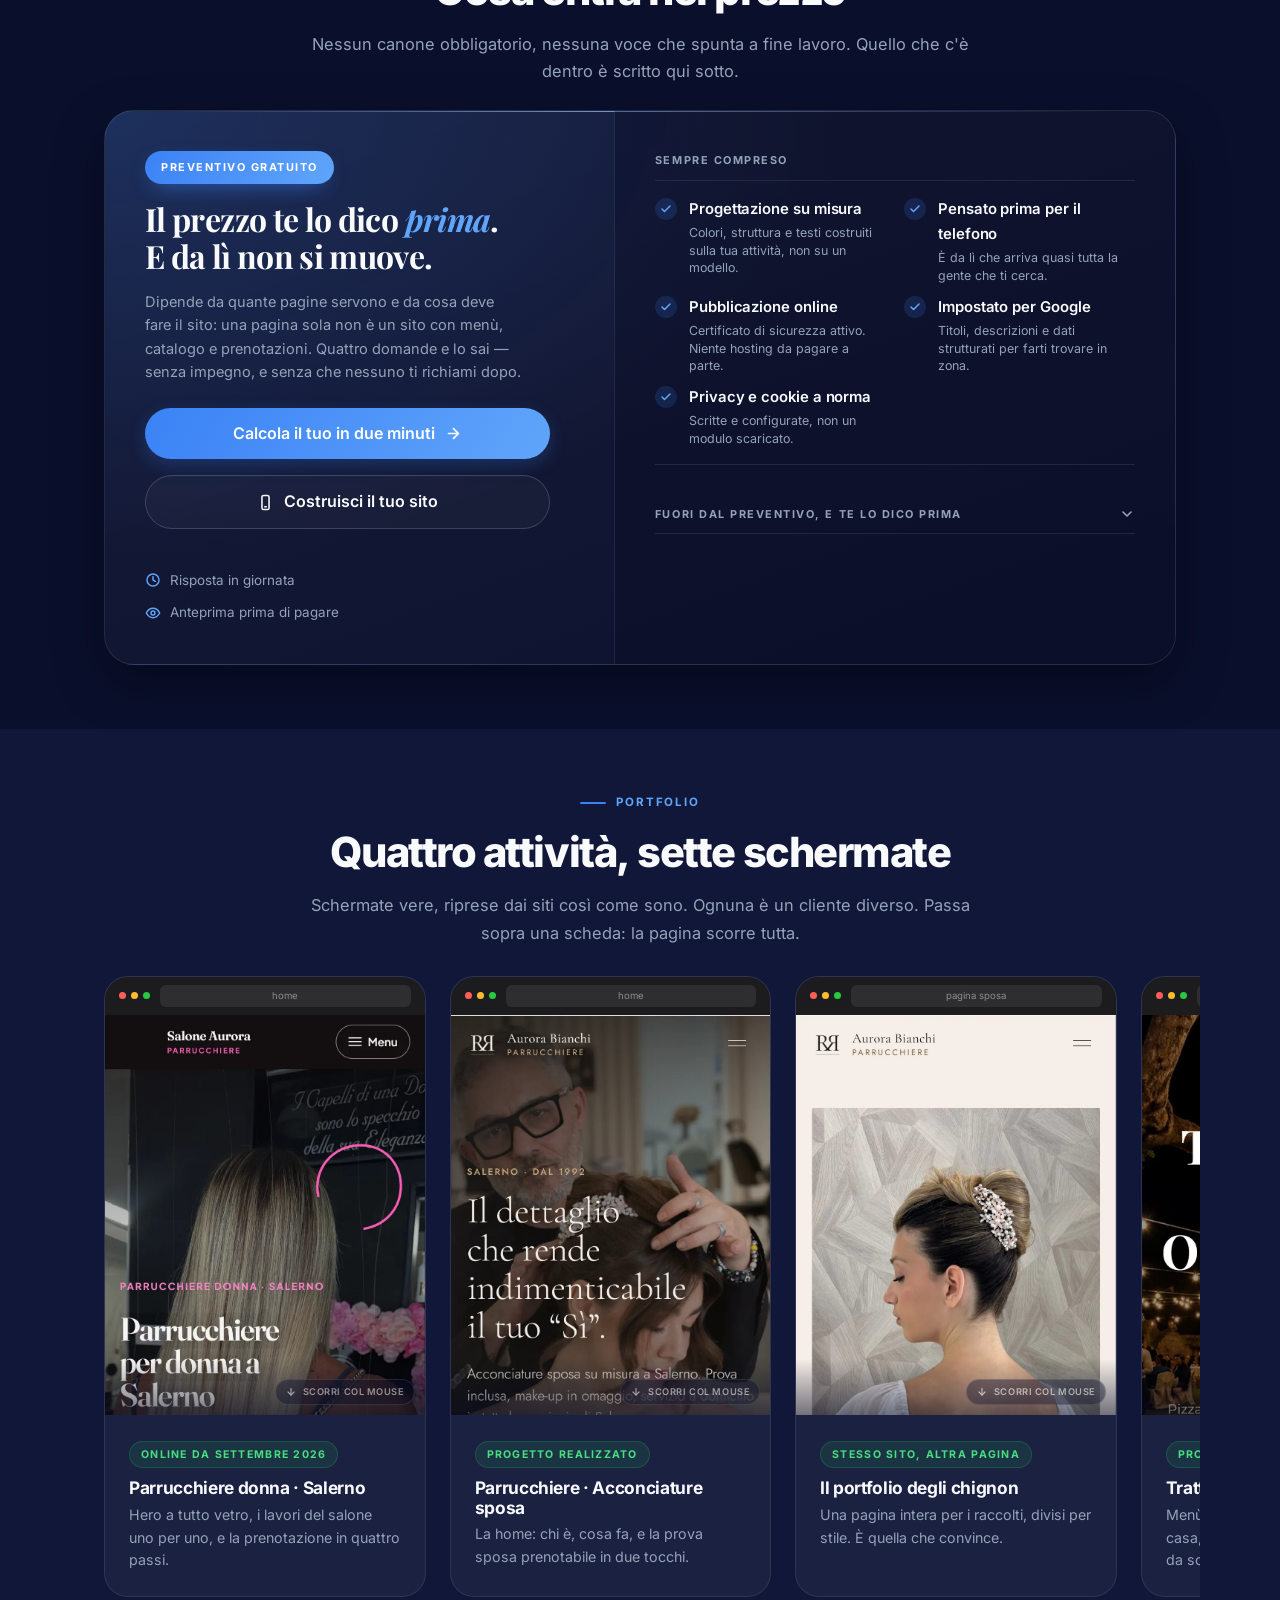
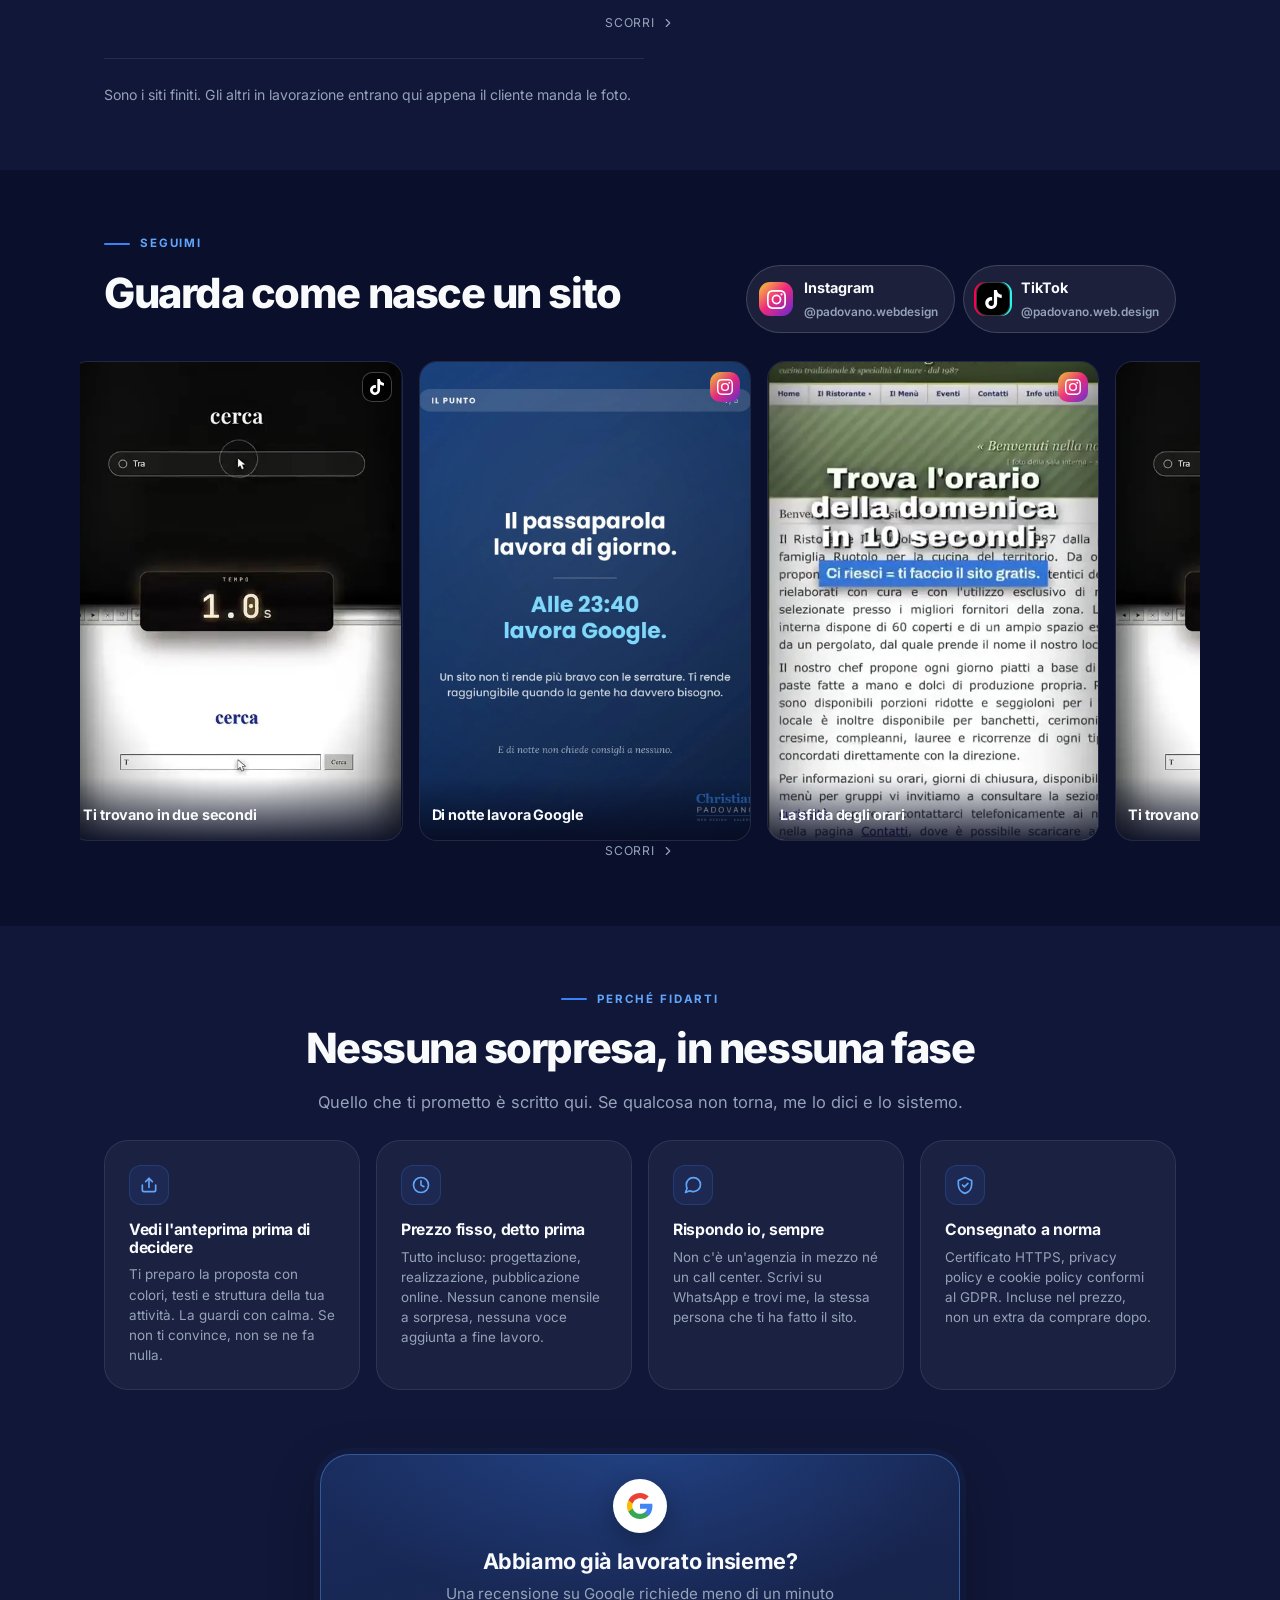
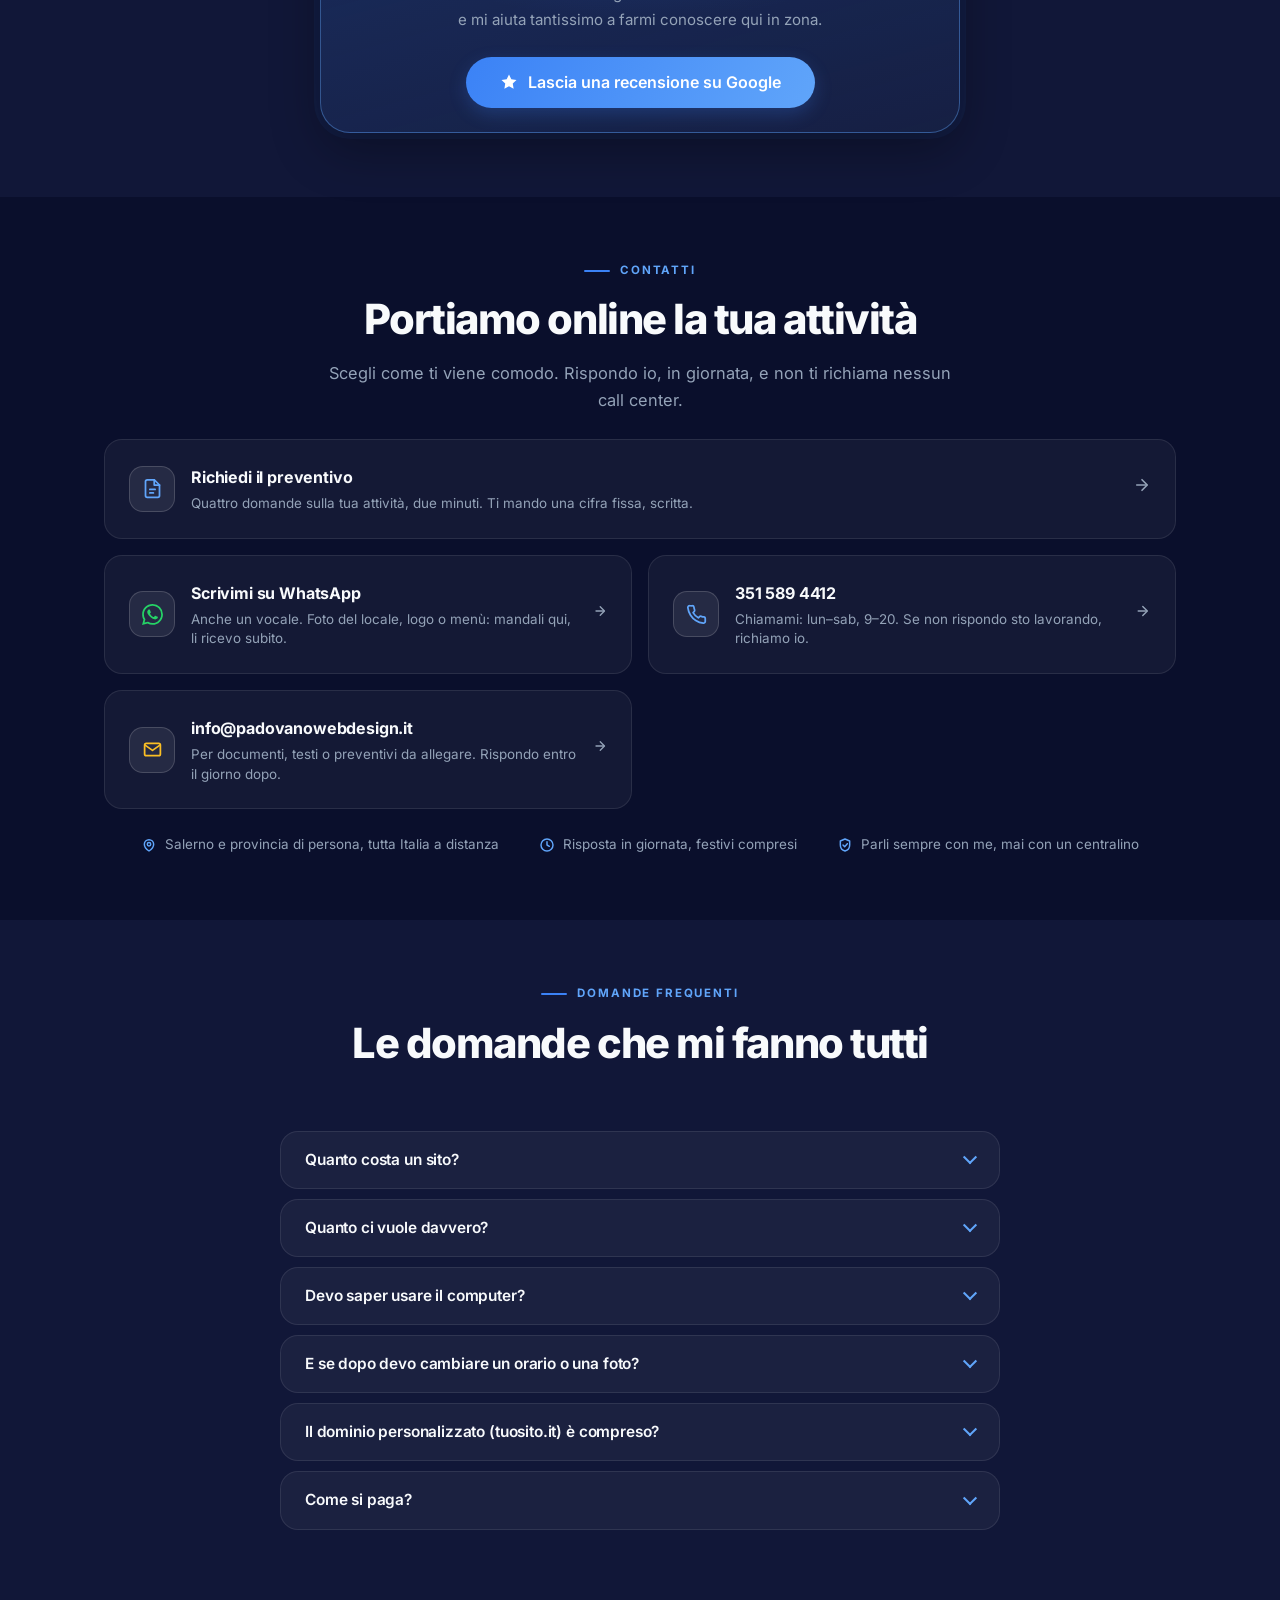
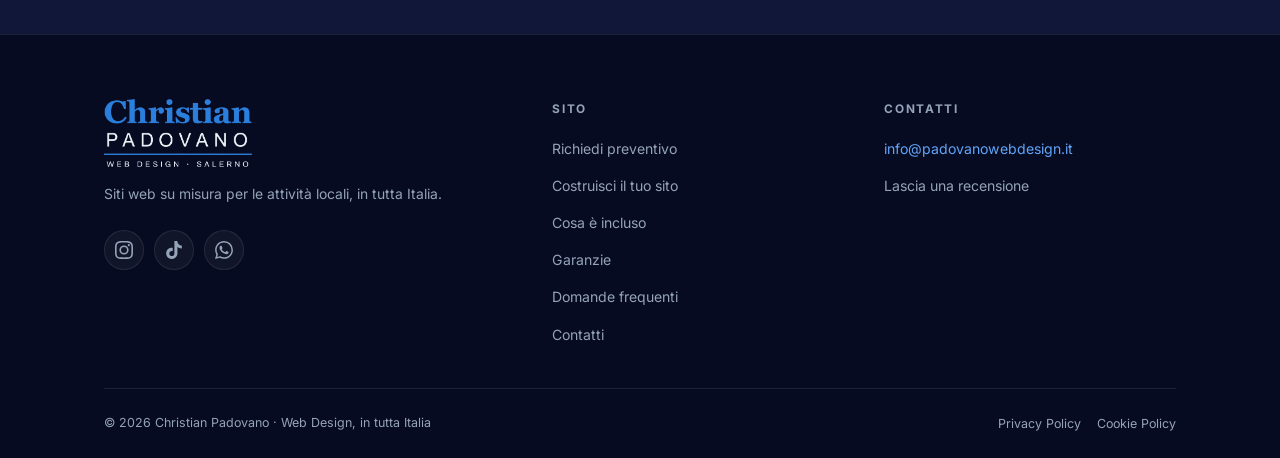
==== commit d201a7b6: "Favicon: monogramma CP a tutto sangue, e geografia piu' asciutta nei testi L'icona era una piastrell" ====
--- a/index.html
+++ b/index.html
@@ -12,7 +12,7 @@
   <link rel="canonical" href="https://padovanowebdesign.it">
 
   <!-- Open Graph -->
-  <meta property="og:title" content="Christian Padovano — Web Designer a Salerno, lavoro in tutta Italia">
+  <meta property="og:title" content="Christian Padovano — Web Designer, siti su misura in tutta Italia">
   <meta property="og:description" content="Siti web professionali per attività locali, da Salerno a tutta Italia. Pronto in pochi giorni, anteprima prima di decidere.">
   <meta property="og:type" content="website">
   <meta property="og:locale" content="it_IT">
@@ -21,7 +21,7 @@
 
   <!-- Twitter -->
   <meta name="twitter:card" content="summary_large_image">
-  <meta name="twitter:title" content="Christian Padovano — Web Designer a Salerno, lavoro in tutta Italia">
+  <meta name="twitter:title" content="Christian Padovano — Web Designer, siti su misura in tutta Italia">
   <meta name="twitter:description" content="Siti web professionali per attività locali, da Salerno a tutta Italia. Pronto in pochi giorni, anteprima prima di decidere.">
 
   <!-- Favicon -->
@@ -112,7 +112,7 @@
     <div class="hero__velo" aria-hidden="true"></div>
 
     <div class="container hero__content">
-      <p class="eyebrow" data-aos="fade-up">Web Designer · Salerno e tutta Italia</p>
+      <p class="eyebrow" data-aos="fade-up">Web Designer · Italia</p>
 
       <h1 class="hero__title" data-aos="fade-up" data-aos-delay="50">
         Porto la tua attività su Google.
@@ -747,7 +747,7 @@
           <div class="footer__logo">
             <img class="marchio" src="assets/logo.png" alt="Christian Padovano — Web Design, Salerno" width="1002" height="460" decoding="async">
           </div>
-          <p class="footer__tagline">Siti web su misura per attività locali, da Salerno a tutta Italia.</p>
+          <p class="footer__tagline">Siti web su misura per le attività locali, in tutta Italia.</p>
           <ul class="social__icons">
             <li>
               <a href="https://instagram.com/padovano.webdesign" target="_blank" rel="noopener" class="social__icon social__icon--ig" aria-label="Instagram (si apre in una nuova scheda)">
@@ -793,7 +793,7 @@
         <!-- P.IVA: quando Christian l'apre, va scritta qui e diventa obbligatoria
              su ogni pagina. Finche' non c'e', la riga non si mette a meta':
              una "P.IVA —" vuota sembra un sito rotto. -->
-        <p class="footer__copy">&copy; 2026 Christian Padovano · Web Design, Salerno e tutta Italia</p>
+        <p class="footer__copy">&copy; 2026 Christian Padovano · Web Design, in tutta Italia</p>
         <nav class="footer__legal" aria-label="Note legali">
           <a href="privacy.html">Privacy Policy</a>
           <a href="privacy.html#cookie">Cookie Policy</a>
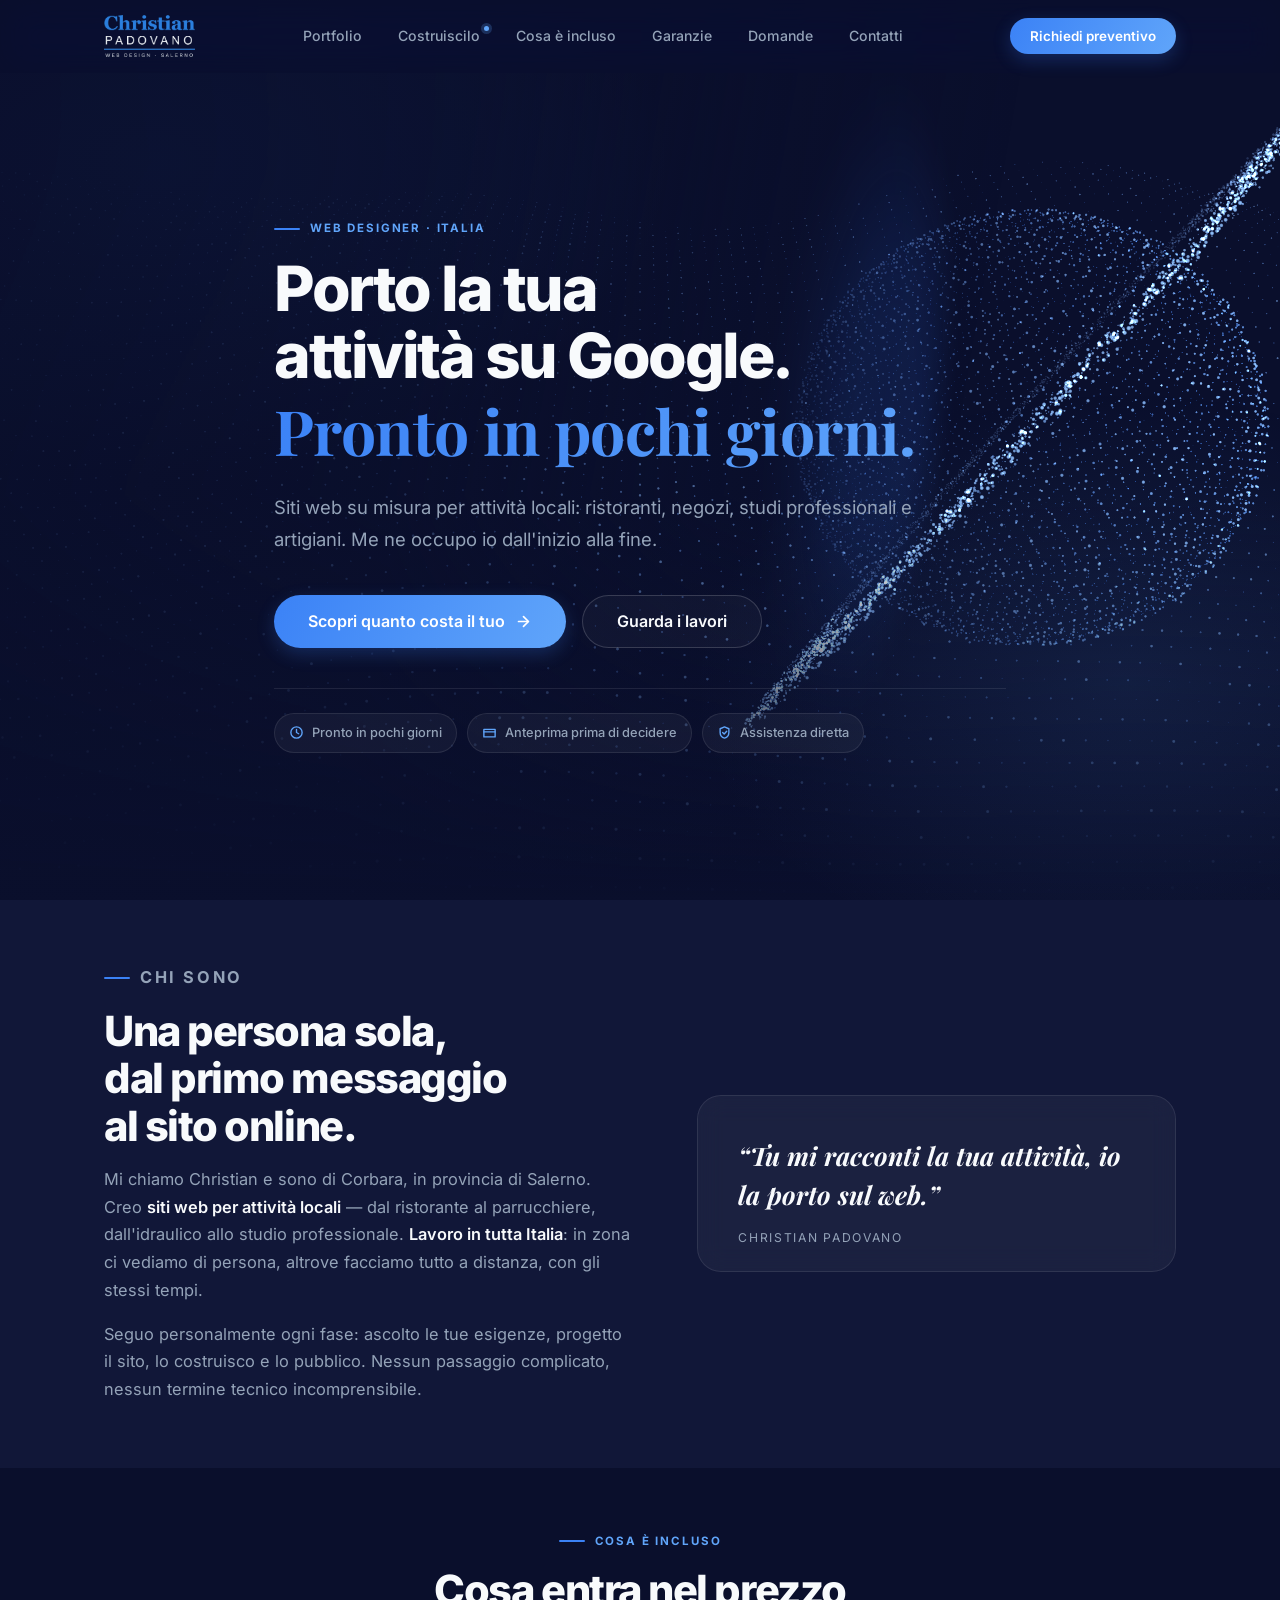
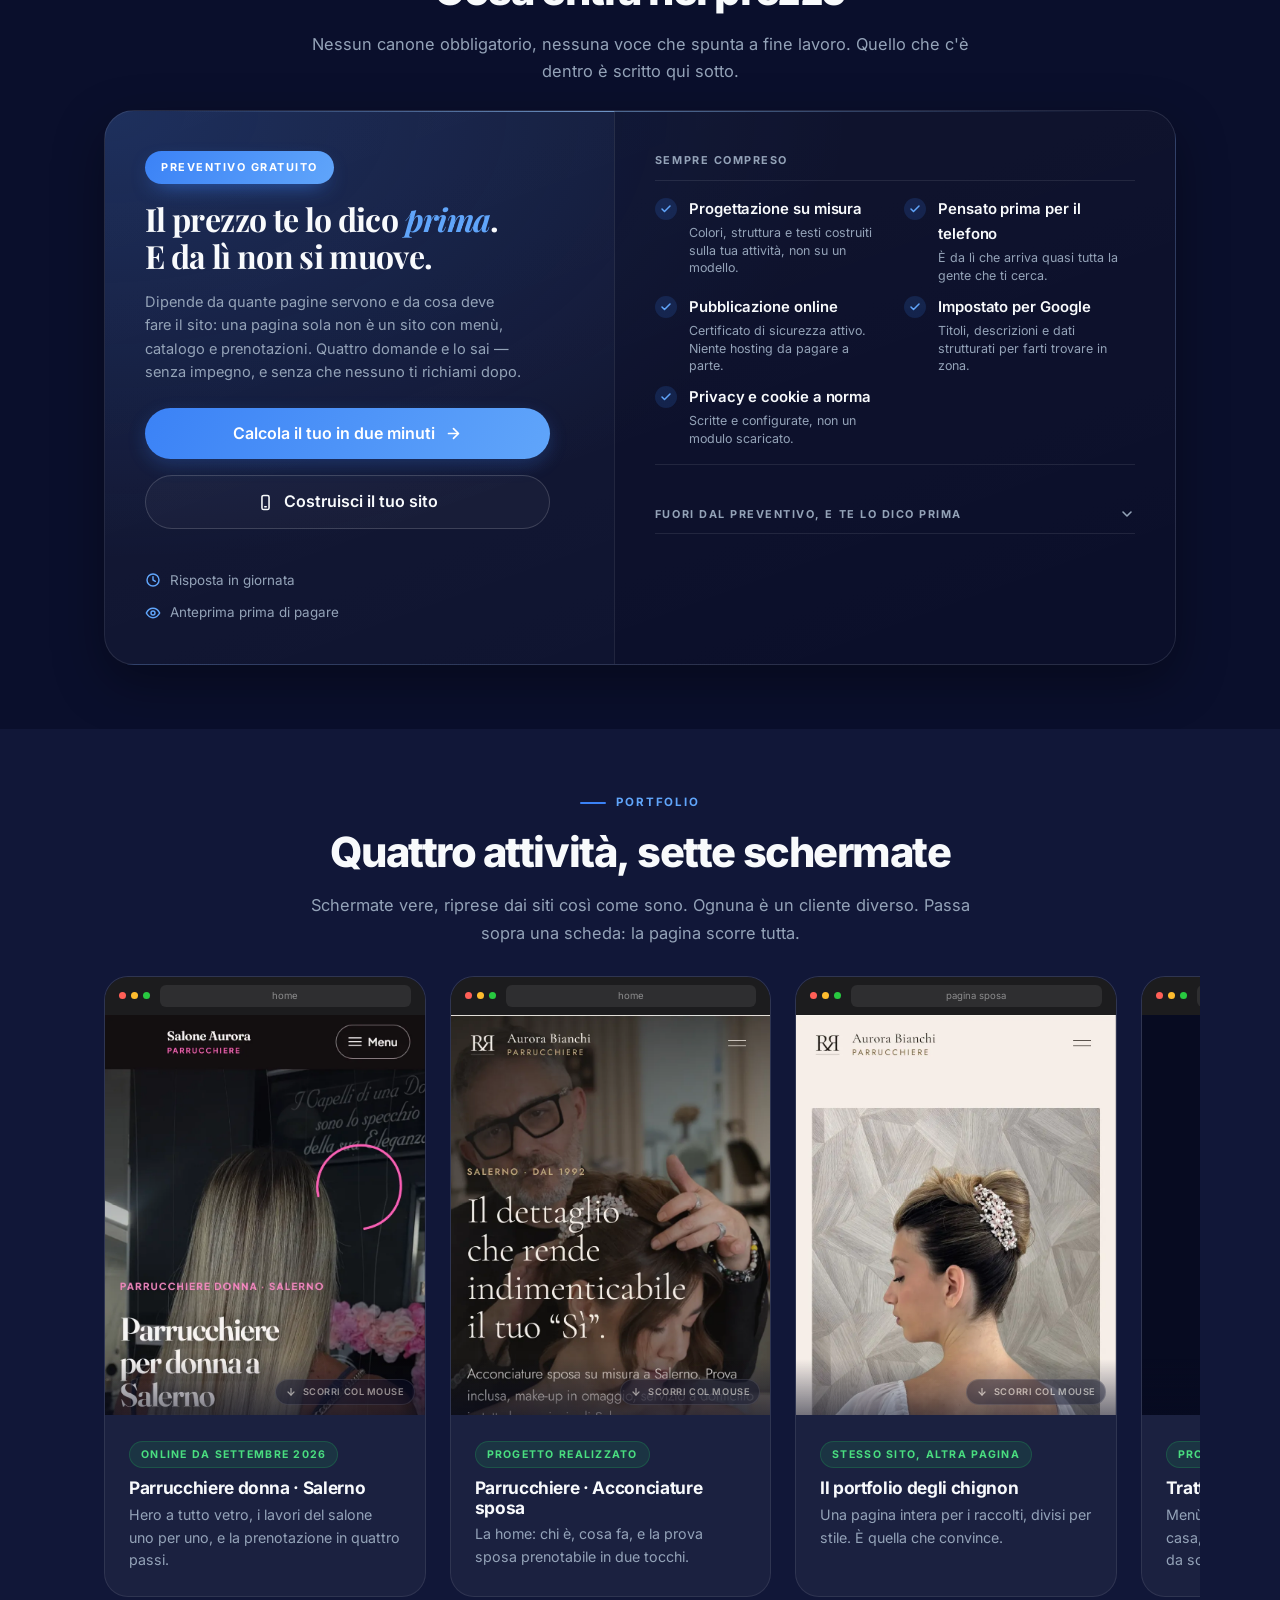
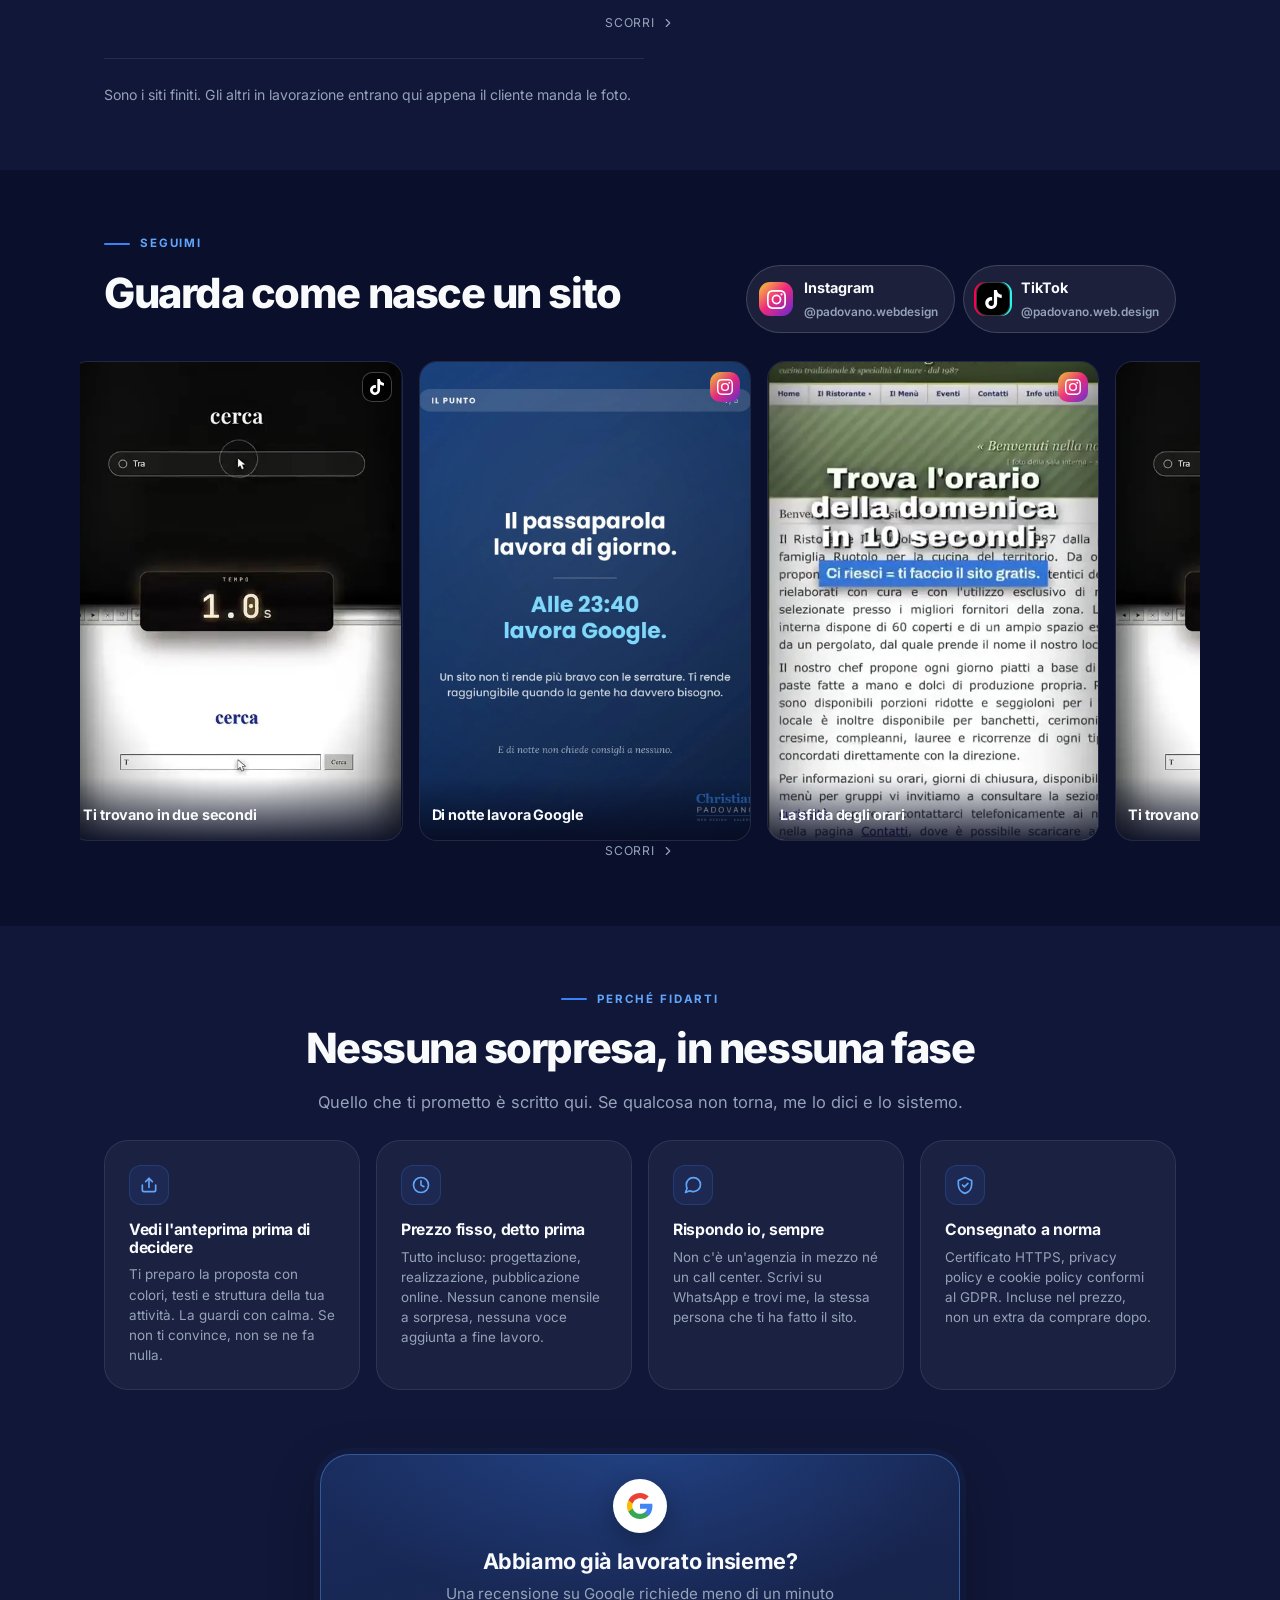
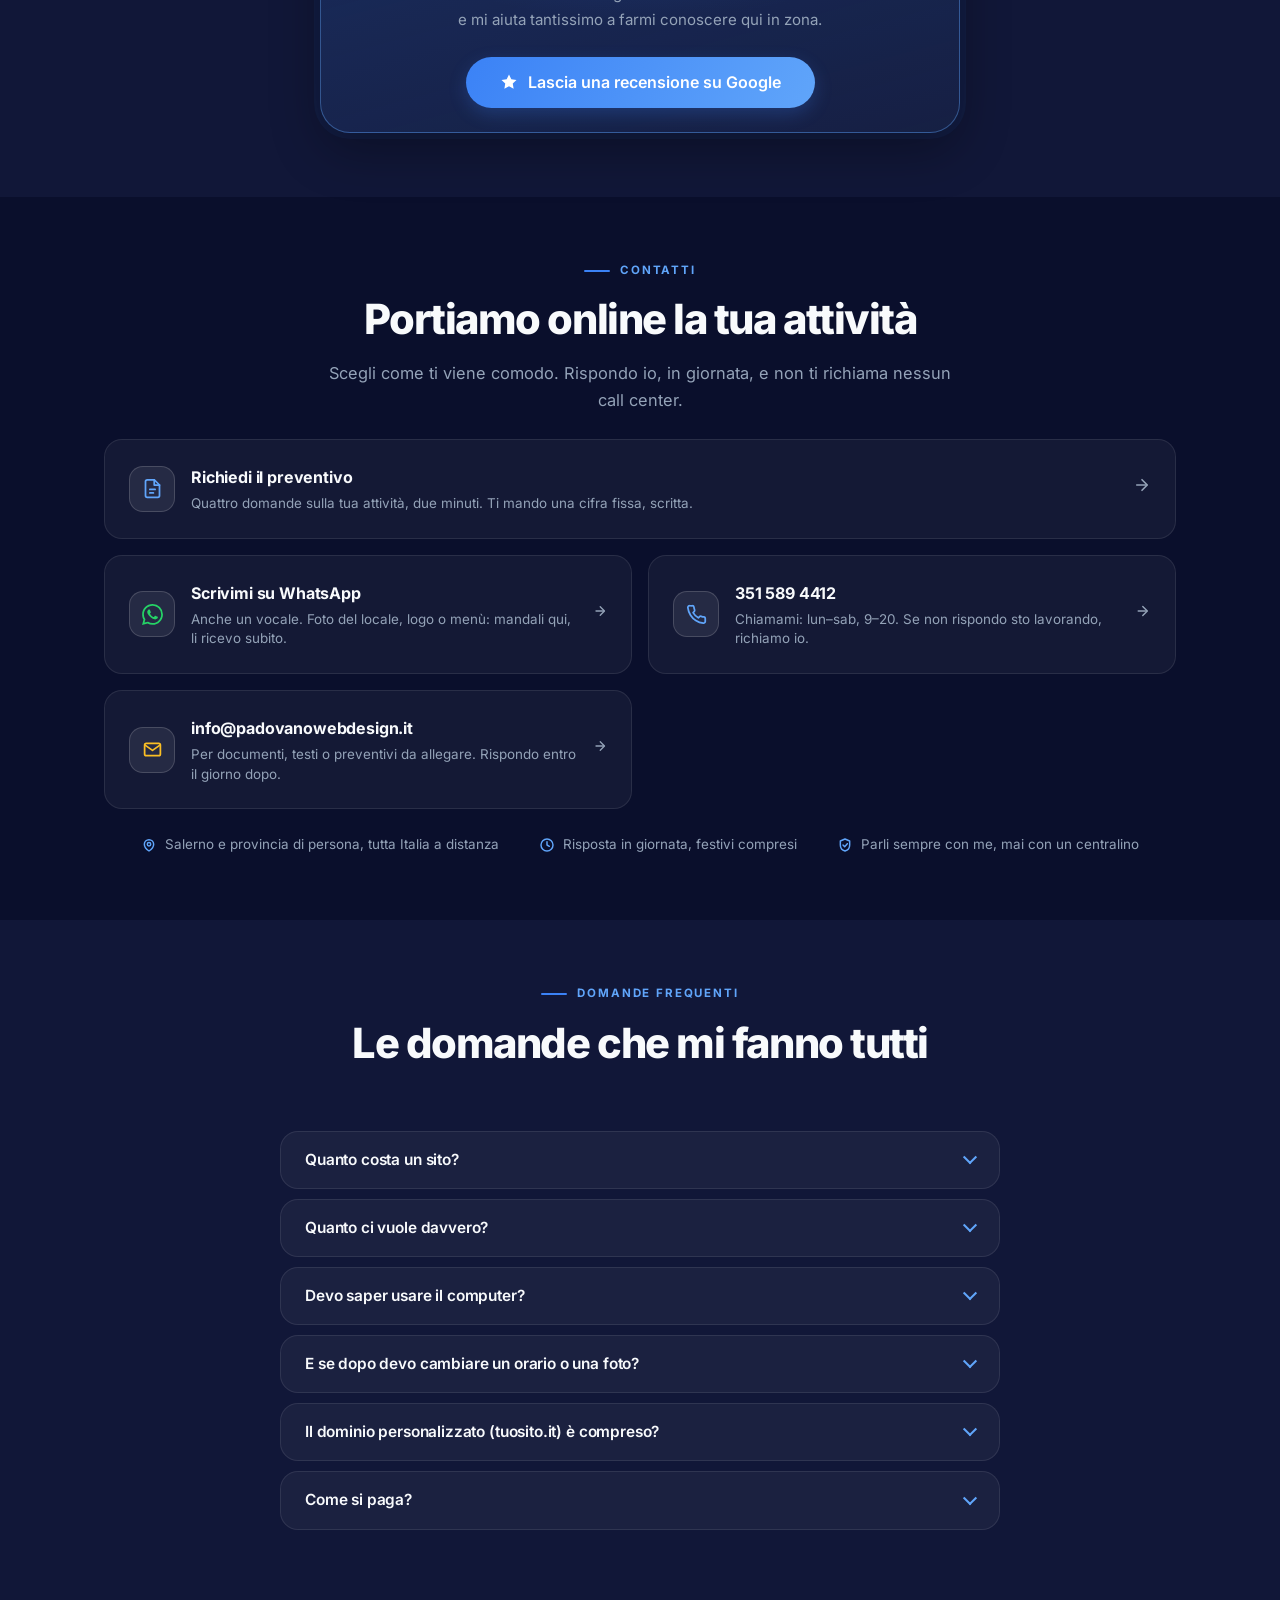
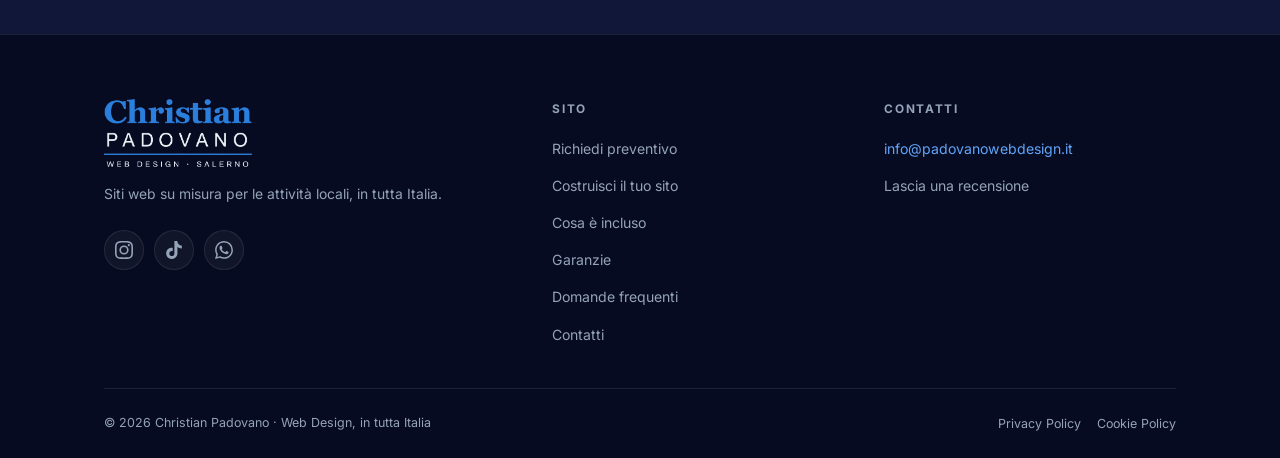
==== commit 781c91a8: "Icone: ?v=3 per scavalcare la cache, piu' il manifest con le icone maskable I file nuovi erano gia' " ====
--- a/index.html
+++ b/index.html
@@ -30,11 +30,12 @@
   <meta property="og:image:height" content="630">
   <meta name="twitter:image" content="https://padovanowebdesign.it/assets/og-image.jpg">
 
-  <link rel="icon" type="image/svg+xml" href="favicon.svg?v=2">
-  <link rel="icon" type="image/png" sizes="32x32" href="assets/favicon-32.png?v=2">
-  <link rel="icon" type="image/png" sizes="16x16" href="assets/favicon-16.png?v=2">
-  <link rel="alternate icon" href="favicon.ico?v=2" sizes="16x16 32x32 48x48">
-  <link rel="apple-touch-icon" sizes="180x180" href="apple-touch-icon.png?v=2">
+  <link rel="icon" type="image/svg+xml" href="favicon.svg?v=3">
+  <link rel="icon" type="image/png" sizes="32x32" href="assets/favicon-32.png?v=3">
+  <link rel="icon" type="image/png" sizes="16x16" href="assets/favicon-16.png?v=3">
+  <link rel="alternate icon" href="favicon.ico?v=3" sizes="16x16 32x32 48x48">
+  <link rel="apple-touch-icon" sizes="180x180" href="apple-touch-icon.png?v=3">
+  <link rel="manifest" href="site.webmanifest?v=3">
 
   <!-- Font: Inter (tutto) + Playfair Display (solo accenti) -->  <link rel="stylesheet" href="assets/fonts/font.css?v=1">
 
@@ -303,7 +304,7 @@
             <div class="browser-chrome__url">home</div>
           </div>
           <div class="shot">
-            <img class="shot__strip" src="assets/lavori/franco.webp?v=2" alt="Home del sito di un salone di parrucchiere per donna" loading="lazy" decoding="async">
+            <img class="shot__strip" src="assets/lavori/franco.webp?v=3" alt="Home del sito di un salone di parrucchiere per donna" loading="lazy" decoding="async">
             <span class="shot__pc" aria-hidden="true"><svg viewBox="0 0 24 24" fill="none" stroke="currentColor" stroke-width="2.4" stroke-linecap="round" stroke-linejoin="round"><path d="M12 5v13"/><path d="m6 12 6 6 6-6"/></svg>Scorri col mouse</span>
           </div>
           <div class="portfolio__info">
@@ -810,6 +811,6 @@
   <!-- ============ SCRIPTS ============ -->
   <script src="assets/lib/three.min.js"></script>
   <script src="assets/lib/aos.js"></script>
-  <script src="script.js?v=24"></script>
+  <script src="script.js?v=34"></script>
 </body>
 </html>
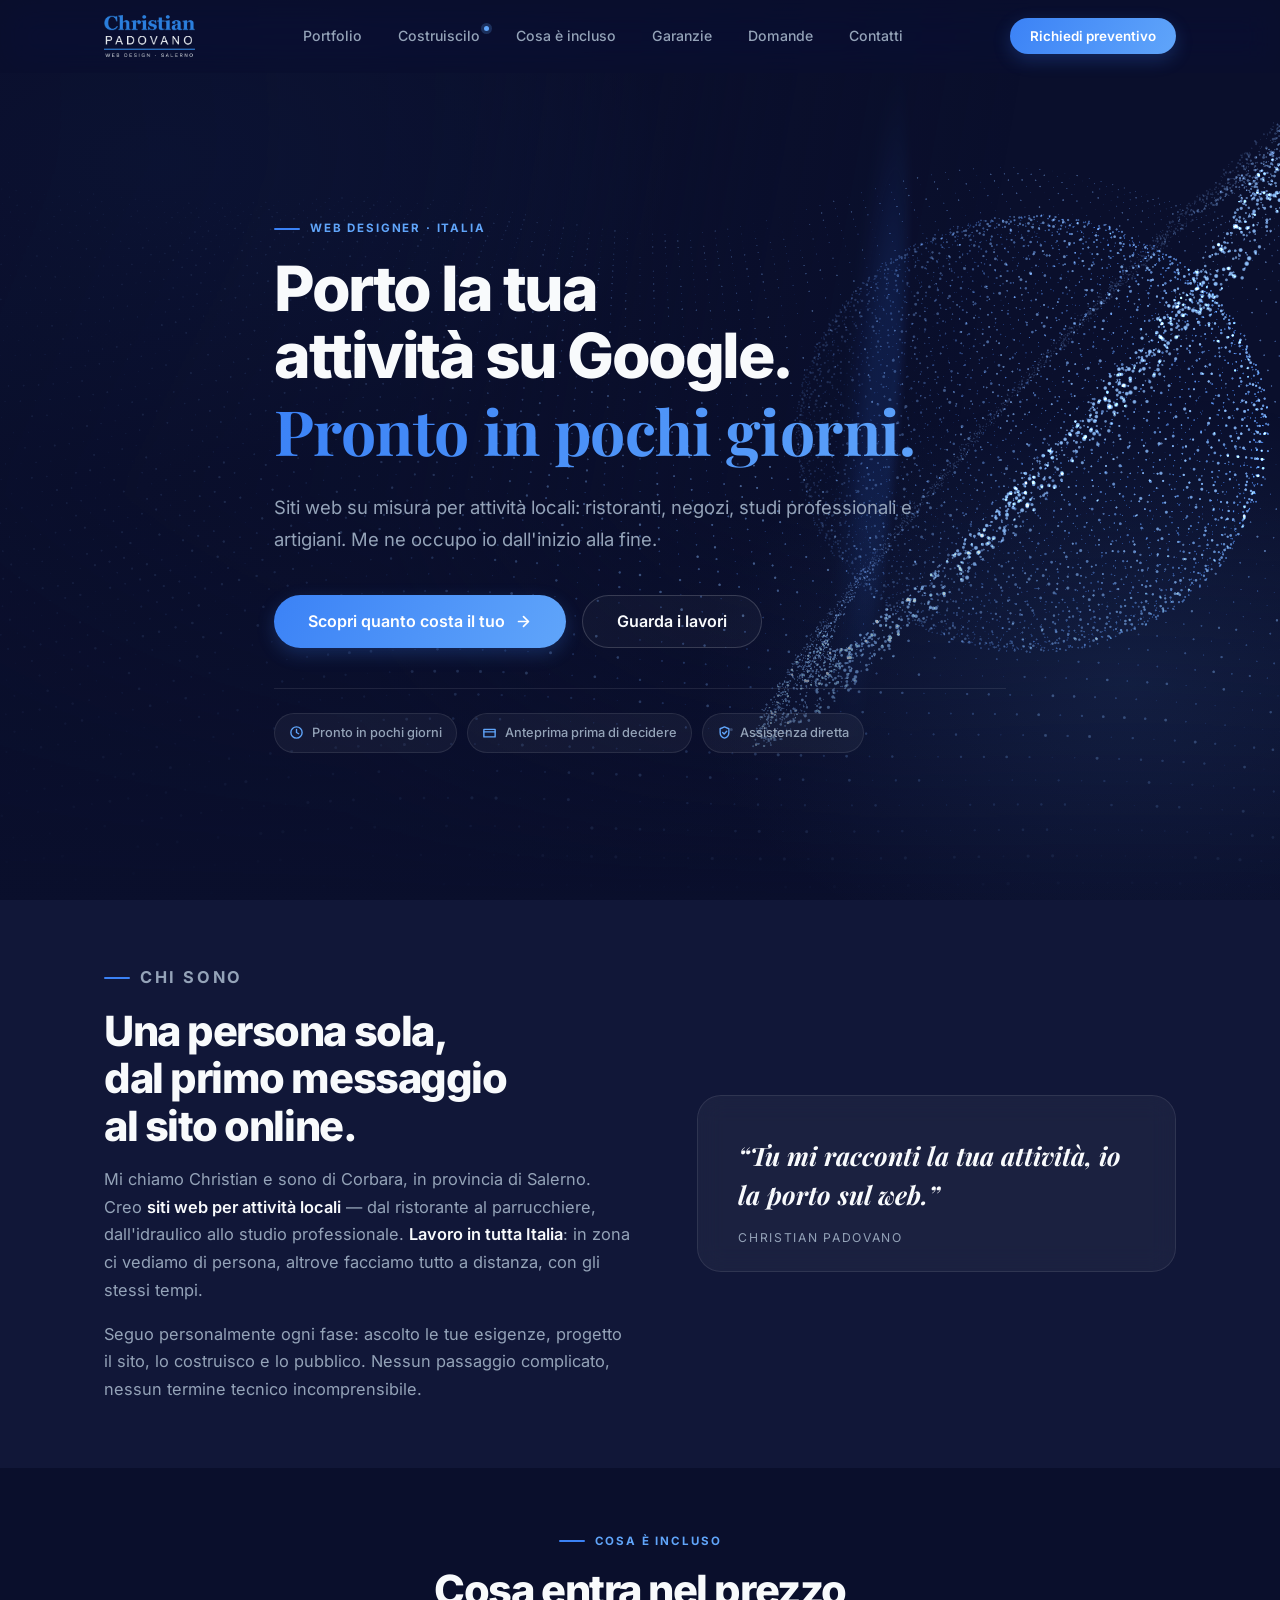
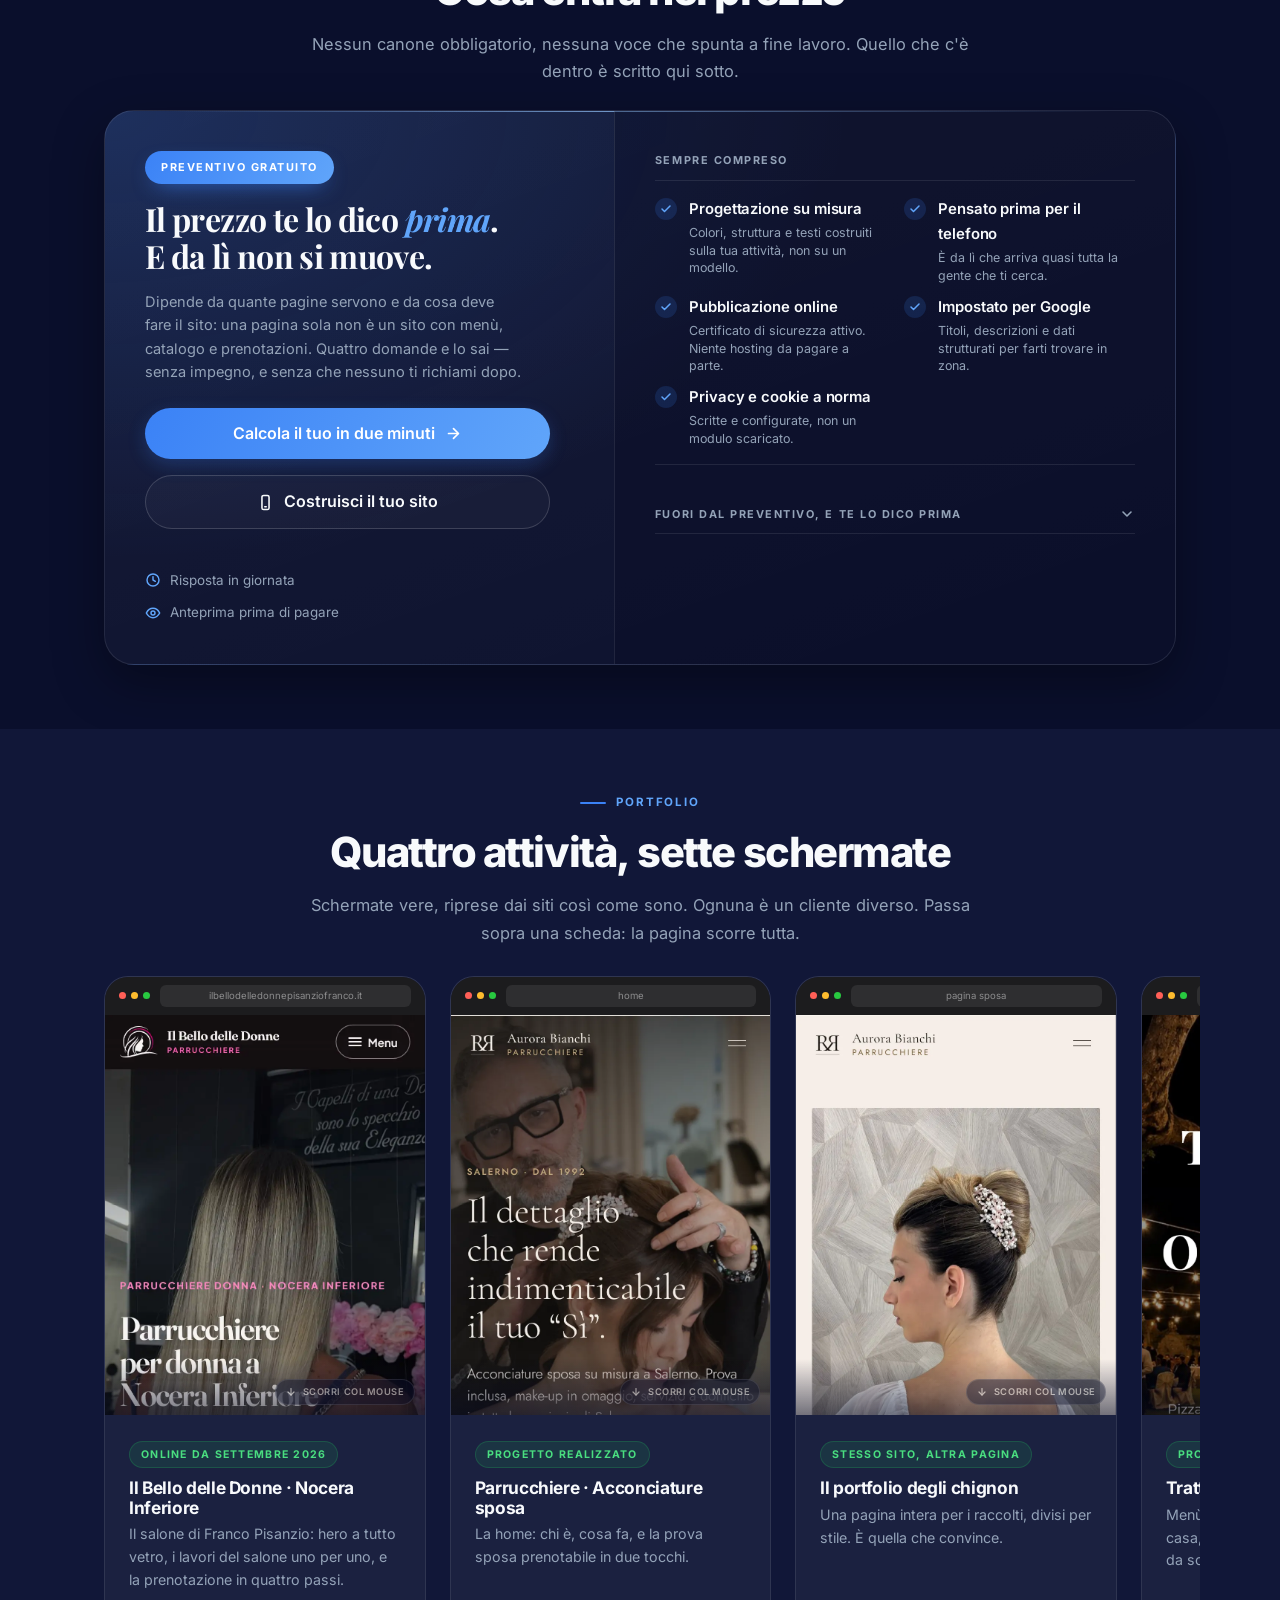
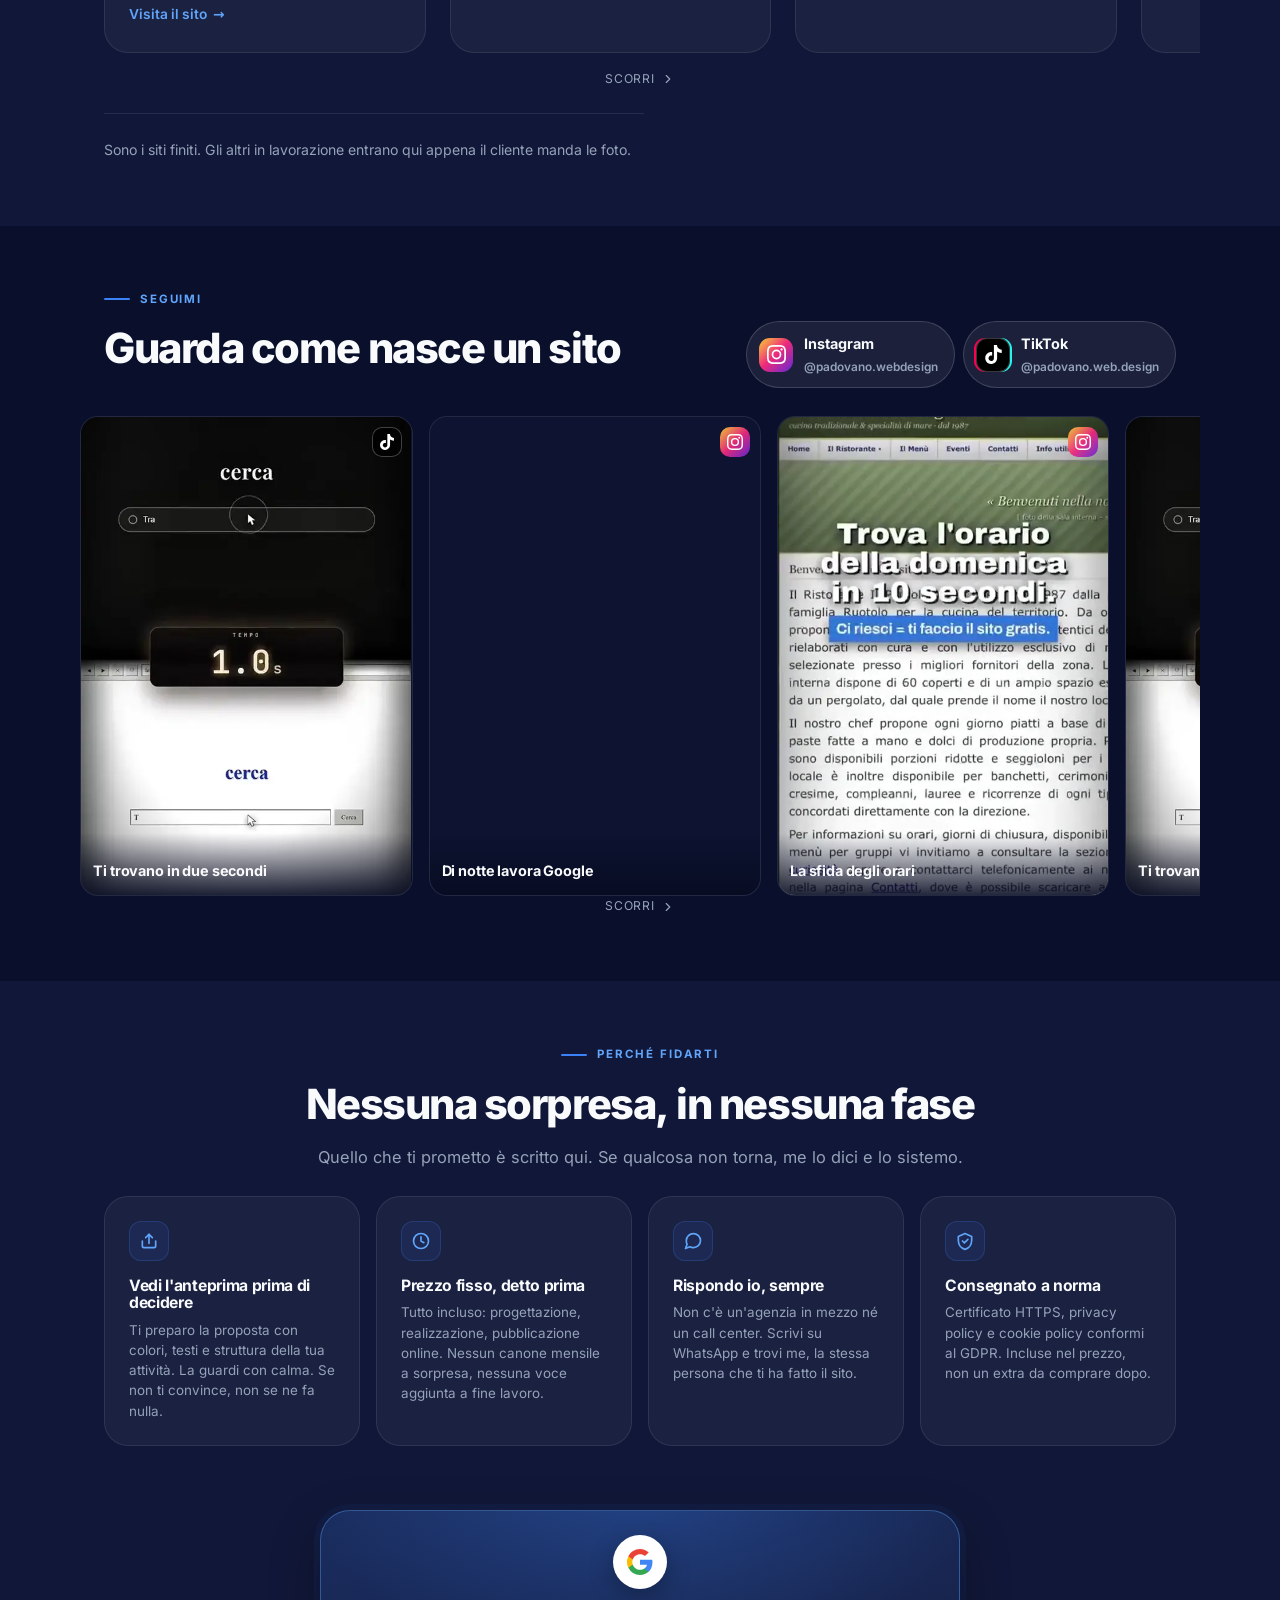
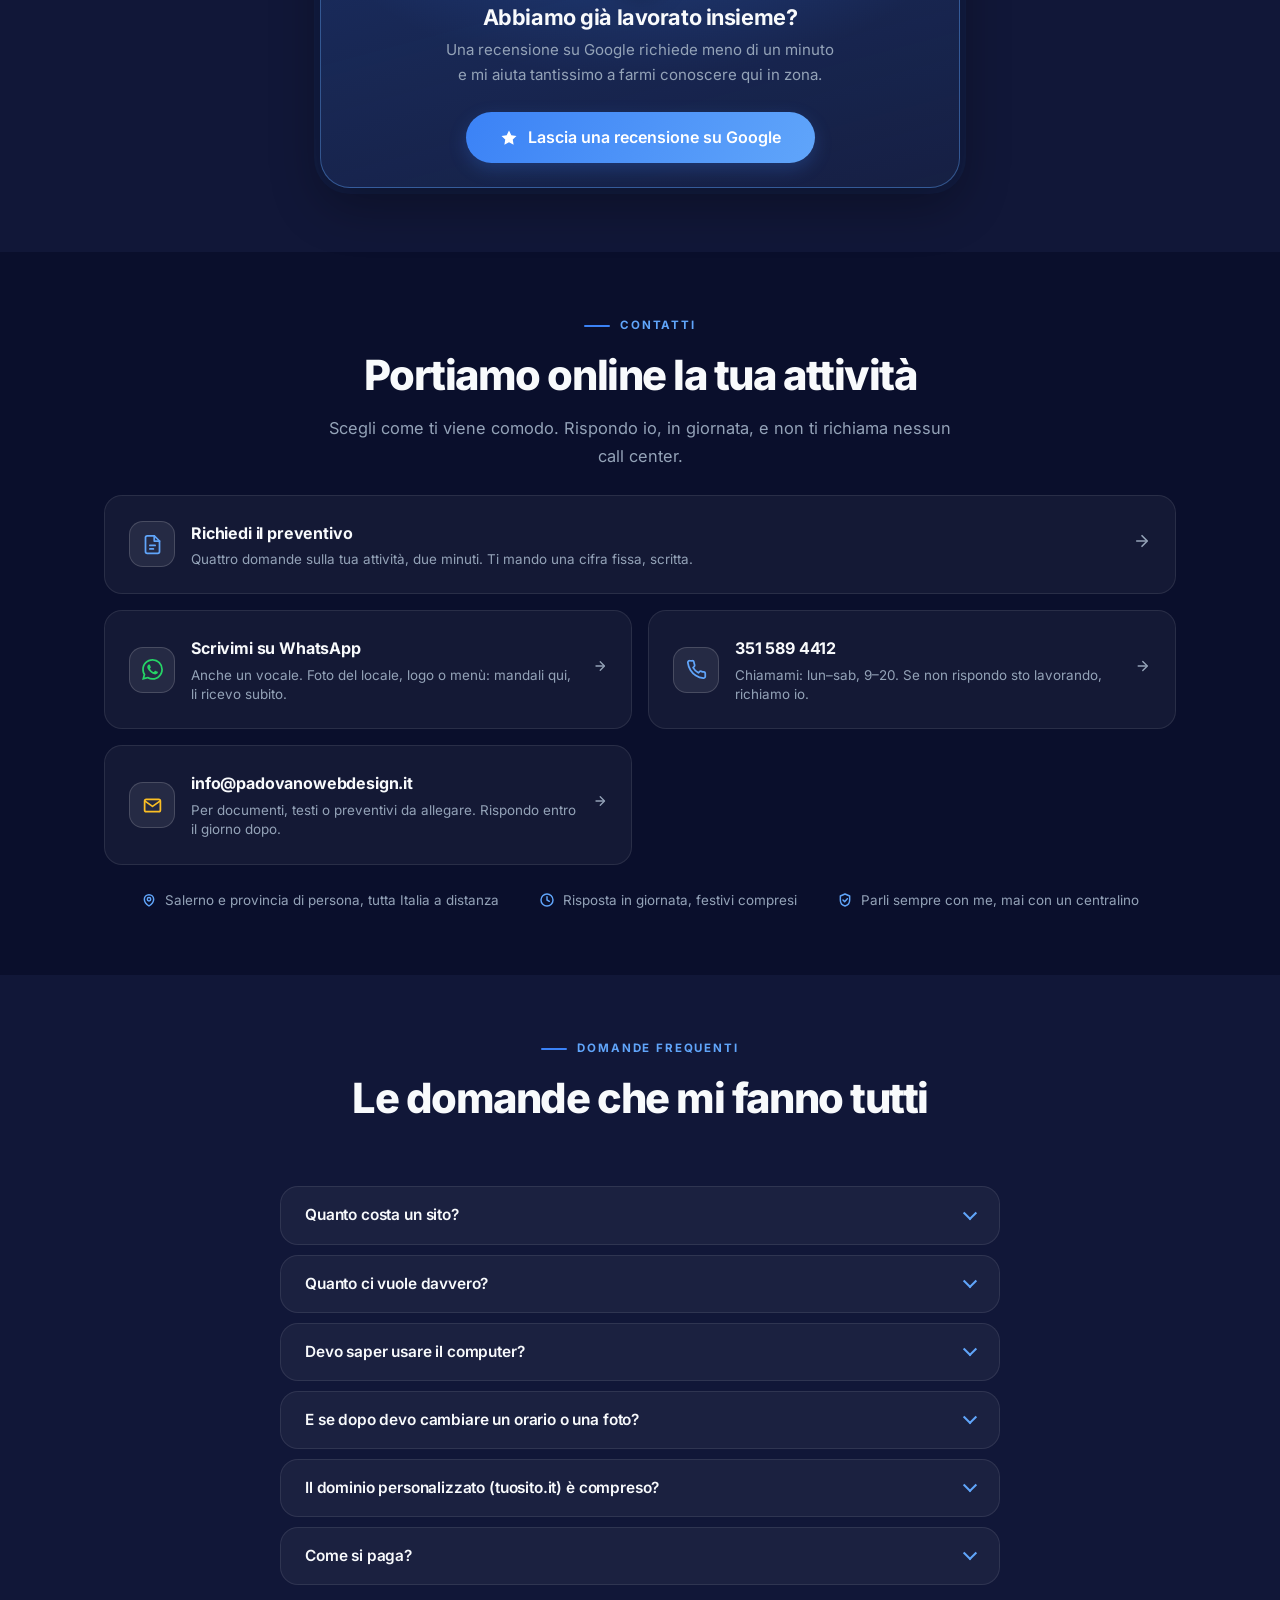
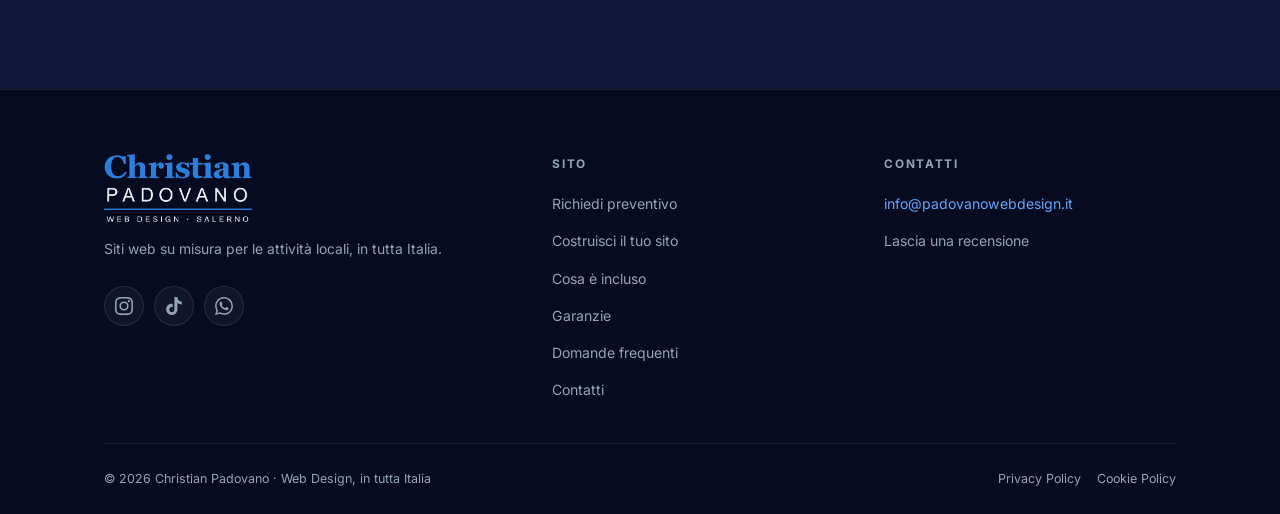
==== commit e0d6c782: "Portfolio: Il Bello delle Donne con nome vero, schermata dal sito online e link Co-Authored-By: Clau" ====
--- a/index.html
+++ b/index.html
@@ -44,7 +44,7 @@
 
   <!-- ?v=  → alza il numero a ogni modifica di CSS/JS, così i browser
        non servono la versione vecchia dalla cache dopo un aggiornamento -->
-  <link rel="stylesheet" href="style.css?v=45">
+  <link rel="stylesheet" href="style.css?v=46">
 
   <!-- Schema.org LocalBusiness -->
   <script type="application/ld+json">
@@ -301,16 +301,17 @@
         <article class="card--portfolio" data-aos="fade-up">
           <div class="browser-chrome">
             <div class="browser-chrome__dots"><span></span><span></span><span></span></div>
-            <div class="browser-chrome__url">home</div>
+            <div class="browser-chrome__url">ilbellodelledonnepisanziofranco.it</div>
           </div>
           <div class="shot">
-            <img class="shot__strip" src="assets/lavori/franco.webp?v=3" alt="Home del sito di un salone di parrucchiere per donna" loading="lazy" decoding="async">
+            <img class="shot__strip" src="assets/lavori/franco.webp?v=4" alt="Home del sito di Il Bello delle Donne, salone di Franco Pisanzio a Nocera Inferiore" loading="lazy" decoding="async">
             <span class="shot__pc" aria-hidden="true"><svg viewBox="0 0 24 24" fill="none" stroke="currentColor" stroke-width="2.4" stroke-linecap="round" stroke-linejoin="round"><path d="M12 5v13"/><path d="m6 12 6 6 6-6"/></svg>Scorri col mouse</span>
           </div>
           <div class="portfolio__info">
             <span class="portfolio__badge portfolio__badge--green">Online da settembre 2026</span>
-            <h3>Parrucchiere donna · Salerno</h3>
-            <p>Hero a tutto vetro, i lavori del salone uno per uno, e la prenotazione in quattro passi.</p>
+            <h3>Il Bello delle Donne · Nocera Inferiore</h3>
+            <p>Il salone di Franco Pisanzio: hero a tutto vetro, i lavori del salone uno per uno, e la prenotazione in quattro passi.</p>
+            <a class="portfolio__visita" href="https://ilbellodelledonnepisanziofranco.it" target="_blank" rel="noopener">Visita il sito <span aria-hidden="true">→</span></a>
           </div>
         </article>
 
--- a/style.css
+++ b/style.css
@@ -454,6 +454,14 @@
 .portfolio__badge--green { color: #4ADE80; background: rgba(34,197,94,.12); border-color: rgba(34,197,94,.22); }
 .portfolio__info h3 { font-size: 1.08rem; margin-bottom: 6px; }
 .portfolio__info p { color: var(--text-muted); font-size: .89rem; line-height: 1.6; }
+.portfolio__visita {
+  display: inline-flex; align-items: center; gap: 6px; margin-top: 12px;
+  font-size: .86rem; font-weight: 600; color: var(--blue-light); text-decoration: none;
+  transition: color var(--transition), gap var(--transition);
+}
+.portfolio__visita:hover { color: var(--text); gap: 10px; }
+.portfolio__visita:focus-visible { outline: 2px solid var(--blue-light); outline-offset: 3px; border-radius: 4px; }
+.portfolio__visita:active { opacity: .7; }
 
 /* Browser chrome */
 .browser-chrome { display: flex; align-items: center; gap: 10px; background: #1C1C1E; padding: 8px 14px; }
